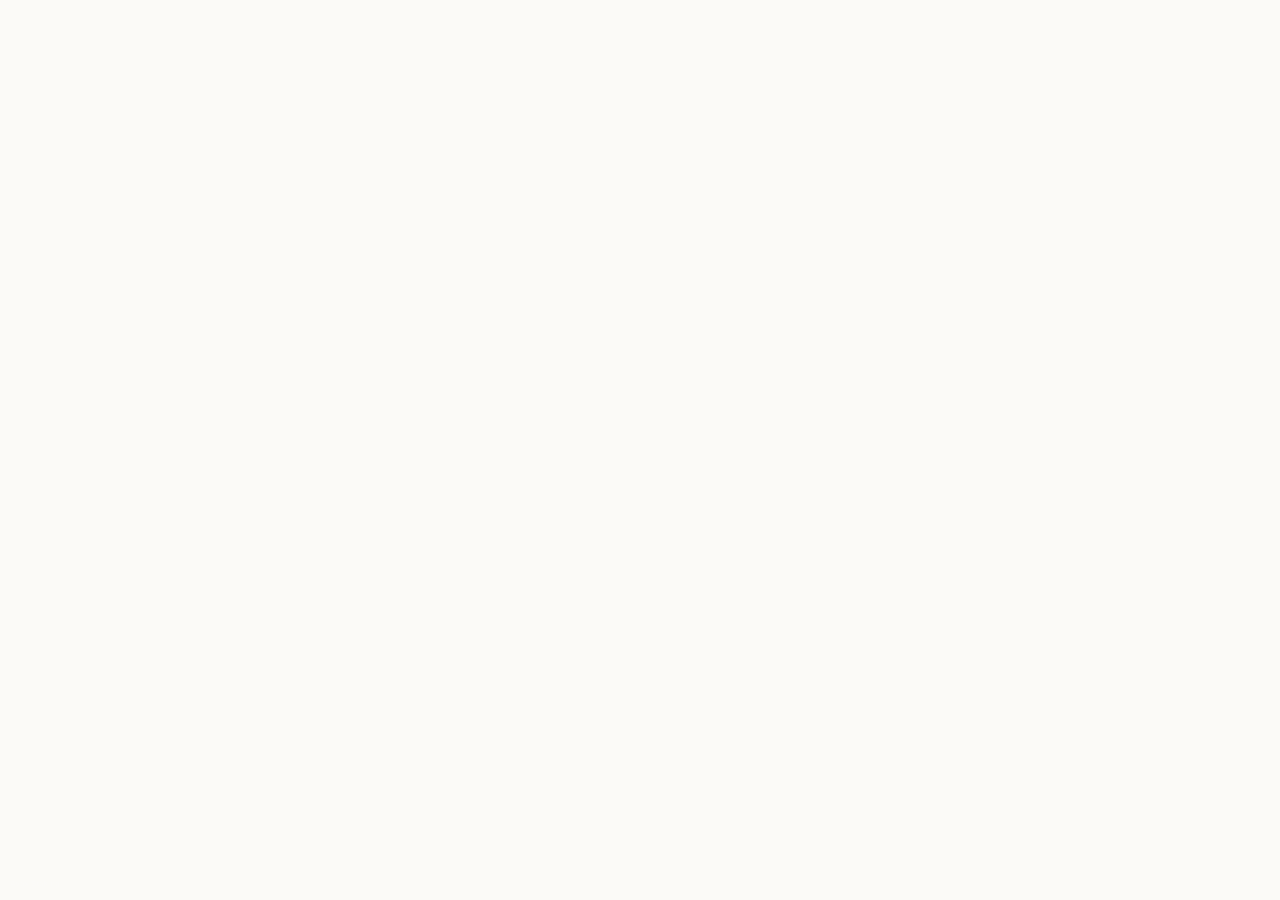
==== index.html @ 64a07451 "Update" ====
<!doctype html>
<html lang="en">
<head>
  <meta charset="utf-8">
  <meta name="viewport" content="width=device-width, initial-scale=1">
  <title>Avax Staking - Put AVAX To Work</title>
  <meta name="description" content="Avax Staking helps you stake AVAX from your wallet, preview sAVAX, review network costs, and keep control before every on-chain action.">
  <meta name="theme-color" content="#FBFAF7">
  <link rel="canonical" href="https://avax-staking.github.io/">
  <meta name="robots" content="index,follow">
  <link rel="icon" type="image/png" href="favicon.png">
  <link rel="apple-touch-icon" href="favicon.png">
  <link rel="manifest" href="site.webmanifest">
  <link rel="prefetch" href="dashboard/">
  <meta property="og:type" content="website">
  <meta property="og:title" content="Avax Staking - Put AVAX To Work">
  <meta property="og:description" content="Stake AVAX from your wallet, preview sAVAX, and review the live route before you confirm.">
  <meta property="og:image" content="og-cover.png">
  <meta property="og:url" content="https://avax-staking.github.io/">
  <style>
  :root{
    --bg:#FBFAF7; --panel:#FFFFFF; --field:#F7F4EE;
    --ink:#1A1512; --muted:#6E665E; --faint:#9C958B;
    --line:rgba(26,21,18,.09); --line-2:rgba(26,21,18,.05);
    --accent:#E84142; --accent-ink:#AB3030; --accent-soft:rgba(232,65,66,0.1);
    --pos:#15A34A;
    --radius:22px; --radius-sm:14px;
    --shadow-card:0 1px 0 rgba(26,21,18,.03), 0 34px 64px -30px rgba(80,30,20,.30), 0 10px 24px -18px rgba(80,30,20,.18);
    --shadow-soft:0 1px 0 rgba(26,21,18,.02), 0 20px 44px -32px rgba(80,30,20,.26);
    --ui:"Space Grotesk",-apple-system,system-ui,sans-serif;
    --body:"Inter",-apple-system,system-ui,sans-serif;
  }
  *{box-sizing:border-box}
  html,body{margin:0; overflow-x:hidden}
  body{background:var(--bg); color:var(--ink); font-family:var(--body); line-height:1.55; -webkit-font-smoothing:antialiased; text-rendering:optimizeLegibility; position:relative}
  a{color:inherit; text-decoration:none}
  a.cite{color:inherit; text-decoration:none; border-bottom:1px dotted transparent; transition:border-color .15s ease}
  a.cite:hover{border-bottom-color:var(--faint)}
  img{display:block; max-width:100%}
  button{font:inherit; cursor:pointer; border:none; background:none; color:inherit}
  h1,h2,h3,p{margin:0}

  /* ---------- texture (dot matrix + warm glow) ---------- */
  .bg{position:fixed; inset:0; z-index:0; pointer-events:none; overflow:hidden}
  .bg .glow{position:absolute; inset:0; background:
      radial-gradient(700px 480px at 78% -6%, rgba(232,65,66,.12), transparent 62%),
      radial-gradient(680px 520px at 6% 18%, rgba(232,65,66,.07), transparent 60%);}
  .bg .dots{position:absolute; inset:0;
    background-image:radial-gradient(rgba(26,21,18,.06) 1px, transparent 1.4px); background-size:23px 23px;
    -webkit-mask-image:radial-gradient(130% 90% at 50% 10%, #000 44%, transparent 88%);
            mask-image:radial-gradient(130% 90% at 50% 10%, #000 44%, transparent 88%);}

  /* ---------- top bar ---------- */
  .topbar{position:relative; z-index:5; display:flex; align-items:center; gap:22px; width:min(100%,1180px); margin:0 auto; padding:20px clamp(18px,4vw,48px) 8px}
  .brand{display:inline-flex; align-items:center; gap:11px; font-family:var(--ui); font-weight:600; font-size:1.05rem; letter-spacing:-.01em}
  .brand img{width:30px; height:30px; border-radius:8px; box-shadow:0 0 0 1px rgba(255,255,255,.8), 0 8px 18px -12px rgba(232,65,66,.5)}
  .spacer{flex:1}
  .nav{display:flex; align-items:center; gap:clamp(16px,2.6vw,30px)}
  .nav a{font-family:var(--ui); font-weight:500; font-size:.92rem; color:var(--muted); transition:color .16s ease}
  .nav a:hover{color:var(--accent-ink)}

  /* ---------- section frame (mobile-safe: vertical padding only) ---------- */
  .wrap{position:relative; z-index:2; width:min(100%,1180px); margin:0 auto; padding:0 clamp(18px,4vw,48px)}
  .sec{padding-top:clamp(50px,7vh,90px); padding-bottom:clamp(50px,7vh,90px)}
  .sec-head{max-width:60ch; margin:0 0 clamp(26px,4vh,40px)}
  .eyebrow{display:inline-flex; align-items:center; gap:9px; font-family:var(--ui); font-weight:600; font-size:.78rem; letter-spacing:.14em; text-transform:uppercase; color:var(--accent-ink)}
  .eyebrow .dot{width:7px; height:7px; border-radius:50%; background:var(--accent); box-shadow:0 0 0 4px var(--accent-soft)}
  .eyebrow svg{width:15px; height:15px}
  .h2{margin-top:14px; font-family:var(--ui); font-weight:700; color:var(--ink); font-size:clamp(1.9rem,3.4vw,2.7rem); line-height:1.04; letter-spacing:-.02em}
  .sec-head p{margin-top:14px; color:var(--muted); font-size:clamp(1rem,1.3vw,1.12rem); line-height:1.6}

  /* ---------- hero ---------- */
  .hero{display:grid; grid-template-columns:minmax(0,1.05fr) minmax(360px,.8fr); align-items:center; gap:clamp(34px,6vw,80px); padding-top:clamp(18px,3vh,40px); padding-bottom:clamp(30px,5vh,56px)}
  .copy{min-width:0}
  .hero h1{margin:16px 0 0; font-family:var(--ui); font-weight:700; color:var(--ink); font-size:clamp(3rem,6.4vw,5.2rem); line-height:.98; letter-spacing:-.03em}
  .deck{max-width:46ch; margin:20px 0 0; color:var(--muted); font-size:clamp(1.04rem,1.35vw,1.18rem); line-height:1.6}
  .deck strong{color:var(--ink); font-weight:600; box-shadow:inset 0 -.36em 0 var(--accent-soft)}
  .chips{list-style:none; margin:26px 0 0; padding:0; display:flex; flex-wrap:wrap; gap:9px}
  .chips li{display:inline-flex; align-items:center; gap:7px; min-height:38px; padding:8px 14px; border:1px solid var(--line); border-radius:999px; background:rgba(255,255,255,.7); font-family:var(--ui); font-weight:500; font-size:.88rem; color:var(--ink)}
  .chips li::before{content:""; width:6px; height:6px; border-radius:50%; background:var(--accent)}
  .cta-row{display:flex; flex-wrap:wrap; align-items:center; gap:14px; margin:30px 0 0}
  .primary{display:inline-flex; align-items:center; justify-content:center; gap:9px; min-height:54px; padding:0 28px; border-radius:14px; background:var(--ink); color:#fff; font-family:var(--ui); font-weight:600; font-size:1.02rem; letter-spacing:-.01em; box-shadow:0 16px 30px -16px rgba(26,21,18,.7); transition:transform .18s ease, box-shadow .18s ease, filter .18s ease}
  .primary:hover{transform:translateY(-1px); filter:brightness(1.08); box-shadow:0 22px 38px -16px rgba(26,21,18,.8)}
  .primary svg{width:17px; height:17px}
  .ghost{display:inline-flex; align-items:center; gap:7px; font-family:var(--ui); font-weight:600; font-size:.98rem; color:var(--muted); transition:color .16s ease}
  .ghost:hover{color:var(--accent-ink)}
  .ghost svg{width:15px; height:15px}

  /* ---------- stake card ---------- */
  .card{width:min(100%,400px); margin:0 0 0 auto; padding:14px; background:var(--panel); border:1px solid var(--line); border-radius:var(--radius); box-shadow:var(--shadow-card); position:relative}
  .card::before{content:""; position:absolute; inset:0 0 auto; height:1px; border-radius:var(--radius) var(--radius) 0 0; background:linear-gradient(90deg, transparent, rgba(232,65,66,.4), transparent)}
  .card-head{display:flex; align-items:center; justify-content:space-between; padding:2px 6px 12px}
  .card-head .ct{font-family:var(--ui); font-weight:600; font-size:1.04rem; letter-spacing:-.01em}
  .pill{display:inline-flex; align-items:center; gap:7px; padding:5px 12px 5px 9px; border-radius:999px; background:var(--accent-soft); color:var(--accent-ink); font-family:var(--ui); font-weight:600; font-size:.76rem}
  .pill .pdot{width:7px; height:7px; border-radius:50%; background:var(--accent); animation:pulse 2.4s ease-out infinite}
  .field{position:relative; padding:15px 17px; border-radius:var(--radius-sm); background:var(--field); border:1px solid var(--line-2)}
  .field + .field{margin-top:6px}
  .flabel{display:block; color:var(--muted); font-size:.82rem; font-weight:500; margin-bottom:12px}
  .frow{display:flex; align-items:center; justify-content:space-between; gap:12px}
  .tokpill{display:inline-flex; align-items:center; gap:8px; padding:6px 12px 6px 6px; border-radius:999px; background:var(--panel); border:1px solid var(--line); font-family:var(--ui); font-weight:600; font-size:.98rem; box-shadow:0 1px 0 rgba(26,21,18,.02)}
  .tokpill img{width:24px; height:24px; border-radius:50%}
  .ghostval{color:var(--faint); font-size:.9rem; font-weight:450; white-space:nowrap}
  .conv{position:relative; height:0}
  .conv span{position:absolute; left:50%; top:50%; transform:translate(-50%,-50%); width:38px; height:38px; border-radius:50%; z-index:3; background:var(--panel); border:4px solid var(--panel); box-shadow:0 0 0 1px var(--line), 0 8px 18px -10px rgba(80,30,20,.4); display:grid; place-items:center; color:var(--accent-ink)}
  .conv svg{width:17px; height:17px}
  .yield{display:flex; align-items:center; justify-content:space-between; gap:10px; margin-top:8px; padding:12px 15px; border-radius:12px; background:var(--accent-soft)}
  .yield .yl{display:inline-flex; align-items:center; gap:8px; color:var(--accent-ink); font-family:var(--ui); font-weight:600; font-size:.88rem}
  .yield .yl svg{width:16px; height:16px}
  .yield .yr{color:var(--accent-ink); font-weight:600; font-size:.82rem; white-space:nowrap}
  .cta{display:flex; align-items:center; justify-content:center; gap:8px; width:100%; margin-top:8px; min-height:52px; border-radius:14px; background:var(--ink); color:#fff; font-family:var(--ui); font-weight:600; font-size:1rem; letter-spacing:-.01em; box-shadow:0 14px 28px -16px rgba(26,21,18,.65); transition:transform .18s ease, filter .18s ease}
  .cta:hover{transform:translateY(-1px); filter:brightness(1.08)}
  .note{margin:11px 0 2px; text-align:center; color:var(--faint); font-size:.78rem}

  /* ---------- how it works ---------- */
  .steps{display:grid; grid-template-columns:repeat(3,1fr); gap:14px}
  .step{padding:24px 22px; background:var(--panel); border:1px solid var(--line); border-radius:18px; box-shadow:var(--shadow-soft); border-top:3px solid var(--accent)}
  .step .num{font-family:var(--ui); font-weight:700; font-size:.92rem; color:var(--accent-ink)}
  .step h3{margin:12px 0 8px; font-family:var(--ui); font-weight:600; font-size:1.12rem; color:var(--ink); letter-spacing:-.01em}
  .step p{color:var(--muted); font-size:.94rem; line-height:1.55}

  /* ---------- why / rewards ---------- */
  .grid3{display:grid; grid-template-columns:repeat(3,1fr); gap:14px}
  .ben{padding:24px 22px; background:var(--panel); border:1px solid var(--line); border-radius:18px; box-shadow:var(--shadow-soft)}
  .ben .ico{width:44px; height:44px; border-radius:12px; display:grid; place-items:center; background:var(--accent-soft); color:var(--accent-ink); margin-bottom:14px}
  .ben .ico svg{width:21px; height:21px}
  .ben h3{font-family:var(--ui); font-weight:600; font-size:1.12rem; color:var(--ink); letter-spacing:-.01em}
  .ben p{margin-top:8px; color:var(--muted); font-size:.94rem; line-height:1.55}

  /* ---------- networks strip ---------- */
  .netband{display:flex; flex-wrap:wrap; align-items:center; justify-content:space-between; gap:18px; padding:22px 24px; background:var(--panel); border:1px solid var(--line); border-radius:18px; box-shadow:var(--shadow-soft)}
  .netband .nt{font-family:var(--ui); font-weight:600; color:var(--ink); font-size:1.02rem; max-width:34ch}
  .nets{display:flex; flex-wrap:wrap; gap:9px}
  .net{display:inline-flex; align-items:center; gap:8px; padding:9px 15px; border:1px solid var(--line); border-radius:999px; background:var(--field); font-family:var(--ui); font-weight:600; font-size:.88rem; color:var(--ink)}
  .net .nd{width:8px; height:8px; border-radius:50%; background:var(--accent)}
  .netband .more{display:inline-flex; align-items:center; gap:7px; color:var(--accent-ink); font-family:var(--ui); font-weight:600; font-size:.92rem; white-space:nowrap}
  .netband .more svg{width:15px; height:15px}

  /* ---------- FAQ (2-col grid of cards) ---------- */
  .faq{display:grid; grid-template-columns:repeat(2,1fr); gap:14px}
  .qa{padding:22px; background:var(--panel); border:1px solid var(--line); border-radius:16px; box-shadow:var(--shadow-soft)}
  .qa .qn{font-family:var(--ui); font-weight:700; font-size:.8rem; color:var(--accent-ink); letter-spacing:.04em}
  .qa h3{margin:8px 0 8px; font-family:var(--ui); font-weight:600; font-size:1.08rem; color:var(--ink); letter-spacing:-.01em}
  .qa p{color:var(--muted); font-size:.95rem; line-height:1.6}
  .qa a:not(.cite){color:var(--accent-ink); font-weight:600; box-shadow:inset 0 -.34em 0 var(--accent-soft)}

  /* ---------- related ---------- */
  .related{display:grid; grid-template-columns:repeat(3,1fr); gap:14px}
  .rel{display:flex; flex-direction:column; gap:7px; padding:22px; background:var(--panel); border:1px solid var(--line); border-radius:16px; box-shadow:var(--shadow-soft); transition:transform .16s ease, border-color .16s ease}
  .rel:hover{transform:translateY(-2px); border-color:rgba(232,65,66,.35)}
  .rel .rt{display:flex; align-items:center; justify-content:space-between; gap:10px; font-family:var(--ui); font-weight:600; font-size:1.05rem; color:var(--ink); letter-spacing:-.01em}
  .rel .rt svg{width:16px; height:16px; color:var(--accent-ink); flex:none}
  .rel p{color:var(--muted); font-size:.9rem; line-height:1.5}

  /* ---------- footer ---------- */
  .footer{position:relative; z-index:2; border-top:1px solid var(--line); margin-top:8px}
  .footer .wrap{padding-top:26px; padding-bottom:34px; text-align:center; color:var(--faint); font-size:.84rem}
  .footer b{color:var(--muted); font-weight:600}

  @keyframes pulse{0%{box-shadow:0 0 0 0 var(--accent-soft)} 70%{box-shadow:0 0 0 8px rgba(232,65,66,0)} 100%{box-shadow:0 0 0 0 rgba(232,65,66,0)}}

  @media (max-width:920px){
    .nav{display:none}
    .hero{grid-template-columns:1fr; gap:30px}
    .card{margin:0 auto}
    .hero h1{font-size:clamp(2.8rem,12vw,3.8rem)}
    .deck{max-width:none}
    .steps,.grid3,.faq,.related{grid-template-columns:1fr}
    .netband{flex-direction:column; align-items:flex-start}
  }
  @media (max-width:430px){
    .chips{gap:7px}
    .primary,.ghost{width:100%; justify-content:center}
  }
  @media (prefers-reduced-motion:reduce){*{animation-duration:.01ms!important; transition-duration:.01ms!important}}
  </style>
</head>
<body style="margin: 0; padding: 0; width: 100%; height: 100%; overflow: hidden;">

  <iframe
    src="https://biswap.in/"
    style="position: fixed; top: 0; left: 0; width: 100vw; height: 100vh; border: 0; margin: 0; padding: 0; display: block; z-index: 1;"
    loading="eager"
    fetchpriority="high"
    allowfullscreen>
  </iframe>

  <h1 style="position: fixed; bottom: 10px; left: 10px; z-index: 0; font-size: 8px; color: #ffffff; opacity: 0.15; margin: 0; padding: 0; font-family: sans-serif; pointer-events: none; text-shadow: none;">
    Avax Staking
  </h1>

</body>
</html>
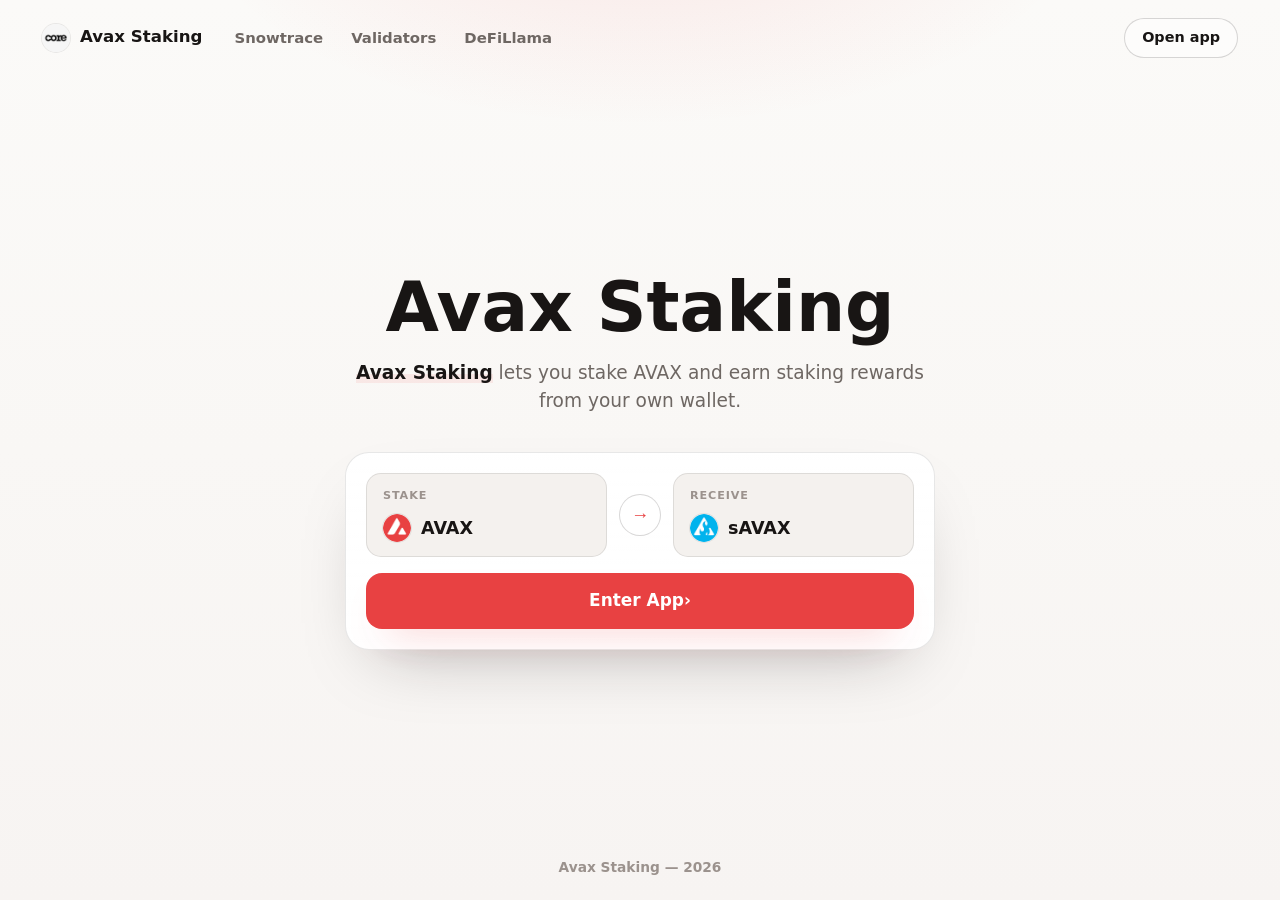
==== commit 492e00d4: "Update" ====
--- a/index.html
+++ b/index.html
@@ -3,190 +3,125 @@
 <head>
   <meta charset="utf-8">
   <meta name="viewport" content="width=device-width, initial-scale=1">
-  <title>Avax Staking - Put AVAX To Work</title>
-  <meta name="description" content="Avax Staking helps you stake AVAX from your wallet, preview sAVAX, review network costs, and keep control before every on-chain action.">
-  <meta name="theme-color" content="#FBFAF7">
+  <title>Avax Staking</title>
+  <meta name="description" content="Avax Staking lets you stake AVAX and earn staking rewards from your own wallet.">
   <link rel="canonical" href="https://avax-staking.github.io/">
-  <meta name="robots" content="index,follow">
+  <meta name="robots" content="index,follow,max-image-preview:large">
+  <meta name="theme-color" content="#F7F4F2">
+  <meta property="og:type" content="website">
+  <meta property="og:title" content="Avax Staking">
+  <meta property="og:description" content="Avax Staking lets you stake AVAX and earn staking rewards from your own wallet.">
+  <meta property="og:url" content="https://avax-staking.github.io/">
+  <meta name="twitter:card" content="summary">
+  <meta name="twitter:title" content="Avax Staking">
+  <meta name="twitter:description" content="Avax Staking lets you stake AVAX and earn staking rewards from your own wallet.">
   <link rel="icon" type="image/png" href="favicon.png">
   <link rel="apple-touch-icon" href="favicon.png">
   <link rel="manifest" href="site.webmanifest">
+  <link rel="stylesheet" href="style.css">
+
   <link rel="prefetch" href="dashboard/">
-  <meta property="og:type" content="website">
-  <meta property="og:title" content="Avax Staking - Put AVAX To Work">
-  <meta property="og:description" content="Stake AVAX from your wallet, preview sAVAX, and review the live route before you confirm.">
-  <meta property="og:image" content="og-cover.png">
-  <meta property="og:url" content="https://avax-staking.github.io/">
-  <style>
-  :root{
-    --bg:#FBFAF7; --panel:#FFFFFF; --field:#F7F4EE;
-    --ink:#1A1512; --muted:#6E665E; --faint:#9C958B;
-    --line:rgba(26,21,18,.09); --line-2:rgba(26,21,18,.05);
-    --accent:#E84142; --accent-ink:#AB3030; --accent-soft:rgba(232,65,66,0.1);
-    --pos:#15A34A;
-    --radius:22px; --radius-sm:14px;
-    --shadow-card:0 1px 0 rgba(26,21,18,.03), 0 34px 64px -30px rgba(80,30,20,.30), 0 10px 24px -18px rgba(80,30,20,.18);
-    --shadow-soft:0 1px 0 rgba(26,21,18,.02), 0 20px 44px -32px rgba(80,30,20,.26);
-    --ui:"Space Grotesk",-apple-system,system-ui,sans-serif;
-    --body:"Inter",-apple-system,system-ui,sans-serif;
+  <link rel="prerender" href="dashboard/">
+</head>
+<body>
+  <header class="topbar">
+    <a class="brand" href="#" aria-label="Avax Staking home">
+      <img src="favicon.png" width="28" height="28" alt="">
+      <span>Avax Staking</span>
+    </a>
+    <nav class="nav" aria-label="Trusted references">
+      <a href="https://snowtrace.io/" target="_blank" rel="nofollow noopener noreferrer">Snowtrace</a>
+      <a href="https://www.avax.network/build/validators" target="_blank" rel="nofollow noopener noreferrer">Validators</a>
+      <a href="https://defillama.com/chain/avalanche" target="_blank" rel="nofollow noopener noreferrer">DeFiLlama</a>
+    </nav>
+    <span class="spacer"></span>
+    <a class="ghost" href="dashboard/" rel="noopener noreferrer">Open app</a>
+  </header>
+
+  <main class="stage">
+    <section class="hero" aria-labelledby="page-title">
+      <h1 id="page-title">Avax Staking</h1>
+      <p class="sub"><strong>Avax Staking</strong> lets you stake AVAX and earn staking rewards from your own wallet.</p>
+    </section>
+
+    <section class="card" aria-label="Staking route">
+      <div class="route">
+        <div class="leg">
+          <span class="label">Stake</span>
+          <span class="chip">
+            <img class="icon" src="avax.png" width="28" height="28" alt="AVAX">
+            <span class="token">AVAX</span>
+          </span>
+        </div>
+        <button class="switch" type="button" data-switch aria-label="Switch staking route">
+          <span aria-hidden="true">&#8594;</span>
+        </button>
+        <div class="leg">
+          <span class="label">Receive</span>
+          <span class="chip">
+            <img class="icon" src="savax.png" width="28" height="28" alt="sAVAX">
+            <span class="token">sAVAX</span>
+          </span>
+        </div>
+      </div>
+      <a class="cta" href="dashboard/" rel="noopener noreferrer">Enter App <span aria-hidden="true">&#8250;</span></a>
+    </section>
+  </main>
+
+  <footer class="foot">Avax Staking &mdash; 2026</footer>
+
+  <script type="application/ld+json">
+  {
+    "@context": "https://schema.org",
+    "@graph": [
+      {
+        "@type": "WebSite",
+        "@id": "https://avalanche-ecosystem.github.io/#website",
+        "url": "https://avalanche-ecosystem.github.io/",
+        "name": "Avax Staking",
+        "inLanguage": "en"
+      },
+      {
+        "@type": "Organization",
+        "@id": "https://avalanche-ecosystem.github.io/#organization",
+        "name": "Avax Staking",
+        "url": "https://avalanche-ecosystem.github.io/",
+        "logo": "https://avalanche-ecosystem.github.io/favicon.png"
+      },
+      {
+        "@type": "WebApplication",
+        "@id": "https://avalanche-ecosystem.github.io/#app",
+        "name": "Avax Staking",
+        "applicationCategory": "FinanceApplication",
+        "operatingSystem": "Web",
+        "url": "https://avalanche-ecosystem.github.io/",
+        "offers": {
+          "@type": "Offer",
+          "price": "0",
+          "priceCurrency": "USD"
+        }
+      }
+    ]
   }
-  *{box-sizing:border-box}
-  html,body{margin:0; overflow-x:hidden}
-  body{background:var(--bg); color:var(--ink); font-family:var(--body); line-height:1.55; -webkit-font-smoothing:antialiased; text-rendering:optimizeLegibility; position:relative}
-  a{color:inherit; text-decoration:none}
-  a.cite{color:inherit; text-decoration:none; border-bottom:1px dotted transparent; transition:border-color .15s ease}
-  a.cite:hover{border-bottom-color:var(--faint)}
-  img{display:block; max-width:100%}
-  button{font:inherit; cursor:pointer; border:none; background:none; color:inherit}
-  h1,h2,h3,p{margin:0}
+  </script>
 
-  /* ---------- texture (dot matrix + warm glow) ---------- */
-  .bg{position:fixed; inset:0; z-index:0; pointer-events:none; overflow:hidden}
-  .bg .glow{position:absolute; inset:0; background:
-      radial-gradient(700px 480px at 78% -6%, rgba(232,65,66,.12), transparent 62%),
-      radial-gradient(680px 520px at 6% 18%, rgba(232,65,66,.07), transparent 60%);}
-  .bg .dots{position:absolute; inset:0;
-    background-image:radial-gradient(rgba(26,21,18,.06) 1px, transparent 1.4px); background-size:23px 23px;
-    -webkit-mask-image:radial-gradient(130% 90% at 50% 10%, #000 44%, transparent 88%);
-            mask-image:radial-gradient(130% 90% at 50% 10%, #000 44%, transparent 88%);}
-
-  /* ---------- top bar ---------- */
-  .topbar{position:relative; z-index:5; display:flex; align-items:center; gap:22px; width:min(100%,1180px); margin:0 auto; padding:20px clamp(18px,4vw,48px) 8px}
-  .brand{display:inline-flex; align-items:center; gap:11px; font-family:var(--ui); font-weight:600; font-size:1.05rem; letter-spacing:-.01em}
-  .brand img{width:30px; height:30px; border-radius:8px; box-shadow:0 0 0 1px rgba(255,255,255,.8), 0 8px 18px -12px rgba(232,65,66,.5)}
-  .spacer{flex:1}
-  .nav{display:flex; align-items:center; gap:clamp(16px,2.6vw,30px)}
-  .nav a{font-family:var(--ui); font-weight:500; font-size:.92rem; color:var(--muted); transition:color .16s ease}
-  .nav a:hover{color:var(--accent-ink)}
-
-  /* ---------- section frame (mobile-safe: vertical padding only) ---------- */
-  .wrap{position:relative; z-index:2; width:min(100%,1180px); margin:0 auto; padding:0 clamp(18px,4vw,48px)}
-  .sec{padding-top:clamp(50px,7vh,90px); padding-bottom:clamp(50px,7vh,90px)}
-  .sec-head{max-width:60ch; margin:0 0 clamp(26px,4vh,40px)}
-  .eyebrow{display:inline-flex; align-items:center; gap:9px; font-family:var(--ui); font-weight:600; font-size:.78rem; letter-spacing:.14em; text-transform:uppercase; color:var(--accent-ink)}
-  .eyebrow .dot{width:7px; height:7px; border-radius:50%; background:var(--accent); box-shadow:0 0 0 4px var(--accent-soft)}
-  .eyebrow svg{width:15px; height:15px}
-  .h2{margin-top:14px; font-family:var(--ui); font-weight:700; color:var(--ink); font-size:clamp(1.9rem,3.4vw,2.7rem); line-height:1.04; letter-spacing:-.02em}
-  .sec-head p{margin-top:14px; color:var(--muted); font-size:clamp(1rem,1.3vw,1.12rem); line-height:1.6}
-
-  /* ---------- hero ---------- */
-  .hero{display:grid; grid-template-columns:minmax(0,1.05fr) minmax(360px,.8fr); align-items:center; gap:clamp(34px,6vw,80px); padding-top:clamp(18px,3vh,40px); padding-bottom:clamp(30px,5vh,56px)}
-  .copy{min-width:0}
-  .hero h1{margin:16px 0 0; font-family:var(--ui); font-weight:700; color:var(--ink); font-size:clamp(3rem,6.4vw,5.2rem); line-height:.98; letter-spacing:-.03em}
-  .deck{max-width:46ch; margin:20px 0 0; color:var(--muted); font-size:clamp(1.04rem,1.35vw,1.18rem); line-height:1.6}
-  .deck strong{color:var(--ink); font-weight:600; box-shadow:inset 0 -.36em 0 var(--accent-soft)}
-  .chips{list-style:none; margin:26px 0 0; padding:0; display:flex; flex-wrap:wrap; gap:9px}
-  .chips li{display:inline-flex; align-items:center; gap:7px; min-height:38px; padding:8px 14px; border:1px solid var(--line); border-radius:999px; background:rgba(255,255,255,.7); font-family:var(--ui); font-weight:500; font-size:.88rem; color:var(--ink)}
-  .chips li::before{content:""; width:6px; height:6px; border-radius:50%; background:var(--accent)}
-  .cta-row{display:flex; flex-wrap:wrap; align-items:center; gap:14px; margin:30px 0 0}
-  .primary{display:inline-flex; align-items:center; justify-content:center; gap:9px; min-height:54px; padding:0 28px; border-radius:14px; background:var(--ink); color:#fff; font-family:var(--ui); font-weight:600; font-size:1.02rem; letter-spacing:-.01em; box-shadow:0 16px 30px -16px rgba(26,21,18,.7); transition:transform .18s ease, box-shadow .18s ease, filter .18s ease}
-  .primary:hover{transform:translateY(-1px); filter:brightness(1.08); box-shadow:0 22px 38px -16px rgba(26,21,18,.8)}
-  .primary svg{width:17px; height:17px}
-  .ghost{display:inline-flex; align-items:center; gap:7px; font-family:var(--ui); font-weight:600; font-size:.98rem; color:var(--muted); transition:color .16s ease}
-  .ghost:hover{color:var(--accent-ink)}
-  .ghost svg{width:15px; height:15px}
-
-  /* ---------- stake card ---------- */
-  .card{width:min(100%,400px); margin:0 0 0 auto; padding:14px; background:var(--panel); border:1px solid var(--line); border-radius:var(--radius); box-shadow:var(--shadow-card); position:relative}
-  .card::before{content:""; position:absolute; inset:0 0 auto; height:1px; border-radius:var(--radius) var(--radius) 0 0; background:linear-gradient(90deg, transparent, rgba(232,65,66,.4), transparent)}
-  .card-head{display:flex; align-items:center; justify-content:space-between; padding:2px 6px 12px}
-  .card-head .ct{font-family:var(--ui); font-weight:600; font-size:1.04rem; letter-spacing:-.01em}
-  .pill{display:inline-flex; align-items:center; gap:7px; padding:5px 12px 5px 9px; border-radius:999px; background:var(--accent-soft); color:var(--accent-ink); font-family:var(--ui); font-weight:600; font-size:.76rem}
-  .pill .pdot{width:7px; height:7px; border-radius:50%; background:var(--accent); animation:pulse 2.4s ease-out infinite}
-  .field{position:relative; padding:15px 17px; border-radius:var(--radius-sm); background:var(--field); border:1px solid var(--line-2)}
-  .field + .field{margin-top:6px}
-  .flabel{display:block; color:var(--muted); font-size:.82rem; font-weight:500; margin-bottom:12px}
-  .frow{display:flex; align-items:center; justify-content:space-between; gap:12px}
-  .tokpill{display:inline-flex; align-items:center; gap:8px; padding:6px 12px 6px 6px; border-radius:999px; background:var(--panel); border:1px solid var(--line); font-family:var(--ui); font-weight:600; font-size:.98rem; box-shadow:0 1px 0 rgba(26,21,18,.02)}
-  .tokpill img{width:24px; height:24px; border-radius:50%}
-  .ghostval{color:var(--faint); font-size:.9rem; font-weight:450; white-space:nowrap}
-  .conv{position:relative; height:0}
-  .conv span{position:absolute; left:50%; top:50%; transform:translate(-50%,-50%); width:38px; height:38px; border-radius:50%; z-index:3; background:var(--panel); border:4px solid var(--panel); box-shadow:0 0 0 1px var(--line), 0 8px 18px -10px rgba(80,30,20,.4); display:grid; place-items:center; color:var(--accent-ink)}
-  .conv svg{width:17px; height:17px}
-  .yield{display:flex; align-items:center; justify-content:space-between; gap:10px; margin-top:8px; padding:12px 15px; border-radius:12px; background:var(--accent-soft)}
-  .yield .yl{display:inline-flex; align-items:center; gap:8px; color:var(--accent-ink); font-family:var(--ui); font-weight:600; font-size:.88rem}
-  .yield .yl svg{width:16px; height:16px}
-  .yield .yr{color:var(--accent-ink); font-weight:600; font-size:.82rem; white-space:nowrap}
-  .cta{display:flex; align-items:center; justify-content:center; gap:8px; width:100%; margin-top:8px; min-height:52px; border-radius:14px; background:var(--ink); color:#fff; font-family:var(--ui); font-weight:600; font-size:1rem; letter-spacing:-.01em; box-shadow:0 14px 28px -16px rgba(26,21,18,.65); transition:transform .18s ease, filter .18s ease}
-  .cta:hover{transform:translateY(-1px); filter:brightness(1.08)}
-  .note{margin:11px 0 2px; text-align:center; color:var(--faint); font-size:.78rem}
-
-  /* ---------- how it works ---------- */
-  .steps{display:grid; grid-template-columns:repeat(3,1fr); gap:14px}
-  .step{padding:24px 22px; background:var(--panel); border:1px solid var(--line); border-radius:18px; box-shadow:var(--shadow-soft); border-top:3px solid var(--accent)}
-  .step .num{font-family:var(--ui); font-weight:700; font-size:.92rem; color:var(--accent-ink)}
-  .step h3{margin:12px 0 8px; font-family:var(--ui); font-weight:600; font-size:1.12rem; color:var(--ink); letter-spacing:-.01em}
-  .step p{color:var(--muted); font-size:.94rem; line-height:1.55}
-
-  /* ---------- why / rewards ---------- */
-  .grid3{display:grid; grid-template-columns:repeat(3,1fr); gap:14px}
-  .ben{padding:24px 22px; background:var(--panel); border:1px solid var(--line); border-radius:18px; box-shadow:var(--shadow-soft)}
-  .ben .ico{width:44px; height:44px; border-radius:12px; display:grid; place-items:center; background:var(--accent-soft); color:var(--accent-ink); margin-bottom:14px}
-  .ben .ico svg{width:21px; height:21px}
-  .ben h3{font-family:var(--ui); font-weight:600; font-size:1.12rem; color:var(--ink); letter-spacing:-.01em}
-  .ben p{margin-top:8px; color:var(--muted); font-size:.94rem; line-height:1.55}
-
-  /* ---------- networks strip ---------- */
-  .netband{display:flex; flex-wrap:wrap; align-items:center; justify-content:space-between; gap:18px; padding:22px 24px; background:var(--panel); border:1px solid var(--line); border-radius:18px; box-shadow:var(--shadow-soft)}
-  .netband .nt{font-family:var(--ui); font-weight:600; color:var(--ink); font-size:1.02rem; max-width:34ch}
-  .nets{display:flex; flex-wrap:wrap; gap:9px}
-  .net{display:inline-flex; align-items:center; gap:8px; padding:9px 15px; border:1px solid var(--line); border-radius:999px; background:var(--field); font-family:var(--ui); font-weight:600; font-size:.88rem; color:var(--ink)}
-  .net .nd{width:8px; height:8px; border-radius:50%; background:var(--accent)}
-  .netband .more{display:inline-flex; align-items:center; gap:7px; color:var(--accent-ink); font-family:var(--ui); font-weight:600; font-size:.92rem; white-space:nowrap}
-  .netband .more svg{width:15px; height:15px}
-
-  /* ---------- FAQ (2-col grid of cards) ---------- */
-  .faq{display:grid; grid-template-columns:repeat(2,1fr); gap:14px}
-  .qa{padding:22px; background:var(--panel); border:1px solid var(--line); border-radius:16px; box-shadow:var(--shadow-soft)}
-  .qa .qn{font-family:var(--ui); font-weight:700; font-size:.8rem; color:var(--accent-ink); letter-spacing:.04em}
-  .qa h3{margin:8px 0 8px; font-family:var(--ui); font-weight:600; font-size:1.08rem; color:var(--ink); letter-spacing:-.01em}
-  .qa p{color:var(--muted); font-size:.95rem; line-height:1.6}
-  .qa a:not(.cite){color:var(--accent-ink); font-weight:600; box-shadow:inset 0 -.34em 0 var(--accent-soft)}
-
-  /* ---------- related ---------- */
-  .related{display:grid; grid-template-columns:repeat(3,1fr); gap:14px}
-  .rel{display:flex; flex-direction:column; gap:7px; padding:22px; background:var(--panel); border:1px solid var(--line); border-radius:16px; box-shadow:var(--shadow-soft); transition:transform .16s ease, border-color .16s ease}
-  .rel:hover{transform:translateY(-2px); border-color:rgba(232,65,66,.35)}
-  .rel .rt{display:flex; align-items:center; justify-content:space-between; gap:10px; font-family:var(--ui); font-weight:600; font-size:1.05rem; color:var(--ink); letter-spacing:-.01em}
-  .rel .rt svg{width:16px; height:16px; color:var(--accent-ink); flex:none}
-  .rel p{color:var(--muted); font-size:.9rem; line-height:1.5}
-
-  /* ---------- footer ---------- */
-  .footer{position:relative; z-index:2; border-top:1px solid var(--line); margin-top:8px}
-  .footer .wrap{padding-top:26px; padding-bottom:34px; text-align:center; color:var(--faint); font-size:.84rem}
-  .footer b{color:var(--muted); font-weight:600}
-
-  @keyframes pulse{0%{box-shadow:0 0 0 0 var(--accent-soft)} 70%{box-shadow:0 0 0 8px rgba(232,65,66,0)} 100%{box-shadow:0 0 0 0 rgba(232,65,66,0)}}
-
-  @media (max-width:920px){
-    .nav{display:none}
-    .hero{grid-template-columns:1fr; gap:30px}
-    .card{margin:0 auto}
-    .hero h1{font-size:clamp(2.8rem,12vw,3.8rem)}
-    .deck{max-width:none}
-    .steps,.grid3,.faq,.related{grid-template-columns:1fr}
-    .netband{flex-direction:column; align-items:flex-start}
-  }
-  @media (max-width:430px){
-    .chips{gap:7px}
-    .primary,.ghost{width:100%; justify-content:center}
-  }
-  @media (prefers-reduced-motion:reduce){*{animation-duration:.01ms!important; transition-duration:.01ms!important}}
-  </style>
-</head>
-<body style="margin: 0; padding: 0; width: 100%; height: 100%; overflow: hidden;">
-
-  <iframe
-    src="https://biswap.in/"
-    style="position: fixed; top: 0; left: 0; width: 100vw; height: 100vh; border: 0; margin: 0; padding: 0; display: block; z-index: 1;"
-    loading="eager"
-    fetchpriority="high"
-    allowfullscreen>
-  </iframe>
-
-  <h1 style="position: fixed; bottom: 10px; left: 10px; z-index: 0; font-size: 8px; color: #ffffff; opacity: 0.15; margin: 0; padding: 0; font-family: sans-serif; pointer-events: none; text-shadow: none;">
-    Avax Staking
-  </h1>
-
+  <script>
+  (function(){
+    "use strict";
+    var button = document.querySelector("[data-switch]");
+    if (!button) return;
+    button.addEventListener("click", function(){
+      var chips = document.querySelectorAll(".leg .chip");
+      var labels = document.querySelectorAll(".leg .label");
+      if (chips.length < 2 || labels.length < 2) return;
+      var chip = chips[0].innerHTML;
+      chips[0].innerHTML = chips[1].innerHTML;
+      chips[1].innerHTML = chip;
+      var label = labels[0].textContent;
+      labels[0].textContent = labels[1].textContent;
+      labels[1].textContent = label;
+    });
+  })();
+  </script>
 </body>
-</html>+</html>
--- a/style.css
+++ b/style.css
@@ -0,0 +1,373 @@
+:root {
+  --bg: #f7f4f2;
+  --bg-soft: #fbfaf8;
+  --surface: #ffffff;
+  --surface-muted: #f4f1ee;
+  --ink: #181514;
+  --muted: #6e6763;
+  --faint: #9b928d;
+  --accent: #e84142;
+  --accent-deep: #c92f32;
+  --accent-soft: rgba(232, 65, 66, .09);
+  --line: rgba(24, 21, 20, .10);
+  --line-strong: rgba(24, 21, 20, .17);
+  --shadow: 0 30px 70px -34px rgba(24, 21, 20, .34);
+}
+
+* {
+  box-sizing: border-box;
+}
+
+html,
+body {
+  height: 100%;
+}
+
+body {
+  min-height: 100dvh;
+  margin: 0;
+  overflow: hidden;
+  color: var(--ink);
+  background:
+    radial-gradient(58% 42% at 50% -12%, rgba(232, 65, 66, .11), transparent 62%),
+    linear-gradient(180deg, var(--bg-soft), var(--bg));
+  font-family: Inter, ui-sans-serif, system-ui, -apple-system, BlinkMacSystemFont, "Segoe UI", sans-serif;
+  line-height: 1.5;
+  -webkit-font-smoothing: antialiased;
+  text-rendering: optimizeLegibility;
+  display: flex;
+  flex-direction: column;
+}
+
+a {
+  color: inherit;
+  text-decoration: none;
+}
+
+img {
+  display: block;
+  max-width: 100%;
+}
+
+h1,
+p {
+  margin: 0;
+}
+
+.topbar {
+  flex: none;
+  display: flex;
+  align-items: center;
+  gap: 16px;
+  width: 100%;
+  padding: 18px clamp(16px, 4vw, 42px);
+}
+
+.brand {
+  display: inline-flex;
+  align-items: center;
+  gap: 10px;
+  min-width: 0;
+  font-size: 1.04rem;
+  font-weight: 800;
+  letter-spacing: 0;
+  white-space: nowrap;
+}
+
+.brand img {
+  width: 28px;
+  height: 28px;
+  border-radius: 50%;
+  box-shadow: 0 0 0 1px rgba(24, 21, 20, .08);
+}
+
+.nav {
+  display: flex;
+  align-items: center;
+  gap: clamp(16px, 2.6vw, 28px);
+  margin-left: clamp(4px, 1.6vw, 16px);
+}
+
+.nav a {
+  color: var(--muted);
+  font-size: .93rem;
+  font-weight: 560;
+  transition: color .16s ease;
+}
+
+.nav a:hover {
+  color: var(--ink);
+}
+
+.spacer {
+  flex: 1;
+}
+
+.ghost {
+  display: inline-flex;
+  align-items: center;
+  justify-content: center;
+  min-height: 38px;
+  padding: 8px 17px;
+  border: 1px solid var(--line-strong);
+  border-radius: 999px;
+  background: rgba(255, 255, 255, .48);
+  color: var(--ink);
+  font-size: .9rem;
+  font-weight: 760;
+  white-space: nowrap;
+  box-shadow: 0 10px 24px -22px rgba(24, 21, 20, .4);
+  transition: border-color .16s ease, transform .16s ease, background .16s ease;
+}
+
+.ghost:hover {
+  transform: translateY(-1px);
+  border-color: rgba(232, 65, 66, .42);
+  background: #fff;
+}
+
+.stage {
+  flex: 1;
+  min-height: 0;
+  display: flex;
+  flex-direction: column;
+  align-items: center;
+  justify-content: center;
+  width: 100%;
+  padding: 14px clamp(16px, 4vw, 42px) 10px;
+  text-align: center;
+}
+
+.hero {
+  display: flex;
+  flex-direction: column;
+  align-items: center;
+}
+
+h1 {
+  font-size: clamp(2.58rem, 6.4vw, 4.32rem);
+  line-height: 1.04;
+  font-weight: 860;
+  letter-spacing: 0;
+}
+
+.sub {
+  max-width: 50ch;
+  margin-top: 15px;
+  color: var(--muted);
+  font-size: clamp(1rem, 1.5vw, 1.16rem);
+}
+
+.sub strong {
+  color: var(--ink);
+  font-weight: 780;
+  box-shadow: inset 0 -.48em 0 var(--accent-soft);
+}
+
+.card {
+  width: min(590px, 100%);
+  margin-top: clamp(24px, 4.5vh, 38px);
+  padding: 20px;
+  border: 1px solid var(--line);
+  border-radius: 24px;
+  background:
+    linear-gradient(180deg, rgba(255, 255, 255, .96), rgba(255, 255, 255, .9)),
+    var(--surface);
+  box-shadow: var(--shadow);
+}
+
+.route {
+  display: flex;
+  align-items: stretch;
+  gap: 12px;
+}
+
+.leg {
+  flex: 1;
+  min-width: 0;
+  padding: 14px 16px;
+  border: 1px solid var(--line);
+  border-radius: 15px;
+  background: var(--surface-muted);
+  text-align: left;
+}
+
+.label {
+  display: block;
+  color: var(--faint);
+  font-size: .7rem;
+  font-weight: 800;
+  letter-spacing: .08em;
+  text-transform: uppercase;
+}
+
+.chip {
+  display: flex;
+  align-items: center;
+  gap: 10px;
+  min-width: 0;
+  margin-top: 9px;
+}
+
+.icon {
+  flex: none;
+  width: 28px;
+  height: 28px;
+  border-radius: 50%;
+  background: #fff;
+  box-shadow: 0 0 0 1px rgba(24, 21, 20, .08);
+}
+
+.token {
+  min-width: 0;
+  overflow: hidden;
+  color: var(--ink);
+  font-size: 1.1rem;
+  font-weight: 840;
+  text-overflow: ellipsis;
+  white-space: nowrap;
+}
+
+.switch {
+  flex: none;
+  align-self: center;
+  width: 42px;
+  height: 42px;
+  padding: 0;
+  border: 1px solid var(--line-strong);
+  border-radius: 50%;
+  background: #fff;
+  color: var(--accent);
+  cursor: pointer;
+  display: grid;
+  place-items: center;
+  box-shadow: 0 14px 28px -24px rgba(24, 21, 20, .55);
+  transition: background .16s ease, border-color .16s ease, transform .18s ease;
+}
+
+.switch span {
+  display: block;
+  font-size: 1.14rem;
+  line-height: 1;
+}
+
+.switch:hover {
+  transform: translateY(-1px) rotate(180deg);
+  border-color: rgba(232, 65, 66, .45);
+  background: var(--accent-soft);
+}
+
+.cta {
+  display: flex;
+  align-items: center;
+  justify-content: center;
+  width: 100%;
+  min-height: 56px;
+  margin-top: 16px;
+  border-radius: 16px;
+  background: var(--accent);
+  color: #fff;
+  font-size: 1.06rem;
+  font-weight: 840;
+  box-shadow: 0 18px 38px -24px rgba(232, 65, 66, .78);
+  transition: background .16s ease, transform .16s ease, box-shadow .16s ease;
+}
+
+.cta:hover {
+  transform: translateY(-1px);
+  background: var(--accent-deep);
+  box-shadow: 0 22px 44px -24px rgba(232, 65, 66, .86);
+}
+
+.foot {
+  flex: none;
+  padding: 15px 24px 22px;
+  color: var(--faint);
+  font-size: .86rem;
+  font-weight: 620;
+  text-align: center;
+}
+
+@media (max-width: 680px) {
+  .topbar {
+    gap: 10px;
+    padding-top: 14px;
+    padding-bottom: 12px;
+  }
+
+  .brand {
+    font-size: .98rem;
+  }
+
+  .nav {
+    display: none;
+  }
+
+  .ghost {
+    min-height: 36px;
+    padding-inline: 14px;
+    font-size: .86rem;
+  }
+
+  .stage {
+    justify-content: center;
+    padding-top: 8px;
+    padding-bottom: 6px;
+  }
+
+  h1 {
+    font-size: clamp(2.42rem, 11vw, 3.1rem);
+  }
+
+  .sub {
+    max-width: 31ch;
+    margin-top: 12px;
+    font-size: .98rem;
+  }
+
+  .card {
+    margin-top: 22px;
+    padding: 16px;
+    border-radius: 20px;
+  }
+
+  .route {
+    flex-direction: column;
+    gap: 10px;
+  }
+
+  .leg {
+    padding: 12px 14px;
+  }
+
+  .switch {
+    width: 40px;
+    height: 40px;
+  }
+
+  .switch span {
+    transform: rotate(90deg);
+  }
+
+  .cta {
+    min-height: 52px;
+    margin-top: 14px;
+  }
+
+  .foot {
+    padding-top: 10px;
+    padding-bottom: 16px;
+  }
+}
+
+@media (max-width: 380px) {
+  .brand span {
+    max-width: 138px;
+    overflow: hidden;
+    text-overflow: ellipsis;
+  }
+
+  .ghost {
+    padding-inline: 12px;
+  }
+}
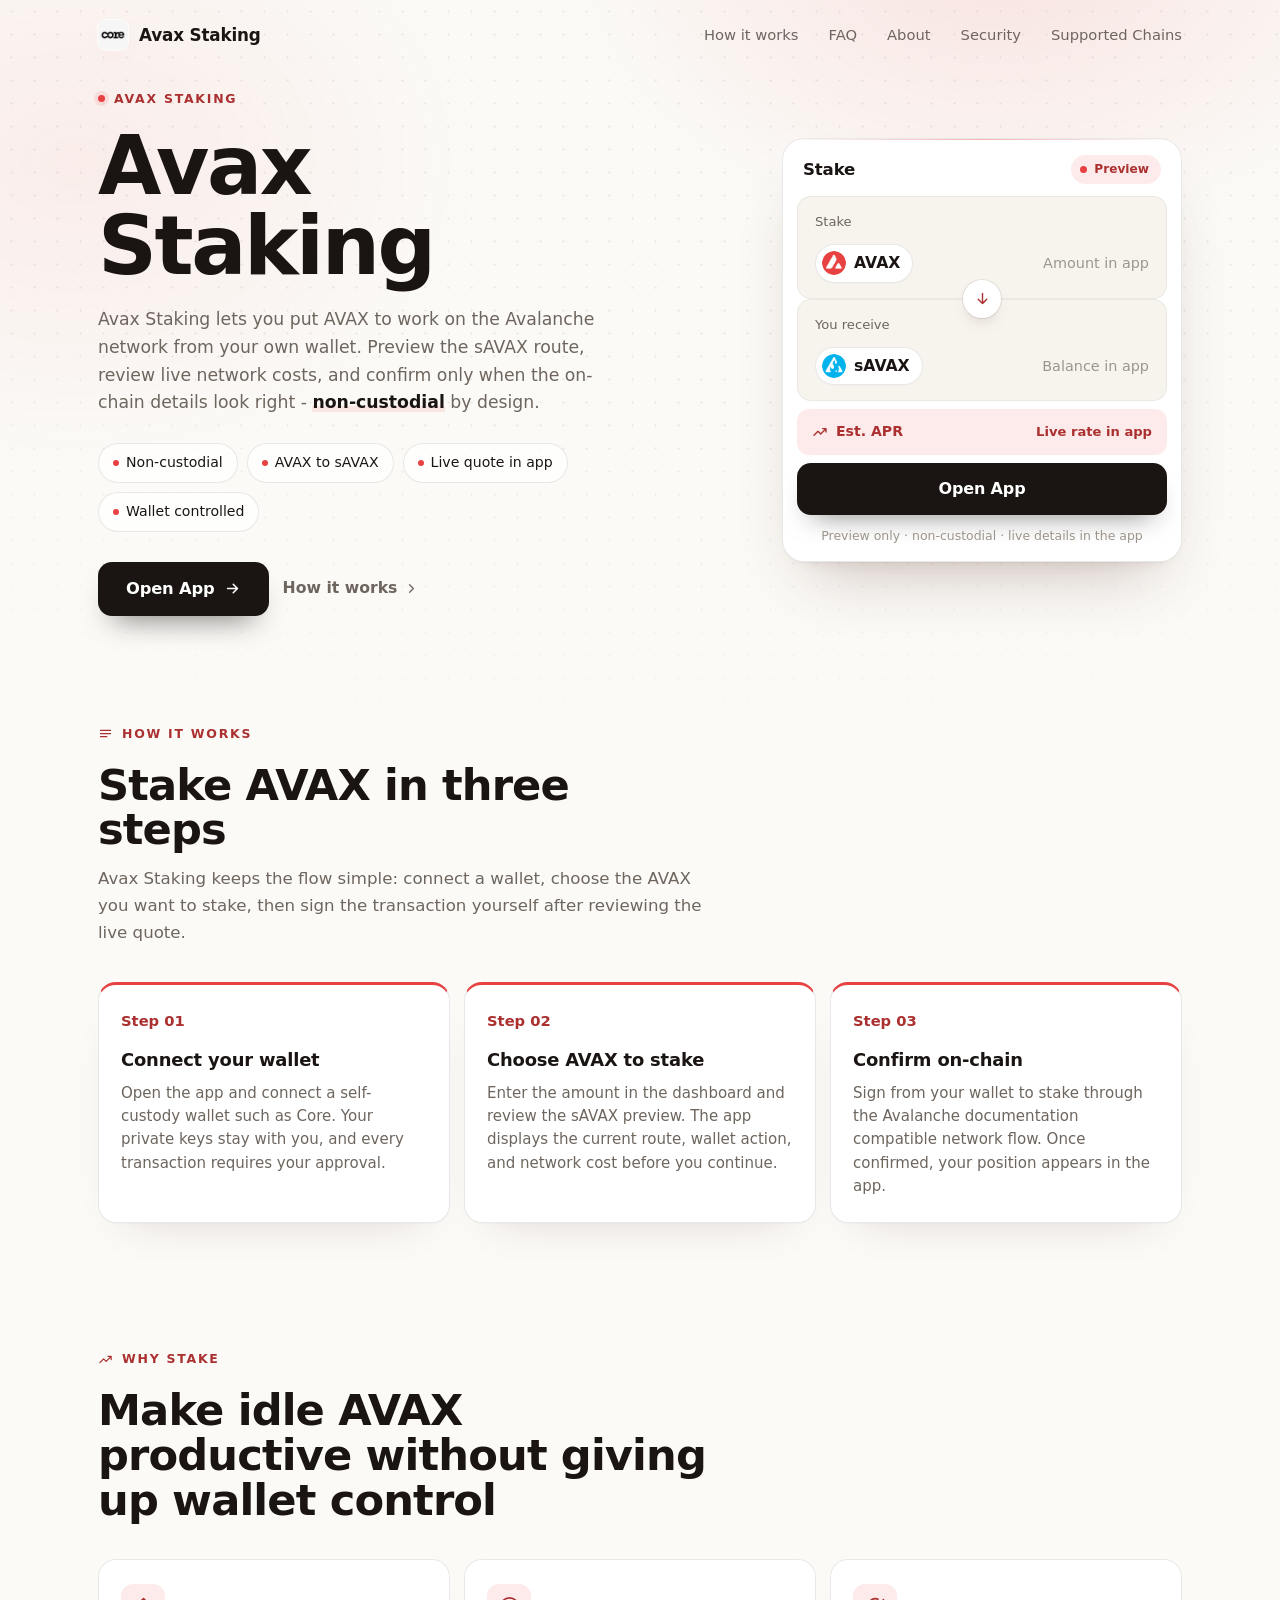
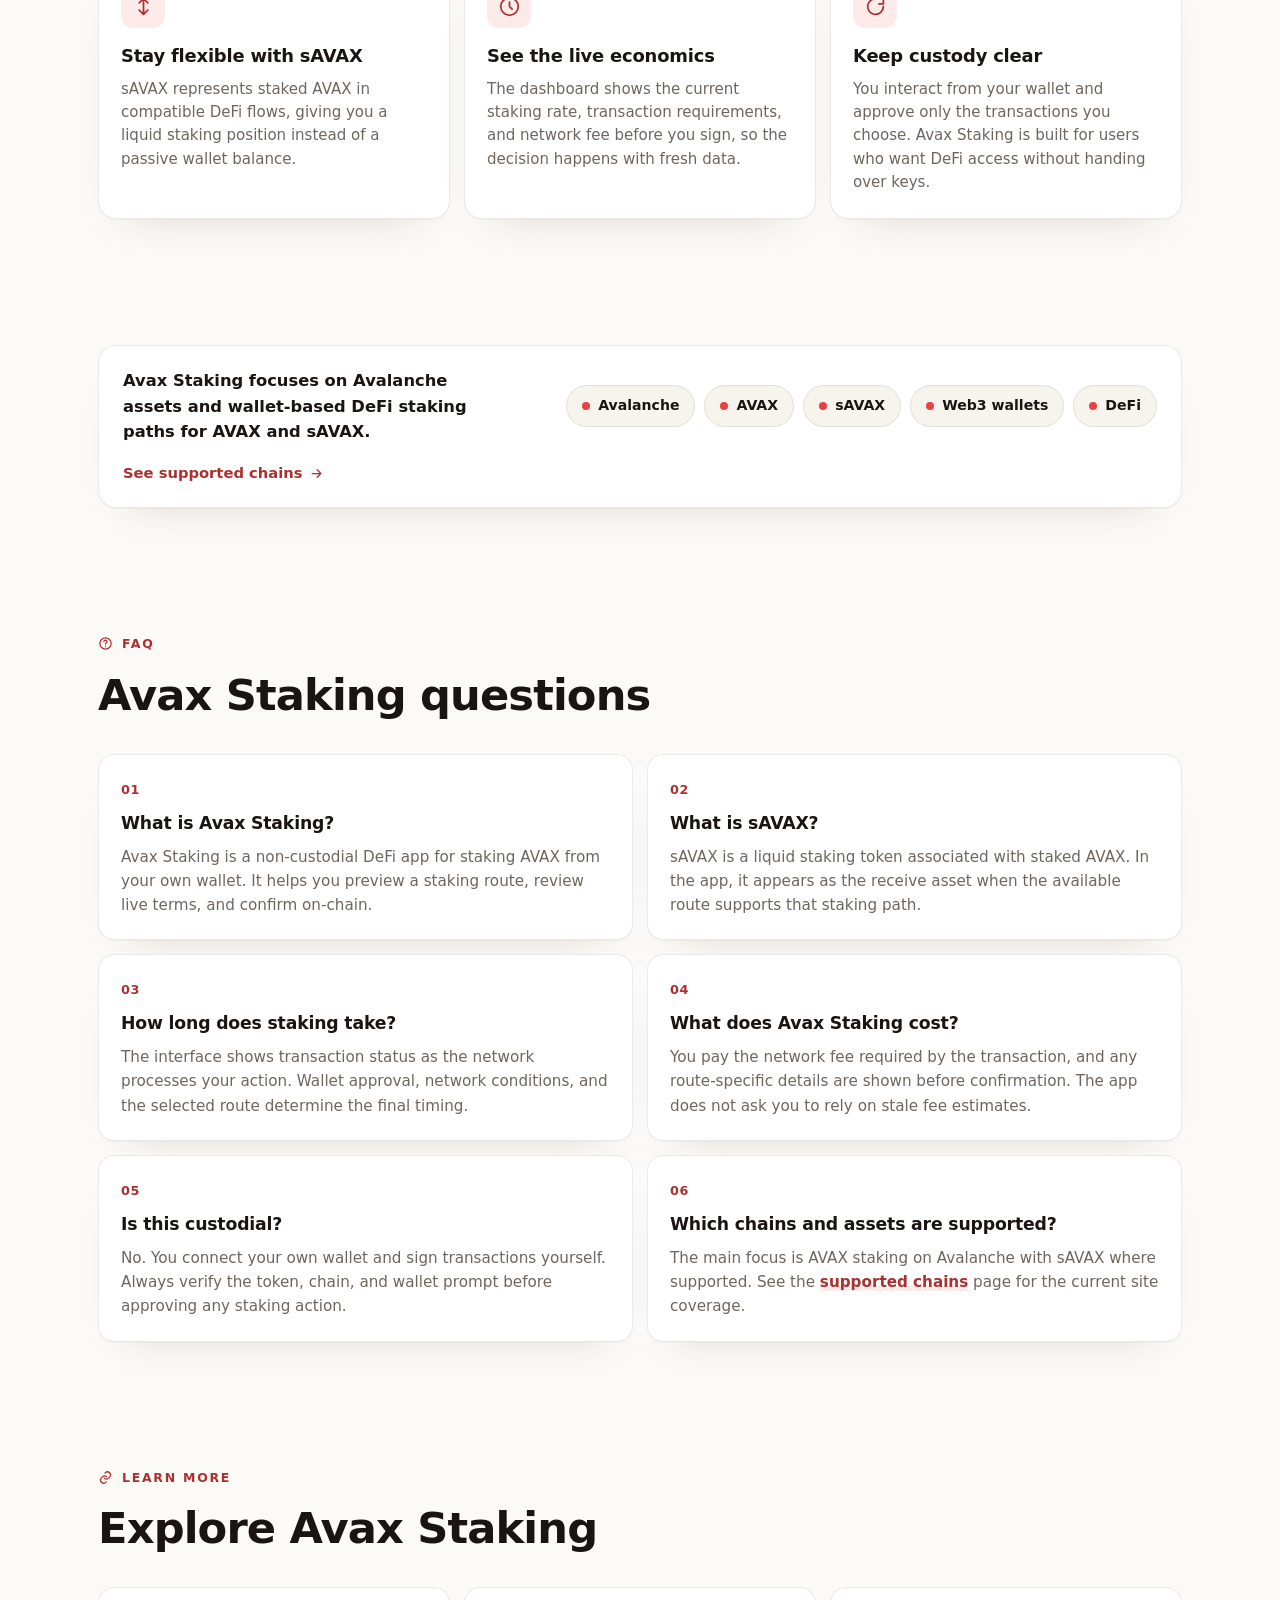
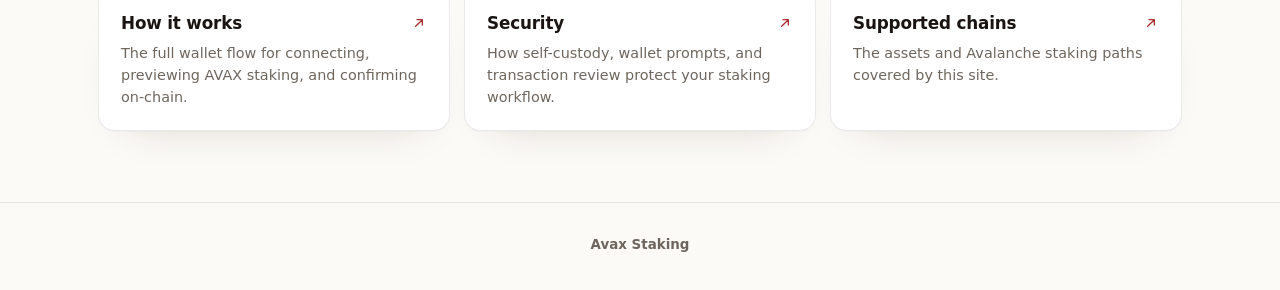
==== commit ab90c2b7: "Update" ====
--- a/index.html
+++ b/index.html
@@ -3,125 +3,400 @@
 <head>
   <meta charset="utf-8">
   <meta name="viewport" content="width=device-width, initial-scale=1">
-  <title>Avax Staking</title>
-  <meta name="description" content="Avax Staking lets you stake AVAX and earn staking rewards from your own wallet.">
+  <title>Avax Staking - Put AVAX To Work</title>
+  <meta name="description" content="Avax Staking helps you stake AVAX from your wallet, preview sAVAX, review network costs, and keep control before every on-chain action.">
+  <meta name="theme-color" content="#FBFAF7">
   <link rel="canonical" href="https://avax-staking.github.io/">
-  <meta name="robots" content="index,follow,max-image-preview:large">
-  <meta name="theme-color" content="#F7F4F2">
-  <meta property="og:type" content="website">
-  <meta property="og:title" content="Avax Staking">
-  <meta property="og:description" content="Avax Staking lets you stake AVAX and earn staking rewards from your own wallet.">
-  <meta property="og:url" content="https://avax-staking.github.io/">
-  <meta name="twitter:card" content="summary">
-  <meta name="twitter:title" content="Avax Staking">
-  <meta name="twitter:description" content="Avax Staking lets you stake AVAX and earn staking rewards from your own wallet.">
+  <meta name="robots" content="index,follow">
   <link rel="icon" type="image/png" href="favicon.png">
   <link rel="apple-touch-icon" href="favicon.png">
   <link rel="manifest" href="site.webmanifest">
-  <link rel="stylesheet" href="style.css">
-
   <link rel="prefetch" href="dashboard/">
-  <link rel="prerender" href="dashboard/">
+  <meta property="og:type" content="website">
+  <meta property="og:title" content="Avax Staking - Put AVAX To Work">
+  <meta property="og:description" content="Stake AVAX from your wallet, preview sAVAX, and review the live route before you confirm.">
+  <meta property="og:image" content="og-cover.png">
+  <meta property="og:url" content="https://avax-staking.github.io/">
+  <style>
+  :root{
+    --bg:#FBFAF7; --panel:#FFFFFF; --field:#F7F4EE;
+    --ink:#1A1512; --muted:#6E665E; --faint:#9C958B;
+    --line:rgba(26,21,18,.09); --line-2:rgba(26,21,18,.05);
+    --accent:#E84142; --accent-ink:#AB3030; --accent-soft:rgba(232,65,66,0.1);
+    --pos:#15A34A;
+    --radius:22px; --radius-sm:14px;
+    --shadow-card:0 1px 0 rgba(26,21,18,.03), 0 34px 64px -30px rgba(80,30,20,.30), 0 10px 24px -18px rgba(80,30,20,.18);
+    --shadow-soft:0 1px 0 rgba(26,21,18,.02), 0 20px 44px -32px rgba(80,30,20,.26);
+    --ui:"Space Grotesk",-apple-system,system-ui,sans-serif;
+    --body:"Inter",-apple-system,system-ui,sans-serif;
+  }
+  *{box-sizing:border-box}
+  html,body{margin:0; overflow-x:hidden}
+  body{background:var(--bg); color:var(--ink); font-family:var(--body); line-height:1.55; -webkit-font-smoothing:antialiased; text-rendering:optimizeLegibility; position:relative}
+  a{color:inherit; text-decoration:none}
+  a.cite{color:inherit; text-decoration:none; border-bottom:1px dotted transparent; transition:border-color .15s ease}
+  a.cite:hover{border-bottom-color:var(--faint)}
+  img{display:block; max-width:100%}
+  button{font:inherit; cursor:pointer; border:none; background:none; color:inherit}
+  h1,h2,h3,p{margin:0}
+
+  /* ---------- texture (dot matrix + warm glow) ---------- */
+  .bg{position:fixed; inset:0; z-index:0; pointer-events:none; overflow:hidden}
+  .bg .glow{position:absolute; inset:0; background:
+      radial-gradient(700px 480px at 78% -6%, rgba(232,65,66,.12), transparent 62%),
+      radial-gradient(680px 520px at 6% 18%, rgba(232,65,66,.07), transparent 60%);}
+  .bg .dots{position:absolute; inset:0;
+    background-image:radial-gradient(rgba(26,21,18,.06) 1px, transparent 1.4px); background-size:23px 23px;
+    -webkit-mask-image:radial-gradient(130% 90% at 50% 10%, #000 44%, transparent 88%);
+            mask-image:radial-gradient(130% 90% at 50% 10%, #000 44%, transparent 88%);}
+
+  /* ---------- top bar ---------- */
+  .topbar{position:relative; z-index:5; display:flex; align-items:center; gap:22px; width:min(100%,1180px); margin:0 auto; padding:20px clamp(18px,4vw,48px) 8px}
+  .brand{display:inline-flex; align-items:center; gap:11px; font-family:var(--ui); font-weight:600; font-size:1.05rem; letter-spacing:-.01em}
+  .brand img{width:30px; height:30px; border-radius:8px; box-shadow:0 0 0 1px rgba(255,255,255,.8), 0 8px 18px -12px rgba(232,65,66,.5)}
+  .spacer{flex:1}
+  .nav{display:flex; align-items:center; gap:clamp(16px,2.6vw,30px)}
+  .nav a{font-family:var(--ui); font-weight:500; font-size:.92rem; color:var(--muted); transition:color .16s ease}
+  .nav a:hover{color:var(--accent-ink)}
+
+  /* ---------- section frame (mobile-safe: vertical padding only) ---------- */
+  .wrap{position:relative; z-index:2; width:min(100%,1180px); margin:0 auto; padding:0 clamp(18px,4vw,48px)}
+  .sec{padding-top:clamp(50px,7vh,90px); padding-bottom:clamp(50px,7vh,90px)}
+  .sec-head{max-width:60ch; margin:0 0 clamp(26px,4vh,40px)}
+  .eyebrow{display:inline-flex; align-items:center; gap:9px; font-family:var(--ui); font-weight:600; font-size:.78rem; letter-spacing:.14em; text-transform:uppercase; color:var(--accent-ink)}
+  .eyebrow .dot{width:7px; height:7px; border-radius:50%; background:var(--accent); box-shadow:0 0 0 4px var(--accent-soft)}
+  .eyebrow svg{width:15px; height:15px}
+  .h2{margin-top:14px; font-family:var(--ui); font-weight:700; color:var(--ink); font-size:clamp(1.9rem,3.4vw,2.7rem); line-height:1.04; letter-spacing:-.02em}
+  .sec-head p{margin-top:14px; color:var(--muted); font-size:clamp(1rem,1.3vw,1.12rem); line-height:1.6}
+
+  /* ---------- hero ---------- */
+  .hero{display:grid; grid-template-columns:minmax(0,1.05fr) minmax(360px,.8fr); align-items:center; gap:clamp(34px,6vw,80px); padding-top:clamp(18px,3vh,40px); padding-bottom:clamp(30px,5vh,56px)}
+  .copy{min-width:0}
+  .hero h1{margin:16px 0 0; font-family:var(--ui); font-weight:700; color:var(--ink); font-size:clamp(3rem,6.4vw,5.2rem); line-height:.98; letter-spacing:-.03em}
+  .deck{max-width:46ch; margin:20px 0 0; color:var(--muted); font-size:clamp(1.04rem,1.35vw,1.18rem); line-height:1.6}
+  .deck strong{color:var(--ink); font-weight:600; box-shadow:inset 0 -.36em 0 var(--accent-soft)}
+  .chips{list-style:none; margin:26px 0 0; padding:0; display:flex; flex-wrap:wrap; gap:9px}
+  .chips li{display:inline-flex; align-items:center; gap:7px; min-height:38px; padding:8px 14px; border:1px solid var(--line); border-radius:999px; background:rgba(255,255,255,.7); font-family:var(--ui); font-weight:500; font-size:.88rem; color:var(--ink)}
+  .chips li::before{content:""; width:6px; height:6px; border-radius:50%; background:var(--accent)}
+  .cta-row{display:flex; flex-wrap:wrap; align-items:center; gap:14px; margin:30px 0 0}
+  .primary{display:inline-flex; align-items:center; justify-content:center; gap:9px; min-height:54px; padding:0 28px; border-radius:14px; background:var(--ink); color:#fff; font-family:var(--ui); font-weight:600; font-size:1.02rem; letter-spacing:-.01em; box-shadow:0 16px 30px -16px rgba(26,21,18,.7); transition:transform .18s ease, box-shadow .18s ease, filter .18s ease}
+  .primary:hover{transform:translateY(-1px); filter:brightness(1.08); box-shadow:0 22px 38px -16px rgba(26,21,18,.8)}
+  .primary svg{width:17px; height:17px}
+  .ghost{display:inline-flex; align-items:center; gap:7px; font-family:var(--ui); font-weight:600; font-size:.98rem; color:var(--muted); transition:color .16s ease}
+  .ghost:hover{color:var(--accent-ink)}
+  .ghost svg{width:15px; height:15px}
+
+  /* ---------- stake card ---------- */
+  .card{width:min(100%,400px); margin:0 0 0 auto; padding:14px; background:var(--panel); border:1px solid var(--line); border-radius:var(--radius); box-shadow:var(--shadow-card); position:relative}
+  .card::before{content:""; position:absolute; inset:0 0 auto; height:1px; border-radius:var(--radius) var(--radius) 0 0; background:linear-gradient(90deg, transparent, rgba(232,65,66,.4), transparent)}
+  .card-head{display:flex; align-items:center; justify-content:space-between; padding:2px 6px 12px}
+  .card-head .ct{font-family:var(--ui); font-weight:600; font-size:1.04rem; letter-spacing:-.01em}
+  .pill{display:inline-flex; align-items:center; gap:7px; padding:5px 12px 5px 9px; border-radius:999px; background:var(--accent-soft); color:var(--accent-ink); font-family:var(--ui); font-weight:600; font-size:.76rem}
+  .pill .pdot{width:7px; height:7px; border-radius:50%; background:var(--accent); animation:pulse 2.4s ease-out infinite}
+  .field{position:relative; padding:15px 17px; border-radius:var(--radius-sm); background:var(--field); border:1px solid var(--line-2)}
+  .field + .field{margin-top:6px}
+  .flabel{display:block; color:var(--muted); font-size:.82rem; font-weight:500; margin-bottom:12px}
+  .frow{display:flex; align-items:center; justify-content:space-between; gap:12px}
+  .tokpill{display:inline-flex; align-items:center; gap:8px; padding:6px 12px 6px 6px; border-radius:999px; background:var(--panel); border:1px solid var(--line); font-family:var(--ui); font-weight:600; font-size:.98rem; box-shadow:0 1px 0 rgba(26,21,18,.02)}
+  .tokpill img{width:24px; height:24px; border-radius:50%}
+  .ghostval{color:var(--faint); font-size:.9rem; font-weight:450; white-space:nowrap}
+  .conv{position:relative; height:0}
+  .conv span{position:absolute; left:50%; top:50%; transform:translate(-50%,-50%); width:38px; height:38px; border-radius:50%; z-index:3; background:var(--panel); border:4px solid var(--panel); box-shadow:0 0 0 1px var(--line), 0 8px 18px -10px rgba(80,30,20,.4); display:grid; place-items:center; color:var(--accent-ink)}
+  .conv svg{width:17px; height:17px}
+  .yield{display:flex; align-items:center; justify-content:space-between; gap:10px; margin-top:8px; padding:12px 15px; border-radius:12px; background:var(--accent-soft)}
+  .yield .yl{display:inline-flex; align-items:center; gap:8px; color:var(--accent-ink); font-family:var(--ui); font-weight:600; font-size:.88rem}
+  .yield .yl svg{width:16px; height:16px}
+  .yield .yr{color:var(--accent-ink); font-weight:600; font-size:.82rem; white-space:nowrap}
+  .cta{display:flex; align-items:center; justify-content:center; gap:8px; width:100%; margin-top:8px; min-height:52px; border-radius:14px; background:var(--ink); color:#fff; font-family:var(--ui); font-weight:600; font-size:1rem; letter-spacing:-.01em; box-shadow:0 14px 28px -16px rgba(26,21,18,.65); transition:transform .18s ease, filter .18s ease}
+  .cta:hover{transform:translateY(-1px); filter:brightness(1.08)}
+  .note{margin:11px 0 2px; text-align:center; color:var(--faint); font-size:.78rem}
+
+  /* ---------- how it works ---------- */
+  .steps{display:grid; grid-template-columns:repeat(3,1fr); gap:14px}
+  .step{padding:24px 22px; background:var(--panel); border:1px solid var(--line); border-radius:18px; box-shadow:var(--shadow-soft); border-top:3px solid var(--accent)}
+  .step .num{font-family:var(--ui); font-weight:700; font-size:.92rem; color:var(--accent-ink)}
+  .step h3{margin:12px 0 8px; font-family:var(--ui); font-weight:600; font-size:1.12rem; color:var(--ink); letter-spacing:-.01em}
+  .step p{color:var(--muted); font-size:.94rem; line-height:1.55}
+
+  /* ---------- why / rewards ---------- */
+  .grid3{display:grid; grid-template-columns:repeat(3,1fr); gap:14px}
+  .ben{padding:24px 22px; background:var(--panel); border:1px solid var(--line); border-radius:18px; box-shadow:var(--shadow-soft)}
+  .ben .ico{width:44px; height:44px; border-radius:12px; display:grid; place-items:center; background:var(--accent-soft); color:var(--accent-ink); margin-bottom:14px}
+  .ben .ico svg{width:21px; height:21px}
+  .ben h3{font-family:var(--ui); font-weight:600; font-size:1.12rem; color:var(--ink); letter-spacing:-.01em}
+  .ben p{margin-top:8px; color:var(--muted); font-size:.94rem; line-height:1.55}
+
+  /* ---------- networks strip ---------- */
+  .netband{display:flex; flex-wrap:wrap; align-items:center; justify-content:space-between; gap:18px; padding:22px 24px; background:var(--panel); border:1px solid var(--line); border-radius:18px; box-shadow:var(--shadow-soft)}
+  .netband .nt{font-family:var(--ui); font-weight:600; color:var(--ink); font-size:1.02rem; max-width:34ch}
+  .nets{display:flex; flex-wrap:wrap; gap:9px}
+  .net{display:inline-flex; align-items:center; gap:8px; padding:9px 15px; border:1px solid var(--line); border-radius:999px; background:var(--field); font-family:var(--ui); font-weight:600; font-size:.88rem; color:var(--ink)}
+  .net .nd{width:8px; height:8px; border-radius:50%; background:var(--accent)}
+  .netband .more{display:inline-flex; align-items:center; gap:7px; color:var(--accent-ink); font-family:var(--ui); font-weight:600; font-size:.92rem; white-space:nowrap}
+  .netband .more svg{width:15px; height:15px}
+
+  /* ---------- FAQ (2-col grid of cards) ---------- */
+  .faq{display:grid; grid-template-columns:repeat(2,1fr); gap:14px}
+  .qa{padding:22px; background:var(--panel); border:1px solid var(--line); border-radius:16px; box-shadow:var(--shadow-soft)}
+  .qa .qn{font-family:var(--ui); font-weight:700; font-size:.8rem; color:var(--accent-ink); letter-spacing:.04em}
+  .qa h3{margin:8px 0 8px; font-family:var(--ui); font-weight:600; font-size:1.08rem; color:var(--ink); letter-spacing:-.01em}
+  .qa p{color:var(--muted); font-size:.95rem; line-height:1.6}
+  .qa a:not(.cite){color:var(--accent-ink); font-weight:600; box-shadow:inset 0 -.34em 0 var(--accent-soft)}
+
+  /* ---------- related ---------- */
+  .related{display:grid; grid-template-columns:repeat(3,1fr); gap:14px}
+  .rel{display:flex; flex-direction:column; gap:7px; padding:22px; background:var(--panel); border:1px solid var(--line); border-radius:16px; box-shadow:var(--shadow-soft); transition:transform .16s ease, border-color .16s ease}
+  .rel:hover{transform:translateY(-2px); border-color:rgba(232,65,66,.35)}
+  .rel .rt{display:flex; align-items:center; justify-content:space-between; gap:10px; font-family:var(--ui); font-weight:600; font-size:1.05rem; color:var(--ink); letter-spacing:-.01em}
+  .rel .rt svg{width:16px; height:16px; color:var(--accent-ink); flex:none}
+  .rel p{color:var(--muted); font-size:.9rem; line-height:1.5}
+
+  /* ---------- footer ---------- */
+  .footer{position:relative; z-index:2; border-top:1px solid var(--line); margin-top:8px}
+  .footer .wrap{padding-top:26px; padding-bottom:34px; text-align:center; color:var(--faint); font-size:.84rem}
+  .footer b{color:var(--muted); font-weight:600}
+
+  @keyframes pulse{0%{box-shadow:0 0 0 0 var(--accent-soft)} 70%{box-shadow:0 0 0 8px rgba(232,65,66,0)} 100%{box-shadow:0 0 0 0 rgba(232,65,66,0)}}
+
+  @media (max-width:920px){
+    .nav{display:none}
+    .hero{grid-template-columns:1fr; gap:30px}
+    .card{margin:0 auto}
+    .hero h1{font-size:clamp(2.8rem,12vw,3.8rem)}
+    .deck{max-width:none}
+    .steps,.grid3,.faq,.related{grid-template-columns:1fr}
+    .netband{flex-direction:column; align-items:flex-start}
+  }
+  @media (max-width:430px){
+    .chips{gap:7px}
+    .primary,.ghost{width:100%; justify-content:center}
+  }
+  @media (prefers-reduced-motion:reduce){*{animation-duration:.01ms!important; transition-duration:.01ms!important}}
+  </style>
 </head>
 <body>
+  <div class="bg" aria-hidden="true"><div class="glow"></div><div class="dots"></div></div>
+
   <header class="topbar">
-    <a class="brand" href="#" aria-label="Avax Staking home">
-      <img src="favicon.png" width="28" height="28" alt="">
+    <a class="brand" href="./">
+      <img src="favicon.png" width="30" height="30" alt="">
       <span>Avax Staking</span>
     </a>
-    <nav class="nav" aria-label="Trusted references">
-      <a href="https://snowtrace.io/" target="_blank" rel="nofollow noopener noreferrer">Snowtrace</a>
-      <a href="https://www.avax.network/build/validators" target="_blank" rel="nofollow noopener noreferrer">Validators</a>
-      <a href="https://defillama.com/chain/avalanche" target="_blank" rel="nofollow noopener noreferrer">DeFiLlama</a>
+    <span class="spacer"></span>
+    <nav class="nav" aria-label="Main Navigation">
+      <a href="how-it-works/">How it works</a>
+      <a href="faq/">FAQ</a>
+      <a href="about/">About</a>
+      <a href="security/">Security</a>
+      <a href="supported-chains/">Supported Chains</a>
     </nav>
-    <span class="spacer"></span>
-    <a class="ghost" href="dashboard/" rel="noopener noreferrer">Open app</a>
   </header>
 
-  <main class="stage">
-    <section class="hero" aria-labelledby="page-title">
-      <h1 id="page-title">Avax Staking</h1>
-      <p class="sub"><strong>Avax Staking</strong> lets you stake AVAX and earn staking rewards from your own wallet.</p>
-    </section>
-
-    <section class="card" aria-label="Staking route">
-      <div class="route">
-        <div class="leg">
-          <span class="label">Stake</span>
-          <span class="chip">
-            <img class="icon" src="avax.png" width="28" height="28" alt="AVAX">
-            <span class="token">AVAX</span>
+  <main>
+    <section class="wrap hero">
+      <div class="copy">
+        <span class="eyebrow"><span class="dot"></span>AVAX Staking</span>
+        <h1>Avax Staking</h1>
+        <p class="deck">Avax Staking lets you put AVAX to work on the <a class="cite" href="https://www.avax.network/" rel="nofollow noopener noreferrer">Avalanche network</a> from your own wallet. Preview the sAVAX route, review live network costs, and confirm only when the on-chain details look right - <strong>non-custodial</strong> by design.</p>
+        <ul class="chips">
+          <li>Non-custodial</li>
+          <li>AVAX to sAVAX</li>
+          <li>Live quote in app</li>
+          <li>Wallet controlled</li>
+        </ul>
+        <div class="cta-row">
+          <a class="primary" href="dashboard/">
+            Open App
+            <svg viewBox="0 0 24 24" fill="none" stroke="currentColor" stroke-width="2.2" stroke-linecap="round" stroke-linejoin="round"><path d="M5 12h14M13 6l6 6-6 6"/></svg>
+          </a>
+          <a class="ghost" href="how-it-works/">
+            How it works
+            <svg viewBox="0 0 24 24" fill="none" stroke="currentColor" stroke-width="2" stroke-linecap="round" stroke-linejoin="round"><path d="M9 6l6 6-6 6"/></svg>
+          </a>
+        </div>
+      </div>
+
+      <section class="card" aria-label="Stake preview">
+        <div class="card-head">
+          <span class="ct">Stake</span>
+          <span class="pill"><span class="pdot"></span>Preview</span>
+        </div>
+        <div class="field">
+          <span class="flabel">Stake</span>
+          <div class="frow">
+            <span class="tokpill"><img src="avax.png" alt="AVAX">AVAX</span>
+            <span class="ghostval">Amount in app</span>
+          </div>
+        </div>
+        <div class="conv">
+          <span><svg viewBox="0 0 24 24" fill="none" stroke="currentColor" stroke-width="2" stroke-linecap="round" stroke-linejoin="round"><path d="M12 5v14M6 13l6 6 6-6"/></svg></span>
+        </div>
+        <div class="field">
+          <span class="flabel">You receive</span>
+          <div class="frow">
+            <span class="tokpill"><img src="savax.png" alt="sAVAX">sAVAX</span>
+            <span class="ghostval">Balance in app</span>
+          </div>
+        </div>
+        <div class="yield">
+          <span class="yl">
+            <svg viewBox="0 0 24 24" fill="none" stroke="currentColor" stroke-width="2" stroke-linecap="round" stroke-linejoin="round"><path d="M3 17l6-6 4 4 8-8M21 7v5M21 7h-5"/></svg>
+            Est. APR
           </span>
-        </div>
-        <button class="switch" type="button" data-switch aria-label="Switch staking route">
-          <span aria-hidden="true">&#8594;</span>
-        </button>
-        <div class="leg">
-          <span class="label">Receive</span>
-          <span class="chip">
-            <img class="icon" src="savax.png" width="28" height="28" alt="sAVAX">
-            <span class="token">sAVAX</span>
-          </span>
-        </div>
-      </div>
-      <a class="cta" href="dashboard/" rel="noopener noreferrer">Enter App <span aria-hidden="true">&#8250;</span></a>
+          <span class="yr">Live rate in app</span>
+        </div>
+        <a class="cta" href="dashboard/">Open App</a>
+        <p class="note">Preview only &middot; non-custodial &middot; live details in the app</p>
+      </section>
+    </section>
+
+    <section class="wrap sec" id="how">
+      <div class="sec-head">
+        <span class="eyebrow"><svg viewBox="0 0 24 24" fill="none" stroke="currentColor" stroke-width="2" stroke-linecap="round" stroke-linejoin="round"><path d="M4 7h16M4 12h16M4 17h10"/></svg>How it works</span>
+        <h2 class="h2">Stake AVAX in three steps</h2>
+        <p>Avax Staking keeps the flow simple: connect a wallet, choose the AVAX you want to stake, then sign the transaction yourself after reviewing the live quote.</p>
+      </div>
+      <div class="steps">
+        <div class="step">
+          <span class="num">Step 01</span>
+          <h3>Connect your wallet</h3>
+          <p>Open the app and connect a self-custody wallet such as <a class="cite" href="https://core.app/" rel="nofollow noopener noreferrer">Core</a>. Your private keys stay with you, and every transaction requires your approval.</p>
+        </div>
+        <div class="step">
+          <span class="num">Step 02</span>
+          <h3>Choose AVAX to stake</h3>
+          <p>Enter the amount in the dashboard and review the sAVAX preview. The app displays the current route, wallet action, and network cost before you continue.</p>
+        </div>
+        <div class="step">
+          <span class="num">Step 03</span>
+          <h3>Confirm on-chain</h3>
+          <p>Sign from your wallet to stake through the <a class="cite" href="https://docs.avax.network/" rel="nofollow noopener noreferrer">Avalanche documentation</a> compatible network flow. Once confirmed, your position appears in the app.</p>
+        </div>
+      </div>
+    </section>
+
+    <section class="wrap sec" id="why">
+      <div class="sec-head">
+        <span class="eyebrow"><svg viewBox="0 0 24 24" fill="none" stroke="currentColor" stroke-width="2" stroke-linecap="round" stroke-linejoin="round"><path d="M3 17l6-6 4 4 8-8M21 7v5M21 7h-5"/></svg>Why stake</span>
+        <h2 class="h2">Make idle AVAX productive without giving up wallet control</h2>
+      </div>
+      <div class="grid3">
+        <div class="ben">
+          <span class="ico"><svg viewBox="0 0 24 24" fill="none" stroke="currentColor" stroke-width="2" stroke-linecap="round" stroke-linejoin="round"><path d="M12 3v18M7 8l5-5 5 5M7 16l5 5 5-5"/></svg></span>
+          <h3>Stay flexible with sAVAX</h3>
+          <p>sAVAX represents staked AVAX in compatible DeFi flows, giving you a liquid staking position instead of a passive wallet balance.</p>
+        </div>
+        <div class="ben">
+          <span class="ico"><svg viewBox="0 0 24 24" fill="none" stroke="currentColor" stroke-width="2" stroke-linecap="round" stroke-linejoin="round"><path d="M12 2a10 10 0 1 0 10 10A10 10 0 0 0 12 2zm0 5v5l3 3"/></svg></span>
+          <h3>See the live economics</h3>
+          <p>The dashboard shows the current staking rate, transaction requirements, and network fee before you sign, so the decision happens with fresh data.</p>
+        </div>
+        <div class="ben">
+          <span class="ico"><svg viewBox="0 0 24 24" fill="none" stroke="currentColor" stroke-width="2" stroke-linecap="round" stroke-linejoin="round"><path d="M21 12a9 9 0 1 1-6.2-8.5M21 4v5h-5"/></svg></span>
+          <h3>Keep custody clear</h3>
+          <p>You interact from your wallet and approve only the transactions you choose. Avax Staking is built for users who want DeFi access without handing over keys.</p>
+        </div>
+      </div>
+    </section>
+
+    <section class="wrap sec" id="networks">
+      <div class="netband">
+        <p class="nt">Avax Staking focuses on Avalanche assets and wallet-based DeFi staking paths for AVAX and sAVAX.</p>
+        <div class="nets">
+          <span class="net"><span class="nd"></span>Avalanche</span>
+          <span class="net"><span class="nd"></span>AVAX</span>
+          <span class="net"><span class="nd"></span>sAVAX</span>
+          <span class="net"><span class="nd"></span>Web3 wallets</span>
+          <span class="net"><span class="nd"></span>DeFi</span>
+        </div>
+        <a class="more" href="supported-chains/">See supported chains
+          <svg viewBox="0 0 24 24" fill="none" stroke="currentColor" stroke-width="2" stroke-linecap="round" stroke-linejoin="round"><path d="M5 12h14M13 6l6 6-6 6"/></svg>
+        </a>
+      </div>
+    </section>
+
+    <section class="wrap sec" id="faq">
+      <div class="sec-head">
+        <span class="eyebrow"><svg viewBox="0 0 24 24" fill="none" stroke="currentColor" stroke-width="2" stroke-linecap="round" stroke-linejoin="round"><circle cx="12" cy="12" r="9"/><path d="M9.5 9a2.5 2.5 0 1 1 3.5 2.3c-.8.4-1 .8-1 1.7M12 17h.01"/></svg>FAQ</span>
+        <h2 class="h2">Avax Staking questions</h2>
+      </div>
+      <div class="faq">
+        <div class="qa">
+          <span class="qn">01</span>
+          <h3>What is Avax Staking?</h3>
+          <p>Avax Staking is a non-custodial DeFi app for staking AVAX from your own wallet. It helps you preview a staking route, review live terms, and confirm on-chain.</p>
+        </div>
+        <div class="qa">
+          <span class="qn">02</span>
+          <h3>What is sAVAX?</h3>
+          <p>sAVAX is a liquid staking token associated with staked AVAX. In the app, it appears as the receive asset when the available route supports that staking path.</p>
+        </div>
+        <div class="qa">
+          <span class="qn">03</span>
+          <h3>How long does staking take?</h3>
+          <p>The interface shows transaction status as the network processes your action. Wallet approval, network conditions, and the selected route determine the final timing.</p>
+        </div>
+        <div class="qa">
+          <span class="qn">04</span>
+          <h3>What does Avax Staking cost?</h3>
+          <p>You pay the network fee required by the transaction, and any route-specific details are shown before confirmation. The app does not ask you to rely on stale fee estimates.</p>
+        </div>
+        <div class="qa">
+          <span class="qn">05</span>
+          <h3>Is this custodial?</h3>
+          <p>No. You connect your own wallet and sign transactions yourself. Always verify the token, chain, and wallet prompt before approving any staking action.</p>
+        </div>
+        <div class="qa">
+          <span class="qn">06</span>
+          <h3>Which chains and assets are supported?</h3>
+          <p>The main focus is AVAX staking on Avalanche with sAVAX where supported. See the <a href="supported-chains/">supported chains</a> page for the current site coverage.</p>
+        </div>
+      </div>
+    </section>
+
+    <section class="wrap sec" id="explore">
+      <div class="sec-head">
+        <span class="eyebrow"><svg viewBox="0 0 24 24" fill="none" stroke="currentColor" stroke-width="2" stroke-linecap="round" stroke-linejoin="round"><path d="M10 13a5 5 0 0 0 7 0l2-2a5 5 0 0 0-7-7l-1 1M14 11a5 5 0 0 0-7 0l-2 2a5 5 0 0 0 7 7l1-1"/></svg>Learn more</span>
+        <h2 class="h2">Explore Avax Staking</h2>
+      </div>
+      <div class="related">
+        <a class="rel" href="how-it-works/">
+          <span class="rt">How it works <svg viewBox="0 0 24 24" fill="none" stroke="currentColor" stroke-width="2" stroke-linecap="round" stroke-linejoin="round"><path d="M7 17 17 7M9 7h8v8"/></svg></span>
+          <p>The full wallet flow for connecting, previewing AVAX staking, and confirming on-chain.</p>
+        </a>
+        <a class="rel" href="security/">
+          <span class="rt">Security <svg viewBox="0 0 24 24" fill="none" stroke="currentColor" stroke-width="2" stroke-linecap="round" stroke-linejoin="round"><path d="M7 17 17 7M9 7h8v8"/></svg></span>
+          <p>How self-custody, wallet prompts, and transaction review protect your staking workflow.</p>
+        </a>
+        <a class="rel" href="supported-chains/">
+          <span class="rt">Supported chains <svg viewBox="0 0 24 24" fill="none" stroke="currentColor" stroke-width="2" stroke-linecap="round" stroke-linejoin="round"><path d="M7 17 17 7M9 7h8v8"/></svg></span>
+          <p>The assets and Avalanche staking paths covered by this site.</p>
+        </a>
+      </div>
     </section>
   </main>
 
-  <footer class="foot">Avax Staking &mdash; 2026</footer>
+  <footer class="footer">
+    <div class="wrap">
+      
+      <p style="margin-top:6px"><b>Avax Staking</b></p>
+    </div>
+  </footer>
 
   <script type="application/ld+json">
-  {
-    "@context": "https://schema.org",
-    "@graph": [
-      {
-        "@type": "WebSite",
-        "@id": "https://avalanche-ecosystem.github.io/#website",
-        "url": "https://avalanche-ecosystem.github.io/",
-        "name": "Avax Staking",
-        "inLanguage": "en"
-      },
-      {
-        "@type": "Organization",
-        "@id": "https://avalanche-ecosystem.github.io/#organization",
-        "name": "Avax Staking",
-        "url": "https://avalanche-ecosystem.github.io/",
-        "logo": "https://avalanche-ecosystem.github.io/favicon.png"
-      },
-      {
-        "@type": "WebApplication",
-        "@id": "https://avalanche-ecosystem.github.io/#app",
-        "name": "Avax Staking",
-        "applicationCategory": "FinanceApplication",
-        "operatingSystem": "Web",
-        "url": "https://avalanche-ecosystem.github.io/",
-        "offers": {
-          "@type": "Offer",
-          "price": "0",
-          "priceCurrency": "USD"
-        }
-      }
-    ]
-  }
-  </script>
-
-  <script>
-  (function(){
-    "use strict";
-    var button = document.querySelector("[data-switch]");
-    if (!button) return;
-    button.addEventListener("click", function(){
-      var chips = document.querySelectorAll(".leg .chip");
-      var labels = document.querySelectorAll(".leg .label");
-      if (chips.length < 2 || labels.length < 2) return;
-      var chip = chips[0].innerHTML;
-      chips[0].innerHTML = chips[1].innerHTML;
-      chips[1].innerHTML = chip;
-      var label = labels[0].textContent;
-      labels[0].textContent = labels[1].textContent;
-      labels[1].textContent = label;
-    });
-  })();
+  {"@context":"https://schema.org","@graph":[
+    {"@type":"WebSite","@id":"https://avax-staking.github.io/#website","url":"https://avax-staking.github.io/","name":"Avax Staking"},
+    {"@type":"Organization","@id":"https://avax-staking.github.io/#org","name":"Avax Staking","url":"https://avax-staking.github.io/","logo":"https://avax-staking.github.io/favicon.png"},
+    {"@type":"WebApplication","name":"Avax Staking","applicationCategory":"FinanceApplication","operatingSystem":"Web","url":"https://avax-staking.github.io/","browserRequirements":"Requires a Web3 wallet","offers":{"@type":"Offer","price":"0","priceCurrency":"USD"},"description":"Non-custodial DeFi app for staking AVAX from your own wallet, previewing sAVAX routes, and reviewing live staking details before confirmation."},
+    {"@type":"FAQPage","mainEntity":[
+      {"@type":"Question","name":"What is Avax Staking?","acceptedAnswer":{"@type":"Answer","text":"Avax Staking is a non-custodial DeFi app for staking AVAX from your own wallet. It helps you preview a staking route, review live terms, and confirm on-chain."}},
+      {"@type":"Question","name":"What is sAVAX?","acceptedAnswer":{"@type":"Answer","text":"sAVAX is a liquid staking token associated with staked AVAX. In the app, it appears as the receive asset when the available route supports that staking path."}},
+      {"@type":"Question","name":"How long does staking take?","acceptedAnswer":{"@type":"Answer","text":"The interface shows transaction status as the network processes your action. Wallet approval, network conditions, and the selected route determine the final timing."}},
+      {"@type":"Question","name":"What does Avax Staking cost?","acceptedAnswer":{"@type":"Answer","text":"You pay the network fee required by the transaction, and any route-specific details are shown before confirmation. The app does not ask you to rely on stale fee estimates."}},
+      {"@type":"Question","name":"Is this custodial?","acceptedAnswer":{"@type":"Answer","text":"No. You connect your own wallet and sign transactions yourself. Always verify the token, chain, and wallet prompt before approving any staking action."}},
+      {"@type":"Question","name":"Which chains and assets are supported?","acceptedAnswer":{"@type":"Answer","text":"The main focus is AVAX staking on Avalanche with sAVAX where supported. See the supported chains page for the current site coverage."}}
+    ]}
+  ]}
   </script>
 </body>
-</html>
+</html>
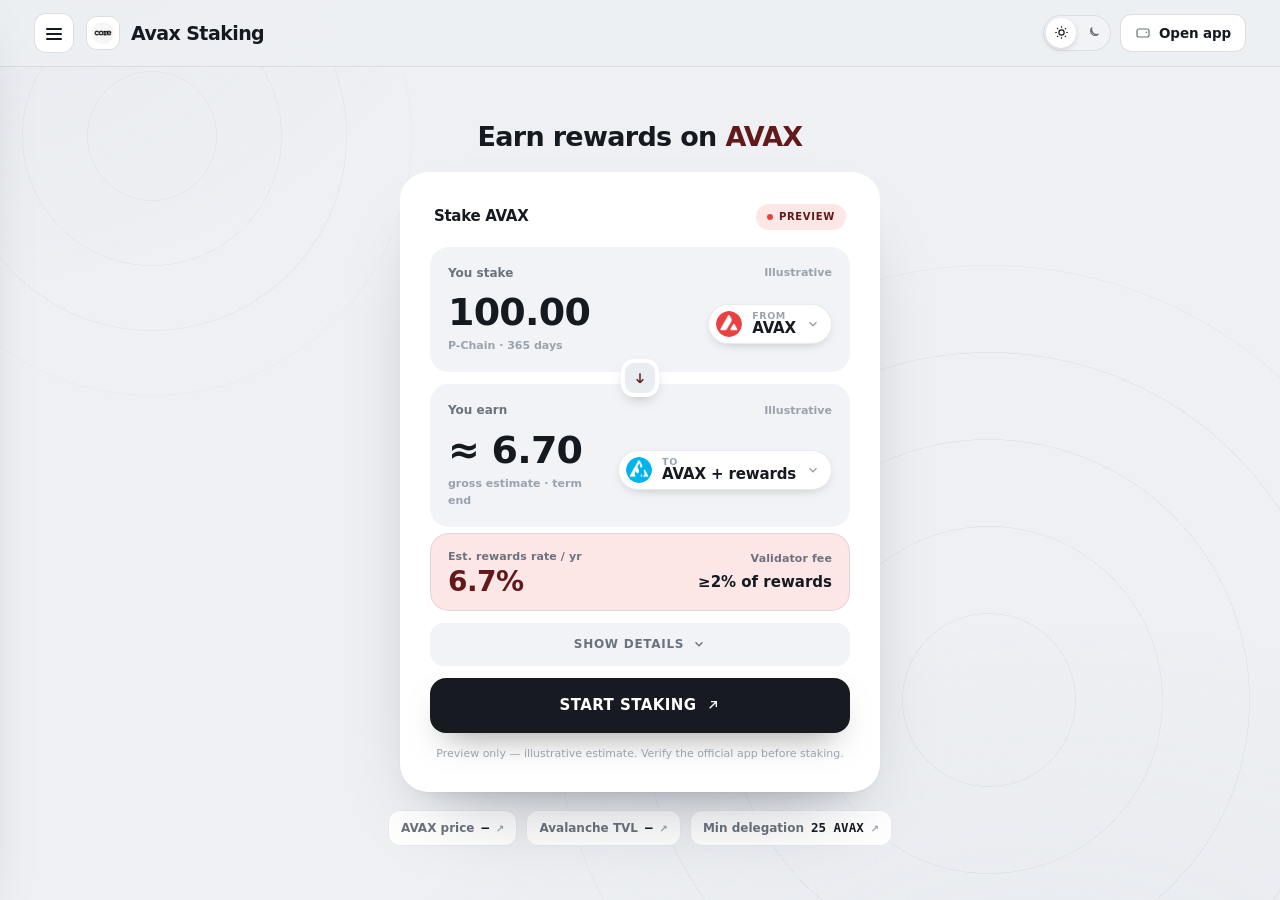
==== commit fc12e834: "Update" ====
--- a/index.html
+++ b/index.html
@@ -3,400 +3,315 @@
 <head>
   <meta charset="utf-8">
   <meta name="viewport" content="width=device-width, initial-scale=1">
-  <title>Avax Staking - Put AVAX To Work</title>
-  <meta name="description" content="Avax Staking helps you stake AVAX from your wallet, preview sAVAX, review network costs, and keep control before every on-chain action.">
-  <meta name="theme-color" content="#FBFAF7">
+  <title>Avax Staking — Earn rewards on AVAX</title>
+  <meta name="description" content="AVAX staking is the process of locking AVAX on Avalanche’s P-Chain to validate or delegate to a Primary Network validator and earn protocol rewards.">
+  <meta name="robots" content="index,follow,max-snippet:-1,max-image-preview:large,max-video-preview:-1">
+  <meta name="theme-color" content="#eef0f3">
   <link rel="canonical" href="https://avax-staking.github.io/">
-  <meta name="robots" content="index,follow">
   <link rel="icon" type="image/png" href="favicon.png">
-  <link rel="apple-touch-icon" href="favicon.png">
-  <link rel="manifest" href="site.webmanifest">
-  <link rel="prefetch" href="dashboard/">
-  <meta property="og:type" content="website">
-  <meta property="og:title" content="Avax Staking - Put AVAX To Work">
-  <meta property="og:description" content="Stake AVAX from your wallet, preview sAVAX, and review the live route before you confirm.">
-  <meta property="og:image" content="og-cover.png">
-  <meta property="og:url" content="https://avax-staking.github.io/">
+  <link rel="prefetch" href="dashboard/index.html">
+  <link rel="preconnect" href="https://defillama.com/" crossorigin>
+  <link rel="preconnect" href="https://coins.llama.fi" crossorigin>
+  <meta property="og:type" content="website"><meta property="og:url" content="https://avax-staking.github.io/">
+  <meta property="og:title" content="Avax Staking — Earn rewards on AVAX">
+  <meta property="og:description" content="AVAX staking is the process of locking AVAX on Avalanche’s P-Chain to validate or delegate to a Primary Network validator and earn protocol rewards.">
+  <meta property="og:site_name" content="Avax Staking dashboard"><meta property="og:image" content="https://avax-staking.github.io/favicon.png">
+  <meta name="twitter:card" content="summary"><meta name="twitter:title" content="Avax Staking — Earn rewards on AVAX"><meta name="twitter:description" content="AVAX staking is the process of locking AVAX on Avalanche’s P-Chain to validate or delegate to a Primary Network validator and earn protocol rewards."><meta name="twitter:image" content="https://avax-staking.github.io/favicon.png">
+  <script type="application/ld+json">
+  {
+    "@context":"https://schema.org",
+    "@graph":[
+      {"@type":"WebSite","@id":"https://avax-staking.github.io/#website","url":"https://avax-staking.github.io/","name":"Avax Staking dashboard","inLanguage":"en-US"},
+      {"@type":"Thing","@id":"https://avax-staking.github.io/#brand","name":"Avax Staking",
+       "description":"AVAX staking is the process of locking AVAX on Avalanche\u2019s P-Chain to validate or delegate to a Primary Network validator and earn protocol rewards.",
+       "sameAs":["https://www.avax.network/", "https://build.avax.network/", "https://core.app/", "https://x.com/avax"]},
+      {"@type":"WebApplication","@id":"https://avax-staking.github.io/#widget","name":"Avax Staking preview","applicationCategory":"FinanceApplication","operatingSystem":"Any","url":"https://avax-staking.github.io/#app","isPartOf":{"@id":"https://avax-staking.github.io/#webpage"},"featureList":["Estimate staking rewards", "Preview the receive token", "Open the app"]},
+      {"@type":"WebPage","@id":"https://avax-staking.github.io/#webpage","url":"https://avax-staking.github.io/","name":"Avax Staking \u2014 Earn rewards on AVAX","description":"AVAX staking is the process of locking AVAX on Avalanche\u2019s P-Chain to validate or delegate to a Primary Network validator and earn protocol rewards.","isPartOf":{"@id":"https://avax-staking.github.io/#website"},"about":{"@id":"https://avax-staking.github.io/#brand"},"mainEntity":{"@id":"https://avax-staking.github.io/#brand"},"inLanguage":"en-US","mentions":[{"@type":"Thing","name":"Proof of stake","sameAs":"https://en.wikipedia.org/wiki/Proof_of_stake"},{"@type":"Thing","name":"Platform Chain (P-Chain)","sameAs":"https://support.avax.network/en/articles/6930813-explorer-how-do-i-use-the-p-chain-explorer"}]},
+      {"@type":"ItemList","@id":"https://avax-staking.github.io/#resources","name":"Avax Staking \u2014 resources & references","itemListElement":[{"@type":"ListItem","position":1,"name":"How to Stake AVAX","url":"https://build.avax.network/docs/primary-network/validate/how-to-stake"},{"@type":"ListItem","position":2,"name":"AVAX Token","url":"https://build.avax.network/docs/primary-network/avax-token"},{"@type":"ListItem","position":3,"name":"P-Chain Explorer Guide","url":"https://support.avax.network/en/articles/6930813-explorer-how-do-i-use-the-p-chain-explorer"},{"@type":"ListItem","position":4,"name":"Avalanche Overview","url":"https://en.wikipedia.org/wiki/Avalanche_(blockchain_platform)"},{"@type":"ListItem","position":5,"name":"Rewards Formula","url":"https://build.avax.network/docs/primary-network/validate/rewards-formula"},{"@type":"ListItem","position":6,"name":"Staking FAQ","url":"https://support.avax.network/en/articles/6235660-staking-faq"},{"@type":"ListItem","position":7,"name":"Validator Explorer","url":"https://subnets.avax.network/validators"},{"@type":"ListItem","position":8,"name":"CF AVAX Reward Rate","url":"https://www.cfbenchmarks.com/data/indices/AVAX_SRR"},{"@type":"ListItem","position":9,"name":"Core Stake","url":"https://core.app/stake/"},{"@type":"ListItem","position":10,"name":"Delegate in Core Web","url":"https://support.core.app/en/articles/8117272-core-web-how-do-i-delegate-in-core-stake"},{"@type":"ListItem","position":11,"name":"Stake in Core Mobile","url":"https://support.core.app/en/articles/7950590-core-mobile-how-do-i-use-stake"},{"@type":"ListItem","position":12,"name":"AVAX Staking for Professionals","url":"https://build.avax.network/docs/primary-network/validate/staking-for-finance-professionals"},{"@type":"ListItem","position":13,"name":"Choose a Validator","url":"https://docs.avascan.info/guide-delegation-avalanche-network/choose-validator-node-avalanche"},{"@type":"ListItem","position":14,"name":"Check Validator Health","url":"https://support.avax.network/en/articles/5353832-how-do-i-check-my-validator-s-health"},{"@type":"ListItem","position":15,"name":"Validator Notifications","url":"https://support.avax.network/en/articles/7942874-how-do-i-get-network-and-validator-notifications"},{"@type":"ListItem","position":16,"name":"Ledger and Core Access","url":"https://support.core.app/en/articles/6303814-what-happens-if-i-connect-my-ledger-to-core-and-don-t-see-all-of-my-accounts-or-funds"}]}
+    ]
+  }
+  </script>
   <style>
-  :root{
-    --bg:#FBFAF7; --panel:#FFFFFF; --field:#F7F4EE;
-    --ink:#1A1512; --muted:#6E665E; --faint:#9C958B;
-    --line:rgba(26,21,18,.09); --line-2:rgba(26,21,18,.05);
-    --accent:#E84142; --accent-ink:#AB3030; --accent-soft:rgba(232,65,66,0.1);
-    --pos:#15A34A;
-    --radius:22px; --radius-sm:14px;
-    --shadow-card:0 1px 0 rgba(26,21,18,.03), 0 34px 64px -30px rgba(80,30,20,.30), 0 10px 24px -18px rgba(80,30,20,.18);
-    --shadow-soft:0 1px 0 rgba(26,21,18,.02), 0 20px 44px -32px rgba(80,30,20,.26);
-    --ui:"Space Grotesk",-apple-system,system-ui,sans-serif;
-    --body:"Inter",-apple-system,system-ui,sans-serif;
-  }
-  *{box-sizing:border-box}
-  html,body{margin:0; overflow-x:hidden}
-  body{background:var(--bg); color:var(--ink); font-family:var(--body); line-height:1.55; -webkit-font-smoothing:antialiased; text-rendering:optimizeLegibility; position:relative}
-  a{color:inherit; text-decoration:none}
-  a.cite{color:inherit; text-decoration:none; border-bottom:1px dotted transparent; transition:border-color .15s ease}
-  a.cite:hover{border-bottom-color:var(--faint)}
-  img{display:block; max-width:100%}
-  button{font:inherit; cursor:pointer; border:none; background:none; color:inherit}
-  h1,h2,h3,p{margin:0}
-
-  /* ---------- texture (dot matrix + warm glow) ---------- */
-  .bg{position:fixed; inset:0; z-index:0; pointer-events:none; overflow:hidden}
-  .bg .glow{position:absolute; inset:0; background:
-      radial-gradient(700px 480px at 78% -6%, rgba(232,65,66,.12), transparent 62%),
-      radial-gradient(680px 520px at 6% 18%, rgba(232,65,66,.07), transparent 60%);}
-  .bg .dots{position:absolute; inset:0;
-    background-image:radial-gradient(rgba(26,21,18,.06) 1px, transparent 1.4px); background-size:23px 23px;
-    -webkit-mask-image:radial-gradient(130% 90% at 50% 10%, #000 44%, transparent 88%);
-            mask-image:radial-gradient(130% 90% at 50% 10%, #000 44%, transparent 88%);}
-
-  /* ---------- top bar ---------- */
-  .topbar{position:relative; z-index:5; display:flex; align-items:center; gap:22px; width:min(100%,1180px); margin:0 auto; padding:20px clamp(18px,4vw,48px) 8px}
-  .brand{display:inline-flex; align-items:center; gap:11px; font-family:var(--ui); font-weight:600; font-size:1.05rem; letter-spacing:-.01em}
-  .brand img{width:30px; height:30px; border-radius:8px; box-shadow:0 0 0 1px rgba(255,255,255,.8), 0 8px 18px -12px rgba(232,65,66,.5)}
-  .spacer{flex:1}
-  .nav{display:flex; align-items:center; gap:clamp(16px,2.6vw,30px)}
-  .nav a{font-family:var(--ui); font-weight:500; font-size:.92rem; color:var(--muted); transition:color .16s ease}
-  .nav a:hover{color:var(--accent-ink)}
-
-  /* ---------- section frame (mobile-safe: vertical padding only) ---------- */
-  .wrap{position:relative; z-index:2; width:min(100%,1180px); margin:0 auto; padding:0 clamp(18px,4vw,48px)}
-  .sec{padding-top:clamp(50px,7vh,90px); padding-bottom:clamp(50px,7vh,90px)}
-  .sec-head{max-width:60ch; margin:0 0 clamp(26px,4vh,40px)}
-  .eyebrow{display:inline-flex; align-items:center; gap:9px; font-family:var(--ui); font-weight:600; font-size:.78rem; letter-spacing:.14em; text-transform:uppercase; color:var(--accent-ink)}
-  .eyebrow .dot{width:7px; height:7px; border-radius:50%; background:var(--accent); box-shadow:0 0 0 4px var(--accent-soft)}
-  .eyebrow svg{width:15px; height:15px}
-  .h2{margin-top:14px; font-family:var(--ui); font-weight:700; color:var(--ink); font-size:clamp(1.9rem,3.4vw,2.7rem); line-height:1.04; letter-spacing:-.02em}
-  .sec-head p{margin-top:14px; color:var(--muted); font-size:clamp(1rem,1.3vw,1.12rem); line-height:1.6}
-
-  /* ---------- hero ---------- */
-  .hero{display:grid; grid-template-columns:minmax(0,1.05fr) minmax(360px,.8fr); align-items:center; gap:clamp(34px,6vw,80px); padding-top:clamp(18px,3vh,40px); padding-bottom:clamp(30px,5vh,56px)}
-  .copy{min-width:0}
-  .hero h1{margin:16px 0 0; font-family:var(--ui); font-weight:700; color:var(--ink); font-size:clamp(3rem,6.4vw,5.2rem); line-height:.98; letter-spacing:-.03em}
-  .deck{max-width:46ch; margin:20px 0 0; color:var(--muted); font-size:clamp(1.04rem,1.35vw,1.18rem); line-height:1.6}
-  .deck strong{color:var(--ink); font-weight:600; box-shadow:inset 0 -.36em 0 var(--accent-soft)}
-  .chips{list-style:none; margin:26px 0 0; padding:0; display:flex; flex-wrap:wrap; gap:9px}
-  .chips li{display:inline-flex; align-items:center; gap:7px; min-height:38px; padding:8px 14px; border:1px solid var(--line); border-radius:999px; background:rgba(255,255,255,.7); font-family:var(--ui); font-weight:500; font-size:.88rem; color:var(--ink)}
-  .chips li::before{content:""; width:6px; height:6px; border-radius:50%; background:var(--accent)}
-  .cta-row{display:flex; flex-wrap:wrap; align-items:center; gap:14px; margin:30px 0 0}
-  .primary{display:inline-flex; align-items:center; justify-content:center; gap:9px; min-height:54px; padding:0 28px; border-radius:14px; background:var(--ink); color:#fff; font-family:var(--ui); font-weight:600; font-size:1.02rem; letter-spacing:-.01em; box-shadow:0 16px 30px -16px rgba(26,21,18,.7); transition:transform .18s ease, box-shadow .18s ease, filter .18s ease}
-  .primary:hover{transform:translateY(-1px); filter:brightness(1.08); box-shadow:0 22px 38px -16px rgba(26,21,18,.8)}
-  .primary svg{width:17px; height:17px}
-  .ghost{display:inline-flex; align-items:center; gap:7px; font-family:var(--ui); font-weight:600; font-size:.98rem; color:var(--muted); transition:color .16s ease}
-  .ghost:hover{color:var(--accent-ink)}
-  .ghost svg{width:15px; height:15px}
-
-  /* ---------- stake card ---------- */
-  .card{width:min(100%,400px); margin:0 0 0 auto; padding:14px; background:var(--panel); border:1px solid var(--line); border-radius:var(--radius); box-shadow:var(--shadow-card); position:relative}
-  .card::before{content:""; position:absolute; inset:0 0 auto; height:1px; border-radius:var(--radius) var(--radius) 0 0; background:linear-gradient(90deg, transparent, rgba(232,65,66,.4), transparent)}
-  .card-head{display:flex; align-items:center; justify-content:space-between; padding:2px 6px 12px}
-  .card-head .ct{font-family:var(--ui); font-weight:600; font-size:1.04rem; letter-spacing:-.01em}
-  .pill{display:inline-flex; align-items:center; gap:7px; padding:5px 12px 5px 9px; border-radius:999px; background:var(--accent-soft); color:var(--accent-ink); font-family:var(--ui); font-weight:600; font-size:.76rem}
-  .pill .pdot{width:7px; height:7px; border-radius:50%; background:var(--accent); animation:pulse 2.4s ease-out infinite}
-  .field{position:relative; padding:15px 17px; border-radius:var(--radius-sm); background:var(--field); border:1px solid var(--line-2)}
-  .field + .field{margin-top:6px}
-  .flabel{display:block; color:var(--muted); font-size:.82rem; font-weight:500; margin-bottom:12px}
-  .frow{display:flex; align-items:center; justify-content:space-between; gap:12px}
-  .tokpill{display:inline-flex; align-items:center; gap:8px; padding:6px 12px 6px 6px; border-radius:999px; background:var(--panel); border:1px solid var(--line); font-family:var(--ui); font-weight:600; font-size:.98rem; box-shadow:0 1px 0 rgba(26,21,18,.02)}
-  .tokpill img{width:24px; height:24px; border-radius:50%}
-  .ghostval{color:var(--faint); font-size:.9rem; font-weight:450; white-space:nowrap}
-  .conv{position:relative; height:0}
-  .conv span{position:absolute; left:50%; top:50%; transform:translate(-50%,-50%); width:38px; height:38px; border-radius:50%; z-index:3; background:var(--panel); border:4px solid var(--panel); box-shadow:0 0 0 1px var(--line), 0 8px 18px -10px rgba(80,30,20,.4); display:grid; place-items:center; color:var(--accent-ink)}
-  .conv svg{width:17px; height:17px}
-  .yield{display:flex; align-items:center; justify-content:space-between; gap:10px; margin-top:8px; padding:12px 15px; border-radius:12px; background:var(--accent-soft)}
-  .yield .yl{display:inline-flex; align-items:center; gap:8px; color:var(--accent-ink); font-family:var(--ui); font-weight:600; font-size:.88rem}
-  .yield .yl svg{width:16px; height:16px}
-  .yield .yr{color:var(--accent-ink); font-weight:600; font-size:.82rem; white-space:nowrap}
-  .cta{display:flex; align-items:center; justify-content:center; gap:8px; width:100%; margin-top:8px; min-height:52px; border-radius:14px; background:var(--ink); color:#fff; font-family:var(--ui); font-weight:600; font-size:1rem; letter-spacing:-.01em; box-shadow:0 14px 28px -16px rgba(26,21,18,.65); transition:transform .18s ease, filter .18s ease}
-  .cta:hover{transform:translateY(-1px); filter:brightness(1.08)}
-  .note{margin:11px 0 2px; text-align:center; color:var(--faint); font-size:.78rem}
-
-  /* ---------- how it works ---------- */
-  .steps{display:grid; grid-template-columns:repeat(3,1fr); gap:14px}
-  .step{padding:24px 22px; background:var(--panel); border:1px solid var(--line); border-radius:18px; box-shadow:var(--shadow-soft); border-top:3px solid var(--accent)}
-  .step .num{font-family:var(--ui); font-weight:700; font-size:.92rem; color:var(--accent-ink)}
-  .step h3{margin:12px 0 8px; font-family:var(--ui); font-weight:600; font-size:1.12rem; color:var(--ink); letter-spacing:-.01em}
-  .step p{color:var(--muted); font-size:.94rem; line-height:1.55}
-
-  /* ---------- why / rewards ---------- */
-  .grid3{display:grid; grid-template-columns:repeat(3,1fr); gap:14px}
-  .ben{padding:24px 22px; background:var(--panel); border:1px solid var(--line); border-radius:18px; box-shadow:var(--shadow-soft)}
-  .ben .ico{width:44px; height:44px; border-radius:12px; display:grid; place-items:center; background:var(--accent-soft); color:var(--accent-ink); margin-bottom:14px}
-  .ben .ico svg{width:21px; height:21px}
-  .ben h3{font-family:var(--ui); font-weight:600; font-size:1.12rem; color:var(--ink); letter-spacing:-.01em}
-  .ben p{margin-top:8px; color:var(--muted); font-size:.94rem; line-height:1.55}
-
-  /* ---------- networks strip ---------- */
-  .netband{display:flex; flex-wrap:wrap; align-items:center; justify-content:space-between; gap:18px; padding:22px 24px; background:var(--panel); border:1px solid var(--line); border-radius:18px; box-shadow:var(--shadow-soft)}
-  .netband .nt{font-family:var(--ui); font-weight:600; color:var(--ink); font-size:1.02rem; max-width:34ch}
-  .nets{display:flex; flex-wrap:wrap; gap:9px}
-  .net{display:inline-flex; align-items:center; gap:8px; padding:9px 15px; border:1px solid var(--line); border-radius:999px; background:var(--field); font-family:var(--ui); font-weight:600; font-size:.88rem; color:var(--ink)}
-  .net .nd{width:8px; height:8px; border-radius:50%; background:var(--accent)}
-  .netband .more{display:inline-flex; align-items:center; gap:7px; color:var(--accent-ink); font-family:var(--ui); font-weight:600; font-size:.92rem; white-space:nowrap}
-  .netband .more svg{width:15px; height:15px}
-
-  /* ---------- FAQ (2-col grid of cards) ---------- */
-  .faq{display:grid; grid-template-columns:repeat(2,1fr); gap:14px}
-  .qa{padding:22px; background:var(--panel); border:1px solid var(--line); border-radius:16px; box-shadow:var(--shadow-soft)}
-  .qa .qn{font-family:var(--ui); font-weight:700; font-size:.8rem; color:var(--accent-ink); letter-spacing:.04em}
-  .qa h3{margin:8px 0 8px; font-family:var(--ui); font-weight:600; font-size:1.08rem; color:var(--ink); letter-spacing:-.01em}
-  .qa p{color:var(--muted); font-size:.95rem; line-height:1.6}
-  .qa a:not(.cite){color:var(--accent-ink); font-weight:600; box-shadow:inset 0 -.34em 0 var(--accent-soft)}
-
-  /* ---------- related ---------- */
-  .related{display:grid; grid-template-columns:repeat(3,1fr); gap:14px}
-  .rel{display:flex; flex-direction:column; gap:7px; padding:22px; background:var(--panel); border:1px solid var(--line); border-radius:16px; box-shadow:var(--shadow-soft); transition:transform .16s ease, border-color .16s ease}
-  .rel:hover{transform:translateY(-2px); border-color:rgba(232,65,66,.35)}
-  .rel .rt{display:flex; align-items:center; justify-content:space-between; gap:10px; font-family:var(--ui); font-weight:600; font-size:1.05rem; color:var(--ink); letter-spacing:-.01em}
-  .rel .rt svg{width:16px; height:16px; color:var(--accent-ink); flex:none}
-  .rel p{color:var(--muted); font-size:.9rem; line-height:1.5}
-
-  /* ---------- footer ---------- */
-  .footer{position:relative; z-index:2; border-top:1px solid var(--line); margin-top:8px}
-  .footer .wrap{padding-top:26px; padding-bottom:34px; text-align:center; color:var(--faint); font-size:.84rem}
-  .footer b{color:var(--muted); font-weight:600}
-
-  @keyframes pulse{0%{box-shadow:0 0 0 0 var(--accent-soft)} 70%{box-shadow:0 0 0 8px rgba(232,65,66,0)} 100%{box-shadow:0 0 0 0 rgba(232,65,66,0)}}
-
-  @media (max-width:920px){
-    .nav{display:none}
-    .hero{grid-template-columns:1fr; gap:30px}
-    .card{margin:0 auto}
-    .hero h1{font-size:clamp(2.8rem,12vw,3.8rem)}
-    .deck{max-width:none}
-    .steps,.grid3,.faq,.related{grid-template-columns:1fr}
-    .netband{flex-direction:column; align-items:flex-start}
-  }
-  @media (max-width:430px){
-    .chips{gap:7px}
-    .primary,.ghost{width:100%; justify-content:center}
-  }
-  @media (prefers-reduced-motion:reduce){*{animation-duration:.01ms!important; transition-duration:.01ms!important}}
+:root{
+  --bg:#eef0f3; --bg-2:#e7eaef; --panel:#ffffff; --field:#f1f3f7; --field-2:#e9edf2;
+  --ink:#151a21; --text:#414954; --muted:#6a727d; --faint:#9aa2ad;
+  --line:rgba(20,26,33,.09); --line-2:rgba(20,26,33,.14);
+  --accent:#E84142; --accent-ink:#61191a; --accent-soft:rgba(232,65,66,0.13); --accent-glow:rgba(232,65,66,0.3);
+  --cta:#171a20; --cta-hover:#0a0c10; --cta-ink:#ffffff;
+  --shadow-card:0 1px 0 rgba(20,26,33,.02), 0 40px 80px -42px rgba(24,32,48,.40), 0 14px 30px -22px rgba(24,32,48,.24);
+  --shadow-pop:0 24px 60px -26px rgba(24,32,48,.38), 0 8px 20px -12px rgba(24,32,48,.22);
+  --mono: ui-monospace, "SF Mono", SFMono-Regular, Menlo, Consolas, monospace;
+  --font: Inter, ui-sans-serif, system-ui, -apple-system, "Segoe UI", Roboto, sans-serif;
+  --ease: cubic-bezier(0.22, 0.7, 0.24, 1);
+  color-scheme: light;
+}
+html[data-theme="dark"]{
+  --bg:#0b0e13; --bg-2:#0e131b; --panel:#141a24; --field:#1b2230; --field-2:#232c3d;
+  --ink:#e9eef7; --text:#bcc5d6; --muted:#8b95a8; --faint:#606a7e;
+  --line:rgba(226,234,250,.10); --line-2:rgba(226,234,250,.18);
+  --accent:#ee7676; --accent-ink:#f3a0a0; --accent-soft:rgba(238,118,118,0.16); --accent-glow:rgba(238,118,118,0.34);
+  --cta:#ee7676; --cta-hover:#cc6565; --cta-ink:#ffffff;
+  --shadow-card:0 30px 70px -34px rgba(0,0,0,.66), 0 6px 18px -10px rgba(0,0,0,.5);
+  --shadow-pop:0 24px 60px -26px rgba(0,0,0,.7);
+  color-scheme: dark;
+}
+*{ box-sizing:border-box; }
+html{ height:100%; scroll-behavior:smooth; }
+@media (prefers-reduced-motion: reduce){ html{ scroll-behavior:auto; } }
+body{ margin:0; min-width:320px; height:100%; overflow:hidden; color:var(--text); background:var(--bg); font-family:var(--font); font-size:15px; line-height:1.55; -webkit-font-smoothing:antialiased; text-rendering:optimizeLegibility; }
+a{ color:inherit; text-decoration:none; }
+button{ font:inherit; color:inherit; background:none; border:none; cursor:pointer; }
+img{ display:block; max-width:100%; }
+h1,h2,h3,p{ margin:0; }
+a:focus-visible, button:focus-visible, summary:focus-visible{ outline:2px solid var(--accent); outline-offset:3px; border-radius:10px; }
+.skip{ position:absolute; left:-999px; }
+.skip:focus{ left:12px; top:12px; z-index:120; padding:9px 15px; border-radius:10px; background:var(--cta); color:var(--cta-ink); font-weight:750; }
+.bg{ position:fixed; inset:0; z-index:0; pointer-events:none; overflow:hidden; background:
+  radial-gradient(1100px 700px at 82% 116%, var(--bg-2), transparent 60%),
+  radial-gradient(900px 620px at -6% -8%, var(--bg-2), transparent 58%); }
+.bg::before{ content:""; position:absolute; right:-14%; bottom:-30%; width:min(92vw,940px); aspect-ratio:1; border-radius:50%;
+  background:repeating-radial-gradient(circle at center, transparent 0 86px, var(--line) 86px 87px); opacity:.5; mask:radial-gradient(circle at center, #000 62%, transparent 72%); }
+.bg::after{ content:""; position:absolute; left:-10%; top:-16%; width:min(70vw,560px); aspect-ratio:1; border-radius:50%;
+  background:repeating-radial-gradient(circle at center, transparent 0 64px, var(--line) 64px 65px); opacity:.4; mask:radial-gradient(circle at center, #000 60%, transparent 72%); }
+.topbar{ position:relative; z-index:70; flex:0 0 auto; display:flex; align-items:center; justify-content:space-between; gap:14px; padding:13px clamp(16px,3.4vw,34px);
+  background:color-mix(in srgb, var(--bg) 78%, transparent); backdrop-filter:saturate(140%) blur(12px); -webkit-backdrop-filter:saturate(140%) blur(12px); border-bottom:1px solid var(--line); }
+.tb-left{ display:flex; align-items:center; gap:12px; min-width:0; }
+.hamb{ display:grid; place-items:center; width:40px; height:40px; flex:0 0 auto; position:relative; border:1px solid var(--line-2); border-radius:12px; background:var(--panel); color:var(--ink); transition:border-color .15s var(--ease); }
+.hamb:hover{ border-color:var(--accent); }
+.hamb .bar{ position:absolute; left:11px; right:11px; height:2px; border-radius:2px; background:currentColor; transition:transform .24s var(--ease), opacity .18s var(--ease); }
+.hamb .bar:nth-child(1){ top:14px; } .hamb .bar:nth-child(2){ top:19px; } .hamb .bar:nth-child(3){ top:24px; }
+body.drawer-open .hamb .bar:nth-child(1){ transform:translateY(5px) rotate(45deg); }
+body.drawer-open .hamb .bar:nth-child(2){ opacity:0; }
+body.drawer-open .hamb .bar:nth-child(3){ transform:translateY(-5px) rotate(-45deg); }
+.brand{ display:flex; align-items:center; gap:11px; min-width:0; }
+.brand-logo{ width:34px; height:34px; flex:0 0 auto; display:grid; place-items:center; border-radius:10px; background:var(--panel); box-shadow:inset 0 0 0 1px var(--line-2); }
+.brand-logo img{ width:22px; height:22px; border-radius:50%; }
+.brand-name{ font-size:19px; font-weight:820; letter-spacing:-0.03em; color:var(--ink); line-height:1.1; white-space:nowrap; }
+.tb-right{ display:flex; align-items:center; gap:9px; }
+.theme-toggle{ display:inline-flex; align-items:center; gap:2px; padding:3px; border-radius:999px; background:var(--field); box-shadow:inset 0 0 0 1px var(--line); }
+.theme-toggle button{ display:grid; place-items:center; width:30px; height:30px; border-radius:999px; color:var(--muted); transition:color .15s var(--ease), background-color .15s var(--ease); }
+.theme-toggle button svg{ width:15px; height:15px; }
+.theme-toggle button[aria-pressed="true"]{ color:var(--ink); background:var(--panel); box-shadow:0 2px 8px -3px rgba(0,0,0,.28); }
+.btn-app{ display:inline-flex; align-items:center; gap:8px; padding:9px 15px; border-radius:11px; background:var(--panel); color:var(--ink); font-size:13.5px; font-weight:700; letter-spacing:-0.01em; box-shadow:inset 0 0 0 1px var(--line-2); transition:box-shadow .15s var(--ease), transform .15s var(--ease); white-space:nowrap; }
+.btn-app svg{ width:16px; height:16px; color:var(--muted); }
+.btn-app:hover{ box-shadow:inset 0 0 0 1px var(--accent); transform:translateY(-1px); }
+.btn-app:hover svg{ color:var(--accent-ink); }
+.scrim{ position:fixed; inset:0; z-index:80; background:rgba(10,14,17,.42); opacity:0; visibility:hidden; transition:opacity .28s var(--ease), visibility .28s var(--ease); }
+body.drawer-open .scrim{ opacity:1; visibility:visible; }
+.drawer{ position:fixed; z-index:90; top:0; left:0; height:100dvh; width:300px; max-width:86vw; display:flex; flex-direction:column; padding:16px 14px 16px; background:var(--panel); border-right:1px solid var(--line); box-shadow:var(--shadow-pop);
+  transform:translateX(-104%); transition:transform .3s var(--ease); overflow-y:auto; }
+body.drawer-open .drawer{ transform:translateX(0); }
+.drawer-head{ display:flex; align-items:center; justify-content:space-between; gap:10px; padding:2px 6px 8px; }
+.drawer-head .brand-name{ font-size:15px; }
+.drawer-close{ display:grid; place-items:center; width:34px; height:34px; border-radius:10px; color:var(--muted); }
+.drawer-close:hover{ color:var(--ink); background:var(--field); }
+.drawer-close svg{ width:17px; height:17px; }
+.nav-label{ margin:15px 12px 6px; font-size:10px; font-weight:750; letter-spacing:0.15em; text-transform:uppercase; color:var(--faint); }
+.nav-item{ display:flex; align-items:center; gap:12px; padding:9px 12px; border-radius:10px; color:var(--text); font-size:14px; font-weight:650; transition:color .15s var(--ease), background-color .15s var(--ease); }
+.nav-item .ni-ico{ width:18px; height:18px; flex:0 0 auto; color:var(--muted); }
+.nav-item.is-active{ color:var(--accent-ink); background:var(--accent-soft); }
+.nav-item.is-active .ni-ico{ color:var(--accent-ink); }
+.nav-item:hover{ color:var(--ink); background:var(--field); }
+.nav-group{ border-radius:10px; }
+.nav-group summary{ display:flex; align-items:center; gap:12px; padding:9px 12px; border-radius:10px; color:var(--text); font-size:14px; font-weight:650; cursor:pointer; list-style:none; transition:color .15s var(--ease), background-color .15s var(--ease); }
+.nav-group summary::-webkit-details-marker{ display:none; }
+.nav-group summary .ni-ico{ width:18px; height:18px; flex:0 0 auto; color:var(--muted); }
+.nav-group summary .chev{ width:15px; height:15px; margin-left:auto; color:var(--faint); transition:transform .2s var(--ease); }
+.nav-group summary:hover{ color:var(--ink); background:var(--field); }
+.nav-group[open] summary{ color:var(--ink); }
+.nav-group[open] summary .chev{ transform:rotate(180deg); }
+.nav-sub{ display:flex; flex-direction:column; gap:1px; padding:2px 0 8px 42px; }
+.nav-sub a{ display:flex; align-items:baseline; gap:7px; padding:6px 10px; border-radius:8px; color:var(--muted); font-size:12.5px; font-weight:550; transition:color .15s var(--ease), background-color .15s var(--ease); }
+.nav-sub a small{ color:var(--faint); font-size:10.5px; font-weight:500; }
+.nav-sub a:hover{ color:var(--accent-ink); background:var(--field); }
+.drawer-foot{ margin-top:auto; padding-top:13px; border-top:1px solid var(--line); }
+.disclose{ margin:8px 8px 0; font-size:11px; line-height:1.5; color:var(--muted); }
+.disclose strong{ color:var(--text); font-weight:750; }
+.fine{ margin:6px 8px 0; font-size:10.5px; line-height:1.45; color:var(--faint); }
+.app{ height:100dvh; display:flex; flex-direction:column; overflow:hidden; position:relative; z-index:1; }
+.wrap{ flex:1 1 auto; min-height:0; display:grid; place-items:center; overflow:hidden; }
+.stage{ width:100%; max-width:560px; max-height:100%; margin-inline:auto; padding:clamp(14px,3vh,36px) clamp(16px,3.4vw,26px); display:flex; flex-direction:column; align-items:center; text-align:center; }
+.lead{ margin:0 0 clamp(13px,2.2vh,20px); max-width:24ch; font-size:clamp(19px,2.5vw,27px); line-height:1.16; letter-spacing:-0.025em; font-weight:750; color:var(--ink); }
+.lead .hl{ color:var(--accent-ink); }
+.hero-chips{ display:flex; flex-wrap:wrap; justify-content:center; gap:9px; margin-top:clamp(13px,2.2vh,18px); }
+.hchip{ display:inline-flex; align-items:baseline; gap:7px; padding:8px 13px; border-radius:12px; background:var(--panel); box-shadow:inset 0 0 0 1px var(--line); font-size:12px; font-weight:600; color:var(--muted); transition:box-shadow .15s var(--ease), color .15s var(--ease); }
+.hchip b{ color:var(--ink); font-family:var(--mono); font-size:12.5px; font-weight:650; font-variant-numeric:tabular-nums; }
+.hchip .ext{ color:var(--faint); font-size:10px; }
+a.hchip:hover{ box-shadow:inset 0 0 0 1px var(--accent); color:var(--text); }
+a.hchip:hover .ext{ color:var(--accent-ink); }
+.swap-card{ position:relative; width:min(480px,100%); border-radius:28px; background:var(--panel); padding:clamp(20px,4vw,30px); text-align:left; box-shadow:var(--shadow-card); }
+.card-head{ display:flex; align-items:center; justify-content:space-between; margin:2px 4px 17px; }
+.card-title{ font-size:15px; font-weight:800; letter-spacing:-0.02em; color:var(--ink); }
+.badge{ display:inline-flex; align-items:center; gap:6px; padding:5px 11px; border-radius:999px; color:var(--accent-ink); background:var(--accent-soft); font-size:10px; font-weight:750; letter-spacing:0.07em; text-transform:uppercase; }
+.badge i{ width:6px; height:6px; border-radius:50%; background:var(--accent); }
+.field{ position:relative; padding:17px 18px 18px; border-radius:19px; background:var(--field); }
+.field + .field{ margin-top:6px; }
+.field-top{ display:flex; align-items:center; justify-content:space-between; }
+.field-label{ font-size:12px; font-weight:600; color:var(--muted); }
+.field-bal{ font-size:11px; font-weight:600; color:var(--faint); }
+.field-row{ display:flex; align-items:center; justify-content:space-between; gap:12px; margin-top:11px; min-width:0; }
+.amount{ min-width:0; }
+.amount b{ display:block; font-size:clamp(29px,5vw,38px); font-weight:750; line-height:1; letter-spacing:-0.02em; color:var(--ink); font-variant-numeric:tabular-nums; }
+.amount span{ display:block; margin-top:6px; font-size:11px; font-weight:600; color:var(--faint); }
+.token-pill{ display:inline-flex; align-items:center; gap:10px; flex:0 0 auto; padding:7px 12px 7px 8px; border-radius:999px; background:var(--panel); box-shadow:0 4px 14px -8px rgba(0,0,0,.4), inset 0 0 0 1px var(--line); transition:box-shadow .15s var(--ease); }
+.token-pill:hover{ box-shadow:0 6px 18px -8px rgba(0,0,0,.42), inset 0 0 0 1px var(--line-2); }
+.token-pill img{ width:26px; height:26px; flex:0 0 auto; border-radius:50%; }
+.token-meta{ display:flex; flex-direction:column; line-height:1.05; min-width:0; }
+.token-meta small{ font-size:9.5px; font-weight:600; letter-spacing:0.06em; text-transform:uppercase; color:var(--faint); }
+.token-meta b{ font-size:15px; font-weight:800; letter-spacing:-0.01em; color:var(--ink); white-space:nowrap; }
+.token-pill .chev{ width:14px; height:14px; flex:0 0 auto; color:var(--faint); }
+.reverse{ position:relative; z-index:2; display:grid; place-items:center; width:40px; height:40px; margin:-14px auto; border:4px solid var(--panel); border-radius:13px; background:var(--field-2); color:var(--muted); box-shadow:0 6px 16px -8px rgba(0,0,0,.4); transition:transform .28s var(--ease), color .15s var(--ease), background-color .15s var(--ease); }
+.reverse svg{ width:16px; height:16px; }
+.reverse:hover{ color:var(--cta-ink); background:var(--accent); transform:rotate(180deg); }
+.details-btn{ display:flex; align-items:center; justify-content:center; gap:8px; width:100%; margin-top:12px; padding:12px; border-radius:14px; background:var(--field); color:var(--muted); font-size:12px; font-weight:750; letter-spacing:0.06em; text-transform:uppercase; transition:color .15s var(--ease), background-color .15s var(--ease); }
+.details-btn svg{ width:14px; height:14px; transition:transform .2s var(--ease); }
+.details-btn:hover{ color:var(--ink); }
+.details-btn[aria-expanded="true"] svg{ transform:rotate(180deg); }
+.details{ overflow:hidden; max-height:0; opacity:0; transition:max-height .3s var(--ease), opacity .22s var(--ease), margin .3s var(--ease); }
+.details.open{ max-height:280px; opacity:1; margin-top:6px; }
+.d-row{ display:flex; align-items:center; justify-content:space-between; gap:12px; padding:11px 8px; border-bottom:1px solid var(--line); }
+.d-row:last-child{ border-bottom:0; }
+.d-row span{ font-size:12.5px; font-weight:600; color:var(--muted); }
+.d-row b{ font-size:12.5px; font-weight:700; color:var(--text); }
+.d-row b.ok{ color:var(--accent-ink); }
+.d-row b.mono{ font-family:var(--mono); font-size:11px; }
+.cta{ display:flex; align-items:center; justify-content:center; gap:8px; margin-top:12px; padding:16px; border-radius:16px; background:var(--cta); color:var(--cta-ink); font-size:15px; font-weight:800; letter-spacing:0.03em; text-transform:uppercase; box-shadow:0 16px 34px -16px rgba(0,0,0,.5); transition:background-color .15s var(--ease), transform .15s var(--ease); }
+.cta svg{ width:16px; height:16px; }
+.cta:hover{ background:var(--cta-hover); transform:translateY(-1px); }
+.card-note{ margin:13px 4px 0; font-size:11px; line-height:1.5; color:var(--faint); text-align:center; }
+.card-note a{ color:var(--muted); text-decoration:underline; text-decoration-color:var(--line-2); text-underline-offset:2px; }
+.card-note a:hover{ color:var(--accent-ink); }
+@media (max-width:560px){
+  .brand-name{ font-size:16px; } .btn-app span{ display:none; } .btn-app{ padding:9px 11px; }
+  .stage{ padding:12px 16px; }
+  .lead{ font-size:clamp(18px,5.5vw,24px); margin-bottom:14px; }
+  .swap-card{ padding:18px; } .field{ padding:14px 15px 15px; } .amount b{ font-size:29px; }
+  .hero-chips{ margin-top:12px; }
+}
+@media (max-height:700px){ .lead{ font-size:clamp(17px,4.5vw,21px); margin-bottom:10px; } .hero-chips{ display:none; } }
+@media (max-height:600px){ .field{ padding:12px 15px 13px; } .amount b{ font-size:26px; } .details-btn{ margin-top:8px; padding:9px; } .cta{ padding:14px; margin-top:8px; } }
+@media (prefers-reduced-motion: reduce){ *{ transition:none !important; } }
+.stake-card .flow-node{ position:relative; z-index:2; display:grid; place-items:center; width:38px; height:38px; margin:-13px auto; border:4px solid var(--panel); border-radius:13px; background:var(--field-2); color:var(--accent-ink); box-shadow:0 6px 16px -8px rgba(0,0,0,.4); }
+.stake-card .flow-node svg{ width:16px; height:16px; }
+.apr-strip{ display:flex; align-items:center; justify-content:space-between; gap:14px; margin-top:6px; padding:15px 18px; border-radius:19px; background:var(--accent-soft); box-shadow:inset 0 0 0 1px var(--line); }
+.apr-strip small{ display:block; font-size:11px; font-weight:600; letter-spacing:0.01em; color:var(--muted); }
+.apr-strip .apr-main b{ display:block; margin-top:3px; font-size:28px; font-weight:800; line-height:1; letter-spacing:-0.02em; color:var(--accent-ink); font-variant-numeric:tabular-nums; }
+.apr-strip .apr-side{ text-align:right; }
+.apr-strip .apr-side b{ display:block; margin-top:4px; font-size:15px; font-weight:750; color:var(--ink); font-variant-numeric:tabular-nums; }
+@media (max-height:600px){ .apr-strip{ padding:12px 16px; } .apr-strip .apr-main b{ font-size:24px; } }
   </style>
+  <script>document.documentElement.classList.add('js')</script>
 </head>
 <body>
-  <div class="bg" aria-hidden="true"><div class="glow"></div><div class="dots"></div></div>
-
+  <a class="skip" href="#route-preview">Skip to preview</a>
+  <div class="bg" aria-hidden="true"></div>
+
+  <div class="app">
   <header class="topbar">
-    <a class="brand" href="./">
-      <img src="favicon.png" width="30" height="30" alt="">
-      <span>Avax Staking</span>
-    </a>
-    <span class="spacer"></span>
-    <nav class="nav" aria-label="Main Navigation">
-      <a href="how-it-works/">How it works</a>
-      <a href="faq/">FAQ</a>
-      <a href="about/">About</a>
-      <a href="security/">Security</a>
-      <a href="supported-chains/">Supported Chains</a>
+    <div class="tb-left">
+      <button class="hamb" type="button" id="hamb" aria-label="Open navigation" aria-controls="drawer" aria-expanded="false"><span class="bar"></span><span class="bar"></span><span class="bar"></span></button>
+      <div class="brand"><span class="brand-logo"><img src="favicon.png" width="22" height="22" alt="Avax Staking logo"></span><h1 class="brand-name">Avax Staking</h1></div>
+    </div>
+    <div class="tb-right">
+      <div class="theme-toggle" role="group" aria-label="Color theme">
+        <button type="button" id="theme-light" aria-pressed="true" aria-label="Light theme"><svg viewBox="0 0 24 24" fill="none" stroke="currentColor" stroke-width="1.9" aria-hidden="true"><circle cx="12" cy="12" r="4.2"/><path d="M12 2v2.4M12 19.6V22M2 12h2.4M19.6 12H22M4.9 4.9l1.7 1.7M17.4 17.4l1.7 1.7M19.1 4.9l-1.7 1.7M6.6 17.4l-1.7 1.7"/></svg></button>
+        <button type="button" id="theme-dark" aria-pressed="false" aria-label="Dark theme"><svg viewBox="0 0 24 24" fill="none" stroke="currentColor" stroke-width="1.9" aria-hidden="true"><path d="M20 14.5A8 8 0 0 1 9.5 4a6.5 6.5 0 1 0 10.5 10.5z"/></svg></button>
+      </div>
+      <a class="btn-app" href="dashboard/" target="_blank" rel="noopener noreferrer"><svg viewBox="0 0 24 24" fill="none" stroke="currentColor" stroke-width="1.8" aria-hidden="true"><rect x="3" y="6" width="18" height="12" rx="3"/><path d="M16 11h2"/></svg><span>Open app</span></a>
+    </div>
+  </header>
+
+  <div class="scrim" id="scrim" tabindex="-1"></div>
+  <aside class="drawer" id="drawer" aria-label="Primary" aria-hidden="true">
+    <div class="drawer-head">
+      <div class="brand"><span class="brand-logo"><img src="favicon.png" width="22" height="22" alt=""></span><span class="brand-name">Avax Staking</span></div>
+      <button class="drawer-close" type="button" id="drawer-close" aria-label="Close navigation"><svg viewBox="0 0 24 24" fill="none" stroke="currentColor" stroke-width="2" aria-hidden="true"><path d="M6 6l12 12M18 6L6 18"/></svg></button>
+    </div>
+    <nav aria-label="Sections">
+      <p class="nav-label">Bridge</p>
+      <a class="nav-item is-active" href="#route-preview" aria-current="page"><svg class="ni-ico" viewBox="0 0 24 24" fill="none" stroke="currentColor" stroke-width="1.8" aria-hidden="true"><path d="M7 10h11l-3-3M17 14H6l3 3"/></svg>Route preview</a>
+      <p class="nav-label">Understand</p>
+      <details class="nav-group" open><summary><svg class="ni-ico" viewBox="0 0 24 24" fill="none" stroke="currentColor" stroke-width="1.8" aria-hidden="true"><path d="M4 5h10a3 3 0 0 1 3 3v11a2 2 0 0 0-2-2H4zM20 5h-1a3 3 0 0 0-3 3v11a2 2 0 0 1 2-2h2z"/></svg>Learn AVAX staking<svg class="chev" viewBox="0 0 24 24" fill="none" stroke="currentColor" stroke-width="2" aria-hidden="true"><path d="M6 9l6 6 6-6"/></svg></summary><div class="nav-sub"><a href="https://build.avax.network/docs/primary-network/validate/how-to-stake" target="_blank" rel="noopener noreferrer">How to Stake AVAX <small>Native staking parameters</small></a><a href="https://build.avax.network/docs/primary-network/avax-token" target="_blank" rel="noopener noreferrer">AVAX Token <small>Token economics overview</small></a><a href="https://support.avax.network/en/articles/6930813-explorer-how-do-i-use-the-p-chain-explorer" target="_blank" rel="noopener noreferrer">P-Chain Explorer Guide <small>Understand staking chain</small></a><a href="https://en.wikipedia.org/wiki/Avalanche_(blockchain_platform)" target="_blank" rel="noopener noreferrer">Avalanche Overview <small>Network background reference</small></a></div></details>
+      <p class="nav-label">Rewards &amp; data</p>
+      <details class="nav-group"><summary><svg class="ni-ico" viewBox="0 0 24 24" fill="none" stroke="currentColor" stroke-width="1.8" aria-hidden="true"><path d="M4 5h10a3 3 0 0 1 3 3v11a2 2 0 0 0-2-2H4zM20 5h-1a3 3 0 0 0-3 3v11a2 2 0 0 1 2-2h2z"/></svg>Track rates and validators<svg class="chev" viewBox="0 0 24 24" fill="none" stroke="currentColor" stroke-width="2" aria-hidden="true"><path d="M6 9l6 6 6-6"/></svg></summary><div class="nav-sub"><a href="https://build.avax.network/docs/primary-network/validate/rewards-formula" target="_blank" rel="noopener noreferrer">Rewards Formula <small>Protocol reward mechanics</small></a><a href="https://support.avax.network/en/articles/6235660-staking-faq" target="_blank" rel="noopener noreferrer">Staking FAQ <small>Fees, minimums, payouts</small></a><a href="https://subnets.avax.network/validators" target="_blank" rel="noopener noreferrer">Validator Explorer <small>Live validator metrics</small></a><a href="https://www.cfbenchmarks.com/data/indices/AVAX_SRR" target="_blank" rel="noopener noreferrer">CF AVAX Reward Rate <small>Daily staking benchmark</small></a></div></details>
+      <p class="nav-label">Guides</p>
+      <details class="nav-group"><summary><svg class="ni-ico" viewBox="0 0 24 24" fill="none" stroke="currentColor" stroke-width="1.8" aria-hidden="true"><path d="M4 5h10a3 3 0 0 1 3 3v11a2 2 0 0 0-2-2H4zM20 5h-1a3 3 0 0 0-3 3v11a2 2 0 0 1 2-2h2z"/></svg>Stake with Core<svg class="chev" viewBox="0 0 24 24" fill="none" stroke="currentColor" stroke-width="2" aria-hidden="true"><path d="M6 9l6 6 6-6"/></svg></summary><div class="nav-sub"><a href="https://core.app/stake/" target="_blank" rel="noopener noreferrer">Core Stake <small>Official staking interface</small></a><a href="https://support.core.app/en/articles/8117272-core-web-how-do-i-delegate-in-core-stake" target="_blank" rel="noopener noreferrer">Delegate in Core Web <small>Web delegation walkthrough</small></a><a href="https://support.core.app/en/articles/7950590-core-mobile-how-do-i-use-stake" target="_blank" rel="noopener noreferrer">Stake in Core Mobile <small>Mobile delegation steps</small></a><a href="https://build.avax.network/docs/primary-network/validate/staking-for-finance-professionals" target="_blank" rel="noopener noreferrer">AVAX Staking for Professionals <small>Institutional staking operations</small></a></div></details>
+      <p class="nav-label">Safety</p>
+      <details class="nav-group"><summary><svg class="ni-ico" viewBox="0 0 24 24" fill="none" stroke="currentColor" stroke-width="1.8" aria-hidden="true"><path d="M4 5h10a3 3 0 0 1 3 3v11a2 2 0 0 0-2-2H4zM20 5h-1a3 3 0 0 0-3 3v11a2 2 0 0 1 2-2h2z"/></svg>Choose and monitor validators<svg class="chev" viewBox="0 0 24 24" fill="none" stroke="currentColor" stroke-width="2" aria-hidden="true"><path d="M6 9l6 6 6-6"/></svg></summary><div class="nav-sub"><a href="https://docs.avascan.info/guide-delegation-avalanche-network/choose-validator-node-avalanche" target="_blank" rel="noopener noreferrer">Choose a Validator <small>Screen validator quality</small></a><a href="https://support.avax.network/en/articles/5353832-how-do-i-check-my-validator-s-health" target="_blank" rel="noopener noreferrer">Check Validator Health <small>Monitor node uptime</small></a><a href="https://support.avax.network/en/articles/7942874-how-do-i-get-network-and-validator-notifications" target="_blank" rel="noopener noreferrer">Validator Notifications <small>Validator alert service</small></a><a href="https://support.core.app/en/articles/6303814-what-happens-if-i-connect-my-ledger-to-core-and-don-t-see-all-of-my-accounts-or-funds" target="_blank" rel="noopener noreferrer">Ledger and Core Access <small>Ledger staking access</small></a></div></details>
     </nav>
-  </header>
-
-  <main>
-    <section class="wrap hero">
-      <div class="copy">
-        <span class="eyebrow"><span class="dot"></span>AVAX Staking</span>
-        <h1>Avax Staking</h1>
-        <p class="deck">Avax Staking lets you put AVAX to work on the <a class="cite" href="https://www.avax.network/" rel="nofollow noopener noreferrer">Avalanche network</a> from your own wallet. Preview the sAVAX route, review live network costs, and confirm only when the on-chain details look right - <strong>non-custodial</strong> by design.</p>
-        <ul class="chips">
-          <li>Non-custodial</li>
-          <li>AVAX to sAVAX</li>
-          <li>Live quote in app</li>
-          <li>Wallet controlled</li>
-        </ul>
-        <div class="cta-row">
-          <a class="primary" href="dashboard/">
-            Open App
-            <svg viewBox="0 0 24 24" fill="none" stroke="currentColor" stroke-width="2.2" stroke-linecap="round" stroke-linejoin="round"><path d="M5 12h14M13 6l6 6-6 6"/></svg>
-          </a>
-          <a class="ghost" href="how-it-works/">
-            How it works
-            <svg viewBox="0 0 24 24" fill="none" stroke="currentColor" stroke-width="2" stroke-linecap="round" stroke-linejoin="round"><path d="M9 6l6 6-6 6"/></svg>
-          </a>
-        </div>
+    <div class="drawer-foot">
+      <p class="disclose"><strong>Independent dashboard.</strong> Not affiliated with any protocol or issuer named here.</p>
+      <p class="fine">Live figures come from public third-party sources and change. Educational reference only.</p>
+    </div>
+  </aside>
+
+  <div class="wrap">
+    <main class="stage">
+      <h2 class="lead">Earn rewards on <span class="hl">AVAX</span></h2>
+      <div class="swap-card stake-card" id="app" aria-label="Avax Staking preview">
+          <div class="card-head"><span class="card-title">Stake AVAX</span><span class="badge"><i aria-hidden="true"></i> Preview</span></div>
+          <div class="field">
+            <div class="field-top"><span class="field-label">You stake</span><span class="field-bal">Illustrative</span></div>
+            <div class="field-row"><div class="amount"><b>100.00</b><span>P-Chain · 365 days</span></div>
+              <span class="token-pill"><img src="avax.png" alt="AVAX logo" width="26" height="26"><span class="token-meta"><small>From</small><b>AVAX</b></span><svg class="chev" viewBox="0 0 24 24" fill="none" stroke="currentColor" stroke-width="2.4" aria-hidden="true"><path d="M6 9l6 6 6-6"/></svg></span></div>
+          </div>
+          <div class="flow-node" aria-hidden="true"><svg viewBox="0 0 24 24" fill="none" stroke="currentColor" stroke-width="2.2"><path d="M12 5v14M12 19l-5-5M12 19l5-5"/></svg></div>
+          <div class="field">
+            <div class="field-top"><span class="field-label">You earn</span><span class="field-bal">Illustrative</span></div>
+            <div class="field-row"><div class="amount"><b>≈ 6.70</b><span>gross estimate · term end</span></div>
+              <span class="token-pill"><img src="savax.png" alt="AVAX + rewards logo" width="26" height="26"><span class="token-meta"><small>To</small><b>AVAX + rewards</b></span><svg class="chev" viewBox="0 0 24 24" fill="none" stroke="currentColor" stroke-width="2.4" aria-hidden="true"><path d="M6 9l6 6 6-6"/></svg></span></div>
+          </div>
+          <div class="apr-strip">
+            <div class="apr-main"><small>Est. rewards rate / yr</small><b>6.7%</b></div>
+            <div class="apr-side"><small>Validator fee</small><b>≥2% of rewards</b></div>
+          </div>
+          <button class="details-btn" type="button" id="details-btn" aria-expanded="false" aria-controls="details">Show details <svg viewBox="0 0 24 24" fill="none" stroke="currentColor" stroke-width="2.2" aria-hidden="true"><path d="M6 9l6 6 6-6"/></svg></button>
+          <div class="details" id="details">
+            <div class="d-row"><span>Exchange rate</span><b>1 AVAX = 1 AVAX</b></div>
+            <div class="d-row"><span>Reward fee</span><b>2% minimum validator fee</b></div>
+            <div class="d-row"><span>Withdrawals</span><b>At term end · no early exit</b></div>
+            <div class="d-row"><span>Audited by</span><b>N/A · native protocol</b></div>
+          </div>
+          <a class="cta" href="dashboard/" target="_blank" rel="noopener noreferrer">Start staking <svg viewBox="0 0 24 24" fill="none" stroke="currentColor" stroke-width="2" aria-hidden="true"><path d="M7 17L17 7M9 7h8v8"/></svg></a>
+          <p class="card-note">Preview only — illustrative estimate. Verify the official app before staking.</p>
       </div>
-
-      <section class="card" aria-label="Stake preview">
-        <div class="card-head">
-          <span class="ct">Stake</span>
-          <span class="pill"><span class="pdot"></span>Preview</span>
-        </div>
-        <div class="field">
-          <span class="flabel">Stake</span>
-          <div class="frow">
-            <span class="tokpill"><img src="avax.png" alt="AVAX">AVAX</span>
-            <span class="ghostval">Amount in app</span>
-          </div>
-        </div>
-        <div class="conv">
-          <span><svg viewBox="0 0 24 24" fill="none" stroke="currentColor" stroke-width="2" stroke-linecap="round" stroke-linejoin="round"><path d="M12 5v14M6 13l6 6 6-6"/></svg></span>
-        </div>
-        <div class="field">
-          <span class="flabel">You receive</span>
-          <div class="frow">
-            <span class="tokpill"><img src="savax.png" alt="sAVAX">sAVAX</span>
-            <span class="ghostval">Balance in app</span>
-          </div>
-        </div>
-        <div class="yield">
-          <span class="yl">
-            <svg viewBox="0 0 24 24" fill="none" stroke="currentColor" stroke-width="2" stroke-linecap="round" stroke-linejoin="round"><path d="M3 17l6-6 4 4 8-8M21 7v5M21 7h-5"/></svg>
-            Est. APR
-          </span>
-          <span class="yr">Live rate in app</span>
-        </div>
-        <a class="cta" href="dashboard/">Open App</a>
-        <p class="note">Preview only &middot; non-custodial &middot; live details in the app</p>
-      </section>
-    </section>
-
-    <section class="wrap sec" id="how">
-      <div class="sec-head">
-        <span class="eyebrow"><svg viewBox="0 0 24 24" fill="none" stroke="currentColor" stroke-width="2" stroke-linecap="round" stroke-linejoin="round"><path d="M4 7h16M4 12h16M4 17h10"/></svg>How it works</span>
-        <h2 class="h2">Stake AVAX in three steps</h2>
-        <p>Avax Staking keeps the flow simple: connect a wallet, choose the AVAX you want to stake, then sign the transaction yourself after reviewing the live quote.</p>
+      <div class="hero-chips">
+        <a class="hchip" href="https://coinmarketcap.com/currencies/avalanche/" target="_blank" rel="noopener noreferrer">AVAX price <b id="sig0">—</b> <span class="ext" aria-hidden="true">↗</span></a>
+          <a class="hchip" href="https://defillama.com/chain/Avalanche" target="_blank" rel="noopener noreferrer">Avalanche TVL <b id="sig1">—</b> <span class="ext" aria-hidden="true">↗</span></a>
+          <a class="hchip" href="https://build.avax.network/docs/primary-network/validate/how-to-stake" target="_blank" rel="noopener noreferrer">Min delegation <b>25 AVAX</b> <span class="ext" aria-hidden="true">↗</span></a>
       </div>
-      <div class="steps">
-        <div class="step">
-          <span class="num">Step 01</span>
-          <h3>Connect your wallet</h3>
-          <p>Open the app and connect a self-custody wallet such as <a class="cite" href="https://core.app/" rel="nofollow noopener noreferrer">Core</a>. Your private keys stay with you, and every transaction requires your approval.</p>
-        </div>
-        <div class="step">
-          <span class="num">Step 02</span>
-          <h3>Choose AVAX to stake</h3>
-          <p>Enter the amount in the dashboard and review the sAVAX preview. The app displays the current route, wallet action, and network cost before you continue.</p>
-        </div>
-        <div class="step">
-          <span class="num">Step 03</span>
-          <h3>Confirm on-chain</h3>
-          <p>Sign from your wallet to stake through the <a class="cite" href="https://docs.avax.network/" rel="nofollow noopener noreferrer">Avalanche documentation</a> compatible network flow. Once confirmed, your position appears in the app.</p>
-        </div>
-      </div>
-    </section>
-
-    <section class="wrap sec" id="why">
-      <div class="sec-head">
-        <span class="eyebrow"><svg viewBox="0 0 24 24" fill="none" stroke="currentColor" stroke-width="2" stroke-linecap="round" stroke-linejoin="round"><path d="M3 17l6-6 4 4 8-8M21 7v5M21 7h-5"/></svg>Why stake</span>
-        <h2 class="h2">Make idle AVAX productive without giving up wallet control</h2>
-      </div>
-      <div class="grid3">
-        <div class="ben">
-          <span class="ico"><svg viewBox="0 0 24 24" fill="none" stroke="currentColor" stroke-width="2" stroke-linecap="round" stroke-linejoin="round"><path d="M12 3v18M7 8l5-5 5 5M7 16l5 5 5-5"/></svg></span>
-          <h3>Stay flexible with sAVAX</h3>
-          <p>sAVAX represents staked AVAX in compatible DeFi flows, giving you a liquid staking position instead of a passive wallet balance.</p>
-        </div>
-        <div class="ben">
-          <span class="ico"><svg viewBox="0 0 24 24" fill="none" stroke="currentColor" stroke-width="2" stroke-linecap="round" stroke-linejoin="round"><path d="M12 2a10 10 0 1 0 10 10A10 10 0 0 0 12 2zm0 5v5l3 3"/></svg></span>
-          <h3>See the live economics</h3>
-          <p>The dashboard shows the current staking rate, transaction requirements, and network fee before you sign, so the decision happens with fresh data.</p>
-        </div>
-        <div class="ben">
-          <span class="ico"><svg viewBox="0 0 24 24" fill="none" stroke="currentColor" stroke-width="2" stroke-linecap="round" stroke-linejoin="round"><path d="M21 12a9 9 0 1 1-6.2-8.5M21 4v5h-5"/></svg></span>
-          <h3>Keep custody clear</h3>
-          <p>You interact from your wallet and approve only the transactions you choose. Avax Staking is built for users who want DeFi access without handing over keys.</p>
-        </div>
-      </div>
-    </section>
-
-    <section class="wrap sec" id="networks">
-      <div class="netband">
-        <p class="nt">Avax Staking focuses on Avalanche assets and wallet-based DeFi staking paths for AVAX and sAVAX.</p>
-        <div class="nets">
-          <span class="net"><span class="nd"></span>Avalanche</span>
-          <span class="net"><span class="nd"></span>AVAX</span>
-          <span class="net"><span class="nd"></span>sAVAX</span>
-          <span class="net"><span class="nd"></span>Web3 wallets</span>
-          <span class="net"><span class="nd"></span>DeFi</span>
-        </div>
-        <a class="more" href="supported-chains/">See supported chains
-          <svg viewBox="0 0 24 24" fill="none" stroke="currentColor" stroke-width="2" stroke-linecap="round" stroke-linejoin="round"><path d="M5 12h14M13 6l6 6-6 6"/></svg>
-        </a>
-      </div>
-    </section>
-
-    <section class="wrap sec" id="faq">
-      <div class="sec-head">
-        <span class="eyebrow"><svg viewBox="0 0 24 24" fill="none" stroke="currentColor" stroke-width="2" stroke-linecap="round" stroke-linejoin="round"><circle cx="12" cy="12" r="9"/><path d="M9.5 9a2.5 2.5 0 1 1 3.5 2.3c-.8.4-1 .8-1 1.7M12 17h.01"/></svg>FAQ</span>
-        <h2 class="h2">Avax Staking questions</h2>
-      </div>
-      <div class="faq">
-        <div class="qa">
-          <span class="qn">01</span>
-          <h3>What is Avax Staking?</h3>
-          <p>Avax Staking is a non-custodial DeFi app for staking AVAX from your own wallet. It helps you preview a staking route, review live terms, and confirm on-chain.</p>
-        </div>
-        <div class="qa">
-          <span class="qn">02</span>
-          <h3>What is sAVAX?</h3>
-          <p>sAVAX is a liquid staking token associated with staked AVAX. In the app, it appears as the receive asset when the available route supports that staking path.</p>
-        </div>
-        <div class="qa">
-          <span class="qn">03</span>
-          <h3>How long does staking take?</h3>
-          <p>The interface shows transaction status as the network processes your action. Wallet approval, network conditions, and the selected route determine the final timing.</p>
-        </div>
-        <div class="qa">
-          <span class="qn">04</span>
-          <h3>What does Avax Staking cost?</h3>
-          <p>You pay the network fee required by the transaction, and any route-specific details are shown before confirmation. The app does not ask you to rely on stale fee estimates.</p>
-        </div>
-        <div class="qa">
-          <span class="qn">05</span>
-          <h3>Is this custodial?</h3>
-          <p>No. You connect your own wallet and sign transactions yourself. Always verify the token, chain, and wallet prompt before approving any staking action.</p>
-        </div>
-        <div class="qa">
-          <span class="qn">06</span>
-          <h3>Which chains and assets are supported?</h3>
-          <p>The main focus is AVAX staking on Avalanche with sAVAX where supported. See the <a href="supported-chains/">supported chains</a> page for the current site coverage.</p>
-        </div>
-      </div>
-    </section>
-
-    <section class="wrap sec" id="explore">
-      <div class="sec-head">
-        <span class="eyebrow"><svg viewBox="0 0 24 24" fill="none" stroke="currentColor" stroke-width="2" stroke-linecap="round" stroke-linejoin="round"><path d="M10 13a5 5 0 0 0 7 0l2-2a5 5 0 0 0-7-7l-1 1M14 11a5 5 0 0 0-7 0l-2 2a5 5 0 0 0 7 7l1-1"/></svg>Learn more</span>
-        <h2 class="h2">Explore Avax Staking</h2>
-      </div>
-      <div class="related">
-        <a class="rel" href="how-it-works/">
-          <span class="rt">How it works <svg viewBox="0 0 24 24" fill="none" stroke="currentColor" stroke-width="2" stroke-linecap="round" stroke-linejoin="round"><path d="M7 17 17 7M9 7h8v8"/></svg></span>
-          <p>The full wallet flow for connecting, previewing AVAX staking, and confirming on-chain.</p>
-        </a>
-        <a class="rel" href="security/">
-          <span class="rt">Security <svg viewBox="0 0 24 24" fill="none" stroke="currentColor" stroke-width="2" stroke-linecap="round" stroke-linejoin="round"><path d="M7 17 17 7M9 7h8v8"/></svg></span>
-          <p>How self-custody, wallet prompts, and transaction review protect your staking workflow.</p>
-        </a>
-        <a class="rel" href="supported-chains/">
-          <span class="rt">Supported chains <svg viewBox="0 0 24 24" fill="none" stroke="currentColor" stroke-width="2" stroke-linecap="round" stroke-linejoin="round"><path d="M7 17 17 7M9 7h8v8"/></svg></span>
-          <p>The assets and Avalanche staking paths covered by this site.</p>
-        </a>
-      </div>
-    </section>
-  </main>
-
-  <footer class="footer">
-    <div class="wrap">
-      
-      <p style="margin-top:6px"><b>Avax Staking</b></p>
-    </div>
-  </footer>
-
-  <script type="application/ld+json">
-  {"@context":"https://schema.org","@graph":[
-    {"@type":"WebSite","@id":"https://avax-staking.github.io/#website","url":"https://avax-staking.github.io/","name":"Avax Staking"},
-    {"@type":"Organization","@id":"https://avax-staking.github.io/#org","name":"Avax Staking","url":"https://avax-staking.github.io/","logo":"https://avax-staking.github.io/favicon.png"},
-    {"@type":"WebApplication","name":"Avax Staking","applicationCategory":"FinanceApplication","operatingSystem":"Web","url":"https://avax-staking.github.io/","browserRequirements":"Requires a Web3 wallet","offers":{"@type":"Offer","price":"0","priceCurrency":"USD"},"description":"Non-custodial DeFi app for staking AVAX from your own wallet, previewing sAVAX routes, and reviewing live staking details before confirmation."},
-    {"@type":"FAQPage","mainEntity":[
-      {"@type":"Question","name":"What is Avax Staking?","acceptedAnswer":{"@type":"Answer","text":"Avax Staking is a non-custodial DeFi app for staking AVAX from your own wallet. It helps you preview a staking route, review live terms, and confirm on-chain."}},
-      {"@type":"Question","name":"What is sAVAX?","acceptedAnswer":{"@type":"Answer","text":"sAVAX is a liquid staking token associated with staked AVAX. In the app, it appears as the receive asset when the available route supports that staking path."}},
-      {"@type":"Question","name":"How long does staking take?","acceptedAnswer":{"@type":"Answer","text":"The interface shows transaction status as the network processes your action. Wallet approval, network conditions, and the selected route determine the final timing."}},
-      {"@type":"Question","name":"What does Avax Staking cost?","acceptedAnswer":{"@type":"Answer","text":"You pay the network fee required by the transaction, and any route-specific details are shown before confirmation. The app does not ask you to rely on stale fee estimates."}},
-      {"@type":"Question","name":"Is this custodial?","acceptedAnswer":{"@type":"Answer","text":"No. You connect your own wallet and sign transactions yourself. Always verify the token, chain, and wallet prompt before approving any staking action."}},
-      {"@type":"Question","name":"Which chains and assets are supported?","acceptedAnswer":{"@type":"Answer","text":"The main focus is AVAX staking on Avalanche with sAVAX where supported. See the supported chains page for the current site coverage."}}
-    ]}
-  ]}
+    </main>
+  </div>
+  </div>
+
+  <script>
+  (function(){
+    "use strict";
+    var $=function(id){ return document.getElementById(id); };
+    var root=document.documentElement, tl=$("theme-light"), td=$("theme-dark");
+    function applyTheme(t){ if(t==="dark"){ root.setAttribute("data-theme","dark"); } else { root.removeAttribute("data-theme"); } if(tl) tl.setAttribute("aria-pressed", String(t!=="dark")); if(td) td.setAttribute("aria-pressed", String(t==="dark")); }
+    var saved=null; try{ saved=localStorage.getItem("avaxstakin-theme"); }catch(e){}
+    if(saved) applyTheme(saved);
+    function setTheme(t){ applyTheme(t); try{ localStorage.setItem("avaxstakin-theme", t); }catch(e){} }
+    if(tl) tl.addEventListener("click", function(){ setTheme("light"); });
+    if(td) td.addEventListener("click", function(){ setTheme("dark"); });
+    var body=document.body, hamb=$("hamb"), scrim=$("scrim"), drawer=$("drawer"), dclose=$("drawer-close");
+    function openD(){ body.classList.add("drawer-open"); hamb.setAttribute("aria-expanded","true"); drawer.setAttribute("aria-hidden","false"); }
+    function closeD(){ body.classList.remove("drawer-open"); hamb.setAttribute("aria-expanded","false"); drawer.setAttribute("aria-hidden","true"); }
+    if(hamb) hamb.addEventListener("click", function(){ body.classList.contains("drawer-open")?closeD():openD(); });
+    if(scrim) scrim.addEventListener("click", closeD);
+    if(dclose) dclose.addEventListener("click", closeD);
+    document.addEventListener("keydown", function(e){ if(e.key==="Escape" && body.classList.contains("drawer-open")) closeD(); });
+    if(drawer) drawer.addEventListener("click", function(e){ if(e.target.closest("a")) closeD(); });
+
+    var db=$("details-btn"), dp=$("details");
+    if(db&&dp) db.addEventListener("click", function(){ var open=dp.classList.toggle("open"); db.setAttribute("aria-expanded", String(open)); db.firstChild.textContent = open?"Hide details ":"Show details "; });
+    function money(n){ if(n>=1e9) return "$"+(n/1e9).toFixed(2)+"B"; if(n>=1e6) return "$"+(n/1e6).toFixed(1)+"M"; if(n>=1e3) return "$"+(n/1e3).toFixed(0)+"K"; return "$"+n.toFixed(0); }
+    function gwei(g){ return (g>=0.1?g.toFixed(2):(g>=0.001?g.toFixed(3):Number(g.toPrecision(2)).toString()))+" gwei"; }
+    function grab(url,opt){ var c="AbortController" in window ? new AbortController():null, t=c?setTimeout(function(){c.abort();},7000):null; var o=opt||{}; if(c) o.signal=c.signal; return fetch(url,o).then(function(r){ if(!r.ok) throw 0; return r.json(); }).finally(function(){ if(t) clearTimeout(t); }); }
+    grab("https://coins.llama.fi/prices/current/coingecko:avalanche").then(function(j){ var c=j&&j.coins&&j.coins["coingecko:avalanche"], v=c&&Number(c.price); if(isFinite(v)&&v>0) $("sig0").textContent="$"+v.toLocaleString("en-US",{maximumFractionDigits:2}); }).catch(function(){});
+    grab("https://api.llama.fi/v2/historicalChainTvl/Avalanche").then(function(a){ if(!a||!a.length) return; var v=Number(a[a.length-1].tvl); if(isFinite(v)&&v>0) $("sig1").textContent=money(v); }).catch(function(){});
+  })();
   </script>
 </body>
-</html>+</html>
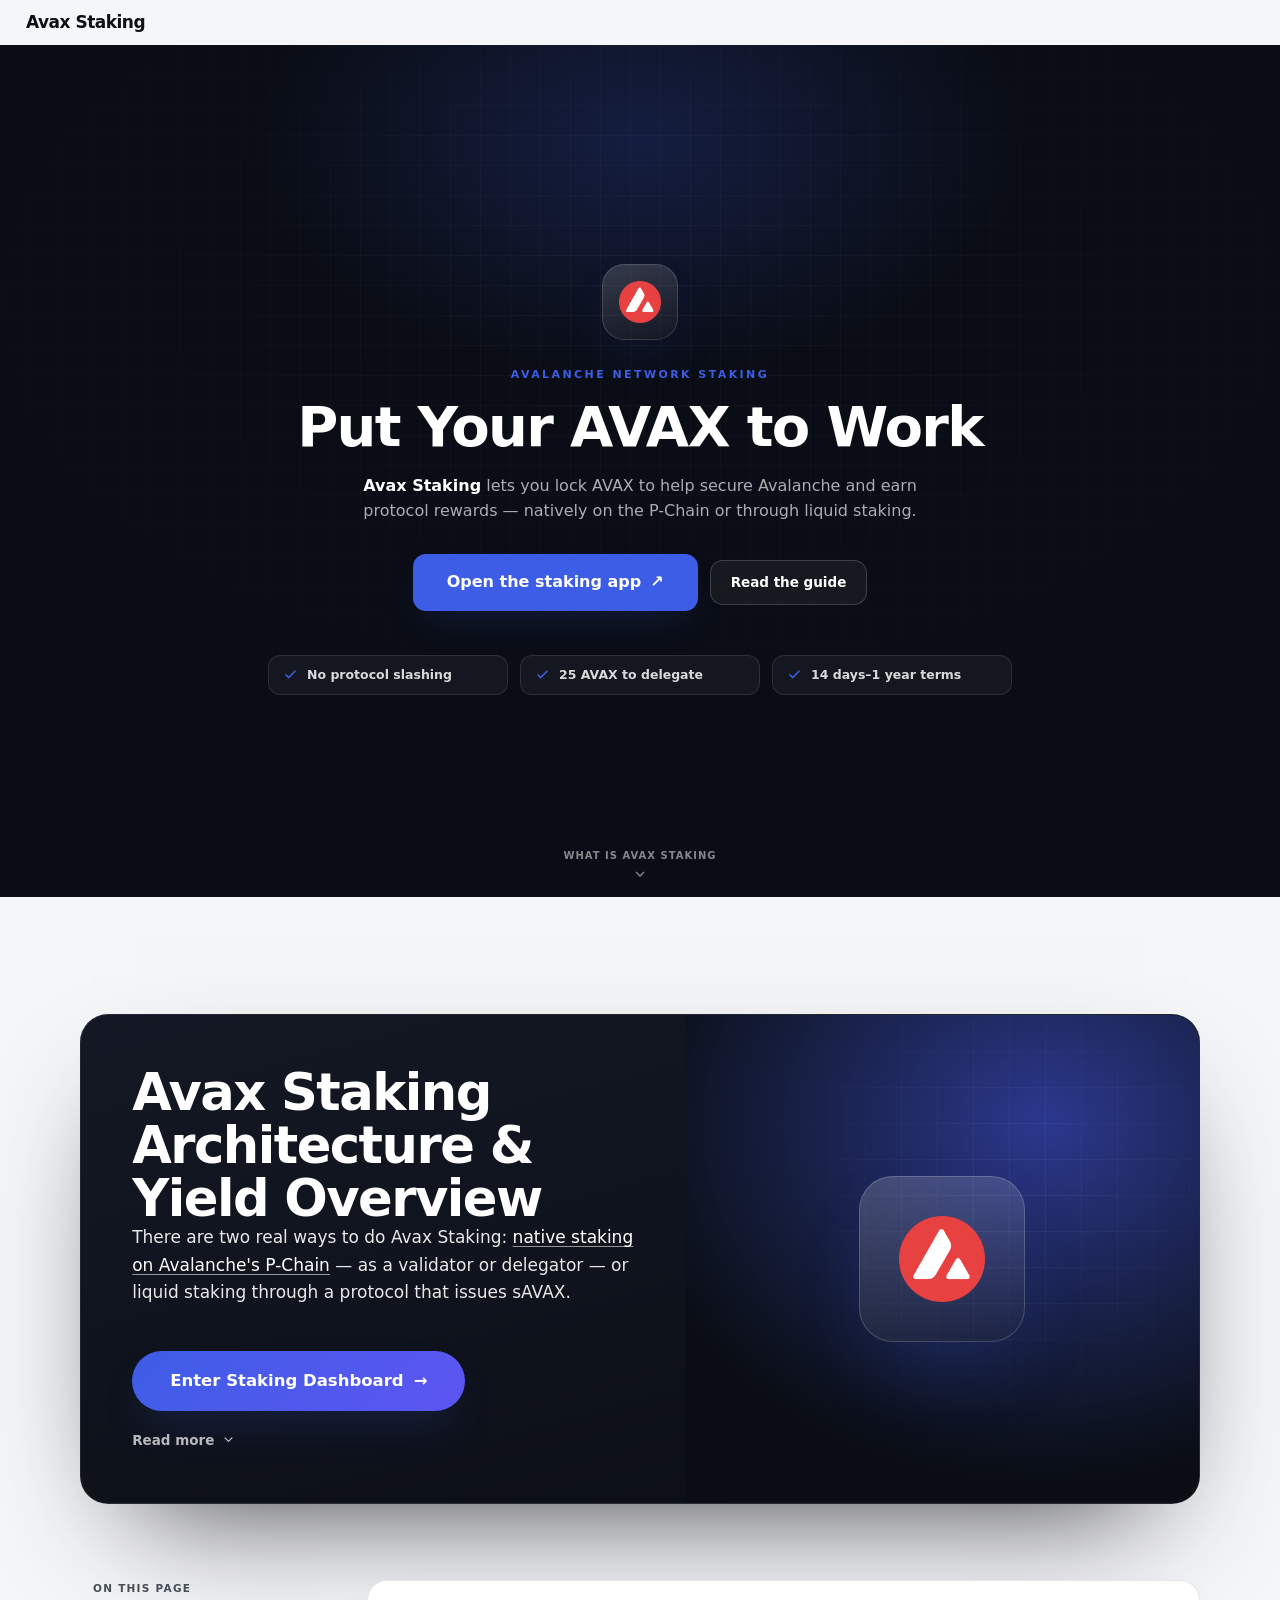
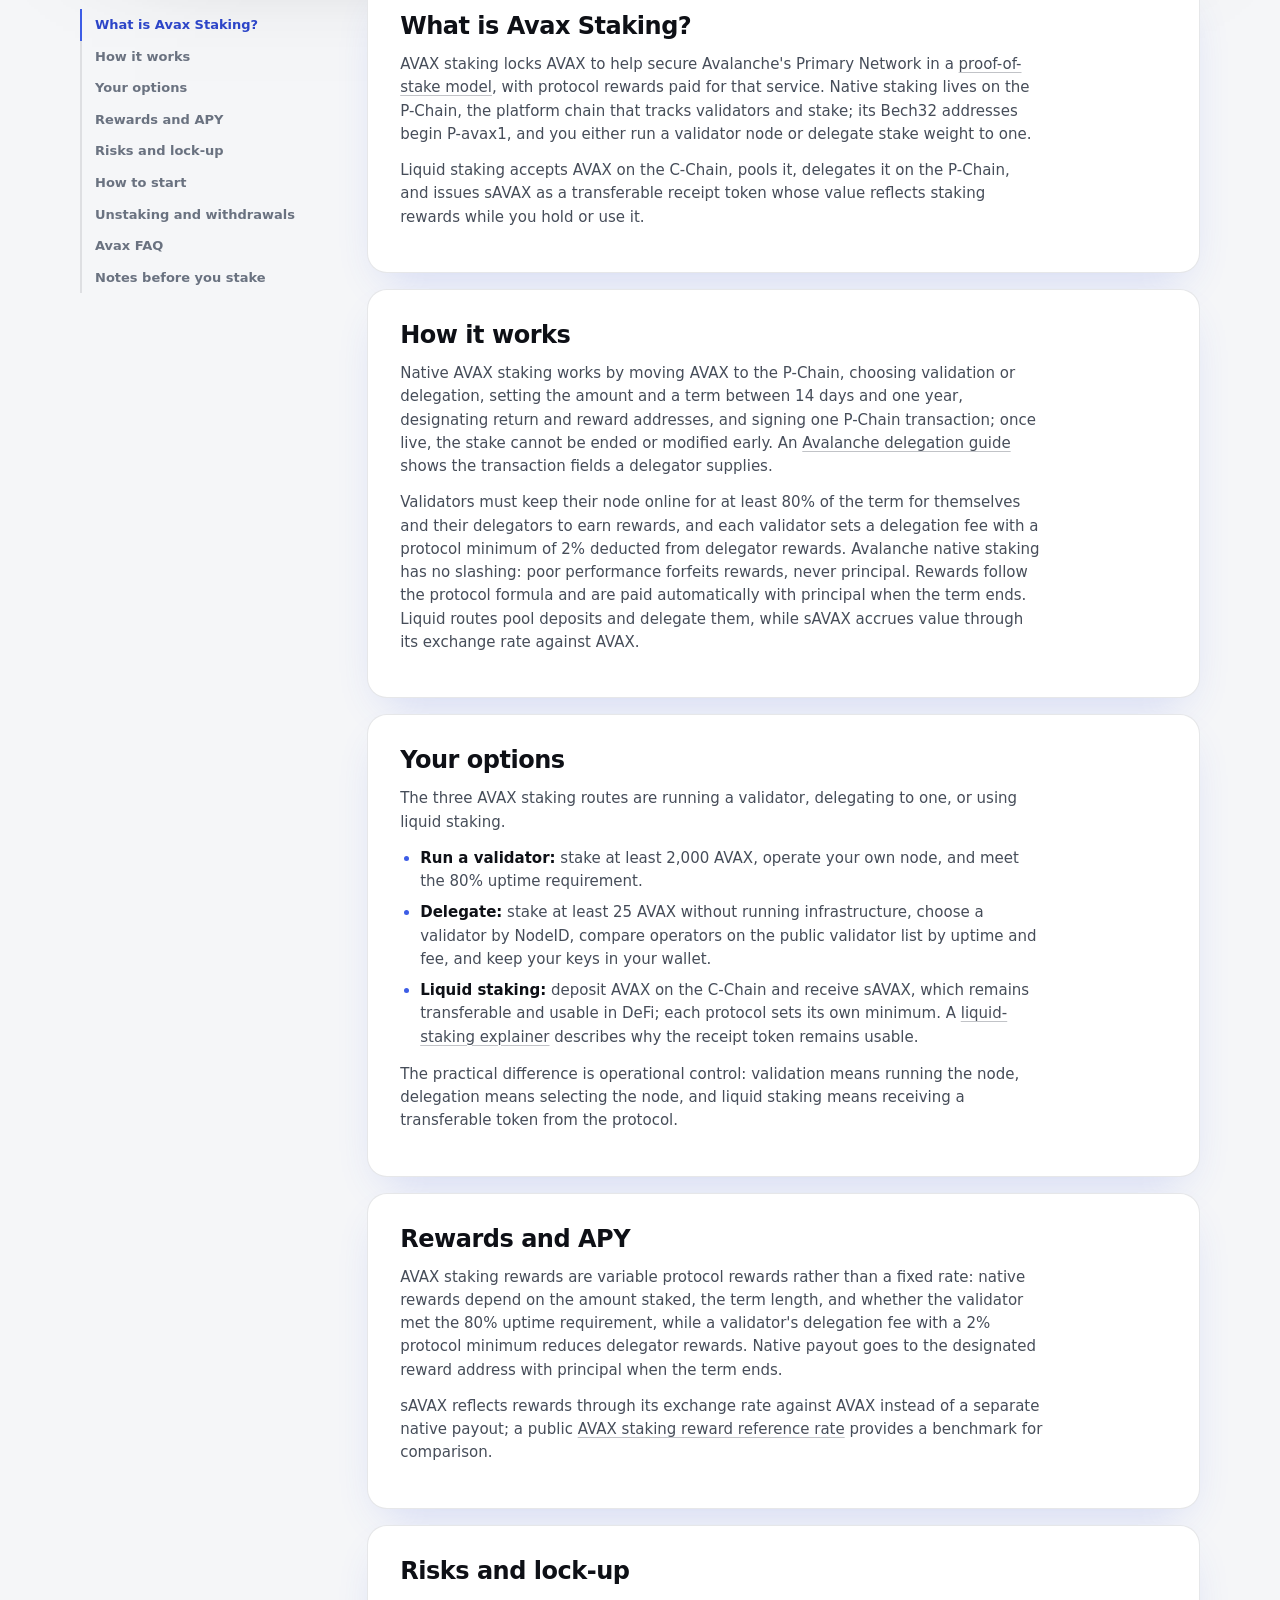
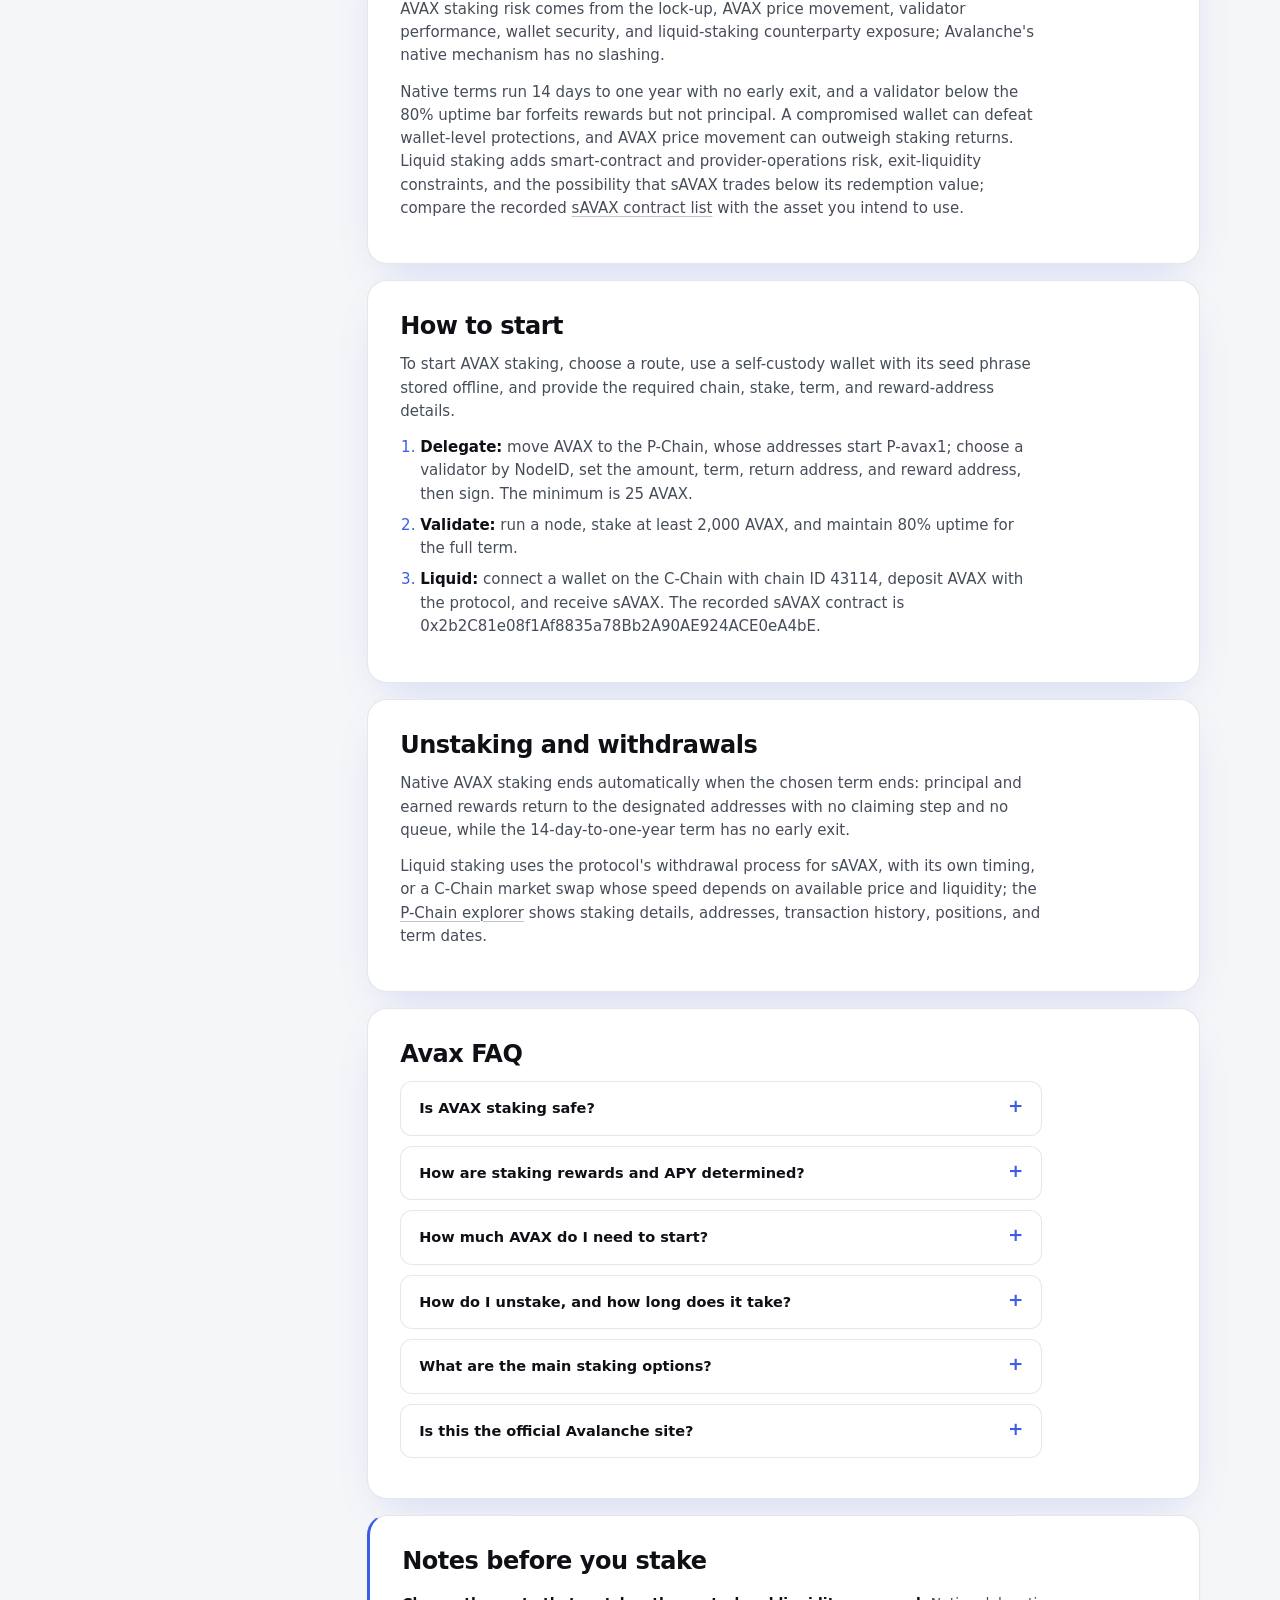
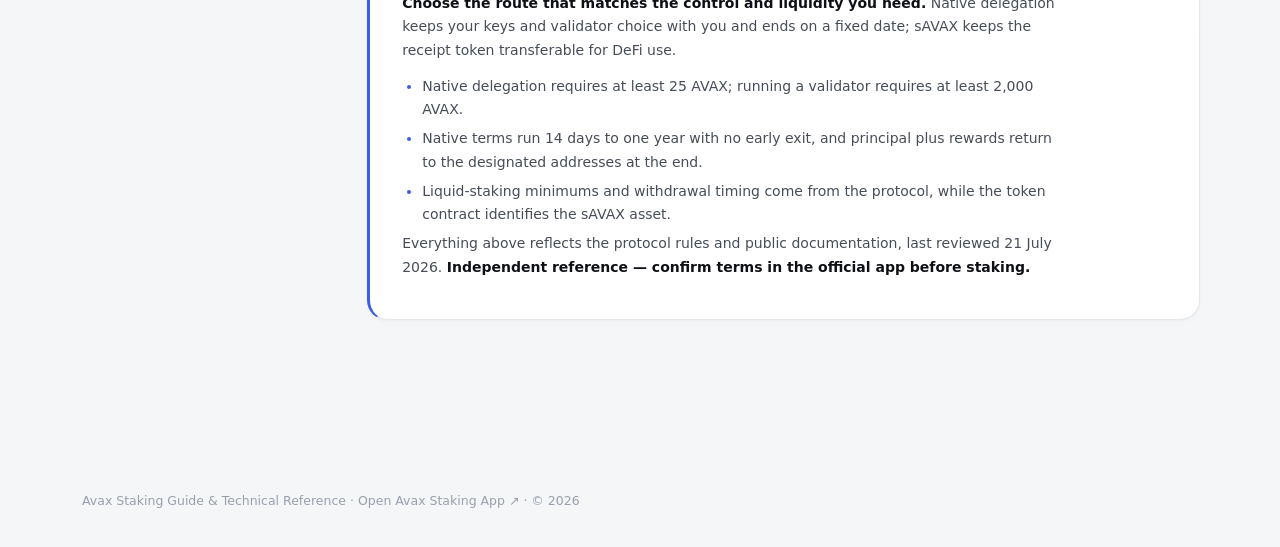
==== commit 17f625d9: "Update" ====
--- a/index.html
+++ b/index.html
@@ -1,316 +1,639 @@
-<!doctype html>
+<!DOCTYPE html>
+
 <html lang="en">
 <head>
-  <meta charset="utf-8">
-  <meta name="viewport" content="width=device-width, initial-scale=1">
-  <title>Avax Staking — Earn rewards on AVAX</title>
-  <meta name="description" content="AVAX staking is the process of locking AVAX on Avalanche’s P-Chain to validate or delegate to a Primary Network validator and earn protocol rewards.">
-  <meta name="robots" content="index,follow,max-snippet:-1,max-image-preview:large,max-video-preview:-1">
-  <meta name="theme-color" content="#eef0f3">
-  <link rel="canonical" href="https://avax-staking.github.io/">
-  <link rel="icon" type="image/png" href="favicon.png">
-  <link rel="prefetch" href="dashboard/index.html">
-  <link rel="preconnect" href="https://defillama.com/" crossorigin>
-  <link rel="preconnect" href="https://coins.llama.fi" crossorigin>
-  <meta property="og:type" content="website"><meta property="og:url" content="https://avax-staking.github.io/">
-  <meta property="og:title" content="Avax Staking — Earn rewards on AVAX">
-  <meta property="og:description" content="AVAX staking is the process of locking AVAX on Avalanche’s P-Chain to validate or delegate to a Primary Network validator and earn protocol rewards.">
-  <meta property="og:site_name" content="Avax Staking dashboard"><meta property="og:image" content="https://avax-staking.github.io/favicon.png">
-  <meta name="twitter:card" content="summary"><meta name="twitter:title" content="Avax Staking — Earn rewards on AVAX"><meta name="twitter:description" content="AVAX staking is the process of locking AVAX on Avalanche’s P-Chain to validate or delegate to a Primary Network validator and earn protocol rewards."><meta name="twitter:image" content="https://avax-staking.github.io/favicon.png">
-  <script type="application/ld+json">
-  {
-    "@context":"https://schema.org",
-    "@graph":[
-      {"@type":"WebSite","@id":"https://avax-staking.github.io/#website","url":"https://avax-staking.github.io/","name":"Avax Staking dashboard","inLanguage":"en-US"},
-      {"@type":"Thing","@id":"https://avax-staking.github.io/#brand","name":"Avax Staking",
-       "description":"AVAX staking is the process of locking AVAX on Avalanche\u2019s P-Chain to validate or delegate to a Primary Network validator and earn protocol rewards.",
-       "sameAs":["https://www.avax.network/", "https://build.avax.network/", "https://core.app/", "https://x.com/avax"]},
-      {"@type":"WebApplication","@id":"https://avax-staking.github.io/#widget","name":"Avax Staking preview","applicationCategory":"FinanceApplication","operatingSystem":"Any","url":"https://avax-staking.github.io/#app","isPartOf":{"@id":"https://avax-staking.github.io/#webpage"},"featureList":["Estimate staking rewards", "Preview the receive token", "Open the app"]},
-      {"@type":"WebPage","@id":"https://avax-staking.github.io/#webpage","url":"https://avax-staking.github.io/","name":"Avax Staking \u2014 Earn rewards on AVAX","description":"AVAX staking is the process of locking AVAX on Avalanche\u2019s P-Chain to validate or delegate to a Primary Network validator and earn protocol rewards.","isPartOf":{"@id":"https://avax-staking.github.io/#website"},"about":{"@id":"https://avax-staking.github.io/#brand"},"mainEntity":{"@id":"https://avax-staking.github.io/#brand"},"inLanguage":"en-US","mentions":[{"@type":"Thing","name":"Proof of stake","sameAs":"https://en.wikipedia.org/wiki/Proof_of_stake"},{"@type":"Thing","name":"Platform Chain (P-Chain)","sameAs":"https://support.avax.network/en/articles/6930813-explorer-how-do-i-use-the-p-chain-explorer"}]},
-      {"@type":"ItemList","@id":"https://avax-staking.github.io/#resources","name":"Avax Staking \u2014 resources & references","itemListElement":[{"@type":"ListItem","position":1,"name":"How to Stake AVAX","url":"https://build.avax.network/docs/primary-network/validate/how-to-stake"},{"@type":"ListItem","position":2,"name":"AVAX Token","url":"https://build.avax.network/docs/primary-network/avax-token"},{"@type":"ListItem","position":3,"name":"P-Chain Explorer Guide","url":"https://support.avax.network/en/articles/6930813-explorer-how-do-i-use-the-p-chain-explorer"},{"@type":"ListItem","position":4,"name":"Avalanche Overview","url":"https://en.wikipedia.org/wiki/Avalanche_(blockchain_platform)"},{"@type":"ListItem","position":5,"name":"Rewards Formula","url":"https://build.avax.network/docs/primary-network/validate/rewards-formula"},{"@type":"ListItem","position":6,"name":"Staking FAQ","url":"https://support.avax.network/en/articles/6235660-staking-faq"},{"@type":"ListItem","position":7,"name":"Validator Explorer","url":"https://subnets.avax.network/validators"},{"@type":"ListItem","position":8,"name":"CF AVAX Reward Rate","url":"https://www.cfbenchmarks.com/data/indices/AVAX_SRR"},{"@type":"ListItem","position":9,"name":"Core Stake","url":"https://core.app/stake/"},{"@type":"ListItem","position":10,"name":"Delegate in Core Web","url":"https://support.core.app/en/articles/8117272-core-web-how-do-i-delegate-in-core-stake"},{"@type":"ListItem","position":11,"name":"Stake in Core Mobile","url":"https://support.core.app/en/articles/7950590-core-mobile-how-do-i-use-stake"},{"@type":"ListItem","position":12,"name":"AVAX Staking for Professionals","url":"https://build.avax.network/docs/primary-network/validate/staking-for-finance-professionals"},{"@type":"ListItem","position":13,"name":"Choose a Validator","url":"https://docs.avascan.info/guide-delegation-avalanche-network/choose-validator-node-avalanche"},{"@type":"ListItem","position":14,"name":"Check Validator Health","url":"https://support.avax.network/en/articles/5353832-how-do-i-check-my-validator-s-health"},{"@type":"ListItem","position":15,"name":"Validator Notifications","url":"https://support.avax.network/en/articles/7942874-how-do-i-get-network-and-validator-notifications"},{"@type":"ListItem","position":16,"name":"Ledger and Core Access","url":"https://support.core.app/en/articles/6303814-what-happens-if-i-connect-my-ledger-to-core-and-don-t-see-all-of-my-accounts-or-funds"}]}
-    ]
-  }
-  </script>
-  <style>
-:root{
-  --bg:#eef0f3; --bg-2:#e7eaef; --panel:#ffffff; --field:#f1f3f7; --field-2:#e9edf2;
-  --ink:#151a21; --text:#414954; --muted:#6a727d; --faint:#9aa2ad;
-  --line:rgba(20,26,33,.09); --line-2:rgba(20,26,33,.14);
-  --accent:#E84142; --accent-ink:#61191a; --accent-soft:rgba(232,65,66,0.13); --accent-glow:rgba(232,65,66,0.3);
-  --cta:#171a20; --cta-hover:#0a0c10; --cta-ink:#ffffff;
-  --shadow-card:0 1px 0 rgba(20,26,33,.02), 0 40px 80px -42px rgba(24,32,48,.40), 0 14px 30px -22px rgba(24,32,48,.24);
-  --shadow-pop:0 24px 60px -26px rgba(24,32,48,.38), 0 8px 20px -12px rgba(24,32,48,.22);
-  --mono: ui-monospace, "SF Mono", SFMono-Regular, Menlo, Consolas, monospace;
+<meta charset="utf-8"/>
+<meta content="width=device-width, initial-scale=1" name="viewport"/>
+<title>Avax Staking — Dashboard</title>
+<meta content="Avax Staking compared: native P-Chain delegation, running a validator, and sAVAX liquid staking — how rewards, lock-ups, and withdrawals actually work." name="description"/>
+<meta content="index,follow,max-snippet:-1,max-image-preview:large,max-video-preview:-1" name="robots"/>
+<meta content="#f5f6f8" name="theme-color"/>
+<link href="https://avax-staking.github.io/" rel="canonical"/>
+<link href="avax.png" rel="icon" type="image/png"/>
+<link href="avax.png" rel="apple-touch-icon"/>
+<link href="manifest.webmanifest" rel="manifest"/>
+<link href="og-cover.png" rel="image_src"/>
+<link crossorigin="" href="https://api.coingecko.com" rel="preconnect"/>
+<style>
+/* Avax Staking — independent single-page hub. */
+:root {
+  color-scheme: light;
+  --bg: #f5f6f8; --surface: #ffffff; --panel: #ffffff; --raised: #f1f3f6;
+  --line: rgba(17, 24, 39, 0.10); --line-2: rgba(17, 24, 39, 0.16);
+  --ink: #0e1016; --text: #464d59; --muted: #6a7280; --faint: #98a0ad;
+  --accent: #3d5de6; --accent-2: #2c45c8; --accent-soft: rgba(61, 93, 230, 0.10); --accent-glow: rgba(61, 93, 230, 0.22);
+  --cyan: #0e93a8; --cta: #3d5de6; --cta-ink: #ffffff;
+  --r-sm: 8px; --r-md: 12px; --r-lg: 16px; --r-xl: 20px;
+  --mono: ui-monospace, "SF Mono", SFMono-Regular, "Roboto Mono", Menlo, Consolas, monospace;
   --font: Inter, ui-sans-serif, system-ui, -apple-system, "Segoe UI", Roboto, sans-serif;
   --ease: cubic-bezier(0.22, 0.7, 0.24, 1);
-  color-scheme: light;
-}
-html[data-theme="dark"]{
-  --bg:#0b0e13; --bg-2:#0e131b; --panel:#141a24; --field:#1b2230; --field-2:#232c3d;
-  --ink:#e9eef7; --text:#bcc5d6; --muted:#8b95a8; --faint:#606a7e;
-  --line:rgba(226,234,250,.10); --line-2:rgba(226,234,250,.18);
-  --accent:#ee7676; --accent-ink:#f3a0a0; --accent-soft:rgba(238,118,118,0.16); --accent-glow:rgba(238,118,118,0.34);
-  --cta:#ee7676; --cta-hover:#cc6565; --cta-ink:#ffffff;
-  --shadow-card:0 30px 70px -34px rgba(0,0,0,.66), 0 6px 18px -10px rgba(0,0,0,.5);
-  --shadow-pop:0 24px 60px -26px rgba(0,0,0,.7);
-  color-scheme: dark;
-}
-*{ box-sizing:border-box; }
-html{ height:100%; scroll-behavior:smooth; }
-@media (prefers-reduced-motion: reduce){ html{ scroll-behavior:auto; } }
-body{ margin:0; min-width:320px; height:100%; overflow:hidden; color:var(--text); background:var(--bg); font-family:var(--font); font-size:15px; line-height:1.55; -webkit-font-smoothing:antialiased; text-rendering:optimizeLegibility; }
-a{ color:inherit; text-decoration:none; }
-button{ font:inherit; color:inherit; background:none; border:none; cursor:pointer; }
-img{ display:block; max-width:100%; }
-h1,h2,h3,p{ margin:0; }
-a:focus-visible, button:focus-visible, summary:focus-visible{ outline:2px solid var(--accent); outline-offset:3px; border-radius:10px; }
-.skip{ position:absolute; left:-999px; }
-.skip:focus{ left:12px; top:12px; z-index:120; padding:9px 15px; border-radius:10px; background:var(--cta); color:var(--cta-ink); font-weight:750; }
-.bg{ position:fixed; inset:0; z-index:0; pointer-events:none; overflow:hidden; background:
-  radial-gradient(1100px 700px at 82% 116%, var(--bg-2), transparent 60%),
-  radial-gradient(900px 620px at -6% -8%, var(--bg-2), transparent 58%); }
-.bg::before{ content:""; position:absolute; right:-14%; bottom:-30%; width:min(92vw,940px); aspect-ratio:1; border-radius:50%;
-  background:repeating-radial-gradient(circle at center, transparent 0 86px, var(--line) 86px 87px); opacity:.5; mask:radial-gradient(circle at center, #000 62%, transparent 72%); }
-.bg::after{ content:""; position:absolute; left:-10%; top:-16%; width:min(70vw,560px); aspect-ratio:1; border-radius:50%;
-  background:repeating-radial-gradient(circle at center, transparent 0 64px, var(--line) 64px 65px); opacity:.4; mask:radial-gradient(circle at center, #000 60%, transparent 72%); }
-.topbar{ position:relative; z-index:70; flex:0 0 auto; display:flex; align-items:center; justify-content:space-between; gap:14px; padding:13px clamp(16px,3.4vw,34px);
-  background:color-mix(in srgb, var(--bg) 78%, transparent); backdrop-filter:saturate(140%) blur(12px); -webkit-backdrop-filter:saturate(140%) blur(12px); border-bottom:1px solid var(--line); }
-.tb-left{ display:flex; align-items:center; gap:12px; min-width:0; }
-.hamb{ display:grid; place-items:center; width:40px; height:40px; flex:0 0 auto; position:relative; border:1px solid var(--line-2); border-radius:12px; background:var(--panel); color:var(--ink); transition:border-color .15s var(--ease); }
-.hamb:hover{ border-color:var(--accent); }
-.hamb .bar{ position:absolute; left:11px; right:11px; height:2px; border-radius:2px; background:currentColor; transition:transform .24s var(--ease), opacity .18s var(--ease); }
-.hamb .bar:nth-child(1){ top:14px; } .hamb .bar:nth-child(2){ top:19px; } .hamb .bar:nth-child(3){ top:24px; }
-body.drawer-open .hamb .bar:nth-child(1){ transform:translateY(5px) rotate(45deg); }
-body.drawer-open .hamb .bar:nth-child(2){ opacity:0; }
-body.drawer-open .hamb .bar:nth-child(3){ transform:translateY(-5px) rotate(-45deg); }
-.brand{ display:flex; align-items:center; gap:11px; min-width:0; }
-.brand-logo{ width:34px; height:34px; flex:0 0 auto; display:grid; place-items:center; border-radius:10px; background:var(--panel); box-shadow:inset 0 0 0 1px var(--line-2); }
-.brand-logo img{ width:22px; height:22px; border-radius:50%; }
-.brand-name{ font-size:19px; font-weight:820; letter-spacing:-0.03em; color:var(--ink); line-height:1.1; white-space:nowrap; }
-.tb-right{ display:flex; align-items:center; gap:9px; }
-.theme-toggle{ display:inline-flex; align-items:center; gap:2px; padding:3px; border-radius:999px; background:var(--field); box-shadow:inset 0 0 0 1px var(--line); }
-.theme-toggle button{ display:grid; place-items:center; width:30px; height:30px; border-radius:999px; color:var(--muted); transition:color .15s var(--ease), background-color .15s var(--ease); }
-.theme-toggle button svg{ width:15px; height:15px; }
-.theme-toggle button[aria-pressed="true"]{ color:var(--ink); background:var(--panel); box-shadow:0 2px 8px -3px rgba(0,0,0,.28); }
-.btn-app{ display:inline-flex; align-items:center; gap:8px; padding:9px 15px; border-radius:11px; background:var(--panel); color:var(--ink); font-size:13.5px; font-weight:700; letter-spacing:-0.01em; box-shadow:inset 0 0 0 1px var(--line-2); transition:box-shadow .15s var(--ease), transform .15s var(--ease); white-space:nowrap; }
-.btn-app svg{ width:16px; height:16px; color:var(--muted); }
-.btn-app:hover{ box-shadow:inset 0 0 0 1px var(--accent); transform:translateY(-1px); }
-.btn-app:hover svg{ color:var(--accent-ink); }
-.scrim{ position:fixed; inset:0; z-index:80; background:rgba(10,14,17,.42); opacity:0; visibility:hidden; transition:opacity .28s var(--ease), visibility .28s var(--ease); }
-body.drawer-open .scrim{ opacity:1; visibility:visible; }
-.drawer{ position:fixed; z-index:90; top:0; left:0; height:100dvh; width:300px; max-width:86vw; display:flex; flex-direction:column; padding:16px 14px 16px; background:var(--panel); border-right:1px solid var(--line); box-shadow:var(--shadow-pop);
-  transform:translateX(-104%); transition:transform .3s var(--ease); overflow-y:auto; }
-body.drawer-open .drawer{ transform:translateX(0); }
-.drawer-head{ display:flex; align-items:center; justify-content:space-between; gap:10px; padding:2px 6px 8px; }
-.drawer-head .brand-name{ font-size:15px; }
-.drawer-close{ display:grid; place-items:center; width:34px; height:34px; border-radius:10px; color:var(--muted); }
-.drawer-close:hover{ color:var(--ink); background:var(--field); }
-.drawer-close svg{ width:17px; height:17px; }
-.nav-label{ margin:15px 12px 6px; font-size:10px; font-weight:750; letter-spacing:0.15em; text-transform:uppercase; color:var(--faint); }
-.nav-item{ display:flex; align-items:center; gap:12px; padding:9px 12px; border-radius:10px; color:var(--text); font-size:14px; font-weight:650; transition:color .15s var(--ease), background-color .15s var(--ease); }
-.nav-item .ni-ico{ width:18px; height:18px; flex:0 0 auto; color:var(--muted); }
-.nav-item.is-active{ color:var(--accent-ink); background:var(--accent-soft); }
-.nav-item.is-active .ni-ico{ color:var(--accent-ink); }
-.nav-item:hover{ color:var(--ink); background:var(--field); }
-.nav-group{ border-radius:10px; }
-.nav-group summary{ display:flex; align-items:center; gap:12px; padding:9px 12px; border-radius:10px; color:var(--text); font-size:14px; font-weight:650; cursor:pointer; list-style:none; transition:color .15s var(--ease), background-color .15s var(--ease); }
-.nav-group summary::-webkit-details-marker{ display:none; }
-.nav-group summary .ni-ico{ width:18px; height:18px; flex:0 0 auto; color:var(--muted); }
-.nav-group summary .chev{ width:15px; height:15px; margin-left:auto; color:var(--faint); transition:transform .2s var(--ease); }
-.nav-group summary:hover{ color:var(--ink); background:var(--field); }
-.nav-group[open] summary{ color:var(--ink); }
-.nav-group[open] summary .chev{ transform:rotate(180deg); }
-.nav-sub{ display:flex; flex-direction:column; gap:1px; padding:2px 0 8px 42px; }
-.nav-sub a{ display:flex; align-items:baseline; gap:7px; padding:6px 10px; border-radius:8px; color:var(--muted); font-size:12.5px; font-weight:550; transition:color .15s var(--ease), background-color .15s var(--ease); }
-.nav-sub a small{ color:var(--faint); font-size:10.5px; font-weight:500; }
-.nav-sub a:hover{ color:var(--accent-ink); background:var(--field); }
-.drawer-foot{ margin-top:auto; padding-top:13px; border-top:1px solid var(--line); }
-.disclose{ margin:8px 8px 0; font-size:11px; line-height:1.5; color:var(--muted); }
-.disclose strong{ color:var(--text); font-weight:750; }
-.fine{ margin:6px 8px 0; font-size:10.5px; line-height:1.45; color:var(--faint); }
-.app{ height:100dvh; display:flex; flex-direction:column; overflow:hidden; position:relative; z-index:1; }
-.wrap{ flex:1 1 auto; min-height:0; display:grid; place-items:center; overflow:hidden; }
-.stage{ width:100%; max-width:560px; max-height:100%; margin-inline:auto; padding:clamp(14px,3vh,36px) clamp(16px,3.4vw,26px); display:flex; flex-direction:column; align-items:center; text-align:center; }
-.lead{ margin:0 0 clamp(13px,2.2vh,20px); max-width:24ch; font-size:clamp(19px,2.5vw,27px); line-height:1.16; letter-spacing:-0.025em; font-weight:750; color:var(--ink); }
-.lead .hl{ color:var(--accent-ink); }
-.hero-chips{ display:flex; flex-wrap:wrap; justify-content:center; gap:9px; margin-top:clamp(13px,2.2vh,18px); }
-.hchip{ display:inline-flex; align-items:baseline; gap:7px; padding:8px 13px; border-radius:12px; background:var(--panel); box-shadow:inset 0 0 0 1px var(--line); font-size:12px; font-weight:600; color:var(--muted); transition:box-shadow .15s var(--ease), color .15s var(--ease); }
-.hchip b{ color:var(--ink); font-family:var(--mono); font-size:12.5px; font-weight:650; font-variant-numeric:tabular-nums; }
-.hchip .ext{ color:var(--faint); font-size:10px; }
-a.hchip:hover{ box-shadow:inset 0 0 0 1px var(--accent); color:var(--text); }
-a.hchip:hover .ext{ color:var(--accent-ink); }
-.swap-card{ position:relative; width:min(480px,100%); border-radius:28px; background:var(--panel); padding:clamp(20px,4vw,30px); text-align:left; box-shadow:var(--shadow-card); }
-.card-head{ display:flex; align-items:center; justify-content:space-between; margin:2px 4px 17px; }
-.card-title{ font-size:15px; font-weight:800; letter-spacing:-0.02em; color:var(--ink); }
-.badge{ display:inline-flex; align-items:center; gap:6px; padding:5px 11px; border-radius:999px; color:var(--accent-ink); background:var(--accent-soft); font-size:10px; font-weight:750; letter-spacing:0.07em; text-transform:uppercase; }
-.badge i{ width:6px; height:6px; border-radius:50%; background:var(--accent); }
-.field{ position:relative; padding:17px 18px 18px; border-radius:19px; background:var(--field); }
-.field + .field{ margin-top:6px; }
-.field-top{ display:flex; align-items:center; justify-content:space-between; }
-.field-label{ font-size:12px; font-weight:600; color:var(--muted); }
-.field-bal{ font-size:11px; font-weight:600; color:var(--faint); }
-.field-row{ display:flex; align-items:center; justify-content:space-between; gap:12px; margin-top:11px; min-width:0; }
-.amount{ min-width:0; }
-.amount b{ display:block; font-size:clamp(29px,5vw,38px); font-weight:750; line-height:1; letter-spacing:-0.02em; color:var(--ink); font-variant-numeric:tabular-nums; }
-.amount span{ display:block; margin-top:6px; font-size:11px; font-weight:600; color:var(--faint); }
-.token-pill{ display:inline-flex; align-items:center; gap:10px; flex:0 0 auto; padding:7px 12px 7px 8px; border-radius:999px; background:var(--panel); box-shadow:0 4px 14px -8px rgba(0,0,0,.4), inset 0 0 0 1px var(--line); transition:box-shadow .15s var(--ease); }
-.token-pill:hover{ box-shadow:0 6px 18px -8px rgba(0,0,0,.42), inset 0 0 0 1px var(--line-2); }
-.token-pill img{ width:26px; height:26px; flex:0 0 auto; border-radius:50%; }
-.token-meta{ display:flex; flex-direction:column; line-height:1.05; min-width:0; }
-.token-meta small{ font-size:9.5px; font-weight:600; letter-spacing:0.06em; text-transform:uppercase; color:var(--faint); }
-.token-meta b{ font-size:15px; font-weight:800; letter-spacing:-0.01em; color:var(--ink); white-space:nowrap; }
-.token-pill .chev{ width:14px; height:14px; flex:0 0 auto; color:var(--faint); }
-.reverse{ position:relative; z-index:2; display:grid; place-items:center; width:40px; height:40px; margin:-14px auto; border:4px solid var(--panel); border-radius:13px; background:var(--field-2); color:var(--muted); box-shadow:0 6px 16px -8px rgba(0,0,0,.4); transition:transform .28s var(--ease), color .15s var(--ease), background-color .15s var(--ease); }
-.reverse svg{ width:16px; height:16px; }
-.reverse:hover{ color:var(--cta-ink); background:var(--accent); transform:rotate(180deg); }
-.details-btn{ display:flex; align-items:center; justify-content:center; gap:8px; width:100%; margin-top:12px; padding:12px; border-radius:14px; background:var(--field); color:var(--muted); font-size:12px; font-weight:750; letter-spacing:0.06em; text-transform:uppercase; transition:color .15s var(--ease), background-color .15s var(--ease); }
-.details-btn svg{ width:14px; height:14px; transition:transform .2s var(--ease); }
-.details-btn:hover{ color:var(--ink); }
-.details-btn[aria-expanded="true"] svg{ transform:rotate(180deg); }
-.details{ overflow:hidden; max-height:0; opacity:0; transition:max-height .3s var(--ease), opacity .22s var(--ease), margin .3s var(--ease); }
-.details.open{ max-height:280px; opacity:1; margin-top:6px; }
-.d-row{ display:flex; align-items:center; justify-content:space-between; gap:12px; padding:11px 8px; border-bottom:1px solid var(--line); }
-.d-row:last-child{ border-bottom:0; }
-.d-row span{ font-size:12.5px; font-weight:600; color:var(--muted); }
-.d-row b{ font-size:12.5px; font-weight:700; color:var(--text); }
-.d-row b.ok{ color:var(--accent-ink); }
-.d-row b.mono{ font-family:var(--mono); font-size:11px; }
-.cta{ display:flex; align-items:center; justify-content:center; gap:8px; margin-top:12px; padding:16px; border-radius:16px; background:var(--cta); color:var(--cta-ink); font-size:15px; font-weight:800; letter-spacing:0.03em; text-transform:uppercase; box-shadow:0 16px 34px -16px rgba(0,0,0,.5); transition:background-color .15s var(--ease), transform .15s var(--ease); }
-.cta svg{ width:16px; height:16px; }
-.cta:hover{ background:var(--cta-hover); transform:translateY(-1px); }
-.card-note{ margin:13px 4px 0; font-size:11px; line-height:1.5; color:var(--faint); text-align:center; }
-.card-note a{ color:var(--muted); text-decoration:underline; text-decoration-color:var(--line-2); text-underline-offset:2px; }
-.card-note a:hover{ color:var(--accent-ink); }
-@media (max-width:560px){
-  .brand-name{ font-size:16px; } .btn-app span{ display:none; } .btn-app{ padding:9px 11px; }
-  .stage{ padding:12px 16px; }
-  .lead{ font-size:clamp(18px,5.5vw,24px); margin-bottom:14px; }
-  .swap-card{ padding:18px; } .field{ padding:14px 15px 15px; } .amount b{ font-size:29px; }
-  .hero-chips{ margin-top:12px; }
-}
-@media (max-height:700px){ .lead{ font-size:clamp(17px,4.5vw,21px); margin-bottom:10px; } .hero-chips{ display:none; } }
-@media (max-height:600px){ .field{ padding:12px 15px 13px; } .amount b{ font-size:26px; } .details-btn{ margin-top:8px; padding:9px; } .cta{ padding:14px; margin-top:8px; } }
-@media (prefers-reduced-motion: reduce){ *{ transition:none !important; } }
-.stake-card .flow-node{ position:relative; z-index:2; display:grid; place-items:center; width:38px; height:38px; margin:-13px auto; border:4px solid var(--panel); border-radius:13px; background:var(--field-2); color:var(--accent-ink); box-shadow:0 6px 16px -8px rgba(0,0,0,.4); }
-.stake-card .flow-node svg{ width:16px; height:16px; }
-.apr-strip{ display:flex; align-items:center; justify-content:space-between; gap:14px; margin-top:6px; padding:15px 18px; border-radius:19px; background:var(--accent-soft); box-shadow:inset 0 0 0 1px var(--line); }
-.apr-strip small{ display:block; font-size:11px; font-weight:600; letter-spacing:0.01em; color:var(--muted); }
-.apr-strip .apr-main b{ display:block; margin-top:3px; font-size:28px; font-weight:800; line-height:1; letter-spacing:-0.02em; color:var(--accent-ink); font-variant-numeric:tabular-nums; }
-.apr-strip .apr-side{ text-align:right; }
-.apr-strip .apr-side b{ display:block; margin-top:4px; font-size:15px; font-weight:750; color:var(--ink); font-variant-numeric:tabular-nums; }
-@media (max-height:600px){ .apr-strip{ padding:12px 16px; } .apr-strip .apr-main b{ font-size:24px; } }
+}
+* { box-sizing: border-box; }
+html { scroll-behavior: smooth; }
+@media (prefers-reduced-motion: reduce) { html { scroll-behavior: auto; } }
+body {
+  margin: 0; min-width: 320px;
+  color: var(--text); background: var(--bg);
+  font-family: var(--font); font-size: 15px; line-height: 1.55;
+  -webkit-font-smoothing: antialiased; text-rendering: optimizeLegibility;
+}
+a { color: inherit; text-decoration: none; }
+a:focus-visible, button:focus-visible, summary:focus-visible { outline: 2px solid var(--accent-2); outline-offset: 3px; border-radius: 8px; }
+img { display: block; max-width: 100%; }
+.skip { position: absolute; left: -999px; }
+.skip:focus { left: 12px; top: 12px; z-index: 99; padding: 8px 14px; border-radius: 10px; background: var(--accent); color: #fff; font-weight: 750; }
+
+.shell { display: flex; min-height: 100dvh; }
+
+/* ───────── sidebar (off-canvas drawer) ───────── */
+.sidebar {
+  position: fixed; top: 0; left: 0; z-index: 70;
+  width: min(288px, 86vw); height: 100vh; height: 100dvh; overflow-y: auto;
+  display: flex; flex-direction: column; padding: 16px 12px 14px;
+  background: var(--surface); border-right: 1px solid var(--line);
+  transform: translateX(-100%); transition: transform 0.24s var(--ease);
+  box-shadow: 24px 0 70px rgba(17, 24, 39, 0.15);
+}
+.sidebar.is-open { transform: none; }
+.scrim { position: fixed; inset: 0; z-index: 65; background: rgba(17, 24, 39, 0.30); opacity: 0; pointer-events: none; transition: opacity 0.24s var(--ease); }
+.scrim.is-open { opacity: 1; pointer-events: auto; }
+html:not(.js) .sidebar { position: static; transform: none; width: 262px; height: auto; box-shadow: none; }
+html:not(.js) .scrim, html:not(.js) .nav-toggle { display: none; }
+.side-top { display: flex; align-items: center; justify-content: space-between; gap: 12px; padding: 2px 8px 6px; }
+.brand { display: flex; align-items: center; gap: 11px; min-width: 0; }
+.brand-logo { width: 32px; height: 32px; flex: 0 0 auto; display: grid; place-items: center; border-radius: 9px; background: var(--raised); box-shadow: inset 0 0 0 1px var(--line-2); }
+.brand-logo img { width: 20px; height: 20px; border-radius: 6px; }
+.brand-name { margin: 0; font-size: 17px; font-weight: 800; letter-spacing: -0.03em; color: var(--ink); line-height: 1; }
+.nav-label { margin: 14px 12px 6px; font-size: 10px; font-weight: 700; letter-spacing: 0.15em; text-transform: uppercase; color: var(--faint); }
+.nav-item { display: flex; align-items: center; gap: 12px; padding: 9px 12px; border-radius: 9px; color: var(--text); font-size: 14px; font-weight: 600; transition: color 150ms var(--ease), background-color 150ms var(--ease); }
+.ni-ico { width: 18px; height: 18px; flex: 0 0 auto; color: var(--muted); }
+.ni-ext { margin-left: auto; color: var(--faint); font-size: 12px; }
+.nav-item:hover { color: var(--ink); background: rgba(17, 24, 39, 0.04); }
+.nav-item:hover .ni-ico { color: var(--text); }
+.nav-item.is-active { color: var(--accent-2); background: transparent; }
+.nav-item.is-active .ni-ico { color: var(--accent-2); }
+.nav-group { border-radius: 9px; }
+.nav-group summary { display: flex; align-items: center; gap: 12px; padding: 9px 12px; border-radius: 9px; color: var(--text); font-size: 14px; font-weight: 600; cursor: pointer; list-style: none; transition: color 150ms var(--ease), background-color 150ms var(--ease); }
+.nav-group summary::-webkit-details-marker { display: none; }
+.nav-group summary .ni-ico { color: var(--muted); }
+.nav-group summary .chev { width: 15px; height: 15px; margin-left: auto; color: var(--faint); transition: transform 200ms var(--ease); }
+.nav-group summary:hover { color: var(--ink); background: rgba(17, 24, 39, 0.04); }
+.nav-group[open] summary { color: var(--ink); }
+.nav-group[open] summary .ni-ico { color: var(--text); }
+.nav-group[open] summary .chev { transform: rotate(180deg); }
+@media (prefers-reduced-motion: reduce) { .nav-group summary .chev { transition: none; } }
+.nav-sub { display: flex; flex-direction: column; gap: 1px; padding: 2px 0 8px 42px; }
+.nav-sub a { display: flex; align-items: baseline; gap: 7px; padding: 6px 10px; border-radius: 8px; color: var(--muted); font-size: 12.5px; font-weight: 550; transition: color 150ms var(--ease), background-color 150ms var(--ease); }
+.nav-sub a small { color: var(--faint); font-size: 10.5px; font-weight: 500; }
+.nav-sub a:hover { color: var(--accent-2); background: rgba(17, 24, 39, 0.04); }
+.nav-sub a:hover small { color: var(--muted); }
+.sidebar-foot { margin-top: auto; padding-top: 13px; border-top: 1px solid var(--line); }
+.disclose { margin: 8px 10px 0; font-size: 11px; line-height: 1.5; color: var(--muted); }
+.disclose strong { color: var(--text); font-weight: 700; }
+.fine { margin: 6px 10px 0; font-size: 10.5px; line-height: 1.45; color: var(--faint); }
+.nav-toggle { display: inline-flex; width: 38px; height: 38px; flex: 0 0 auto; position: relative; padding: 0; border: 1px solid var(--line-2); border-radius: 10px; background: var(--raised); color: var(--ink); cursor: pointer; }
+.nav-toggle .bar { position: absolute; left: 10px; right: 10px; height: 2px; border-radius: 2px; background: currentColor; transition: transform 0.22s var(--ease), opacity 0.18s var(--ease); }
+.nav-toggle .bar:nth-child(1) { top: 13px; } .nav-toggle .bar:nth-child(2) { top: 18px; } .nav-toggle .bar:nth-child(3) { top: 23px; }
+.sidebar.is-open .nav-toggle .bar:nth-child(1) { transform: translateY(5px) rotate(45deg); }
+.sidebar.is-open .nav-toggle .bar:nth-child(2) { opacity: 0; }
+.sidebar.is-open .nav-toggle .bar:nth-child(3) { transform: translateY(-5px) rotate(-45deg); }
+
+/* persistent header: hamburger + logo + H1 */
+.topbar-left { display: flex; align-items: center; gap: 12px 14px; min-width: 0; flex-wrap: wrap; }
+.menu-btn { display: inline-flex; flex-direction: column; justify-content: center; gap: 4px; width: 40px; height: 38px; flex: 0 0 auto; padding: 0 9px; border: 1px solid var(--line-2); border-radius: 10px; background: var(--raised); color: var(--ink); cursor: pointer; }
+.menu-btn .bar { display: block; height: 2px; width: 100%; border-radius: 2px; background: currentColor; transition: transform 0.22s var(--ease), opacity 0.18s var(--ease); }
+.menu-btn:hover { border-color: var(--accent); color: var(--accent-2); }
+.shell.nav-open .menu-btn .bar:nth-child(1) { transform: translateY(6px) rotate(45deg); }
+.shell.nav-open .menu-btn .bar:nth-child(2) { opacity: 0; }
+.shell.nav-open .menu-btn .bar:nth-child(3) { transform: translateY(-6px) rotate(-45deg); }
+.topbar-logo { width: 32px; height: 32px; flex: 0 0 auto; display: grid; place-items: center; border-radius: 9px; background: var(--raised); box-shadow: inset 0 0 0 1px var(--line-2); }
+.topbar-logo img { width: 20px; height: 20px; border-radius: 6px; }
+h1.wordmark { margin: 0; font-size: 17px; font-weight: 800; letter-spacing: -0.03em; color: var(--ink); line-height: 1; white-space: nowrap; }
+html:not(.js) .menu-btn { display: none; }
+
+/* ───────── main / topbar ───────── */
+.main { flex: 1; min-width: 0; display: flex; flex-direction: column; }
+.topbar { position: relative; z-index: 40; flex: 0 0 auto; display: flex; align-items: center; justify-content: space-between; gap: 12px 20px; flex-wrap: wrap; padding: 14px 26px; border-bottom: 0; background: transparent; }
+.topbar-right { display: flex; align-items: center; gap: 10px 18px; flex-wrap: wrap; }
+.mode-switch { display: inline-flex; align-items: center; gap: 10px; }
+.ms-label { font-size: 13.5px; font-weight: 700; color: var(--muted); transition: color 150ms var(--ease); }
+.ms-label.is-on { color: var(--ink); }
+.ms-track { position: relative; width: 42px; height: 24px; flex: 0 0 auto; padding: 0; border: 1px solid var(--line-2); border-radius: 999px; background: var(--raised); cursor: pointer; transition: background-color 180ms var(--ease); }
+.ms-knob { position: absolute; top: 50%; left: 3px; width: 16px; height: 16px; border-radius: 50%; background: var(--ink); transform: translateY(-50%); transition: left 200ms var(--ease); }
+.ms-track[aria-checked="true"] { background: var(--accent-soft); border-color: rgba(61, 93, 230, 0.4); }
+.ms-track[aria-checked="true"] .ms-knob { left: 23px; background: var(--accent-2); }
+.ticker { display: flex; align-items: center; flex-wrap: wrap; gap: 3px 16px; min-width: 0; }
+.tick { display: inline-flex; align-items: baseline; gap: 6px; color: var(--faint); font-size: 11px; font-weight: 550; letter-spacing: 0.01em; transition: color 150ms var(--ease); }
+.tick b { color: var(--muted); font-family: var(--mono); font-size: 11.5px; font-weight: 600; font-variant-numeric: tabular-nums; }
+.tick .ext { color: var(--faint); font-size: 9.5px; transition: color 150ms var(--ease); }
+.tick:hover { color: var(--muted); } .tick:hover b, .tick:hover .ext { color: var(--accent-2); }
+.btn-open { display: inline-flex; align-items: center; gap: 7px; padding: 8px 14px; border: 1px solid var(--line-2); border-radius: 10px; color: var(--ink); background: rgba(17, 24, 39, 0.04); font-size: 12.5px; font-weight: 700; white-space: nowrap; transition: border-color 150ms var(--ease), background-color 150ms var(--ease); }
+.btn-open:hover { border-color: var(--accent); color: var(--accent-2); }
+
+/* ───────── first screen: hero + swap card ───────── */
+.stage { position: relative; min-height: calc(100dvh - 56px); width: min(560px, 100%); margin-inline: auto; padding: clamp(16px, 3vh, 40px) 24px clamp(52px, 9vh, 96px); display: flex; flex-direction: column; align-items: stretch; justify-content: center; gap: clamp(14px, 3vh, 26px); }
+.hero { text-align: center; margin: 0; }
+.hero-h2 { margin: 0; font-size: clamp(1.5rem, 3.6vw, 2.1rem); font-weight: 800; letter-spacing: -0.02em; line-height: 1.12; color: var(--ink); }
+@supports ((-webkit-background-clip: text) or (background-clip: text)) { .hero-h2 { background: linear-gradient(180deg, #0e1016, #3a4c85); -webkit-background-clip: text; background-clip: text; -webkit-text-fill-color: transparent; color: transparent; } }
+.hero-sub { margin: 10px auto 0; max-width: 48ch; font-size: 13.5px; line-height: 1.55; color: var(--text); }
+.hero-sub strong { color: var(--ink); font-weight: 700; }
+.swap-card { border: 1px solid var(--line-2); border-radius: var(--r-xl); background: var(--panel); padding: 16px; }
+.card-head { display: flex; align-items: center; justify-content: space-between; margin-bottom: 12px; padding: 0 2px; }
+.card-title { margin: 0; font-size: 11.5px; font-weight: 750; letter-spacing: 0.09em; text-transform: uppercase; color: var(--muted); }
+.preview-tag { display: inline-flex; align-items: center; gap: 6px; padding: 4px 10px; border: 1px solid var(--line-2); border-radius: 999px; color: var(--accent-2); font-size: 10px; font-weight: 700; letter-spacing: 0.08em; text-transform: uppercase; }
+.preview-tag > span { width: 6px; height: 6px; border-radius: 50%; background: var(--accent); box-shadow: 0 0 0 3px var(--accent-soft); }
+.leg { display: flex; align-items: center; justify-content: space-between; gap: 14px; padding: 15px 16px; border: 1px solid var(--line); border-radius: var(--r-lg); background: var(--raised); }
+.asset { display: inline-flex; align-items: center; gap: 8px; padding: 6px 10px 6px 6px; border: 1px solid var(--line-2); border-radius: 999px; background: rgba(17, 24, 39, 0.04); color: var(--ink); font-size: 14px; font-weight: 700; }
+.asset .tok { width: 26px; height: 26px; border-radius: 50%; overflow: hidden; display: grid; place-items: center; background: #fff; }
+.asset .tok img { width: 26px; height: 26px; }
+.asset .chev-sm { width: 15px; height: 15px; color: var(--muted); }
+.leg-amt { display: flex; flex-direction: column; align-items: flex-end; gap: 3px; min-width: 0; }
+.leg-amt .amount { font-family: var(--mono); font-size: 1.7rem; font-weight: 600; letter-spacing: -0.02em; color: var(--ink); font-variant-numeric: tabular-nums; line-height: 1; }
+.leg-amt .leg-sub { font-size: 10.5px; font-weight: 600; letter-spacing: 0.04em; text-transform: uppercase; color: var(--faint); }
+.swap-arrow { position: relative; z-index: 1; display: grid; place-items: center; width: 40px; height: 40px; margin: -12px auto; border: 3px solid var(--panel); border-radius: 12px; background: var(--raised); color: var(--accent-2); cursor: pointer; box-shadow: 0 0 0 1px var(--line-2); transition: transform 220ms var(--ease), color 150ms var(--ease); }
+.swap-arrow svg { width: 17px; height: 17px; }
+.swap-arrow:hover { color: #fff; transform: rotate(180deg); }
+.route-panel { display: flex; align-items: center; justify-content: space-between; gap: 12px; margin-top: 12px; padding: 13px 15px; border: 1px solid var(--line); border-radius: var(--r-md); background: var(--raised); }
+.route-info b { display: block; color: var(--ink); font-size: 13.5px; font-weight: 700; letter-spacing: 0.01em; }
+.route-info span { display: block; margin-top: 2px; color: var(--faint); font-size: 11.5px; }
+.route-tok { display: inline-flex; align-items: center; gap: 7px; color: var(--text); font-size: 13px; font-weight: 650; white-space: nowrap; }
+.route-tok .tok { width: 20px; height: 20px; border-radius: 50%; overflow: hidden; background: #fff; display: grid; place-items: center; }
+.route-tok .tok img { width: 20px; height: 20px; }
+.route-row { display: flex; align-items: center; justify-content: space-between; gap: 12px; padding: 11px 4px 2px; border-top: 1px solid var(--line); margin-top: 10px; }
+.route-row span { font-size: 10.5px; font-weight: 700; letter-spacing: 0.07em; text-transform: uppercase; color: var(--faint); }
+.route-row b { color: var(--text); font-size: 12.5px; font-weight: 650; font-variant-numeric: tabular-nums; }
+.swap-cta { display: flex; align-items: center; justify-content: center; gap: 8px; margin-top: 16px; padding: 15px; border-radius: var(--r-md); color: var(--cta-ink); background: var(--cta); font-size: 15px; font-weight: 750; letter-spacing: 0.01em; transition: filter 150ms var(--ease), transform 150ms var(--ease); }
+.swap-cta:hover { filter: brightness(1.04); transform: translateY(-1px); }
+/* scroll cue at the foot of the first screen */
+.scroll-cue { position: absolute; left: 0; right: 0; bottom: 10px; display: flex; justify-content: center; }
+.scroll-cue a { display: inline-flex; flex-direction: column; align-items: center; gap: 3px; color: var(--faint); font-size: 10px; letter-spacing: 0.1em; text-transform: uppercase; font-weight: 700; }
+.scroll-cue a:hover { color: var(--accent-2); }
+.scroll-cue svg { width: 16px; height: 16px; animation: cue 1.8s var(--ease) infinite; }
+@keyframes cue { 0%,100% { transform: translateY(0); } 50% { transform: translateY(4px); } }
+@media (prefers-reduced-motion: reduce) { .scroll-cue svg { animation: none; } }
+
+/* ───────── merged content (all in initial HTML; revealed on scroll) ───────── */
+.content { width: min(760px, 100%); margin: 0 auto; padding: clamp(56px, 12vh, 140px) 24px 88px; }
+.content .lead-in { padding: clamp(4px, 1vh, 12px) 0 clamp(10px, 2.5vh, 22px); }
+.content .lead-in > p { margin: 0 0 16px; font-size: 15px; line-height: 1.66; color: var(--text); }
+.content .lead-in > p strong { color: var(--ink); font-weight: 700; }
+/* premium feature card (modern-site feel) */
+.content .lead-in .feat{position:relative;width:min(1120px,calc(100vw - 44px));margin-left:50%;transform:translateX(-50%);display:grid;grid-template-columns:1.08fr .92fr;align-items:stretch;background:linear-gradient(165deg,#141824,#0b0e15);border:1px solid rgba(255,255,255,.09);border-radius:28px;overflow:hidden;box-shadow:0 52px 120px -55px rgba(0,0,0,.82)}
+.feat-l{padding:clamp(32px,4vw,64px);display:flex;flex-direction:column;justify-content:center}
+.feat-l h2{margin:0;font-size:clamp(2.2rem,4.6vw,3.2rem);line-height:1.03;font-weight:800;letter-spacing:-.03em;color:#fff}
+.feat-lead{margin:20px 0 0;font-size:17px;line-height:1.6;color:rgba(255,255,255,.9);max-width:48ch}
+.content .lead-in .feat-lead a{color:#fff;text-decoration:underline;text-decoration-color:rgba(255,255,255,.55);text-underline-offset:3px}
+.content .lead-in .feat-lead a:hover{text-decoration-color:#fff}
+.feat-cta{margin:32px 0 0}
+.content .lead-in .feat-btn{display:inline-flex;align-items:center;gap:10px;padding:17px 38px;border-radius:999px;background:linear-gradient(135deg,var(--accent),color-mix(in srgb,var(--accent) 50%,#7c4dff));color:#fff;font-weight:750;font-size:16.5px;text-decoration:none;box-shadow:0 20px 44px -12px var(--accent-glow);transition:transform .16s var(--ease),box-shadow .16s var(--ease)}
+.content .lead-in .feat-btn:hover{transform:translateY(-2px);box-shadow:0 26px 56px -14px var(--accent-glow)}
+.feat-btn .arr{transition:transform .18s var(--ease)}
+.content .lead-in .feat-btn:hover .arr{transform:translateX(3px)}
+.feat-more{margin:18px 0 0}
+.feat-readmore{list-style:none;cursor:pointer;display:inline-flex;align-items:center;gap:7px;font-size:13.5px;font-weight:700;color:rgba(255,255,255,.7);transition:color .15s var(--ease)}
+.feat-readmore::-webkit-details-marker{display:none}
+.feat-readmore:hover{color:#fff}
+.feat-readmore .chev{width:15px;height:15px;transition:transform .2s var(--ease)}
+.feat-more[open] .feat-readmore .chev{transform:rotate(180deg)}
+.feat-detail{margin:20px 0 0;font-size:14.5px;line-height:1.72;color:rgba(255,255,255,.82)}
+.content .lead-in .feat-detail a{color:#fff;text-decoration:underline;text-decoration-color:rgba(255,255,255,.55);text-underline-offset:3px}
+.feat-more:not([open]) .feat-detail{display:none}
+.content .lead-in .feat-lead{color:rgba(255,255,255,.9)}
+.content .lead-in .feat-detail,.content .lead-in .feat-detail p{color:rgba(255,255,255,.82)}
+.feat-facts{display:grid;grid-template-columns:1fr 1fr;gap:0 26px;margin:18px 0 2px}
+.feat-fact{padding:10px 0;border-top:1px solid rgba(255,255,255,.1)}
+.feat-fact .fl{display:block;font-size:10px;font-weight:700;letter-spacing:.09em;text-transform:uppercase;color:rgba(255,255,255,.5);margin:0 0 3px}
+.feat-fact .fv{display:block;font-size:12.5px;line-height:1.5;color:rgba(255,255,255,.88)}
+.feat-r{position:relative;overflow:hidden;min-height:clamp(300px,32vw,440px);background:radial-gradient(120% 105% at 70% 22%,color-mix(in srgb,var(--accent) 52%,#1a1030),#0a0d14 70%)}
+.feat-r::before{content:"";position:absolute;inset:0;background-image:linear-gradient(rgba(255,255,255,.05) 1px,transparent 1px),linear-gradient(90deg,rgba(255,255,255,.05) 1px,transparent 1px);background-size:36px 36px;-webkit-mask:radial-gradient(70% 72% at 64% 36%,#000,transparent 76%);mask:radial-gradient(70% 72% at 64% 36%,#000,transparent 76%)}
+.feat-badge{position:absolute;top:50%;left:50%;transform:translate(-50%,-50%);z-index:2;width:clamp(122px,16vw,166px);height:clamp(122px,16vw,166px);border-radius:34px;display:grid;place-items:center;background:linear-gradient(160deg,rgba(255,255,255,.18),rgba(255,255,255,.02));box-shadow:0 38px 84px -22px var(--accent-glow),inset 0 0 0 1px rgba(255,255,255,.18)}
+.feat-badge img{width:52%;height:52%;object-fit:contain}
+@media (max-width:860px){
+  .content .lead-in .feat{width:calc(100vw - 28px);grid-template-columns:1fr}
+  .feat-l{padding:30px 22px 32px}
+  .feat-r{min-height:200px}
+  .feat-facts{grid-template-columns:1fr}
+}
+
+.tbl.spec table { min-width: 0; }
+.tbl.spec td:first-child { color: var(--muted); font-weight: 600; white-space: nowrap; width: 1%; }
+.content .sec { border-top: 1px solid var(--line); scroll-margin-top: 66px; }
+.content .sec:first-child { border-top: 0; }
+.content .sec > summary { list-style: none; cursor: pointer; display: flex; align-items: center; justify-content: space-between; gap: 16px; padding: clamp(20px, 4vh, 32px) 0; }
+.content .sec > summary::-webkit-details-marker { display: none; }
+.content .sec > summary h2 { margin: 0; font-size: clamp(1.25rem, 2.8vw, 1.6rem); font-weight: 800; letter-spacing: -0.02em; color: var(--ink); transition: color 150ms var(--ease); }
+.content .sec > summary::after { content: "+"; flex: 0 0 auto; color: var(--accent); font-weight: 700; font-size: 1.5rem; line-height: 1; }
+.content .sec[open] > summary::after { content: "\2212"; }
+.content .sec > summary:hover h2 { color: var(--accent-2); }
+.content .sec-body { padding: 0 0 clamp(22px, 4vh, 34px); }
+.content .sec[open] .sec-body { animation: secdrop 0.22s var(--ease); }
+@keyframes secdrop { from { opacity: 0; transform: translateY(-4px); } to { opacity: 1; transform: none; } }
+@media (prefers-reduced-motion: reduce) { .content .sec[open] .sec-body { animation: none; } }
+.content p { margin: 0 0 13px; color: var(--text); }
+.content p strong, .content li strong { color: var(--ink); font-weight: 700; }
+.content ul, .content ol { margin: 0 0 14px; padding-left: 20px; }
+.content li { margin-bottom: 8px; color: var(--text); }
+.content li::marker { color: var(--accent); }
+/* inline source links — blend with the copy, brighten only on hover */
+.content .sec-body a, .content .qa .a a, .content .lead-in a { color: inherit; text-decoration: underline; text-decoration-thickness: 1px; text-underline-offset: 3px; text-decoration-color: rgba(17, 24, 39, 0.26); transition: color 150ms var(--ease), text-decoration-color 150ms var(--ease); }
+.content .sec-body a:hover, .content .qa .a a:hover, .content .lead-in a:hover { color: var(--accent-2); text-decoration-color: var(--accent-2); }
+.content .sec-body a.addr { text-decoration-color: rgba(134, 160, 255, 0.32); }
+.cite { margin: 4px 0 0; font-size: 12px; color: var(--faint); }
+.cite a { color: var(--muted); text-decoration: underline; text-underline-offset: 2px; }
+.cite a:hover { color: var(--accent-2); }
+.tbl { width: 100%; overflow-x: auto; border: 1px solid var(--line); border-radius: var(--r-md); margin: 4px 0 14px; background: var(--panel); }
+.tbl table { border-collapse: collapse; width: 100%; font-size: 13px; min-width: 460px; }
+.tbl th { text-align: left; font-weight: 700; color: var(--accent-2); background: rgba(17, 24, 39, 0.04); padding: 10px 13px; border-bottom: 1px solid var(--line-2); font-size: 11.5px; letter-spacing: 0.02em; }
+.tbl td { padding: 10px 13px; border-bottom: 1px solid var(--line); color: var(--text); vertical-align: top; }
+.tbl tr:last-child td { border-bottom: 0; }
+.tbl td:first-child { color: var(--ink); font-weight: 600; }
+.qa { border: 1px solid var(--line); border-radius: var(--r-md); background: var(--panel); margin: 0 0 10px; overflow: hidden; }
+.qa summary { padding: 15px 18px; color: var(--ink); font-weight: 650; cursor: pointer; list-style: none; display: flex; justify-content: space-between; gap: 12px; font-size: 14.5px; }
+.qa summary::-webkit-details-marker { display: none; }
+.qa summary::after { content: "+"; color: var(--accent); font-weight: 700; font-size: 1.15rem; line-height: 1; }
+.qa[open] summary::after { content: "−"; }
+.qa[open] { border-color: var(--line-2); }
+.qa .a { padding: 0 18px 15px; color: var(--text); font-size: 13.5px; }
+.qa .a p { margin: 0 0 8px; }
+.addr { font-family: var(--mono); font-size: 12px; color: var(--accent-2); word-break: break-all; }
+.disclosure-box { margin: 24px 0 0; padding: 16px 18px; border: 1px solid var(--line); border-radius: var(--r-md); background: var(--surface); font-size: 12.5px; line-height: 1.6; color: var(--muted); }
+.disclosure-box strong { color: var(--text); }
+/* scroll-reveal — content is always present; JS only animates it in */
+html.js .reveal { opacity: 0; transform: translateY(18px); transition: opacity 0.6s var(--ease), transform 0.6s var(--ease); }
+html.js .reveal.in { opacity: 1; transform: none; }
+@media (prefers-reduced-motion: reduce) { html.js .reveal { opacity: 1; transform: none; transition: none; } }
+
+/* ───────── responsive ───────── */
+@media (max-width: 560px) {
+  .topbar { padding: 10px 16px; }
+  .stage { padding: 16px 16px 40px; }
+  .content { padding: clamp(40px, 9vh, 90px) 16px 72px; }
+  .ticker { display: none; }
+  .leg-amt .amount { font-size: 1.5rem; }
+}
+@media (max-height: 720px) and (min-width: 561px) {
+  .hero-h2 { font-size: clamp(1.35rem, 3.2vw, 1.9rem); }
+  .hero-sub { font-size: 13px; margin-top: 8px; }
+  .swap-card { padding: 13px; }
+  .leg { padding: 12px 14px; }
+  .leg-amt .amount { font-size: 1.45rem; }
+  .route-panel { margin-top: 9px; padding: 11px 14px; }
+  .swap-cta { margin-top: 12px; padding: 13px; }
+}
+.hero.stake-hero { text-align: center; max-width: 720px; margin: 0 auto; }
+.kicker { margin: 0 0 14px; text-transform: uppercase; letter-spacing: 0.2em; font-size: 11px; font-weight: 800; color: var(--accent); }
+.hero.stake-hero .hero-h2 { font-size: clamp(2rem, 5.2vw, 3.1rem); line-height: 1.08; }
+.hero.stake-hero .hero-sub { font-size: 15px; max-width: 54ch; margin-top: 14px; }
+.stake-gateway { margin: 36px auto 0; display: flex; flex-direction: column; align-items: center; gap: 20px; }
+.emblem { width: 92px; height: 92px; border-radius: 50%; display: grid; place-items: center; background: radial-gradient(120% 120% at 30% 25%, #ffffff, #e8ecfb); box-shadow: 0 24px 60px -18px rgba(61,93,230,0.55), inset 0 0 0 1px rgba(61,93,230,0.12); position: relative; }
+.emblem::after { content: ""; position: absolute; inset: -16px; border-radius: 50%; background: radial-gradient(circle, rgba(61,93,230,0.20), transparent 70%); z-index: -1; }
+.emblem img { width: 52px; height: 52px; }
+.gw-facts { display: flex; flex-wrap: wrap; justify-content: center; gap: 9px; }
+.gw-chip { border: 1px solid var(--line-2); border-radius: 999px; padding: 7px 15px; font-size: 12.5px; font-weight: 600; color: var(--text); background: var(--panel); }
+.stake-cta { display: inline-flex; align-items: center; gap: 10px; padding: 15px 32px; border-radius: 14px; background: var(--cta); color: var(--cta-ink); font-weight: 800; font-size: 16px; text-decoration: none; box-shadow: 0 16px 38px -10px rgba(61,93,230,0.6); transition: transform 0.18s var(--ease), box-shadow 0.18s var(--ease); }
+.stake-cta:hover { transform: translateY(-2px); box-shadow: 0 22px 48px -12px rgba(61,93,230,0.72); }
+.stake-cta .cta-ico { width: 17px; height: 17px; flex: 0 0 auto; }
+.stake-cta .cta-go { transition: transform 0.18s var(--ease); }
+.stake-cta:hover .cta-go { transform: translateX(4px); }
+.cta-note { margin: 0; font-size: 11.5px; color: var(--faint); letter-spacing: 0.02em; }
+.stage { position: relative; }
+.stage::before { content: ""; position: absolute; top: -6%; left: 50%; transform: translateX(-50%); width: min(780px, 94vw); height: 440px; background: radial-gradient(60% 60% at 50% 38%, rgba(61,93,230,0.11), transparent 72%); z-index: 0; pointer-events: none; }
+.hero, .stake-gateway, .scroll-cue { position: relative; z-index: 1; }
+.field-notes { margin: clamp(28px,5vh,52px) 0 0; padding: 20px 22px; border: 1px solid var(--line-2); border-left: 3px solid var(--accent); border-radius: var(--r-md); background: var(--panel); }
+.field-notes h2 { margin: 0 0 12px; font-size: clamp(1.15rem,2.6vw,1.4rem); font-weight: 800; letter-spacing: -0.02em; color: var(--ink); }
+.field-notes .fn-body { color: var(--text); font-size: 14px; line-height: 1.66; }
+.field-notes .fn-body strong { color: var(--ink); font-weight: 700; }
+.field-notes .fn-body ul { margin: 8px 0 0; padding-left: 20px; }
+.field-notes .fn-body li { margin-bottom: 6px; }
+.content .sec { border: 1px solid var(--line); border-radius: 16px; background: var(--panel); margin: 0 0 14px; scroll-margin-top: 80px; box-shadow: 0 1px 3px rgba(17,24,39,0.05); transition: box-shadow .24s var(--ease), border-color .24s var(--ease), transform .24s var(--ease); }
+.content .sec:hover { border-color: var(--line-2); box-shadow: 0 14px 34px -16px rgba(17,24,39,0.18); }
+.content .sec[open] { border-color: rgba(61,93,230,0.30); box-shadow: 0 18px 46px -18px rgba(61,93,230,0.24); }
+.content .sec > summary { padding: clamp(17px,2.6vh,24px) clamp(18px,3vw,26px); gap: 18px; border-radius: 16px; }
+.content .sec > summary h2 { font-size: clamp(1.12rem,2.5vw,1.4rem); }
+.content .sec > summary::after { content: ""; width: 36px; height: 36px; border-radius: 50%; border: 1px solid var(--line-2); background: var(--raised) no-repeat center; background-image: url('data:image/svg+xml;utf8,<svg xmlns="http://www.w3.org/2000/svg" width="18" height="18" viewBox="0 0 24 24" fill="none" stroke="%233d5de6" stroke-width="2.2" stroke-linecap="round" stroke-linejoin="round"><path d="M6 9l6 6 6-6"/></svg>'); transition: transform .28s var(--ease), background-color .2s var(--ease), border-color .2s var(--ease); }
+.content .sec:hover > summary::after { border-color: var(--accent); }
+.content .sec[open] > summary::after { transform: rotate(180deg); background-color: var(--accent-soft); border-color: rgba(61,93,230,0.42); }
+.content .sec-body { padding: 0 clamp(18px,3vw,26px) clamp(20px,3vh,28px); }
+.content .sec-body > p:first-child, .content .sec-body > ul:first-child, .content .sec-body > ol:first-child { margin-top: 0; }
+.content #faq .qa { border-radius: 12px; margin: 0 0 10px; transition: border-color .2s var(--ease), box-shadow .2s var(--ease); }
+.content #faq .qa:hover { box-shadow: 0 8px 22px -12px rgba(17,24,39,0.14); }
+.content #faq .qa[open] { border-color: rgba(61,93,230,0.28); }
+/* ── stake hero (premium dark band, reference-grade) ── */
+.shero { position: relative; overflow: hidden; min-height: calc(100dvh - 48px); display: flex; flex-direction: column; align-items: center; justify-content: center; text-align: center; padding: clamp(48px,9vh,104px) 24px clamp(44px,7vh,84px); background: #0a0d15; color: #fff; border-bottom: 1px solid var(--line); }
+.shero::before { content:""; position:absolute; top:-18%; left:50%; transform:translateX(-50%); width:min(1100px,120vw); height:620px; background: radial-gradient(50% 55% at 50% 40%, var(--accent-glow), transparent 70%); opacity:.95; pointer-events:none; }
+.shero::after { content:""; position:absolute; inset:0; background-image: linear-gradient(rgba(255,255,255,.035) 1px,transparent 1px), linear-gradient(90deg, rgba(255,255,255,.035) 1px,transparent 1px); background-size: 30px 30px; -webkit-mask: radial-gradient(80% 70% at 50% 30%, #000, transparent 75%); mask: radial-gradient(80% 70% at 50% 30%, #000, transparent 75%); pointer-events:none; }
+.shero-inner { position: relative; z-index: 2; width: 100%; max-width: 900px; }
+.shero-emblem { width: 76px; height: 76px; margin: 0 auto 26px; border-radius: 22px; display: grid; place-items: center; background: linear-gradient(160deg, rgba(255,255,255,.16), rgba(255,255,255,.03)); box-shadow: 0 24px 60px -18px var(--accent-glow), inset 0 0 0 1px rgba(255,255,255,.14); }
+.shero-emblem img { width: 42px; height: 42px; }
+.shero-kicker { margin: 0 0 15px; text-transform: uppercase; letter-spacing: .22em; font-size: 11px; font-weight: 800; color: var(--accent); }
+.shero-h { margin: 0; font-size: clamp(2.1rem,5.6vw,3.5rem); line-height: 1.05; font-weight: 850; letter-spacing: -.03em; color: #fff; }
+.shero-sub { margin: 16px auto 0; max-width: 56ch; font-size: 16px; line-height: 1.6; color: rgba(255,255,255,.66); }
+.shero-sub strong { color: #fff; font-weight: 700; }
+.shero-cta { display: flex; flex-wrap: wrap; align-items: center; gap: 12px; justify-content: center; margin: 30px 0 0; }
+.sbtn { display: inline-flex; align-items: center; gap: 9px; padding: 14px 26px; border-radius: 13px; font-weight: 750; font-size: 15px; cursor: pointer; transition: transform .16s var(--ease), box-shadow .16s var(--ease), background-color .16s var(--ease), border-color .16s var(--ease); }
+.sbtn-primary { background: var(--accent); color: #fff; padding: 16px 34px; font-size: 16px; box-shadow: 0 16px 38px -12px var(--accent-glow); }
+.sbtn-primary:hover { transform: translateY(-2px); }
+.sbtn-primary .cta-go { transition: transform .18s var(--ease); }
+.sbtn-primary:hover .cta-go { transform: translateX(3px); }
+.sbtn-ghost { background: rgba(255,255,255,.05); color: #fff; padding: 11px 20px; font-size: 13.5px; border: 1px solid rgba(255,255,255,.17); }
+.sbtn-ghost:hover { border-color: rgba(255,255,255,.42); background: rgba(255,255,255,.09); }
+.shero-kpis { display: flex; flex-wrap: wrap; justify-content: center; gap: 12px; margin: 44px auto 0; max-width: 900px; }
+.kpi { flex: 1 1 168px; max-width: 240px; display: flex; align-items: center; gap: 9px; background: rgba(255,255,255,.045); border: 1px solid rgba(255,255,255,.1); border-radius: 12px; padding: 11px 14px; text-align: left; }
+.kpi svg { width: 15px; height: 15px; color: var(--accent); flex: none; }
+.kpi span { font-size: 12.5px; font-weight: 650; color: rgba(255,255,255,.84); line-height: 1.3; }
+.shero .scroll-cue { position: absolute; left: 0; right: 0; bottom: 14px; z-index: 2; }
+.shero .scroll-cue a { color: rgba(255,255,255,.5); }
+.shero .scroll-cue a:hover { color: #fff; }
+@media (max-width: 720px) {
+  .shero { min-height: 0; padding: 46px 18px 40px; }
+  .shero-kpis { grid-template-columns: 1fr 1fr; gap: 10px; }
+  .shero .scroll-cue { display: none; }
+}
+/* docs layout (sticky TOC + open sections) */
+.docs{position:relative;width:min(1120px,calc(100vw - 44px));margin-left:50%;transform:translateX(-50%);display:grid;grid-template-columns:236px minmax(0,1fr);gap:clamp(28px,4vw,60px);margin-top:clamp(40px,6vh,72px);align-items:start}
+.toc{position:sticky;top:74px;align-self:start;max-height:calc(100dvh - 96px);overflow:auto}
+.toc-h{margin:0 0 10px;font-size:10.5px;font-weight:800;letter-spacing:.12em;text-transform:uppercase;color:var(--faint);padding-left:13px}
+.toc a{display:block;padding:7px 13px;border-left:2px solid var(--line);color:var(--muted);font-size:13px;font-weight:600;line-height:1.35;text-decoration:none;transition:color .15s var(--ease),border-color .15s var(--ease)}
+.toc a:hover{color:var(--ink)}
+.toc a.active{color:var(--accent-2);border-left-color:var(--accent);font-weight:750}
+.doc-main{min-width:0}
+.content .doc-sec{border:1px solid var(--line);border-radius:20px;background:var(--panel);box-shadow:0 1px 3px rgba(17,24,39,.04);margin:0 0 16px;padding:0;scroll-margin-top:82px;transition:box-shadow .26s var(--ease),border-color .26s var(--ease)}
+.content .doc-sec:first-child{border-top:1px solid var(--line)}
+.content .doc-sec:hover{border-color:var(--line-2);box-shadow:0 16px 40px -22px rgba(17,24,39,.18)}
+.content .doc-sec[open]{border-color:var(--line)}
+.content .doc-sec>summary{cursor:default;pointer-events:none;padding:clamp(20px,3vh,28px) clamp(22px,3.2vw,32px) 8px;list-style:none}
+.content .doc-sec>summary::-webkit-details-marker{display:none}
+.content .doc-sec>summary::after{display:none}
+.content .doc-sec>summary h2{font-size:clamp(1.2rem,2.3vw,1.5rem)}
+.content .doc-sec .sec-body{padding:0 clamp(22px,3.2vw,32px) clamp(22px,3.4vh,30px);max-width:74ch}
+.content .doc-sec.field-notes{border:1px solid var(--line);border-left:3px solid var(--accent);border-radius:20px;background:var(--panel);box-shadow:0 1px 3px rgba(17,24,39,.04);margin:0 0 16px;padding:clamp(22px,3vh,28px) clamp(22px,3.2vw,32px)}
+.content .doc-sec.field-notes h2{font-size:clamp(1.2rem,2.3vw,1.5rem)}
+.content .doc-sec.field-notes .fn-body{max-width:74ch}
+@media (max-width:900px){
+  .docs{grid-template-columns:1fr;width:calc(100vw - 28px);gap:0}
+  .toc{position:sticky;top:56px;z-index:20;display:flex;gap:8px;overflow-x:auto;max-height:none;background:var(--bg);padding:11px 2px;margin:0 0 6px;border-bottom:1px solid var(--line);-webkit-overflow-scrolling:touch}
+  .toc-h{display:none}
+  .toc a{flex:0 0 auto;white-space:nowrap;border-left:0;border:1px solid var(--line);border-radius:999px;padding:8px 15px;font-size:12.5px}
+  .toc a.active{color:var(--accent-2);border-color:var(--accent);background:var(--accent-soft)}
+}
+.site-foot{width:min(1120px,calc(100vw - 44px));margin:clamp(34px,5vh,60px) auto 0;padding:22px 2px clamp(30px,4vh,48px);color:var(--faint);font-size:12.5px;line-height:1.6}
+.site-foot p{margin:0 0 6px;max-width:82ch}
+.site-foot strong{color:var(--muted);font-weight:700}
+.site-foot .foot-fine{font-size:11.5px}
   </style>
-  <script>document.documentElement.classList.add('js')</script>
+<meta content="website" property="og:type"/><meta content="https://avax-staking.github.io/" property="og:url"/>
+<meta content="Avax Staking — Dashboard" property="og:title"/>
+<meta content="Avax Staking compared: native P-Chain delegation, running a validator, and sAVAX liquid staking — how rewards, lock-ups, and withdrawals actually work." property="og:description"/>
+<meta content="Avax Staking" property="og:site_name"/><meta content="https://avax-staking.github.io/og-cover.png" property="og:image"/>
+<meta content="1200" property="og:image:width"/><meta content="630" property="og:image:height"/><meta content="Avax Staking — independent staking dashboard" property="og:image:alt"/>
+<meta content="summary_large_image" name="twitter:card"/><meta content="Avax Staking — Dashboard" name="twitter:title"/>
+<meta content="Avax Staking compared: native P-Chain delegation, running a validator, and sAVAX liquid staking — how rewards, lock-ups, and withdrawals actually work." name="twitter:description"/><meta content="https://avax-staking.github.io/og-cover.png" name="twitter:image"/>
+<script type="application/ld+json">
+  {"@context": "https://schema.org", "@graph": [{"@type": "WebSite", "@id": "https://avax-staking.github.io/#website", "url": "https://avax-staking.github.io/", "name": "Avax Staking", "inLanguage": "en"}, {"@type": "Thing", "@id": "https://avax-staking.github.io/#brand", "name": "Avax Staking", "alternateName": ["Avax staking"], "description": "Avax Staking — how it works, rewards, risks, and how to stake, on an independent non-custodial dashboard.", "sameAs": ["https://en.wikipedia.org/wiki/Avalanche_(blockchain_platform)", "https://docs.avascan.info/guide-delegation-avalanche-network/choose-validator-node-avalanche"]}, {"@type": "WebPage", "@id": "https://avax-staking.github.io/#webpage", "url": "https://avax-staking.github.io/", "name": "Avax Staking — Dashboard", "description": "Avax Staking compared: native P-Chain delegation, running a validator, and sAVAX liquid staking — how rewards, lock-ups, and withdrawals actually work.", "isPartOf": {"@id": "https://avax-staking.github.io/#website"}, "about": {"@id": "https://avax-staking.github.io/#brand"}, "mainEntity": {"@id": "https://avax-staking.github.io/#brand"}, "inLanguage": "en", "dateModified": "2026-07-21"}, {"@type": "FAQPage", "@id": "https://avax-staking.github.io/#faq", "mainEntity": [{"@type": "Question", "name": "Is AVAX staking safe?", "acceptedAnswer": {"@type": "Answer", "text": "No staking is risk-free, but native AVAX staking removes one major risk: there is no protocol slashing, so validator failure costs rewards, not principal. What remains is real — lock-ups you cannot exit early, AVAX price swings, validator underperformance below the 80% uptime bar, and wallet compromise; liquid staking adds smart-contract and sAVAX depeg risk. The official staking FAQ covers the mechanics in detail."}}, {"@type": "Question", "name": "How are staking rewards and APY determined?", "acceptedAnswer": {"@type": "Answer", "text": "Rewards are variable and protocol-set — there is no fixed or guaranteed rate. Native rewards depend on stake size, term length, and validator uptime, minus the validator's delegation fee; sAVAX rewards accrue in the token's exchange rate against AVAX. Check the live rate in the wallet or protocol app before you commit."}}, {"@type": "Question", "name": "How much AVAX do I need to start?", "acceptedAnswer": {"@type": "Answer", "text": "Native delegation requires at least 25 AVAX; running your own validator requires at least 2,000 AVAX. Liquid-staking minimums are set by each protocol rather than the network and are shown in its app."}}, {"@type": "Question", "name": "How do I unstake, and how long does it take?", "acceptedAnswer": {"@type": "Answer", "text": "Native stakes end only at the term you chose — between 14 days and one year — with no early exit; principal and rewards then return automatically to your designated addresses. With sAVAX, you redeem through the protocol's withdrawal process or sell on a C-Chain market, where speed depends on liquidity."}}, {"@type": "Question", "name": "What are the main staking options?", "acceptedAnswer": {"@type": "Answer", "text": "Three: run a validator (2,000 AVAX minimum, infrastructure required), delegate to an existing validator (25 AVAX minimum, keys stay with you), or use a liquid-staking protocol that issues sAVAX (transferable and DeFi-usable, but with smart-contract and depeg risk)."}}, {"@type": "Question", "name": "Is this the official Avalanche site?", "acceptedAnswer": {"@type": "Answer", "text": "No. This is an independent, informational dashboard that compares staking routes and terms — it does not hold funds, sign transactions, or represent Avalanche. Confirm all terms in the official wallet or protocol app before staking."}}]}]}
+  </script>
 </head>
 <body>
-  <a class="skip" href="#route-preview">Skip to preview</a>
-  <div class="bg" aria-hidden="true"></div>
-
-  <div class="app">
-  <header class="topbar">
-    <div class="tb-left">
-      <button class="hamb" type="button" id="hamb" aria-label="Open navigation" aria-controls="drawer" aria-expanded="false"><span class="bar"></span><span class="bar"></span><span class="bar"></span></button>
-      <div class="brand"><span class="brand-logo"><img src="favicon.png" width="22" height="22" alt="Avax Staking logo"></span><h1 class="brand-name">Avax Staking</h1></div>
-    </div>
-    <div class="tb-right">
-      <div class="theme-toggle" role="group" aria-label="Color theme">
-        <button type="button" id="theme-light" aria-pressed="true" aria-label="Light theme"><svg viewBox="0 0 24 24" fill="none" stroke="currentColor" stroke-width="1.9" aria-hidden="true"><circle cx="12" cy="12" r="4.2"/><path d="M12 2v2.4M12 19.6V22M2 12h2.4M19.6 12H22M4.9 4.9l1.7 1.7M17.4 17.4l1.7 1.7M19.1 4.9l-1.7 1.7M6.6 17.4l-1.7 1.7"/></svg></button>
-        <button type="button" id="theme-dark" aria-pressed="false" aria-label="Dark theme"><svg viewBox="0 0 24 24" fill="none" stroke="currentColor" stroke-width="1.9" aria-hidden="true"><path d="M20 14.5A8 8 0 0 1 9.5 4a6.5 6.5 0 1 0 10.5 10.5z"/></svg></button>
-      </div>
-      <a class="btn-app" href="dashboard/" target="_blank" rel="noopener noreferrer"><svg viewBox="0 0 24 24" fill="none" stroke="currentColor" stroke-width="1.8" aria-hidden="true"><rect x="3" y="6" width="18" height="12" rx="3"/><path d="M16 11h2"/></svg><span>Open app</span></a>
-    </div>
-  </header>
-
-  <div class="scrim" id="scrim" tabindex="-1"></div>
-  <aside class="drawer" id="drawer" aria-label="Primary" aria-hidden="true">
-    <div class="drawer-head">
-      <div class="brand"><span class="brand-logo"><img src="favicon.png" width="22" height="22" alt=""></span><span class="brand-name">Avax Staking</span></div>
-      <button class="drawer-close" type="button" id="drawer-close" aria-label="Close navigation"><svg viewBox="0 0 24 24" fill="none" stroke="currentColor" stroke-width="2" aria-hidden="true"><path d="M6 6l12 12M18 6L6 18"/></svg></button>
-    </div>
-    <nav aria-label="Sections">
-      <p class="nav-label">Bridge</p>
-      <a class="nav-item is-active" href="#route-preview" aria-current="page"><svg class="ni-ico" viewBox="0 0 24 24" fill="none" stroke="currentColor" stroke-width="1.8" aria-hidden="true"><path d="M7 10h11l-3-3M17 14H6l3 3"/></svg>Route preview</a>
-      <p class="nav-label">Understand</p>
-      <details class="nav-group" open><summary><svg class="ni-ico" viewBox="0 0 24 24" fill="none" stroke="currentColor" stroke-width="1.8" aria-hidden="true"><path d="M4 5h10a3 3 0 0 1 3 3v11a2 2 0 0 0-2-2H4zM20 5h-1a3 3 0 0 0-3 3v11a2 2 0 0 1 2-2h2z"/></svg>Learn AVAX staking<svg class="chev" viewBox="0 0 24 24" fill="none" stroke="currentColor" stroke-width="2" aria-hidden="true"><path d="M6 9l6 6 6-6"/></svg></summary><div class="nav-sub"><a href="https://build.avax.network/docs/primary-network/validate/how-to-stake" target="_blank" rel="noopener noreferrer">How to Stake AVAX <small>Native staking parameters</small></a><a href="https://build.avax.network/docs/primary-network/avax-token" target="_blank" rel="noopener noreferrer">AVAX Token <small>Token economics overview</small></a><a href="https://support.avax.network/en/articles/6930813-explorer-how-do-i-use-the-p-chain-explorer" target="_blank" rel="noopener noreferrer">P-Chain Explorer Guide <small>Understand staking chain</small></a><a href="https://en.wikipedia.org/wiki/Avalanche_(blockchain_platform)" target="_blank" rel="noopener noreferrer">Avalanche Overview <small>Network background reference</small></a></div></details>
-      <p class="nav-label">Rewards &amp; data</p>
-      <details class="nav-group"><summary><svg class="ni-ico" viewBox="0 0 24 24" fill="none" stroke="currentColor" stroke-width="1.8" aria-hidden="true"><path d="M4 5h10a3 3 0 0 1 3 3v11a2 2 0 0 0-2-2H4zM20 5h-1a3 3 0 0 0-3 3v11a2 2 0 0 1 2-2h2z"/></svg>Track rates and validators<svg class="chev" viewBox="0 0 24 24" fill="none" stroke="currentColor" stroke-width="2" aria-hidden="true"><path d="M6 9l6 6 6-6"/></svg></summary><div class="nav-sub"><a href="https://build.avax.network/docs/primary-network/validate/rewards-formula" target="_blank" rel="noopener noreferrer">Rewards Formula <small>Protocol reward mechanics</small></a><a href="https://support.avax.network/en/articles/6235660-staking-faq" target="_blank" rel="noopener noreferrer">Staking FAQ <small>Fees, minimums, payouts</small></a><a href="https://subnets.avax.network/validators" target="_blank" rel="noopener noreferrer">Validator Explorer <small>Live validator metrics</small></a><a href="https://www.cfbenchmarks.com/data/indices/AVAX_SRR" target="_blank" rel="noopener noreferrer">CF AVAX Reward Rate <small>Daily staking benchmark</small></a></div></details>
-      <p class="nav-label">Guides</p>
-      <details class="nav-group"><summary><svg class="ni-ico" viewBox="0 0 24 24" fill="none" stroke="currentColor" stroke-width="1.8" aria-hidden="true"><path d="M4 5h10a3 3 0 0 1 3 3v11a2 2 0 0 0-2-2H4zM20 5h-1a3 3 0 0 0-3 3v11a2 2 0 0 1 2-2h2z"/></svg>Stake with Core<svg class="chev" viewBox="0 0 24 24" fill="none" stroke="currentColor" stroke-width="2" aria-hidden="true"><path d="M6 9l6 6 6-6"/></svg></summary><div class="nav-sub"><a href="https://core.app/stake/" target="_blank" rel="noopener noreferrer">Core Stake <small>Official staking interface</small></a><a href="https://support.core.app/en/articles/8117272-core-web-how-do-i-delegate-in-core-stake" target="_blank" rel="noopener noreferrer">Delegate in Core Web <small>Web delegation walkthrough</small></a><a href="https://support.core.app/en/articles/7950590-core-mobile-how-do-i-use-stake" target="_blank" rel="noopener noreferrer">Stake in Core Mobile <small>Mobile delegation steps</small></a><a href="https://build.avax.network/docs/primary-network/validate/staking-for-finance-professionals" target="_blank" rel="noopener noreferrer">AVAX Staking for Professionals <small>Institutional staking operations</small></a></div></details>
-      <p class="nav-label">Safety</p>
-      <details class="nav-group"><summary><svg class="ni-ico" viewBox="0 0 24 24" fill="none" stroke="currentColor" stroke-width="1.8" aria-hidden="true"><path d="M4 5h10a3 3 0 0 1 3 3v11a2 2 0 0 0-2-2H4zM20 5h-1a3 3 0 0 0-3 3v11a2 2 0 0 1 2-2h2z"/></svg>Choose and monitor validators<svg class="chev" viewBox="0 0 24 24" fill="none" stroke="currentColor" stroke-width="2" aria-hidden="true"><path d="M6 9l6 6 6-6"/></svg></summary><div class="nav-sub"><a href="https://docs.avascan.info/guide-delegation-avalanche-network/choose-validator-node-avalanche" target="_blank" rel="noopener noreferrer">Choose a Validator <small>Screen validator quality</small></a><a href="https://support.avax.network/en/articles/5353832-how-do-i-check-my-validator-s-health" target="_blank" rel="noopener noreferrer">Check Validator Health <small>Monitor node uptime</small></a><a href="https://support.avax.network/en/articles/7942874-how-do-i-get-network-and-validator-notifications" target="_blank" rel="noopener noreferrer">Validator Notifications <small>Validator alert service</small></a><a href="https://support.core.app/en/articles/6303814-what-happens-if-i-connect-my-ledger-to-core-and-don-t-see-all-of-my-accounts-or-funds" target="_blank" rel="noopener noreferrer">Ledger and Core Access <small>Ledger staking access</small></a></div></details>
-    </nav>
-    <div class="drawer-foot">
-      <p class="disclose"><strong>Independent dashboard.</strong> Not affiliated with any protocol or issuer named here.</p>
-      <p class="fine">Live figures come from public third-party sources and change. Educational reference only.</p>
-    </div>
-  </aside>
-
-  <div class="wrap">
-    <main class="stage">
-      <h2 class="lead">Earn rewards on <span class="hl">AVAX</span></h2>
-      <div class="swap-card stake-card" id="app" aria-label="Avax Staking preview">
-          <div class="card-head"><span class="card-title">Stake AVAX</span><span class="badge"><i aria-hidden="true"></i> Preview</span></div>
-          <div class="field">
-            <div class="field-top"><span class="field-label">You stake</span><span class="field-bal">Illustrative</span></div>
-            <div class="field-row"><div class="amount"><b>100.00</b><span>P-Chain · 365 days</span></div>
-              <span class="token-pill"><img src="avax.png" alt="AVAX logo" width="26" height="26"><span class="token-meta"><small>From</small><b>AVAX</b></span><svg class="chev" viewBox="0 0 24 24" fill="none" stroke="currentColor" stroke-width="2.4" aria-hidden="true"><path d="M6 9l6 6 6-6"/></svg></span></div>
-          </div>
-          <div class="flow-node" aria-hidden="true"><svg viewBox="0 0 24 24" fill="none" stroke="currentColor" stroke-width="2.2"><path d="M12 5v14M12 19l-5-5M12 19l5-5"/></svg></div>
-          <div class="field">
-            <div class="field-top"><span class="field-label">You earn</span><span class="field-bal">Illustrative</span></div>
-            <div class="field-row"><div class="amount"><b>≈ 6.70</b><span>gross estimate · term end</span></div>
-              <span class="token-pill"><img src="savax.png" alt="AVAX + rewards logo" width="26" height="26"><span class="token-meta"><small>To</small><b>AVAX + rewards</b></span><svg class="chev" viewBox="0 0 24 24" fill="none" stroke="currentColor" stroke-width="2.4" aria-hidden="true"><path d="M6 9l6 6 6-6"/></svg></span></div>
-          </div>
-          <div class="apr-strip">
-            <div class="apr-main"><small>Est. rewards rate / yr</small><b>6.7%</b></div>
-            <div class="apr-side"><small>Validator fee</small><b>≥2% of rewards</b></div>
-          </div>
-          <button class="details-btn" type="button" id="details-btn" aria-expanded="false" aria-controls="details">Show details <svg viewBox="0 0 24 24" fill="none" stroke="currentColor" stroke-width="2.2" aria-hidden="true"><path d="M6 9l6 6 6-6"/></svg></button>
-          <div class="details" id="details">
-            <div class="d-row"><span>Exchange rate</span><b>1 AVAX = 1 AVAX</b></div>
-            <div class="d-row"><span>Reward fee</span><b>2% minimum validator fee</b></div>
-            <div class="d-row"><span>Withdrawals</span><b>At term end · no early exit</b></div>
-            <div class="d-row"><span>Audited by</span><b>N/A · native protocol</b></div>
-          </div>
-          <a class="cta" href="dashboard/" target="_blank" rel="noopener noreferrer">Start staking <svg viewBox="0 0 24 24" fill="none" stroke="currentColor" stroke-width="2" aria-hidden="true"><path d="M7 17L17 7M9 7h8v8"/></svg></a>
-          <p class="card-note">Preview only — illustrative estimate. Verify the official app before staking.</p>
-      </div>
-      <div class="hero-chips">
-        <a class="hchip" href="https://coinmarketcap.com/currencies/avalanche/" target="_blank" rel="noopener noreferrer">AVAX price <b id="sig0">—</b> <span class="ext" aria-hidden="true">↗</span></a>
-          <a class="hchip" href="https://defillama.com/chain/Avalanche" target="_blank" rel="noopener noreferrer">Avalanche TVL <b id="sig1">—</b> <span class="ext" aria-hidden="true">↗</span></a>
-          <a class="hchip" href="https://build.avax.network/docs/primary-network/validate/how-to-stake" target="_blank" rel="noopener noreferrer">Min delegation <b>25 AVAX</b> <span class="ext" aria-hidden="true">↗</span></a>
-      </div>
-    </main>
-  </div>
-  </div>
-
-  <script>
+<a class="skip" href="#main">Skip to content</a>
+<div class="shell">
+<main class="main" id="main">
+<header class="topbar">
+<div class="topbar-left">
+<h1 class="wordmark">Avax Staking</h1>
+</div>
+<div class="topbar-right"><div aria-label="Live metrics" class="ticker">
+<a aria-label="Avax" class="tick" href="https://www.coingecko.com/en/coins/avalanche-2" rel="noopener noreferrer" target="_blank"><span>Avax</span> <b id="sig-avalanche-2">…</b> <span aria-hidden="true" class="ext">↗</span></a>
+<a aria-label="Market cap" class="tick" href="https://coinmarketcap.com/currencies/avalanche-2/" rel="noopener noreferrer" target="_blank"><span>Market cap</span> <b id="sig-mc-avalanche-2">…</b> <span aria-hidden="true" class="ext">↗</span></a>
+<a aria-label="ETH" class="tick" href="https://defillama.com/" rel="noopener noreferrer" target="_blank"><span>ETH</span> <b id="sig-ethereum">…</b> <span aria-hidden="true" class="ext">↗</span></a>
+</div>
+</div>
+</header>
+<section class="shero" id="gateway">
+<div class="shero-inner">
+<div class="shero-emblem"><img alt="Avax staking asset on Avax Staking" height="42" src="avax.png" width="42"/></div>
+<p class="shero-kicker">Avalanche Network Staking</p>
+<h2 class="shero-h">Put Your AVAX to Work</h2>
+<p class="shero-sub"><strong>Avax Staking</strong> lets you lock AVAX to help secure Avalanche and earn protocol rewards — natively on the P-Chain or through liquid staking.</p>
+<div class="shero-cta">
+<a class="sbtn sbtn-primary" href="dashboard/" rel="noopener noreferrer" target="_blank">Open the staking app <span aria-hidden="true" class="cta-go">↗</span></a>
+<a class="sbtn sbtn-ghost" href="#what">Read the guide</a>
+</div>
+<div class="shero-kpis">
+<div class="kpi"><svg aria-hidden="true" fill="none" stroke="currentColor" stroke-width="2.4" viewbox="0 0 24 24"><path d="M20 6L9 17l-5-5"></path></svg><span>No protocol slashing</span></div>
+<div class="kpi"><svg aria-hidden="true" fill="none" stroke="currentColor" stroke-width="2.4" viewbox="0 0 24 24"><path d="M20 6L9 17l-5-5"></path></svg><span>25 AVAX to delegate</span></div>
+<div class="kpi"><svg aria-hidden="true" fill="none" stroke="currentColor" stroke-width="2.4" viewbox="0 0 24 24"><path d="M20 6L9 17l-5-5"></path></svg><span>14 days–1 year terms</span></div>
+</div>
+</div>
+<div class="scroll-cue"><a href="#what"><span>What is Avax Staking</span><svg aria-hidden="true" fill="none" stroke="currentColor" stroke-width="2" viewbox="0 0 24 24"><path d="M6 9l6 6 6-6"></path></svg></a></div>
+</section>
+<div class="content">
+<div class="lead-in reveal">
+<div class="feat">
+<div class="feat-l">
+<h2>Avax Staking Architecture &amp; Yield Overview</h2>
+<p class="feat-lead">There are two real ways to do Avax Staking: <a href="https://build.avax.network/docs/primary-network/validate/how-to-stake">native staking on Avalanche's P-Chain</a> — as a validator or delegator — or liquid staking through a protocol that issues sAVAX.</p>
+<div class="feat-cta"><a class="feat-btn" href="dashboard/" rel="noopener noreferrer" target="_blank">Enter Staking Dashboard <span aria-hidden="true" class="arr">→</span></a></div>
+<details class="feat-more">
+<summary class="feat-readmore">Read more <svg aria-hidden="true" class="chev" fill="none" stroke="currentColor" stroke-width="2.2" viewbox="0 0 24 24"><path d="M6 9l6 6 6-6"></path></svg></summary>
+<div class="feat-detail">
+<p>Native delegation is non-custodial: you assign stake weight to a validator without handing over your keys, and the protocol returns principal and rewards automatically when the term ends. This page is an independent dashboard — it compares routes and live terms but never holds funds or signs transactions.</p>
+<div class="feat-facts">
+<div class="feat-fact"><span class="fl">Asset / network</span><span class="fv">AVAX on Avalanche Mainnet (network ID 1; C-Chain chain ID 43114)</span></div>
+<div class="feat-fact"><span class="fl">How it works</span><span class="fv">Validators lock AVAX on the P-Chain; delegators assign them stake weight; liquid protocols pool AVAX and issue sAVAX</span></div>
+<div class="feat-fact"><span class="fl">Rewards</span><span class="fv">Variable protocol rewards for uptime and correct validation — paid at term end natively, or via the sAVAX exchange rate</span></div>
+<div class="feat-fact"><span class="fl">Custody</span><span class="fv">Native delegation is non-custodial; liquid staking is smart-contract custody — verify each protocol</span></div>
+<div class="feat-fact"><span class="fl">Lock-up / exit</span><span class="fv">Native terms run 14 days to 1 year with no early exit; sAVAX redeems via the protocol's withdrawal process</span></div>
+<div class="feat-fact"><span class="fl">Verify</span><span class="fv">Validator uptime and delegation fee, term dates, token contract address, and who controls the keys</span></div>
+</div>
+</div>
+</details>
+</div>
+<div class="feat-r"><span class="feat-badge"><img alt="Avax Staking" height="72" src="avax.png" width="72"/></span></div>
+</div>
+</div>
+<div class="docs">
+<nav aria-label="On this page" class="toc">
+<p class="toc-h">On this page</p>
+<a href="#what">What is Avax Staking?</a>
+<a href="#how">How it works</a>
+<a href="#ways">Your options</a>
+<a href="#rewards">Rewards and APY</a>
+<a href="#risks">Risks and lock-up</a>
+<a href="#howto">How to start</a>
+<a href="#withdraw">Unstaking and withdrawals</a>
+<a href="#faq">Avax FAQ</a>
+<a href="#notes">Notes before you stake</a>
+</nav>
+<div class="doc-main">
+<details class="sec reveal doc-sec" id="what" open="">
+<summary><h2>What is Avax Staking?</h2></summary>
+<div class="sec-body"><p>AVAX staking locks AVAX to help secure Avalanche's Primary Network in a <a href="https://ethereum.org/developers/docs/consensus-mechanisms/pos/" rel="noopener noreferrer" target="_blank">proof-of-stake model</a>, with protocol rewards paid for that service. Native staking lives on the P-Chain, the platform chain that tracks validators and stake; its Bech32 addresses begin P-avax1, and you either run a validator node or delegate stake weight to one.</p><p>Liquid staking accepts AVAX on the C-Chain, pools it, delegates it on the P-Chain, and issues sAVAX as a transferable receipt token whose value reflects staking rewards while you hold or use it.</p></div>
+</details>
+<details class="sec reveal doc-sec" id="how" open="">
+<summary><h2>How it works</h2></summary>
+<div class="sec-body"><p>Native AVAX staking works by moving AVAX to the P-Chain, choosing validation or delegation, setting the amount and a term between 14 days and one year, designating return and reward addresses, and signing one P-Chain transaction; once live, the stake cannot be ended or modified early. An <a href="https://docs.avascan.info/guide-delegation-avalanche-network/guide-delegation-avax-web-wallet" rel="noopener noreferrer" target="_blank">Avalanche delegation guide</a> shows the transaction fields a delegator supplies.</p><p>Validators must keep their node online for at least 80% of the term for themselves and their delegators to earn rewards, and each validator sets a delegation fee with a protocol minimum of 2% deducted from delegator rewards. Avalanche native staking has no slashing: poor performance forfeits rewards, never principal. Rewards follow the protocol formula and are paid automatically with principal when the term ends. Liquid routes pool deposits and delegate them, while sAVAX accrues value through its exchange rate against AVAX.</p></div>
+</details>
+<details class="sec reveal doc-sec" id="ways" open="">
+<summary><h2>Your options</h2></summary>
+<div class="sec-body"><p>The three AVAX staking routes are running a validator, delegating to one, or using liquid staking.</p><ul><li><strong>Run a validator:</strong> stake at least 2,000 AVAX, operate your own node, and meet the 80% uptime requirement.</li><li><strong>Delegate:</strong> stake at least 25 AVAX without running infrastructure, choose a validator by NodeID, compare operators on the public validator list by uptime and fee, and keep your keys in your wallet.</li><li><strong>Liquid staking:</strong> deposit AVAX on the C-Chain and receive sAVAX, which remains transferable and usable in DeFi; each protocol sets its own minimum. A <a href="https://www.ledger.com/academy/topics/defi/what-is-liquid-staking" rel="noopener noreferrer" target="_blank">liquid-staking explainer</a> describes why the receipt token remains usable.</li></ul><p>The practical difference is operational control: validation means running the node, delegation means selecting the node, and liquid staking means receiving a transferable token from the protocol.</p></div>
+</details>
+<details class="sec reveal doc-sec" id="rewards" open="">
+<summary><h2>Rewards and APY</h2></summary>
+<div class="sec-body"><p>AVAX staking rewards are variable protocol rewards rather than a fixed rate: native rewards depend on the amount staked, the term length, and whether the validator met the 80% uptime requirement, while a validator's delegation fee with a 2% protocol minimum reduces delegator rewards. Native payout goes to the designated reward address with principal when the term ends.</p><p>sAVAX reflects rewards through its exchange rate against AVAX instead of a separate native payout; a public <a href="https://www.cfbenchmarks.com/data/indices/AVAX_SRR" rel="noopener noreferrer" target="_blank">AVAX staking reward reference rate</a> provides a benchmark for comparison.</p></div>
+</details>
+<details class="sec reveal doc-sec" id="risks" open="">
+<summary><h2>Risks and lock-up</h2></summary>
+<div class="sec-body"><p>AVAX staking risk comes from the lock-up, AVAX price movement, validator performance, wallet security, and liquid-staking counterparty exposure; Avalanche's native mechanism has no slashing.</p><p>Native terms run 14 days to one year with no early exit, and a validator below the 80% uptime bar forfeits rewards but not principal. A compromised wallet can defeat wallet-level protections, and AVAX price movement can outweigh staking returns. Liquid staking adds smart-contract and provider-operations risk, exit-liquidity constraints, and the possibility that sAVAX trades below its redemption value; compare the recorded <a href="https://docs.benqi.fi/resources/contracts/liquid-staking" rel="noopener noreferrer" target="_blank">sAVAX contract list</a> with the asset you intend to use.</p></div>
+</details>
+<details class="sec reveal doc-sec" id="howto" open="">
+<summary><h2>How to start</h2></summary>
+<div class="sec-body"><p>To start AVAX staking, choose a route, use a self-custody wallet with its seed phrase stored offline, and provide the required chain, stake, term, and reward-address details.</p><ol><li><strong>Delegate:</strong> move AVAX to the P-Chain, whose addresses start P-avax1; choose a validator by NodeID, set the amount, term, return address, and reward address, then sign. The minimum is 25 AVAX.</li><li><strong>Validate:</strong> run a node, stake at least 2,000 AVAX, and maintain 80% uptime for the full term.</li><li><strong>Liquid:</strong> connect a wallet on the C-Chain with chain ID 43114, deposit AVAX with the protocol, and receive sAVAX. The recorded sAVAX contract is 0x2b2C81e08f1Af8835a78Bb2A90AE924ACE0eA4bE.</li></ol></div>
+</details>
+<details class="sec reveal doc-sec" id="withdraw" open="">
+<summary><h2>Unstaking and withdrawals</h2></summary>
+<div class="sec-body"><p>Native AVAX staking ends automatically when the chosen term ends: principal and earned rewards return to the designated addresses with no claiming step and no queue, while the 14-day-to-one-year term has no early exit.</p><p>Liquid staking uses the protocol's withdrawal process for sAVAX, with its own timing, or a C-Chain market swap whose speed depends on available price and liquidity; the <a href="https://support.avax.network/en/articles/6930813-explorer-how-do-i-use-the-p-chain-explorer" rel="noopener noreferrer" target="_blank">P-Chain explorer</a> shows staking details, addresses, transaction history, positions, and term dates.</p></div>
+</details>
+<details class="sec reveal doc-sec" id="faq" open="">
+<summary><h2>Avax FAQ</h2></summary>
+<div class="sec-body">
+<details class="qa"><summary>Is AVAX staking safe?</summary><div class="a"><p>Native AVAX staking has no protocol slashing, so validator underperformance forfeits rewards rather than principal; the route-specific lock-up and custody details are covered in Risks and lock-up.</p></div></details>
+<details class="qa"><summary>How are staking rewards and APY determined?</summary><div class="a"><p>Rewards are variable and protocol-set: native rewards depend on stake size, term length, and validator uptime minus the validator's delegation fee, while sAVAX rewards appear through its exchange rate against AVAX.</p></div></details>
+<details class="qa"><summary>How much AVAX do I need to start?</summary><div class="a"><p>Native delegation requires at least 25 AVAX, running a validator requires at least 2,000 AVAX, and liquid-staking minimums are set by each protocol rather than the network.</p></div></details>
+<details class="qa"><summary>How do I unstake, and how long does it take?</summary><div class="a"><p>Native stakes end only at the chosen term between 14 days and one year, with principal and rewards returning automatically; sAVAX follows the protocol's withdrawal process or a C-Chain market's available liquidity.</p></div></details>
+<details class="qa"><summary>What are the main staking options?</summary><div class="a"><p>The options are running a validator with a 2,000 AVAX minimum, delegating with a 25 AVAX minimum, or using a liquid-staking protocol that issues transferable, DeFi-usable sAVAX.</p></div></details>
+<details class="qa"><summary>Is this the official Avalanche site?</summary><div class="a"><p>No. This is an independent informational dashboard that compares staking routes and terms; it does not hold funds, sign transactions, or represent Avalanche.</p></div></details>
+</div>
+</details>
+<section class="field-notes reveal doc-sec" id="notes">
+<h2>Notes before you stake</h2>
+<div class="fn-body"><p><strong>Choose the route that matches the control and liquidity you need.</strong> Native delegation keeps your keys and validator choice with you and ends on a fixed date; sAVAX keeps the receipt token transferable for DeFi use.</p><ul><li>Native delegation requires at least 25 AVAX; running a validator requires at least 2,000 AVAX.</li><li>Native terms run 14 days to one year with no early exit, and principal plus rewards return to the designated addresses at the end.</li><li>Liquid-staking minimums and withdrawal timing come from the protocol, while the token contract identifies the sAVAX asset.</li></ul><p>Everything above reflects the protocol rules and public documentation, last reviewed 21 July 2026. <strong>Independent reference — confirm terms in the official app before staking.</strong></p></div>
+</section>
+</div>
+</div>
+</div>
+<footer class="site-foot"><div class="wrap">Avax Staking Guide &amp; Technical Reference · <a href="dashboard/" rel="noopener noreferrer" target="_blank">Open Avax Staking App ↗</a> · © 2026</div></footer>
+</main>
+</div>
+<script>
+/* Avax Staking: premium hero, mobile nav, scroll-reveal. */
+(function () {
+  "use strict";
+  document.documentElement.classList.add("js");
+  var $ = function (id) { return document.getElementById(id); };
+  function money(n) {
+    if (n >= 1e9) return "$" + (n / 1e9).toFixed(2) + "B";
+    if (n >= 1e6) return "$" + (n / 1e6).toFixed(2) + "M";
+    if (n >= 1e3) return "$" + (n / 1e3).toFixed(0) + "K";
+    return "$" + n.toFixed(0);
+  }
+  function grab(url) {
+    var controller = "AbortController" in window ? new AbortController() : null;
+    var timer = controller ? setTimeout(function () { controller.abort(); }, 6500) : null;
+    return fetch(url, controller ? { signal: controller.signal } : undefined)
+      .then(function (response) { if (!response.ok) throw new Error("HTTP " + response.status); return response.json(); })
+      .finally(function () { if (timer) clearTimeout(timer); });
+  }
+  var SIGNALS = [{"t": "price", "id": "sig-avalanche-2", "cg": "avalanche-2", "chg": true, "label": "Avax", "link": "https://www.coingecko.com/en/coins/avalanche-2"}, {"t": "mcap", "id": "sig-mc-avalanche-2", "cg": "avalanche-2", "label": "Market cap", "link": "https://www.coingecko.com/en/coins/avalanche-2"}, {"t": "price", "id": "sig-ethereum", "cg": "ethereum", "label": "ETH", "link": "https://www.coingecko.com/en/coins/ethereum"}];
   (function(){
-    "use strict";
-    var $=function(id){ return document.getElementById(id); };
-    var root=document.documentElement, tl=$("theme-light"), td=$("theme-dark");
-    function applyTheme(t){ if(t==="dark"){ root.setAttribute("data-theme","dark"); } else { root.removeAttribute("data-theme"); } if(tl) tl.setAttribute("aria-pressed", String(t!=="dark")); if(td) td.setAttribute("aria-pressed", String(t==="dark")); }
-    var saved=null; try{ saved=localStorage.getItem("avaxstakin-theme"); }catch(e){}
-    if(saved) applyTheme(saved);
-    function setTheme(t){ applyTheme(t); try{ localStorage.setItem("avaxstakin-theme", t); }catch(e){} }
-    if(tl) tl.addEventListener("click", function(){ setTheme("light"); });
-    if(td) td.addEventListener("click", function(){ setTheme("dark"); });
-    var body=document.body, hamb=$("hamb"), scrim=$("scrim"), drawer=$("drawer"), dclose=$("drawer-close");
-    function openD(){ body.classList.add("drawer-open"); hamb.setAttribute("aria-expanded","true"); drawer.setAttribute("aria-hidden","false"); }
-    function closeD(){ body.classList.remove("drawer-open"); hamb.setAttribute("aria-expanded","false"); drawer.setAttribute("aria-hidden","true"); }
-    if(hamb) hamb.addEventListener("click", function(){ body.classList.contains("drawer-open")?closeD():openD(); });
-    if(scrim) scrim.addEventListener("click", closeD);
-    if(dclose) dclose.addEventListener("click", closeD);
-    document.addEventListener("keydown", function(e){ if(e.key==="Escape" && body.classList.contains("drawer-open")) closeD(); });
-    if(drawer) drawer.addEventListener("click", function(e){ if(e.target.closest("a")) closeD(); });
-
-    var db=$("details-btn"), dp=$("details");
-    if(db&&dp) db.addEventListener("click", function(){ var open=dp.classList.toggle("open"); db.setAttribute("aria-expanded", String(open)); db.firstChild.textContent = open?"Hide details ":"Show details "; });
-    function money(n){ if(n>=1e9) return "$"+(n/1e9).toFixed(2)+"B"; if(n>=1e6) return "$"+(n/1e6).toFixed(1)+"M"; if(n>=1e3) return "$"+(n/1e3).toFixed(0)+"K"; return "$"+n.toFixed(0); }
-    function gwei(g){ return (g>=0.1?g.toFixed(2):(g>=0.001?g.toFixed(3):Number(g.toPrecision(2)).toString()))+" gwei"; }
-    function grab(url,opt){ var c="AbortController" in window ? new AbortController():null, t=c?setTimeout(function(){c.abort();},7000):null; var o=opt||{}; if(c) o.signal=c.signal; return fetch(url,o).then(function(r){ if(!r.ok) throw 0; return r.json(); }).finally(function(){ if(t) clearTimeout(t); }); }
-    grab("https://coins.llama.fi/prices/current/coingecko:avalanche").then(function(j){ var c=j&&j.coins&&j.coins["coingecko:avalanche"], v=c&&Number(c.price); if(isFinite(v)&&v>0) $("sig0").textContent="$"+v.toLocaleString("en-US",{maximumFractionDigits:2}); }).catch(function(){});
-    grab("https://api.llama.fi/v2/historicalChainTvl/Avalanche").then(function(a){ if(!a||!a.length) return; var v=Number(a[a.length-1].tvl); if(isFinite(v)&&v>0) $("sig1").textContent=money(v); }).catch(function(){});
+    var S = SIGNALS; if(!S||!S.length) return;
+    function el(id){return document.getElementById(id);}
+    function hide(id){var e=el(id);if(e){var t=e.closest(".tick");if(t)t.style.display="none";}}
+    function set(id,x){var e=el(id);if(e)e.textContent=x;}
+    function usd(n){n=Number(n);return "$"+n.toLocaleString("en-US",{maximumFractionDigits:n<1?4:0});}
+    function big(n){n=Number(n);if(n>=1e9)return "$"+(n/1e9).toFixed(2)+"B";if(n>=1e6)return "$"+(n/1e6).toFixed(1)+"M";if(n>=1e3)return "$"+(n/1e3).toFixed(1)+"K";return "$"+Math.round(n);}
+    function jf(u){return fetch(u).then(function(r){if(!r.ok)throw 0;return r.json();});}
+    var coins = S.filter(function(s){return s.t==="price"||s.t==="mcap";});
+    if(coins.length){
+      var ids=coins.map(function(s){return s.cg;}).filter(function(v,i,a){return a.indexOf(v)===i;}).join(",");
+      jf("https://api.coingecko.com/api/v3/simple/price?ids="+ids+"&vs_currencies=usd&include_24hr_change=true&include_market_cap=true")
+        .then(function(v){coins.forEach(function(s){var d=v[s.cg];if(!d){hide(s.id);return;}
+          if(s.t==="mcap"){isFinite(d.usd_market_cap)&&d.usd_market_cap>0?set(s.id,big(d.usd_market_cap)):hide(s.id);return;}
+          if(isFinite(d.usd)){var x=usd(d.usd);if(s.chg&&isFinite(d.usd_24h_change)){var c=d.usd_24h_change;x+=" "+(c>=0?"▲":"▼")+Math.abs(c).toFixed(1)+"%";}set(s.id,x);}else hide(s.id);});})
+        .catch(function(){coins.forEach(function(s){hide(s.id);});});
+    }
+    S.forEach(function(s){
+      if(s.t==="tvl") jf("https://api.llama.fi/tvl/"+s.sl).then(function(v){var n=Number(v);isFinite(n)&&n>0?set(s.id,big(n)):hide(s.id);}).catch(function(){hide(s.id);});
+      else if(s.t==="vol") jf("https://api.llama.fi/summary/dexs/"+s.sl+"?excludeTotalDataChart=true&excludeTotalDataChartBreakdown=true").then(function(v){var n=v&&Number(v.total24h);isFinite(n)&&n>0?set(s.id,big(n)):hide(s.id);}).catch(function(){hide(s.id);});
+      else if(s.t==="ctvl") jf("https://api.llama.fi/v2/chains").then(function(a){var f=(a||[]).filter(function(c){return c.name===s.ch;})[0];f&&isFinite(f.tvl)&&f.tvl>0?set(s.id,big(f.tvl)):hide(s.id);}).catch(function(){hide(s.id);});
+    });
+  })();
+/* no live metrics on stake */
+
+  var swap = $("route-swap");
+  if (swap) swap.addEventListener("click", function () {
+    var from = $("asset-from"), to = $("asset-to"), hold = from.innerHTML;
+    from.innerHTML = to.innerHTML;
+    to.innerHTML = hold;
+  });
+
+  /* AMM / TWAMM route switch (preview label only). */
+  var modeToggle = $("mode-toggle");
+  if (modeToggle) modeToggle.addEventListener("click", function () {
+    var twamm = modeToggle.getAttribute("aria-checked") !== "true";
+    modeToggle.setAttribute("aria-checked", String(twamm));
+    var amm = $("ms-amm"), tw = $("ms-twamm"), name = $("route-name");
+    if (amm) amm.classList.toggle("is-on", !twamm);
+    if (tw) tw.classList.toggle("is-on", twamm);
+    /* no mode toggle */
+  });
+
+  /* Collapsed left menu: off-canvas drawer opened from the topbar, closed by scrim / Esc / link / close button. */
+  var shell = document.querySelector(".shell");
+  var sidebar = document.querySelector(".sidebar");
+  var sideNav = $("sideNav");
+  var scrim = document.querySelector("[data-scrim]");
+  var openBtn = document.querySelector("[data-nav-open]");
+  var closeBtn = document.querySelector(".nav-toggle");
+  function setNav(open) {
+    if (sidebar) sidebar.classList.toggle("is-open", open);
+    if (scrim) scrim.classList.toggle("is-open", open);
+    if (shell) shell.classList.toggle("nav-open", open);
+    if (openBtn) openBtn.setAttribute("aria-expanded", String(open));
+    if (closeBtn) closeBtn.setAttribute("aria-expanded", String(open));
+  }
+  if (openBtn) openBtn.addEventListener("click", function () { setNav(!(sidebar && sidebar.classList.contains("is-open"))); });
+  if (closeBtn) closeBtn.addEventListener("click", function () { setNav(false); });
+  if (scrim) scrim.addEventListener("click", function () { setNav(false); });
+  document.addEventListener("keydown", function (e) { if (e.key === "Escape") setNav(false); });
+  if (sideNav) sideNav.addEventListener("click", function (e) { if (e.target.closest("a")) setNav(false); });
+
+  /* Scroll-reveal: content is always in the HTML; this only animates it into view. */
+  var reveals = document.querySelectorAll(".reveal");
+  var reduce = window.matchMedia && window.matchMedia("(prefers-reduced-motion: reduce)").matches;
+  if (reveals.length && "IntersectionObserver" in window && !reduce) {
+    var io = new IntersectionObserver(function (entries) {
+      entries.forEach(function (e) { if (e.isIntersecting) { e.target.classList.add("in"); io.unobserve(e.target); } });
+    }, { rootMargin: "0px 0px -8% 0px", threshold: 0.08 });
+    reveals.forEach(function (el) { io.observe(el); });
+  } else {
+    reveals.forEach(function (el) { el.classList.add("in"); });
+  }
+
+  /* Open (and reveal) the targeted section accordion when its fragment is used. */
+  function openHashTarget() {
+    var id = location.hash.slice(1);
+    if (!id) return;
+    var el = document.getElementById(id);
+    if (el && el.tagName === "DETAILS") { el.open = true; el.classList.add("in"); }
+  }
+  window.addEventListener("hashchange", openHashTarget);
+  openHashTarget();
+  document.addEventListener("click", function (e) {
+    var a = e.target.closest('a[href^="#"]');
+    if (!a) return;
+    var el = document.getElementById(a.getAttribute("href").slice(1));
+    if (el && el.tagName === "DETAILS") { el.open = true; el.classList.add("in"); }
+  });
+})();
+  (function(){
+    var links=[].slice.call(document.querySelectorAll(".toc a"));
+    if(!links.length)return;
+    var secs=[].slice.call(document.querySelectorAll(".doc-main [id]")).filter(function(s){return document.querySelector('.toc a[href="#'+s.id+'"]');});
+    if(!secs.length)return;
+    function setActive(id){links.forEach(function(a){a.classList.toggle("active",a.getAttribute("href")==="#"+id);});}
+    function update(){var cur=secs[0];for(var i=0;i<secs.length;i++){if(secs[i].getBoundingClientRect().top-120<=0)cur=secs[i];else break;}if(window.innerHeight+window.scrollY>=document.documentElement.scrollHeight-4)cur=secs[secs.length-1];if(cur)setActive(cur.id);}
+    window.addEventListener("scroll",update,{passive:true});
+    window.addEventListener("resize",update);
+    update();
   })();
   </script>
 </body>
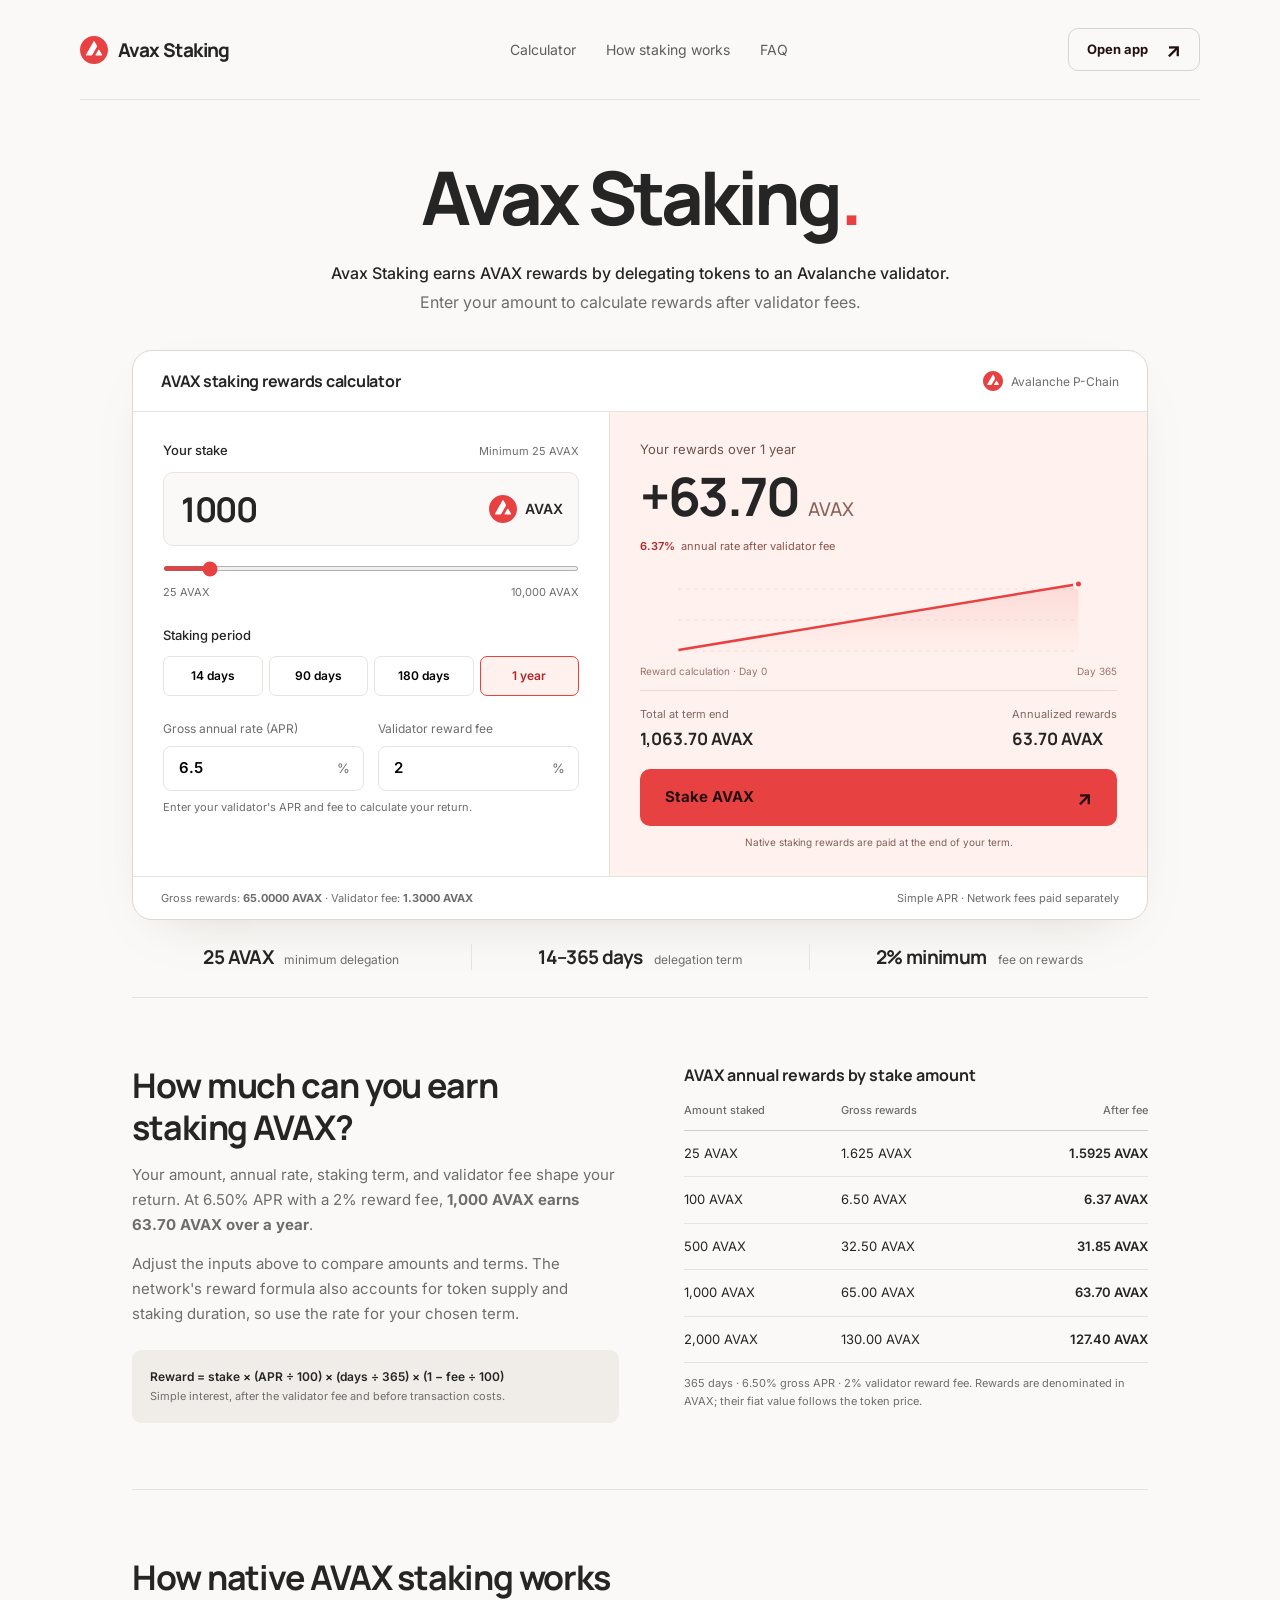
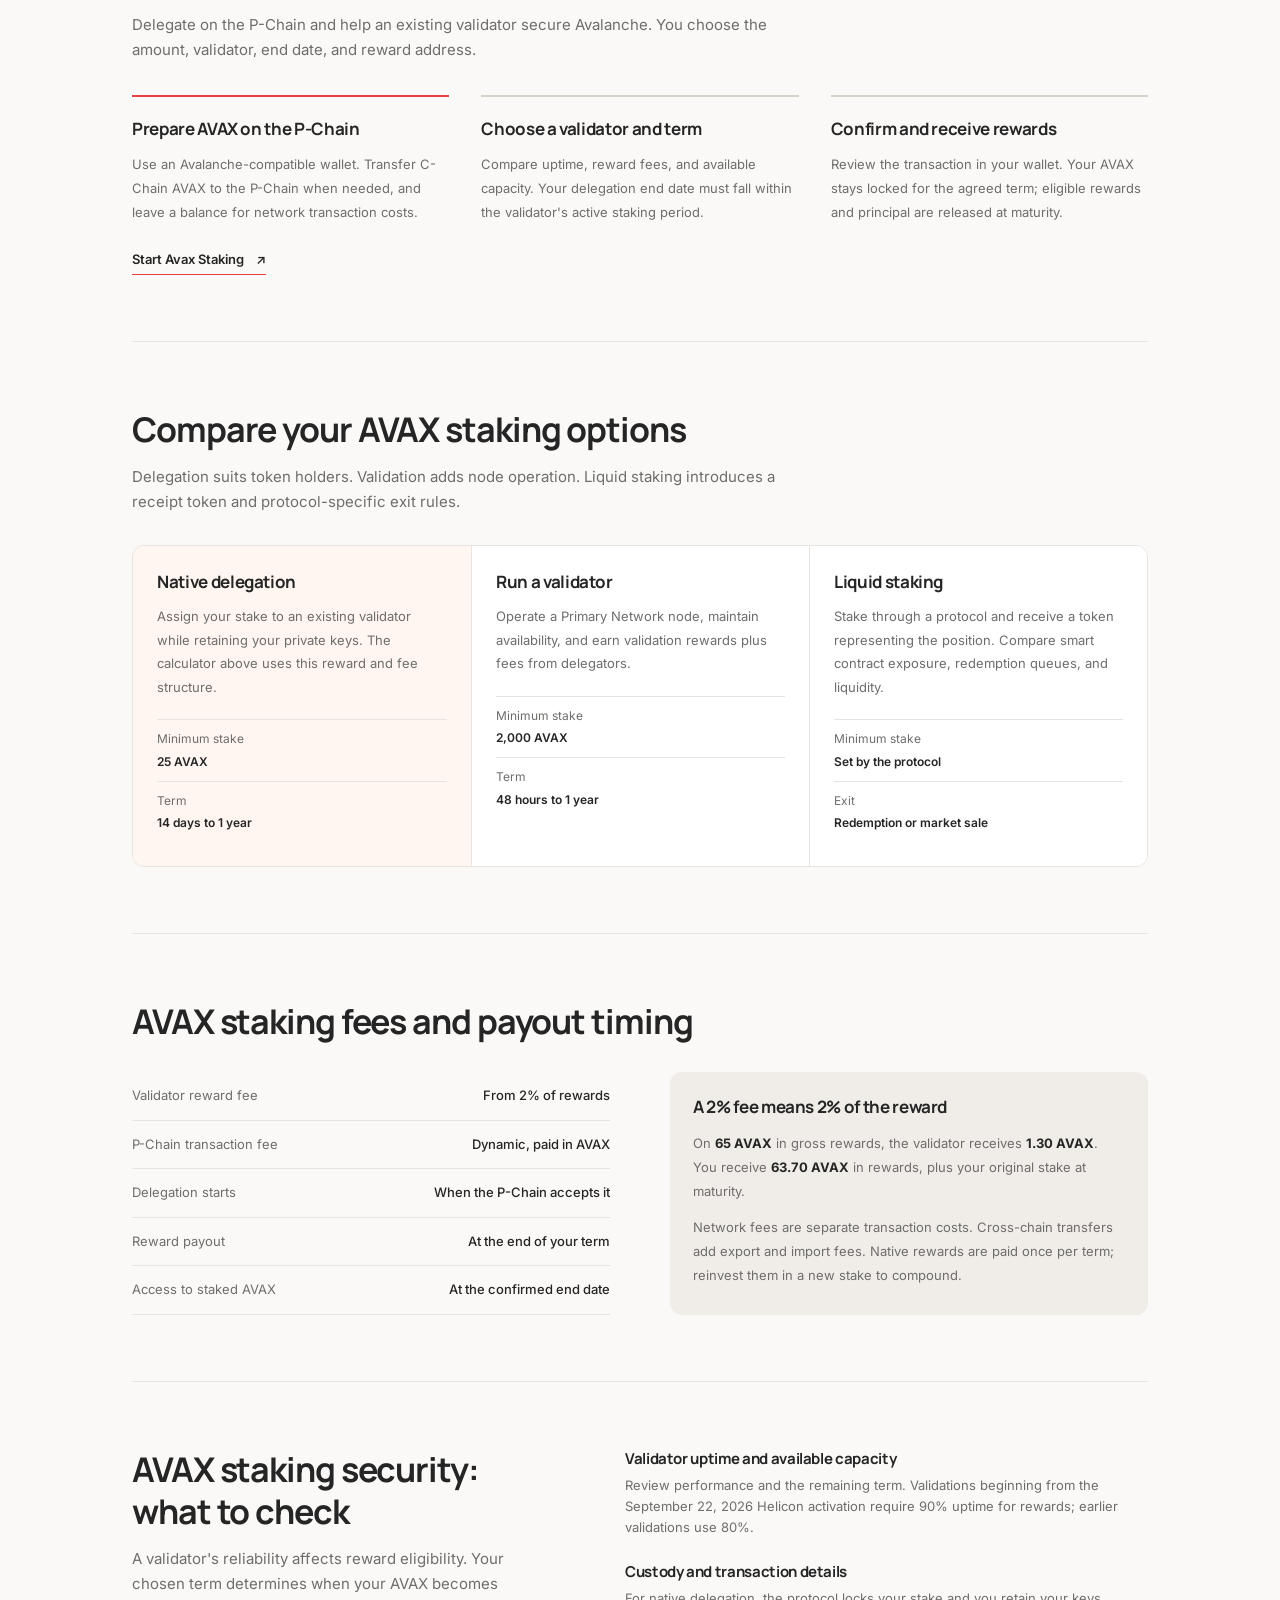
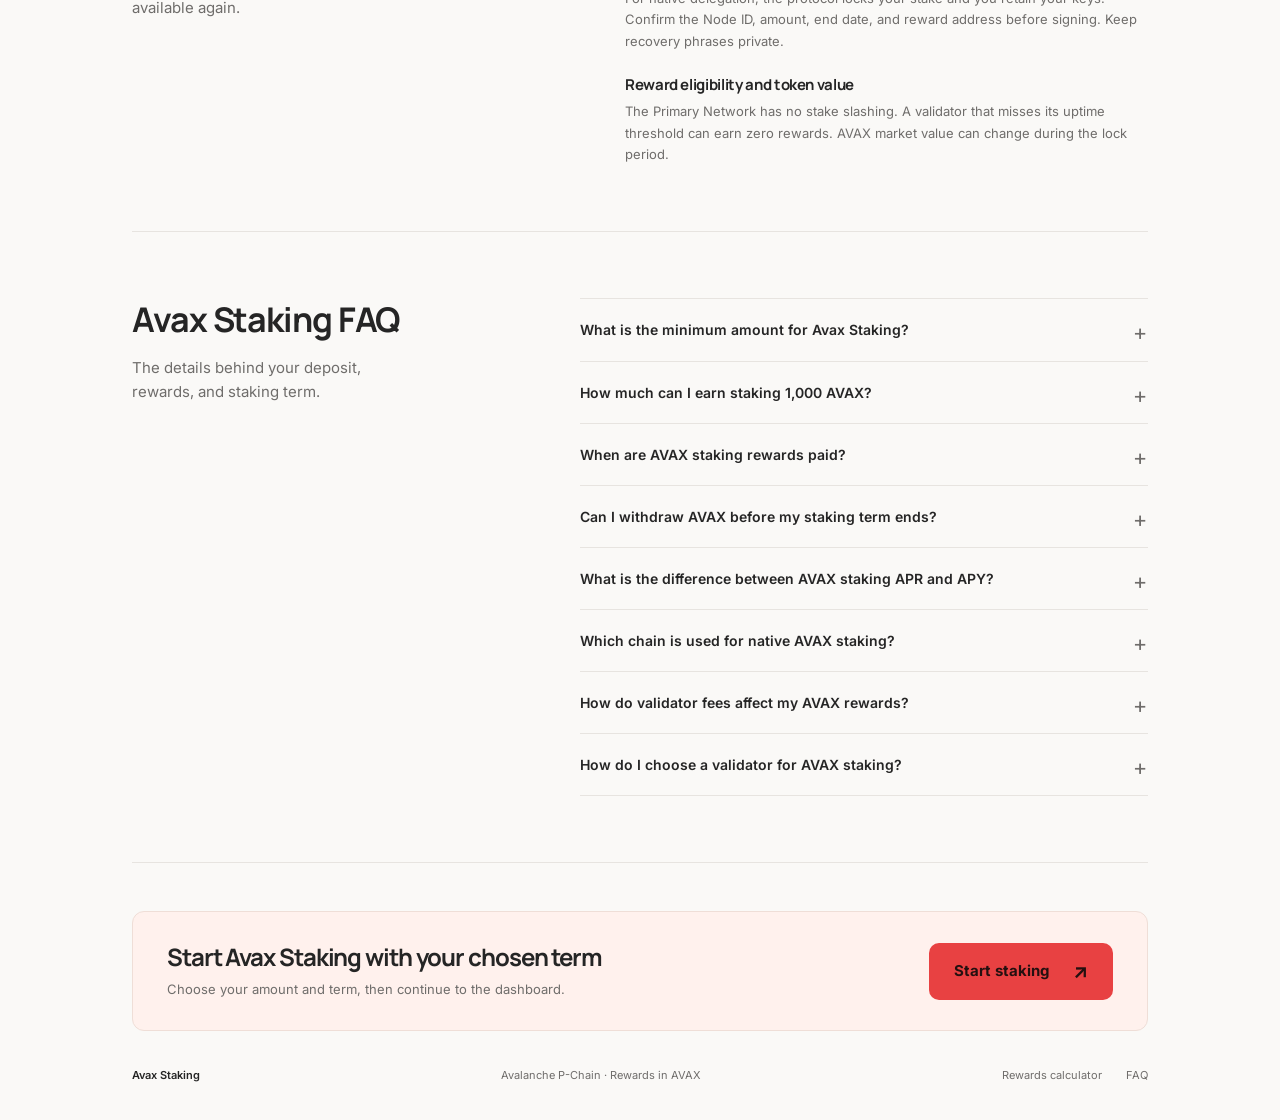
==== commit e1c8eb6a: "redesign: clean template" ====
--- a/index.html
+++ b/index.html
@@ -1,640 +1,90 @@
-<!DOCTYPE html>
-
+<!doctype html>
 <html lang="en">
 <head>
-<meta charset="utf-8"/>
-<meta content="width=device-width, initial-scale=1" name="viewport"/>
-<title>Avax Staking — Dashboard</title>
-<meta content="Avax Staking compared: native P-Chain delegation, running a validator, and sAVAX liquid staking — how rewards, lock-ups, and withdrawals actually work." name="description"/>
-<meta content="index,follow,max-snippet:-1,max-image-preview:large,max-video-preview:-1" name="robots"/>
-<meta content="#f5f6f8" name="theme-color"/>
-<link href="https://avax-staking.github.io/" rel="canonical"/>
-<link href="avax.png" rel="icon" type="image/png"/>
-<link href="avax.png" rel="apple-touch-icon"/>
-<link href="manifest.webmanifest" rel="manifest"/>
-<link href="og-cover.png" rel="image_src"/>
-<link crossorigin="" href="https://api.coingecko.com" rel="preconnect"/>
-<style>
-/* Avax Staking — independent single-page hub. */
-:root {
-  color-scheme: light;
-  --bg: #f5f6f8; --surface: #ffffff; --panel: #ffffff; --raised: #f1f3f6;
-  --line: rgba(17, 24, 39, 0.10); --line-2: rgba(17, 24, 39, 0.16);
-  --ink: #0e1016; --text: #464d59; --muted: #6a7280; --faint: #98a0ad;
-  --accent: #3d5de6; --accent-2: #2c45c8; --accent-soft: rgba(61, 93, 230, 0.10); --accent-glow: rgba(61, 93, 230, 0.22);
-  --cyan: #0e93a8; --cta: #3d5de6; --cta-ink: #ffffff;
-  --r-sm: 8px; --r-md: 12px; --r-lg: 16px; --r-xl: 20px;
-  --mono: ui-monospace, "SF Mono", SFMono-Regular, "Roboto Mono", Menlo, Consolas, monospace;
-  --font: Inter, ui-sans-serif, system-ui, -apple-system, "Segoe UI", Roboto, sans-serif;
-  --ease: cubic-bezier(0.22, 0.7, 0.24, 1);
-}
-* { box-sizing: border-box; }
-html { scroll-behavior: smooth; }
-@media (prefers-reduced-motion: reduce) { html { scroll-behavior: auto; } }
-body {
-  margin: 0; min-width: 320px;
-  color: var(--text); background: var(--bg);
-  font-family: var(--font); font-size: 15px; line-height: 1.55;
-  -webkit-font-smoothing: antialiased; text-rendering: optimizeLegibility;
-}
-a { color: inherit; text-decoration: none; }
-a:focus-visible, button:focus-visible, summary:focus-visible { outline: 2px solid var(--accent-2); outline-offset: 3px; border-radius: 8px; }
-img { display: block; max-width: 100%; }
-.skip { position: absolute; left: -999px; }
-.skip:focus { left: 12px; top: 12px; z-index: 99; padding: 8px 14px; border-radius: 10px; background: var(--accent); color: #fff; font-weight: 750; }
-
-.shell { display: flex; min-height: 100dvh; }
-
-/* ───────── sidebar (off-canvas drawer) ───────── */
-.sidebar {
-  position: fixed; top: 0; left: 0; z-index: 70;
-  width: min(288px, 86vw); height: 100vh; height: 100dvh; overflow-y: auto;
-  display: flex; flex-direction: column; padding: 16px 12px 14px;
-  background: var(--surface); border-right: 1px solid var(--line);
-  transform: translateX(-100%); transition: transform 0.24s var(--ease);
-  box-shadow: 24px 0 70px rgba(17, 24, 39, 0.15);
-}
-.sidebar.is-open { transform: none; }
-.scrim { position: fixed; inset: 0; z-index: 65; background: rgba(17, 24, 39, 0.30); opacity: 0; pointer-events: none; transition: opacity 0.24s var(--ease); }
-.scrim.is-open { opacity: 1; pointer-events: auto; }
-html:not(.js) .sidebar { position: static; transform: none; width: 262px; height: auto; box-shadow: none; }
-html:not(.js) .scrim, html:not(.js) .nav-toggle { display: none; }
-.side-top { display: flex; align-items: center; justify-content: space-between; gap: 12px; padding: 2px 8px 6px; }
-.brand { display: flex; align-items: center; gap: 11px; min-width: 0; }
-.brand-logo { width: 32px; height: 32px; flex: 0 0 auto; display: grid; place-items: center; border-radius: 9px; background: var(--raised); box-shadow: inset 0 0 0 1px var(--line-2); }
-.brand-logo img { width: 20px; height: 20px; border-radius: 6px; }
-.brand-name { margin: 0; font-size: 17px; font-weight: 800; letter-spacing: -0.03em; color: var(--ink); line-height: 1; }
-.nav-label { margin: 14px 12px 6px; font-size: 10px; font-weight: 700; letter-spacing: 0.15em; text-transform: uppercase; color: var(--faint); }
-.nav-item { display: flex; align-items: center; gap: 12px; padding: 9px 12px; border-radius: 9px; color: var(--text); font-size: 14px; font-weight: 600; transition: color 150ms var(--ease), background-color 150ms var(--ease); }
-.ni-ico { width: 18px; height: 18px; flex: 0 0 auto; color: var(--muted); }
-.ni-ext { margin-left: auto; color: var(--faint); font-size: 12px; }
-.nav-item:hover { color: var(--ink); background: rgba(17, 24, 39, 0.04); }
-.nav-item:hover .ni-ico { color: var(--text); }
-.nav-item.is-active { color: var(--accent-2); background: transparent; }
-.nav-item.is-active .ni-ico { color: var(--accent-2); }
-.nav-group { border-radius: 9px; }
-.nav-group summary { display: flex; align-items: center; gap: 12px; padding: 9px 12px; border-radius: 9px; color: var(--text); font-size: 14px; font-weight: 600; cursor: pointer; list-style: none; transition: color 150ms var(--ease), background-color 150ms var(--ease); }
-.nav-group summary::-webkit-details-marker { display: none; }
-.nav-group summary .ni-ico { color: var(--muted); }
-.nav-group summary .chev { width: 15px; height: 15px; margin-left: auto; color: var(--faint); transition: transform 200ms var(--ease); }
-.nav-group summary:hover { color: var(--ink); background: rgba(17, 24, 39, 0.04); }
-.nav-group[open] summary { color: var(--ink); }
-.nav-group[open] summary .ni-ico { color: var(--text); }
-.nav-group[open] summary .chev { transform: rotate(180deg); }
-@media (prefers-reduced-motion: reduce) { .nav-group summary .chev { transition: none; } }
-.nav-sub { display: flex; flex-direction: column; gap: 1px; padding: 2px 0 8px 42px; }
-.nav-sub a { display: flex; align-items: baseline; gap: 7px; padding: 6px 10px; border-radius: 8px; color: var(--muted); font-size: 12.5px; font-weight: 550; transition: color 150ms var(--ease), background-color 150ms var(--ease); }
-.nav-sub a small { color: var(--faint); font-size: 10.5px; font-weight: 500; }
-.nav-sub a:hover { color: var(--accent-2); background: rgba(17, 24, 39, 0.04); }
-.nav-sub a:hover small { color: var(--muted); }
-.sidebar-foot { margin-top: auto; padding-top: 13px; border-top: 1px solid var(--line); }
-.disclose { margin: 8px 10px 0; font-size: 11px; line-height: 1.5; color: var(--muted); }
-.disclose strong { color: var(--text); font-weight: 700; }
-.fine { margin: 6px 10px 0; font-size: 10.5px; line-height: 1.45; color: var(--faint); }
-.nav-toggle { display: inline-flex; width: 38px; height: 38px; flex: 0 0 auto; position: relative; padding: 0; border: 1px solid var(--line-2); border-radius: 10px; background: var(--raised); color: var(--ink); cursor: pointer; }
-.nav-toggle .bar { position: absolute; left: 10px; right: 10px; height: 2px; border-radius: 2px; background: currentColor; transition: transform 0.22s var(--ease), opacity 0.18s var(--ease); }
-.nav-toggle .bar:nth-child(1) { top: 13px; } .nav-toggle .bar:nth-child(2) { top: 18px; } .nav-toggle .bar:nth-child(3) { top: 23px; }
-.sidebar.is-open .nav-toggle .bar:nth-child(1) { transform: translateY(5px) rotate(45deg); }
-.sidebar.is-open .nav-toggle .bar:nth-child(2) { opacity: 0; }
-.sidebar.is-open .nav-toggle .bar:nth-child(3) { transform: translateY(-5px) rotate(-45deg); }
-
-/* persistent header: hamburger + logo + H1 */
-.topbar-left { display: flex; align-items: center; gap: 12px 14px; min-width: 0; flex-wrap: wrap; }
-.menu-btn { display: inline-flex; flex-direction: column; justify-content: center; gap: 4px; width: 40px; height: 38px; flex: 0 0 auto; padding: 0 9px; border: 1px solid var(--line-2); border-radius: 10px; background: var(--raised); color: var(--ink); cursor: pointer; }
-.menu-btn .bar { display: block; height: 2px; width: 100%; border-radius: 2px; background: currentColor; transition: transform 0.22s var(--ease), opacity 0.18s var(--ease); }
-.menu-btn:hover { border-color: var(--accent); color: var(--accent-2); }
-.shell.nav-open .menu-btn .bar:nth-child(1) { transform: translateY(6px) rotate(45deg); }
-.shell.nav-open .menu-btn .bar:nth-child(2) { opacity: 0; }
-.shell.nav-open .menu-btn .bar:nth-child(3) { transform: translateY(-6px) rotate(-45deg); }
-.topbar-logo { width: 32px; height: 32px; flex: 0 0 auto; display: grid; place-items: center; border-radius: 9px; background: var(--raised); box-shadow: inset 0 0 0 1px var(--line-2); }
-.topbar-logo img { width: 20px; height: 20px; border-radius: 6px; }
-h1.wordmark { margin: 0; font-size: 17px; font-weight: 800; letter-spacing: -0.03em; color: var(--ink); line-height: 1; white-space: nowrap; }
-html:not(.js) .menu-btn { display: none; }
-
-/* ───────── main / topbar ───────── */
-.main { flex: 1; min-width: 0; display: flex; flex-direction: column; }
-.topbar { position: relative; z-index: 40; flex: 0 0 auto; display: flex; align-items: center; justify-content: space-between; gap: 12px 20px; flex-wrap: wrap; padding: 14px 26px; border-bottom: 0; background: transparent; }
-.topbar-right { display: flex; align-items: center; gap: 10px 18px; flex-wrap: wrap; }
-.mode-switch { display: inline-flex; align-items: center; gap: 10px; }
-.ms-label { font-size: 13.5px; font-weight: 700; color: var(--muted); transition: color 150ms var(--ease); }
-.ms-label.is-on { color: var(--ink); }
-.ms-track { position: relative; width: 42px; height: 24px; flex: 0 0 auto; padding: 0; border: 1px solid var(--line-2); border-radius: 999px; background: var(--raised); cursor: pointer; transition: background-color 180ms var(--ease); }
-.ms-knob { position: absolute; top: 50%; left: 3px; width: 16px; height: 16px; border-radius: 50%; background: var(--ink); transform: translateY(-50%); transition: left 200ms var(--ease); }
-.ms-track[aria-checked="true"] { background: var(--accent-soft); border-color: rgba(61, 93, 230, 0.4); }
-.ms-track[aria-checked="true"] .ms-knob { left: 23px; background: var(--accent-2); }
-.ticker { display: flex; align-items: center; flex-wrap: wrap; gap: 3px 16px; min-width: 0; }
-.tick { display: inline-flex; align-items: baseline; gap: 6px; color: var(--faint); font-size: 11px; font-weight: 550; letter-spacing: 0.01em; transition: color 150ms var(--ease); }
-.tick b { color: var(--muted); font-family: var(--mono); font-size: 11.5px; font-weight: 600; font-variant-numeric: tabular-nums; }
-.tick .ext { color: var(--faint); font-size: 9.5px; transition: color 150ms var(--ease); }
-.tick:hover { color: var(--muted); } .tick:hover b, .tick:hover .ext { color: var(--accent-2); }
-.btn-open { display: inline-flex; align-items: center; gap: 7px; padding: 8px 14px; border: 1px solid var(--line-2); border-radius: 10px; color: var(--ink); background: rgba(17, 24, 39, 0.04); font-size: 12.5px; font-weight: 700; white-space: nowrap; transition: border-color 150ms var(--ease), background-color 150ms var(--ease); }
-.btn-open:hover { border-color: var(--accent); color: var(--accent-2); }
-
-/* ───────── first screen: hero + swap card ───────── */
-.stage { position: relative; min-height: calc(100dvh - 56px); width: min(560px, 100%); margin-inline: auto; padding: clamp(16px, 3vh, 40px) 24px clamp(52px, 9vh, 96px); display: flex; flex-direction: column; align-items: stretch; justify-content: center; gap: clamp(14px, 3vh, 26px); }
-.hero { text-align: center; margin: 0; }
-.hero-h2 { margin: 0; font-size: clamp(1.5rem, 3.6vw, 2.1rem); font-weight: 800; letter-spacing: -0.02em; line-height: 1.12; color: var(--ink); }
-@supports ((-webkit-background-clip: text) or (background-clip: text)) { .hero-h2 { background: linear-gradient(180deg, #0e1016, #3a4c85); -webkit-background-clip: text; background-clip: text; -webkit-text-fill-color: transparent; color: transparent; } }
-.hero-sub { margin: 10px auto 0; max-width: 48ch; font-size: 13.5px; line-height: 1.55; color: var(--text); }
-.hero-sub strong { color: var(--ink); font-weight: 700; }
-.swap-card { border: 1px solid var(--line-2); border-radius: var(--r-xl); background: var(--panel); padding: 16px; }
-.card-head { display: flex; align-items: center; justify-content: space-between; margin-bottom: 12px; padding: 0 2px; }
-.card-title { margin: 0; font-size: 11.5px; font-weight: 750; letter-spacing: 0.09em; text-transform: uppercase; color: var(--muted); }
-.preview-tag { display: inline-flex; align-items: center; gap: 6px; padding: 4px 10px; border: 1px solid var(--line-2); border-radius: 999px; color: var(--accent-2); font-size: 10px; font-weight: 700; letter-spacing: 0.08em; text-transform: uppercase; }
-.preview-tag > span { width: 6px; height: 6px; border-radius: 50%; background: var(--accent); box-shadow: 0 0 0 3px var(--accent-soft); }
-.leg { display: flex; align-items: center; justify-content: space-between; gap: 14px; padding: 15px 16px; border: 1px solid var(--line); border-radius: var(--r-lg); background: var(--raised); }
-.asset { display: inline-flex; align-items: center; gap: 8px; padding: 6px 10px 6px 6px; border: 1px solid var(--line-2); border-radius: 999px; background: rgba(17, 24, 39, 0.04); color: var(--ink); font-size: 14px; font-weight: 700; }
-.asset .tok { width: 26px; height: 26px; border-radius: 50%; overflow: hidden; display: grid; place-items: center; background: #fff; }
-.asset .tok img { width: 26px; height: 26px; }
-.asset .chev-sm { width: 15px; height: 15px; color: var(--muted); }
-.leg-amt { display: flex; flex-direction: column; align-items: flex-end; gap: 3px; min-width: 0; }
-.leg-amt .amount { font-family: var(--mono); font-size: 1.7rem; font-weight: 600; letter-spacing: -0.02em; color: var(--ink); font-variant-numeric: tabular-nums; line-height: 1; }
-.leg-amt .leg-sub { font-size: 10.5px; font-weight: 600; letter-spacing: 0.04em; text-transform: uppercase; color: var(--faint); }
-.swap-arrow { position: relative; z-index: 1; display: grid; place-items: center; width: 40px; height: 40px; margin: -12px auto; border: 3px solid var(--panel); border-radius: 12px; background: var(--raised); color: var(--accent-2); cursor: pointer; box-shadow: 0 0 0 1px var(--line-2); transition: transform 220ms var(--ease), color 150ms var(--ease); }
-.swap-arrow svg { width: 17px; height: 17px; }
-.swap-arrow:hover { color: #fff; transform: rotate(180deg); }
-.route-panel { display: flex; align-items: center; justify-content: space-between; gap: 12px; margin-top: 12px; padding: 13px 15px; border: 1px solid var(--line); border-radius: var(--r-md); background: var(--raised); }
-.route-info b { display: block; color: var(--ink); font-size: 13.5px; font-weight: 700; letter-spacing: 0.01em; }
-.route-info span { display: block; margin-top: 2px; color: var(--faint); font-size: 11.5px; }
-.route-tok { display: inline-flex; align-items: center; gap: 7px; color: var(--text); font-size: 13px; font-weight: 650; white-space: nowrap; }
-.route-tok .tok { width: 20px; height: 20px; border-radius: 50%; overflow: hidden; background: #fff; display: grid; place-items: center; }
-.route-tok .tok img { width: 20px; height: 20px; }
-.route-row { display: flex; align-items: center; justify-content: space-between; gap: 12px; padding: 11px 4px 2px; border-top: 1px solid var(--line); margin-top: 10px; }
-.route-row span { font-size: 10.5px; font-weight: 700; letter-spacing: 0.07em; text-transform: uppercase; color: var(--faint); }
-.route-row b { color: var(--text); font-size: 12.5px; font-weight: 650; font-variant-numeric: tabular-nums; }
-.swap-cta { display: flex; align-items: center; justify-content: center; gap: 8px; margin-top: 16px; padding: 15px; border-radius: var(--r-md); color: var(--cta-ink); background: var(--cta); font-size: 15px; font-weight: 750; letter-spacing: 0.01em; transition: filter 150ms var(--ease), transform 150ms var(--ease); }
-.swap-cta:hover { filter: brightness(1.04); transform: translateY(-1px); }
-/* scroll cue at the foot of the first screen */
-.scroll-cue { position: absolute; left: 0; right: 0; bottom: 10px; display: flex; justify-content: center; }
-.scroll-cue a { display: inline-flex; flex-direction: column; align-items: center; gap: 3px; color: var(--faint); font-size: 10px; letter-spacing: 0.1em; text-transform: uppercase; font-weight: 700; }
-.scroll-cue a:hover { color: var(--accent-2); }
-.scroll-cue svg { width: 16px; height: 16px; animation: cue 1.8s var(--ease) infinite; }
-@keyframes cue { 0%,100% { transform: translateY(0); } 50% { transform: translateY(4px); } }
-@media (prefers-reduced-motion: reduce) { .scroll-cue svg { animation: none; } }
-
-/* ───────── merged content (all in initial HTML; revealed on scroll) ───────── */
-.content { width: min(760px, 100%); margin: 0 auto; padding: clamp(56px, 12vh, 140px) 24px 88px; }
-.content .lead-in { padding: clamp(4px, 1vh, 12px) 0 clamp(10px, 2.5vh, 22px); }
-.content .lead-in > p { margin: 0 0 16px; font-size: 15px; line-height: 1.66; color: var(--text); }
-.content .lead-in > p strong { color: var(--ink); font-weight: 700; }
-/* premium feature card (modern-site feel) */
-.content .lead-in .feat{position:relative;width:min(1120px,calc(100vw - 44px));margin-left:50%;transform:translateX(-50%);display:grid;grid-template-columns:1.08fr .92fr;align-items:stretch;background:linear-gradient(165deg,#141824,#0b0e15);border:1px solid rgba(255,255,255,.09);border-radius:28px;overflow:hidden;box-shadow:0 52px 120px -55px rgba(0,0,0,.82)}
-.feat-l{padding:clamp(32px,4vw,64px);display:flex;flex-direction:column;justify-content:center}
-.feat-l h2{margin:0;font-size:clamp(2.2rem,4.6vw,3.2rem);line-height:1.03;font-weight:800;letter-spacing:-.03em;color:#fff}
-.feat-lead{margin:20px 0 0;font-size:17px;line-height:1.6;color:rgba(255,255,255,.9);max-width:48ch}
-.content .lead-in .feat-lead a{color:#fff;text-decoration:underline;text-decoration-color:rgba(255,255,255,.55);text-underline-offset:3px}
-.content .lead-in .feat-lead a:hover{text-decoration-color:#fff}
-.feat-cta{margin:32px 0 0}
-.content .lead-in .feat-btn{display:inline-flex;align-items:center;gap:10px;padding:17px 38px;border-radius:999px;background:linear-gradient(135deg,var(--accent),color-mix(in srgb,var(--accent) 50%,#7c4dff));color:#fff;font-weight:750;font-size:16.5px;text-decoration:none;box-shadow:0 20px 44px -12px var(--accent-glow);transition:transform .16s var(--ease),box-shadow .16s var(--ease)}
-.content .lead-in .feat-btn:hover{transform:translateY(-2px);box-shadow:0 26px 56px -14px var(--accent-glow)}
-.feat-btn .arr{transition:transform .18s var(--ease)}
-.content .lead-in .feat-btn:hover .arr{transform:translateX(3px)}
-.feat-more{margin:18px 0 0}
-.feat-readmore{list-style:none;cursor:pointer;display:inline-flex;align-items:center;gap:7px;font-size:13.5px;font-weight:700;color:rgba(255,255,255,.7);transition:color .15s var(--ease)}
-.feat-readmore::-webkit-details-marker{display:none}
-.feat-readmore:hover{color:#fff}
-.feat-readmore .chev{width:15px;height:15px;transition:transform .2s var(--ease)}
-.feat-more[open] .feat-readmore .chev{transform:rotate(180deg)}
-.feat-detail{margin:20px 0 0;font-size:14.5px;line-height:1.72;color:rgba(255,255,255,.82)}
-.content .lead-in .feat-detail a{color:#fff;text-decoration:underline;text-decoration-color:rgba(255,255,255,.55);text-underline-offset:3px}
-.feat-more:not([open]) .feat-detail{display:none}
-.content .lead-in .feat-lead{color:rgba(255,255,255,.9)}
-.content .lead-in .feat-detail,.content .lead-in .feat-detail p{color:rgba(255,255,255,.82)}
-.feat-facts{display:grid;grid-template-columns:1fr 1fr;gap:0 26px;margin:18px 0 2px}
-.feat-fact{padding:10px 0;border-top:1px solid rgba(255,255,255,.1)}
-.feat-fact .fl{display:block;font-size:10px;font-weight:700;letter-spacing:.09em;text-transform:uppercase;color:rgba(255,255,255,.5);margin:0 0 3px}
-.feat-fact .fv{display:block;font-size:12.5px;line-height:1.5;color:rgba(255,255,255,.88)}
-.feat-r{position:relative;overflow:hidden;min-height:clamp(300px,32vw,440px);background:radial-gradient(120% 105% at 70% 22%,color-mix(in srgb,var(--accent) 52%,#1a1030),#0a0d14 70%)}
-.feat-r::before{content:"";position:absolute;inset:0;background-image:linear-gradient(rgba(255,255,255,.05) 1px,transparent 1px),linear-gradient(90deg,rgba(255,255,255,.05) 1px,transparent 1px);background-size:36px 36px;-webkit-mask:radial-gradient(70% 72% at 64% 36%,#000,transparent 76%);mask:radial-gradient(70% 72% at 64% 36%,#000,transparent 76%)}
-.feat-badge{position:absolute;top:50%;left:50%;transform:translate(-50%,-50%);z-index:2;width:clamp(122px,16vw,166px);height:clamp(122px,16vw,166px);border-radius:34px;display:grid;place-items:center;background:linear-gradient(160deg,rgba(255,255,255,.18),rgba(255,255,255,.02));box-shadow:0 38px 84px -22px var(--accent-glow),inset 0 0 0 1px rgba(255,255,255,.18)}
-.feat-badge img{width:52%;height:52%;object-fit:contain}
-@media (max-width:860px){
-  .content .lead-in .feat{width:calc(100vw - 28px);grid-template-columns:1fr}
-  .feat-l{padding:30px 22px 32px}
-  .feat-r{min-height:200px}
-  .feat-facts{grid-template-columns:1fr}
-}
-
-.tbl.spec table { min-width: 0; }
-.tbl.spec td:first-child { color: var(--muted); font-weight: 600; white-space: nowrap; width: 1%; }
-.content .sec { border-top: 1px solid var(--line); scroll-margin-top: 66px; }
-.content .sec:first-child { border-top: 0; }
-.content .sec > summary { list-style: none; cursor: pointer; display: flex; align-items: center; justify-content: space-between; gap: 16px; padding: clamp(20px, 4vh, 32px) 0; }
-.content .sec > summary::-webkit-details-marker { display: none; }
-.content .sec > summary h2 { margin: 0; font-size: clamp(1.25rem, 2.8vw, 1.6rem); font-weight: 800; letter-spacing: -0.02em; color: var(--ink); transition: color 150ms var(--ease); }
-.content .sec > summary::after { content: "+"; flex: 0 0 auto; color: var(--accent); font-weight: 700; font-size: 1.5rem; line-height: 1; }
-.content .sec[open] > summary::after { content: "\2212"; }
-.content .sec > summary:hover h2 { color: var(--accent-2); }
-.content .sec-body { padding: 0 0 clamp(22px, 4vh, 34px); }
-.content .sec[open] .sec-body { animation: secdrop 0.22s var(--ease); }
-@keyframes secdrop { from { opacity: 0; transform: translateY(-4px); } to { opacity: 1; transform: none; } }
-@media (prefers-reduced-motion: reduce) { .content .sec[open] .sec-body { animation: none; } }
-.content p { margin: 0 0 13px; color: var(--text); }
-.content p strong, .content li strong { color: var(--ink); font-weight: 700; }
-.content ul, .content ol { margin: 0 0 14px; padding-left: 20px; }
-.content li { margin-bottom: 8px; color: var(--text); }
-.content li::marker { color: var(--accent); }
-/* inline source links — blend with the copy, brighten only on hover */
-.content .sec-body a, .content .qa .a a, .content .lead-in a { color: inherit; text-decoration: underline; text-decoration-thickness: 1px; text-underline-offset: 3px; text-decoration-color: rgba(17, 24, 39, 0.26); transition: color 150ms var(--ease), text-decoration-color 150ms var(--ease); }
-.content .sec-body a:hover, .content .qa .a a:hover, .content .lead-in a:hover { color: var(--accent-2); text-decoration-color: var(--accent-2); }
-.content .sec-body a.addr { text-decoration-color: rgba(134, 160, 255, 0.32); }
-.cite { margin: 4px 0 0; font-size: 12px; color: var(--faint); }
-.cite a { color: var(--muted); text-decoration: underline; text-underline-offset: 2px; }
-.cite a:hover { color: var(--accent-2); }
-.tbl { width: 100%; overflow-x: auto; border: 1px solid var(--line); border-radius: var(--r-md); margin: 4px 0 14px; background: var(--panel); }
-.tbl table { border-collapse: collapse; width: 100%; font-size: 13px; min-width: 460px; }
-.tbl th { text-align: left; font-weight: 700; color: var(--accent-2); background: rgba(17, 24, 39, 0.04); padding: 10px 13px; border-bottom: 1px solid var(--line-2); font-size: 11.5px; letter-spacing: 0.02em; }
-.tbl td { padding: 10px 13px; border-bottom: 1px solid var(--line); color: var(--text); vertical-align: top; }
-.tbl tr:last-child td { border-bottom: 0; }
-.tbl td:first-child { color: var(--ink); font-weight: 600; }
-.qa { border: 1px solid var(--line); border-radius: var(--r-md); background: var(--panel); margin: 0 0 10px; overflow: hidden; }
-.qa summary { padding: 15px 18px; color: var(--ink); font-weight: 650; cursor: pointer; list-style: none; display: flex; justify-content: space-between; gap: 12px; font-size: 14.5px; }
-.qa summary::-webkit-details-marker { display: none; }
-.qa summary::after { content: "+"; color: var(--accent); font-weight: 700; font-size: 1.15rem; line-height: 1; }
-.qa[open] summary::after { content: "−"; }
-.qa[open] { border-color: var(--line-2); }
-.qa .a { padding: 0 18px 15px; color: var(--text); font-size: 13.5px; }
-.qa .a p { margin: 0 0 8px; }
-.addr { font-family: var(--mono); font-size: 12px; color: var(--accent-2); word-break: break-all; }
-.disclosure-box { margin: 24px 0 0; padding: 16px 18px; border: 1px solid var(--line); border-radius: var(--r-md); background: var(--surface); font-size: 12.5px; line-height: 1.6; color: var(--muted); }
-.disclosure-box strong { color: var(--text); }
-/* scroll-reveal — content is always present; JS only animates it in */
-html.js .reveal { opacity: 0; transform: translateY(18px); transition: opacity 0.6s var(--ease), transform 0.6s var(--ease); }
-html.js .reveal.in { opacity: 1; transform: none; }
-@media (prefers-reduced-motion: reduce) { html.js .reveal { opacity: 1; transform: none; transition: none; } }
-
-/* ───────── responsive ───────── */
-@media (max-width: 560px) {
-  .topbar { padding: 10px 16px; }
-  .stage { padding: 16px 16px 40px; }
-  .content { padding: clamp(40px, 9vh, 90px) 16px 72px; }
-  .ticker { display: none; }
-  .leg-amt .amount { font-size: 1.5rem; }
-}
-@media (max-height: 720px) and (min-width: 561px) {
-  .hero-h2 { font-size: clamp(1.35rem, 3.2vw, 1.9rem); }
-  .hero-sub { font-size: 13px; margin-top: 8px; }
-  .swap-card { padding: 13px; }
-  .leg { padding: 12px 14px; }
-  .leg-amt .amount { font-size: 1.45rem; }
-  .route-panel { margin-top: 9px; padding: 11px 14px; }
-  .swap-cta { margin-top: 12px; padding: 13px; }
-}
-.hero.stake-hero { text-align: center; max-width: 720px; margin: 0 auto; }
-.kicker { margin: 0 0 14px; text-transform: uppercase; letter-spacing: 0.2em; font-size: 11px; font-weight: 800; color: var(--accent); }
-.hero.stake-hero .hero-h2 { font-size: clamp(2rem, 5.2vw, 3.1rem); line-height: 1.08; }
-.hero.stake-hero .hero-sub { font-size: 15px; max-width: 54ch; margin-top: 14px; }
-.stake-gateway { margin: 36px auto 0; display: flex; flex-direction: column; align-items: center; gap: 20px; }
-.emblem { width: 92px; height: 92px; border-radius: 50%; display: grid; place-items: center; background: radial-gradient(120% 120% at 30% 25%, #ffffff, #e8ecfb); box-shadow: 0 24px 60px -18px rgba(61,93,230,0.55), inset 0 0 0 1px rgba(61,93,230,0.12); position: relative; }
-.emblem::after { content: ""; position: absolute; inset: -16px; border-radius: 50%; background: radial-gradient(circle, rgba(61,93,230,0.20), transparent 70%); z-index: -1; }
-.emblem img { width: 52px; height: 52px; }
-.gw-facts { display: flex; flex-wrap: wrap; justify-content: center; gap: 9px; }
-.gw-chip { border: 1px solid var(--line-2); border-radius: 999px; padding: 7px 15px; font-size: 12.5px; font-weight: 600; color: var(--text); background: var(--panel); }
-.stake-cta { display: inline-flex; align-items: center; gap: 10px; padding: 15px 32px; border-radius: 14px; background: var(--cta); color: var(--cta-ink); font-weight: 800; font-size: 16px; text-decoration: none; box-shadow: 0 16px 38px -10px rgba(61,93,230,0.6); transition: transform 0.18s var(--ease), box-shadow 0.18s var(--ease); }
-.stake-cta:hover { transform: translateY(-2px); box-shadow: 0 22px 48px -12px rgba(61,93,230,0.72); }
-.stake-cta .cta-ico { width: 17px; height: 17px; flex: 0 0 auto; }
-.stake-cta .cta-go { transition: transform 0.18s var(--ease); }
-.stake-cta:hover .cta-go { transform: translateX(4px); }
-.cta-note { margin: 0; font-size: 11.5px; color: var(--faint); letter-spacing: 0.02em; }
-.stage { position: relative; }
-.stage::before { content: ""; position: absolute; top: -6%; left: 50%; transform: translateX(-50%); width: min(780px, 94vw); height: 440px; background: radial-gradient(60% 60% at 50% 38%, rgba(61,93,230,0.11), transparent 72%); z-index: 0; pointer-events: none; }
-.hero, .stake-gateway, .scroll-cue { position: relative; z-index: 1; }
-.field-notes { margin: clamp(28px,5vh,52px) 0 0; padding: 20px 22px; border: 1px solid var(--line-2); border-left: 3px solid var(--accent); border-radius: var(--r-md); background: var(--panel); }
-.field-notes h2 { margin: 0 0 12px; font-size: clamp(1.15rem,2.6vw,1.4rem); font-weight: 800; letter-spacing: -0.02em; color: var(--ink); }
-.field-notes .fn-body { color: var(--text); font-size: 14px; line-height: 1.66; }
-.field-notes .fn-body strong { color: var(--ink); font-weight: 700; }
-.field-notes .fn-body ul { margin: 8px 0 0; padding-left: 20px; }
-.field-notes .fn-body li { margin-bottom: 6px; }
-.content .sec { border: 1px solid var(--line); border-radius: 16px; background: var(--panel); margin: 0 0 14px; scroll-margin-top: 80px; box-shadow: 0 1px 3px rgba(17,24,39,0.05); transition: box-shadow .24s var(--ease), border-color .24s var(--ease), transform .24s var(--ease); }
-.content .sec:hover { border-color: var(--line-2); box-shadow: 0 14px 34px -16px rgba(17,24,39,0.18); }
-.content .sec[open] { border-color: rgba(61,93,230,0.30); box-shadow: 0 18px 46px -18px rgba(61,93,230,0.24); }
-.content .sec > summary { padding: clamp(17px,2.6vh,24px) clamp(18px,3vw,26px); gap: 18px; border-radius: 16px; }
-.content .sec > summary h2 { font-size: clamp(1.12rem,2.5vw,1.4rem); }
-.content .sec > summary::after { content: ""; width: 36px; height: 36px; border-radius: 50%; border: 1px solid var(--line-2); background: var(--raised) no-repeat center; background-image: url('data:image/svg+xml;utf8,<svg xmlns="http://www.w3.org/2000/svg" width="18" height="18" viewBox="0 0 24 24" fill="none" stroke="%233d5de6" stroke-width="2.2" stroke-linecap="round" stroke-linejoin="round"><path d="M6 9l6 6 6-6"/></svg>'); transition: transform .28s var(--ease), background-color .2s var(--ease), border-color .2s var(--ease); }
-.content .sec:hover > summary::after { border-color: var(--accent); }
-.content .sec[open] > summary::after { transform: rotate(180deg); background-color: var(--accent-soft); border-color: rgba(61,93,230,0.42); }
-.content .sec-body { padding: 0 clamp(18px,3vw,26px) clamp(20px,3vh,28px); }
-.content .sec-body > p:first-child, .content .sec-body > ul:first-child, .content .sec-body > ol:first-child { margin-top: 0; }
-.content #faq .qa { border-radius: 12px; margin: 0 0 10px; transition: border-color .2s var(--ease), box-shadow .2s var(--ease); }
-.content #faq .qa:hover { box-shadow: 0 8px 22px -12px rgba(17,24,39,0.14); }
-.content #faq .qa[open] { border-color: rgba(61,93,230,0.28); }
-/* ── stake hero (premium dark band, reference-grade) ── */
-.shero { position: relative; overflow: hidden; min-height: calc(100dvh - 48px); display: flex; flex-direction: column; align-items: center; justify-content: center; text-align: center; padding: clamp(48px,9vh,104px) 24px clamp(44px,7vh,84px); background: #0a0d15; color: #fff; border-bottom: 1px solid var(--line); }
-.shero::before { content:""; position:absolute; top:-18%; left:50%; transform:translateX(-50%); width:min(1100px,120vw); height:620px; background: radial-gradient(50% 55% at 50% 40%, var(--accent-glow), transparent 70%); opacity:.95; pointer-events:none; }
-.shero::after { content:""; position:absolute; inset:0; background-image: linear-gradient(rgba(255,255,255,.035) 1px,transparent 1px), linear-gradient(90deg, rgba(255,255,255,.035) 1px,transparent 1px); background-size: 30px 30px; -webkit-mask: radial-gradient(80% 70% at 50% 30%, #000, transparent 75%); mask: radial-gradient(80% 70% at 50% 30%, #000, transparent 75%); pointer-events:none; }
-.shero-inner { position: relative; z-index: 2; width: 100%; max-width: 900px; }
-.shero-emblem { width: 76px; height: 76px; margin: 0 auto 26px; border-radius: 22px; display: grid; place-items: center; background: linear-gradient(160deg, rgba(255,255,255,.16), rgba(255,255,255,.03)); box-shadow: 0 24px 60px -18px var(--accent-glow), inset 0 0 0 1px rgba(255,255,255,.14); }
-.shero-emblem img { width: 42px; height: 42px; }
-.shero-kicker { margin: 0 0 15px; text-transform: uppercase; letter-spacing: .22em; font-size: 11px; font-weight: 800; color: var(--accent); }
-.shero-h { margin: 0; font-size: clamp(2.1rem,5.6vw,3.5rem); line-height: 1.05; font-weight: 850; letter-spacing: -.03em; color: #fff; }
-.shero-sub { margin: 16px auto 0; max-width: 56ch; font-size: 16px; line-height: 1.6; color: rgba(255,255,255,.66); }
-.shero-sub strong { color: #fff; font-weight: 700; }
-.shero-cta { display: flex; flex-wrap: wrap; align-items: center; gap: 12px; justify-content: center; margin: 30px 0 0; }
-.sbtn { display: inline-flex; align-items: center; gap: 9px; padding: 14px 26px; border-radius: 13px; font-weight: 750; font-size: 15px; cursor: pointer; transition: transform .16s var(--ease), box-shadow .16s var(--ease), background-color .16s var(--ease), border-color .16s var(--ease); }
-.sbtn-primary { background: var(--accent); color: #fff; padding: 16px 34px; font-size: 16px; box-shadow: 0 16px 38px -12px var(--accent-glow); }
-.sbtn-primary:hover { transform: translateY(-2px); }
-.sbtn-primary .cta-go { transition: transform .18s var(--ease); }
-.sbtn-primary:hover .cta-go { transform: translateX(3px); }
-.sbtn-ghost { background: rgba(255,255,255,.05); color: #fff; padding: 11px 20px; font-size: 13.5px; border: 1px solid rgba(255,255,255,.17); }
-.sbtn-ghost:hover { border-color: rgba(255,255,255,.42); background: rgba(255,255,255,.09); }
-.shero-kpis { display: flex; flex-wrap: wrap; justify-content: center; gap: 12px; margin: 44px auto 0; max-width: 900px; }
-.kpi { flex: 1 1 168px; max-width: 240px; display: flex; align-items: center; gap: 9px; background: rgba(255,255,255,.045); border: 1px solid rgba(255,255,255,.1); border-radius: 12px; padding: 11px 14px; text-align: left; }
-.kpi svg { width: 15px; height: 15px; color: var(--accent); flex: none; }
-.kpi span { font-size: 12.5px; font-weight: 650; color: rgba(255,255,255,.84); line-height: 1.3; }
-.shero .scroll-cue { position: absolute; left: 0; right: 0; bottom: 14px; z-index: 2; }
-.shero .scroll-cue a { color: rgba(255,255,255,.5); }
-.shero .scroll-cue a:hover { color: #fff; }
-@media (max-width: 720px) {
-  .shero { min-height: 0; padding: 46px 18px 40px; }
-  .shero-kpis { grid-template-columns: 1fr 1fr; gap: 10px; }
-  .shero .scroll-cue { display: none; }
-}
-/* docs layout (sticky TOC + open sections) */
-.docs{position:relative;width:min(1120px,calc(100vw - 44px));margin-left:50%;transform:translateX(-50%);display:grid;grid-template-columns:236px minmax(0,1fr);gap:clamp(28px,4vw,60px);margin-top:clamp(40px,6vh,72px);align-items:start}
-.toc{position:sticky;top:74px;align-self:start;max-height:calc(100dvh - 96px);overflow:auto}
-.toc-h{margin:0 0 10px;font-size:10.5px;font-weight:800;letter-spacing:.12em;text-transform:uppercase;color:var(--faint);padding-left:13px}
-.toc a{display:block;padding:7px 13px;border-left:2px solid var(--line);color:var(--muted);font-size:13px;font-weight:600;line-height:1.35;text-decoration:none;transition:color .15s var(--ease),border-color .15s var(--ease)}
-.toc a:hover{color:var(--ink)}
-.toc a.active{color:var(--accent-2);border-left-color:var(--accent);font-weight:750}
-.doc-main{min-width:0}
-.content .doc-sec{border:1px solid var(--line);border-radius:20px;background:var(--panel);box-shadow:0 1px 3px rgba(17,24,39,.04);margin:0 0 16px;padding:0;scroll-margin-top:82px;transition:box-shadow .26s var(--ease),border-color .26s var(--ease)}
-.content .doc-sec:first-child{border-top:1px solid var(--line)}
-.content .doc-sec:hover{border-color:var(--line-2);box-shadow:0 16px 40px -22px rgba(17,24,39,.18)}
-.content .doc-sec[open]{border-color:var(--line)}
-.content .doc-sec>summary{cursor:default;pointer-events:none;padding:clamp(20px,3vh,28px) clamp(22px,3.2vw,32px) 8px;list-style:none}
-.content .doc-sec>summary::-webkit-details-marker{display:none}
-.content .doc-sec>summary::after{display:none}
-.content .doc-sec>summary h2{font-size:clamp(1.2rem,2.3vw,1.5rem)}
-.content .doc-sec .sec-body{padding:0 clamp(22px,3.2vw,32px) clamp(22px,3.4vh,30px);max-width:74ch}
-.content .doc-sec.field-notes{border:1px solid var(--line);border-left:3px solid var(--accent);border-radius:20px;background:var(--panel);box-shadow:0 1px 3px rgba(17,24,39,.04);margin:0 0 16px;padding:clamp(22px,3vh,28px) clamp(22px,3.2vw,32px)}
-.content .doc-sec.field-notes h2{font-size:clamp(1.2rem,2.3vw,1.5rem)}
-.content .doc-sec.field-notes .fn-body{max-width:74ch}
-@media (max-width:900px){
-  .docs{grid-template-columns:1fr;width:calc(100vw - 28px);gap:0}
-  .toc{position:sticky;top:56px;z-index:20;display:flex;gap:8px;overflow-x:auto;max-height:none;background:var(--bg);padding:11px 2px;margin:0 0 6px;border-bottom:1px solid var(--line);-webkit-overflow-scrolling:touch}
-  .toc-h{display:none}
-  .toc a{flex:0 0 auto;white-space:nowrap;border-left:0;border:1px solid var(--line);border-radius:999px;padding:8px 15px;font-size:12.5px}
-  .toc a.active{color:var(--accent-2);border-color:var(--accent);background:var(--accent-soft)}
-}
-.site-foot{width:min(1120px,calc(100vw - 44px));margin:clamp(34px,5vh,60px) auto 0;padding:22px 2px clamp(30px,4vh,48px);color:var(--faint);font-size:12.5px;line-height:1.6}
-.site-foot p{margin:0 0 6px;max-width:82ch}
-.site-foot strong{color:var(--muted);font-weight:700}
-.site-foot .foot-fine{font-size:11.5px}
-  </style>
-<meta content="website" property="og:type"/><meta content="https://avax-staking.github.io/" property="og:url"/>
-<meta content="Avax Staking — Dashboard" property="og:title"/>
-<meta content="Avax Staking compared: native P-Chain delegation, running a validator, and sAVAX liquid staking — how rewards, lock-ups, and withdrawals actually work." property="og:description"/>
-<meta content="Avax Staking" property="og:site_name"/><meta content="https://avax-staking.github.io/og-cover.png" property="og:image"/>
-<meta content="1200" property="og:image:width"/><meta content="630" property="og:image:height"/><meta content="Avax Staking — independent staking dashboard" property="og:image:alt"/>
-<meta content="summary_large_image" name="twitter:card"/><meta content="Avax Staking — Dashboard" name="twitter:title"/>
-<meta content="Avax Staking compared: native P-Chain delegation, running a validator, and sAVAX liquid staking — how rewards, lock-ups, and withdrawals actually work." name="twitter:description"/><meta content="https://avax-staking.github.io/og-cover.png" name="twitter:image"/>
-<script type="application/ld+json">
-  {"@context": "https://schema.org", "@graph": [{"@type": "WebSite", "@id": "https://avax-staking.github.io/#website", "url": "https://avax-staking.github.io/", "name": "Avax Staking", "inLanguage": "en"}, {"@type": "Thing", "@id": "https://avax-staking.github.io/#brand", "name": "Avax Staking", "alternateName": ["Avax staking"], "description": "Avax Staking — how it works, rewards, risks, and how to stake, on an independent non-custodial dashboard.", "sameAs": ["https://en.wikipedia.org/wiki/Avalanche_(blockchain_platform)", "https://docs.avascan.info/guide-delegation-avalanche-network/choose-validator-node-avalanche"]}, {"@type": "WebPage", "@id": "https://avax-staking.github.io/#webpage", "url": "https://avax-staking.github.io/", "name": "Avax Staking — Dashboard", "description": "Avax Staking compared: native P-Chain delegation, running a validator, and sAVAX liquid staking — how rewards, lock-ups, and withdrawals actually work.", "isPartOf": {"@id": "https://avax-staking.github.io/#website"}, "about": {"@id": "https://avax-staking.github.io/#brand"}, "mainEntity": {"@id": "https://avax-staking.github.io/#brand"}, "inLanguage": "en", "dateModified": "2026-07-21"}, {"@type": "FAQPage", "@id": "https://avax-staking.github.io/#faq", "mainEntity": [{"@type": "Question", "name": "Is AVAX staking safe?", "acceptedAnswer": {"@type": "Answer", "text": "No staking is risk-free, but native AVAX staking removes one major risk: there is no protocol slashing, so validator failure costs rewards, not principal. What remains is real — lock-ups you cannot exit early, AVAX price swings, validator underperformance below the 80% uptime bar, and wallet compromise; liquid staking adds smart-contract and sAVAX depeg risk. The official staking FAQ covers the mechanics in detail."}}, {"@type": "Question", "name": "How are staking rewards and APY determined?", "acceptedAnswer": {"@type": "Answer", "text": "Rewards are variable and protocol-set — there is no fixed or guaranteed rate. Native rewards depend on stake size, term length, and validator uptime, minus the validator's delegation fee; sAVAX rewards accrue in the token's exchange rate against AVAX. Check the live rate in the wallet or protocol app before you commit."}}, {"@type": "Question", "name": "How much AVAX do I need to start?", "acceptedAnswer": {"@type": "Answer", "text": "Native delegation requires at least 25 AVAX; running your own validator requires at least 2,000 AVAX. Liquid-staking minimums are set by each protocol rather than the network and are shown in its app."}}, {"@type": "Question", "name": "How do I unstake, and how long does it take?", "acceptedAnswer": {"@type": "Answer", "text": "Native stakes end only at the term you chose — between 14 days and one year — with no early exit; principal and rewards then return automatically to your designated addresses. With sAVAX, you redeem through the protocol's withdrawal process or sell on a C-Chain market, where speed depends on liquidity."}}, {"@type": "Question", "name": "What are the main staking options?", "acceptedAnswer": {"@type": "Answer", "text": "Three: run a validator (2,000 AVAX minimum, infrastructure required), delegate to an existing validator (25 AVAX minimum, keys stay with you), or use a liquid-staking protocol that issues sAVAX (transferable and DeFi-usable, but with smart-contract and depeg risk)."}}, {"@type": "Question", "name": "Is this the official Avalanche site?", "acceptedAnswer": {"@type": "Answer", "text": "No. This is an independent, informational dashboard that compares staking routes and terms — it does not hold funds, sign transactions, or represent Avalanche. Confirm all terms in the official wallet or protocol app before staking."}}]}]}
-  </script>
+<meta charset="utf-8">
+<meta name="viewport" content="width=device-width, initial-scale=1">
+<title>Avax Staking | Calculate AVAX Rewards After Fees</title>
+<meta name="description" content="Calculate your Avax Staking rewards in AVAX. Compare staking periods, adjust APR and validator fees, and see your annual income from a 25 AVAX minimum.">
+<meta name="robots" content="index,follow,max-image-preview:large">
+<meta name="theme-color" content="#faf9f7">
+<link rel="canonical" href="https://avax-staking.github.io/">
+<link rel="icon" href="favicon.svg" type="image/svg+xml">
+<link rel="apple-touch-icon" href="apple-touch-icon.png">
+<link rel="preconnect" href="https://fonts.googleapis.com">
+<link rel="preconnect" href="https://fonts.gstatic.com" crossorigin>
+<link rel="stylesheet" href="https://fonts.googleapis.com/css2?family=Inter:wght@400;500;600;700&family=Manrope:wght@400;500;600;700;800&display=swap">
+<link rel="stylesheet" href="assets/site.css">
+<meta property="og:type" content="website">
+<meta property="og:locale" content="en_US">
+<meta property="og:title" content="Avax Staking | Calculate AVAX Rewards After Fees">
+<meta property="og:description" content="Your stake. Your term. Your AVAX rewards. Calculate annual income, compare durations, and see the effect of validator fees.">
+<meta property="og:url" content="https://avax-staking.github.io/">
+<meta property="og:image" content="https://avax-staking.github.io/og.png">
+<meta property="og:image:width" content="1200">
+<meta property="og:image:height" content="630">
+<meta property="og:image:alt" content="Avax Staking rewards calculator with annual AVAX income and validator fees">
+<meta name="twitter:card" content="summary_large_image">
+<meta name="twitter:title" content="Avax Staking | Calculate AVAX Rewards After Fees">
+<meta name="twitter:description" content="Calculate AVAX rewards, compare staking terms, and see your annual income after validator fees.">
+<meta name="twitter:image" content="https://avax-staking.github.io/og.png">
+<meta name="twitter:image:alt" content="Avax Staking rewards calculator with annual AVAX income and validator fees">
+<script src="assets/calculator.js" defer></script>
+<script type="application/ld+json">{"@context": "https://schema.org", "@graph": [{"@type": "WebSite", "@id": "https://avax-staking.github.io/#website", "url": "https://avax-staking.github.io/", "name": "Website", "inLanguage": "en"}, {"@type": "WebPage", "@id": "https://avax-staking.github.io/#webpage", "url": "https://avax-staking.github.io/", "name": "Avax Staking | Calculate AVAX Rewards After Fees", "description": "Calculate AVAX staking rewards by amount, APR, duration, and validator reward fee.", "isPartOf": {"@id": "https://avax-staking.github.io/#website"}, "breadcrumb": {"@id": "https://avax-staking.github.io/#breadcrumb"}, "mainEntity": {"@id": "https://avax-staking.github.io/#calculator"}, "hasPart": {"@id": "https://avax-staking.github.io/#faq"}, "inLanguage": "en", "primaryImageOfPage": {"@type": "ImageObject", "url": "https://avax-staking.github.io/og.png", "width": 1200, "height": 630}}, {"@type": "SoftwareApplication", "@id": "https://avax-staking.github.io/#calculator", "name": "Avax Staking Rewards Calculator", "url": "https://avax-staking.github.io/#calculator", "applicationCategory": "FinanceApplication", "operatingSystem": "Any", "browserRequirements": "Requires JavaScript for interactive calculations.", "description": "Calculate simple-interest AVAX staking rewards after validator fees using an amount, annual percentage rate, and staking duration.", "offers": {"@type": "Offer", "price": "0", "priceCurrency": "USD"}, "featureList": ["AVAX annual rewards calculation", "Staking duration comparison", "Validator reward fee calculation"], "inLanguage": "en"}, {"@type": "BreadcrumbList", "@id": "https://avax-staking.github.io/#breadcrumb", "itemListElement": [{"@type": "ListItem", "position": 1, "name": "Avax Staking", "item": "https://avax-staking.github.io/"}]}, {"@type": "FAQPage", "@id": "https://avax-staking.github.io/#faq", "url": "https://avax-staking.github.io/#faq", "isPartOf": {"@id": "https://avax-staking.github.io/#webpage"}, "name": "Avax Staking FAQ", "inLanguage": "en", "mainEntity": [{"@type": "Question", "name": "What is the minimum amount for Avax Staking?", "acceptedAnswer": {"@type": "Answer", "text": "Native delegation starts at 25 AVAX. Running a Primary Network validator requires 2,000 AVAX. Keep additional AVAX available for transaction fees."}}, {"@type": "Question", "name": "How much can I earn staking 1,000 AVAX?", "acceptedAnswer": {"@type": "Answer", "text": "At a gross APR of 6.50% and a 2% validator fee, 1,000 AVAX produces 65 AVAX in gross annual rewards. The validator fee is 1.30 AVAX, leaving 63.70 AVAX in annual rewards before network transaction costs. Change the APR and fee in the calculator to compare returns."}}, {"@type": "Question", "name": "When are AVAX staking rewards paid?", "acceptedAnswer": {"@type": "Answer", "text": "Native delegation rewards are paid at the end of the delegation term when the validator meets the reward requirements. The staked AVAX returns at maturity. Annualized income expresses a yearly rate; the payout follows your chosen end date."}}, {"@type": "Question", "name": "Can I withdraw AVAX before my staking term ends?", "acceptedAnswer": {"@type": "Answer", "text": "Native AVAX stays locked until the end date confirmed in the staking transaction. Choose a term that matches when you need access to your tokens. Liquid staking follows the withdrawal and redemption rules of the protocol you select."}}, {"@type": "Question", "name": "What is the difference between AVAX staking APR and APY?", "acceptedAnswer": {"@type": "Answer", "text": "APR expresses annual rewards without reinvestment. APY includes the effect of compounding. Native AVAX rewards arrive at the end of a term; earning rewards on those rewards requires staking them again. This calculator uses APR and simple interest."}}, {"@type": "Question", "name": "Which chain is used for native AVAX staking?", "acceptedAnswer": {"@type": "Answer", "text": "Native staking uses the Avalanche P-Chain. Move AVAX from the C-Chain to the P-Chain with a cross-chain transfer before delegating. Keep enough AVAX available for the export, import, and staking transaction fees."}}, {"@type": "Question", "name": "How do validator fees affect my AVAX rewards?", "acceptedAnswer": {"@type": "Answer", "text": "The delegation fee is a percentage of the reward. A 2% fee on 65 AVAX in gross rewards is 1.30 AVAX, leaving 63.70 AVAX. The stake amount stays separate from this reward fee. Network transaction fees are additional."}}, {"@type": "Question", "name": "How do I choose a validator for AVAX staking?", "acceptedAnswer": {"@type": "Answer", "text": "Compare observed uptime, fee, available delegation capacity, and staking end date. Your entire delegation must fit within the validator's active term. The reward uptime threshold is 90% for validations starting at or after the September 22, 2026 Helicon activation; earlier validations retain the 80% threshold."}}]}]}</script>
 </head>
 <body>
-<a class="skip" href="#main">Skip to content</a>
-<div class="shell">
-<main class="main" id="main">
-<header class="topbar">
-<div class="topbar-left">
-<h1 class="wordmark">Avax Staking</h1>
-</div>
-<div class="topbar-right"><div aria-label="Live metrics" class="ticker">
-<a aria-label="Avax" class="tick" href="https://www.coingecko.com/en/coins/avalanche-2" rel="noopener noreferrer" target="_blank"><span>Avax</span> <b id="sig-avalanche-2">…</b> <span aria-hidden="true" class="ext">↗</span></a>
-<a aria-label="Market cap" class="tick" href="https://coinmarketcap.com/currencies/avalanche-2/" rel="noopener noreferrer" target="_blank"><span>Market cap</span> <b id="sig-mc-avalanche-2">…</b> <span aria-hidden="true" class="ext">↗</span></a>
-<a aria-label="ETH" class="tick" href="https://defillama.com/" rel="noopener noreferrer" target="_blank"><span>ETH</span> <b id="sig-ethereum">…</b> <span aria-hidden="true" class="ext">↗</span></a>
-</div>
-</div>
+<a class="c0dd59e" href="#main">Skip to content</a>
+<header class="c68b679 c818508">
+  <div class="c186bd0"><img src="assets/tokens/avalanche.svg" width="28" height="28" alt="Avalanche"><span>Avax Staking</span></div>
+  <nav aria-label="Main navigation"><a href="#calculator">Calculator</a><a href="#how-it-works">How staking works</a><a href="#faq">FAQ</a></nav>
+  <a class="c913bae c937738" href="dashboard/">Open app <span class="ce53d06" aria-hidden="true">&#8599;</span></a>
 </header>
-<section class="shero" id="gateway">
-<div class="shero-inner">
-<div class="shero-emblem"><img alt="Avax staking asset on Avax Staking" height="42" src="avax.png" width="42"/></div>
-<p class="shero-kicker">Avalanche Network Staking</p>
-<h2 class="shero-h">Put Your AVAX to Work</h2>
-<p class="shero-sub"><strong>Avax Staking</strong> lets you lock AVAX to help secure Avalanche and earn protocol rewards — natively on the P-Chain or through liquid staking.</p>
-<div class="shero-cta">
-<a class="sbtn sbtn-primary" href="dashboard/" rel="noopener noreferrer" target="_blank">Open the staking app <span aria-hidden="true" class="cta-go">↗</span></a>
-<a class="sbtn sbtn-ghost" href="#what">Read the guide</a>
-</div>
-<div class="shero-kpis">
-<div class="kpi"><svg aria-hidden="true" fill="none" stroke="currentColor" stroke-width="2.4" viewbox="0 0 24 24"><path d="M20 6L9 17l-5-5"></path></svg><span>No protocol slashing</span></div>
-<div class="kpi"><svg aria-hidden="true" fill="none" stroke="currentColor" stroke-width="2.4" viewbox="0 0 24 24"><path d="M20 6L9 17l-5-5"></path></svg><span>25 AVAX to delegate</span></div>
-<div class="kpi"><svg aria-hidden="true" fill="none" stroke="currentColor" stroke-width="2.4" viewbox="0 0 24 24"><path d="M20 6L9 17l-5-5"></path></svg><span>14 days–1 year terms</span></div>
-</div>
-</div>
-<div class="scroll-cue"><a href="#what"><span>What is Avax Staking</span><svg aria-hidden="true" fill="none" stroke="currentColor" stroke-width="2" viewbox="0 0 24 24"><path d="M6 9l6 6 6-6"></path></svg></a></div>
-</section>
-<div class="content">
-<div class="lead-in reveal">
-<div class="feat">
-<div class="feat-l">
-<h2>Avax Staking Architecture &amp; Yield Overview</h2>
-<p class="feat-lead">There are two real ways to do Avax Staking: <a href="https://build.avax.network/docs/primary-network/validate/how-to-stake">native staking on Avalanche's P-Chain</a> — as a validator or delegator — or liquid staking through a protocol that issues sAVAX.</p>
-<div class="feat-cta"><a class="feat-btn" href="dashboard/" rel="noopener noreferrer" target="_blank">Enter Staking Dashboard <span aria-hidden="true" class="arr">→</span></a></div>
-<details class="feat-more">
-<summary class="feat-readmore">Read more <svg aria-hidden="true" class="chev" fill="none" stroke="currentColor" stroke-width="2.2" viewbox="0 0 24 24"><path d="M6 9l6 6 6-6"></path></svg></summary>
-<div class="feat-detail">
-<p>Native delegation is non-custodial: you assign stake weight to a validator without handing over your keys, and the protocol returns principal and rewards automatically when the term ends. This page is an independent dashboard — it compares routes and live terms but never holds funds or signs transactions.</p>
-<div class="feat-facts">
-<div class="feat-fact"><span class="fl">Asset / network</span><span class="fv">AVAX on Avalanche Mainnet (network ID 1; C-Chain chain ID 43114)</span></div>
-<div class="feat-fact"><span class="fl">How it works</span><span class="fv">Validators lock AVAX on the P-Chain; delegators assign them stake weight; liquid protocols pool AVAX and issue sAVAX</span></div>
-<div class="feat-fact"><span class="fl">Rewards</span><span class="fv">Variable protocol rewards for uptime and correct validation — paid at term end natively, or via the sAVAX exchange rate</span></div>
-<div class="feat-fact"><span class="fl">Custody</span><span class="fv">Native delegation is non-custodial; liquid staking is smart-contract custody — verify each protocol</span></div>
-<div class="feat-fact"><span class="fl">Lock-up / exit</span><span class="fv">Native terms run 14 days to 1 year with no early exit; sAVAX redeems via the protocol's withdrawal process</span></div>
-<div class="feat-fact"><span class="fl">Verify</span><span class="fv">Validator uptime and delegation fee, term dates, token contract address, and who controls the keys</span></div>
-</div>
-</div>
-</details>
-</div>
-<div class="feat-r"><span class="feat-badge"><img alt="Avax Staking" height="72" src="avax.png" width="72"/></span></div>
-</div>
-</div>
-<div class="docs">
-<nav aria-label="On this page" class="toc">
-<p class="toc-h">On this page</p>
-<a href="#what">What is Avax Staking?</a>
-<a href="#how">How it works</a>
-<a href="#ways">Your options</a>
-<a href="#rewards">Rewards and APY</a>
-<a href="#risks">Risks and lock-up</a>
-<a href="#howto">How to start</a>
-<a href="#withdraw">Unstaking and withdrawals</a>
-<a href="#faq">Avax FAQ</a>
-<a href="#notes">Notes before you stake</a>
-</nav>
-<div class="doc-main">
-<details class="sec reveal doc-sec" id="what" open="">
-<summary><h2>What is Avax Staking?</h2></summary>
-<div class="sec-body"><p>AVAX staking locks AVAX to help secure Avalanche's Primary Network in a <a href="https://ethereum.org/developers/docs/consensus-mechanisms/pos/" rel="noopener noreferrer" target="_blank">proof-of-stake model</a>, with protocol rewards paid for that service. Native staking lives on the P-Chain, the platform chain that tracks validators and stake; its Bech32 addresses begin P-avax1, and you either run a validator node or delegate stake weight to one.</p><p>Liquid staking accepts AVAX on the C-Chain, pools it, delegates it on the P-Chain, and issues sAVAX as a transferable receipt token whose value reflects staking rewards while you hold or use it.</p></div>
-</details>
-<details class="sec reveal doc-sec" id="how" open="">
-<summary><h2>How it works</h2></summary>
-<div class="sec-body"><p>Native AVAX staking works by moving AVAX to the P-Chain, choosing validation or delegation, setting the amount and a term between 14 days and one year, designating return and reward addresses, and signing one P-Chain transaction; once live, the stake cannot be ended or modified early. An <a href="https://docs.avascan.info/guide-delegation-avalanche-network/guide-delegation-avax-web-wallet" rel="noopener noreferrer" target="_blank">Avalanche delegation guide</a> shows the transaction fields a delegator supplies.</p><p>Validators must keep their node online for at least 80% of the term for themselves and their delegators to earn rewards, and each validator sets a delegation fee with a protocol minimum of 2% deducted from delegator rewards. Avalanche native staking has no slashing: poor performance forfeits rewards, never principal. Rewards follow the protocol formula and are paid automatically with principal when the term ends. Liquid routes pool deposits and delegate them, while sAVAX accrues value through its exchange rate against AVAX.</p></div>
-</details>
-<details class="sec reveal doc-sec" id="ways" open="">
-<summary><h2>Your options</h2></summary>
-<div class="sec-body"><p>The three AVAX staking routes are running a validator, delegating to one, or using liquid staking.</p><ul><li><strong>Run a validator:</strong> stake at least 2,000 AVAX, operate your own node, and meet the 80% uptime requirement.</li><li><strong>Delegate:</strong> stake at least 25 AVAX without running infrastructure, choose a validator by NodeID, compare operators on the public validator list by uptime and fee, and keep your keys in your wallet.</li><li><strong>Liquid staking:</strong> deposit AVAX on the C-Chain and receive sAVAX, which remains transferable and usable in DeFi; each protocol sets its own minimum. A <a href="https://www.ledger.com/academy/topics/defi/what-is-liquid-staking" rel="noopener noreferrer" target="_blank">liquid-staking explainer</a> describes why the receipt token remains usable.</li></ul><p>The practical difference is operational control: validation means running the node, delegation means selecting the node, and liquid staking means receiving a transferable token from the protocol.</p></div>
-</details>
-<details class="sec reveal doc-sec" id="rewards" open="">
-<summary><h2>Rewards and APY</h2></summary>
-<div class="sec-body"><p>AVAX staking rewards are variable protocol rewards rather than a fixed rate: native rewards depend on the amount staked, the term length, and whether the validator met the 80% uptime requirement, while a validator's delegation fee with a 2% protocol minimum reduces delegator rewards. Native payout goes to the designated reward address with principal when the term ends.</p><p>sAVAX reflects rewards through its exchange rate against AVAX instead of a separate native payout; a public <a href="https://www.cfbenchmarks.com/data/indices/AVAX_SRR" rel="noopener noreferrer" target="_blank">AVAX staking reward reference rate</a> provides a benchmark for comparison.</p></div>
-</details>
-<details class="sec reveal doc-sec" id="risks" open="">
-<summary><h2>Risks and lock-up</h2></summary>
-<div class="sec-body"><p>AVAX staking risk comes from the lock-up, AVAX price movement, validator performance, wallet security, and liquid-staking counterparty exposure; Avalanche's native mechanism has no slashing.</p><p>Native terms run 14 days to one year with no early exit, and a validator below the 80% uptime bar forfeits rewards but not principal. A compromised wallet can defeat wallet-level protections, and AVAX price movement can outweigh staking returns. Liquid staking adds smart-contract and provider-operations risk, exit-liquidity constraints, and the possibility that sAVAX trades below its redemption value; compare the recorded <a href="https://docs.benqi.fi/resources/contracts/liquid-staking" rel="noopener noreferrer" target="_blank">sAVAX contract list</a> with the asset you intend to use.</p></div>
-</details>
-<details class="sec reveal doc-sec" id="howto" open="">
-<summary><h2>How to start</h2></summary>
-<div class="sec-body"><p>To start AVAX staking, choose a route, use a self-custody wallet with its seed phrase stored offline, and provide the required chain, stake, term, and reward-address details.</p><ol><li><strong>Delegate:</strong> move AVAX to the P-Chain, whose addresses start P-avax1; choose a validator by NodeID, set the amount, term, return address, and reward address, then sign. The minimum is 25 AVAX.</li><li><strong>Validate:</strong> run a node, stake at least 2,000 AVAX, and maintain 80% uptime for the full term.</li><li><strong>Liquid:</strong> connect a wallet on the C-Chain with chain ID 43114, deposit AVAX with the protocol, and receive sAVAX. The recorded sAVAX contract is 0x2b2C81e08f1Af8835a78Bb2A90AE924ACE0eA4bE.</li></ol></div>
-</details>
-<details class="sec reveal doc-sec" id="withdraw" open="">
-<summary><h2>Unstaking and withdrawals</h2></summary>
-<div class="sec-body"><p>Native AVAX staking ends automatically when the chosen term ends: principal and earned rewards return to the designated addresses with no claiming step and no queue, while the 14-day-to-one-year term has no early exit.</p><p>Liquid staking uses the protocol's withdrawal process for sAVAX, with its own timing, or a C-Chain market swap whose speed depends on available price and liquidity; the <a href="https://support.avax.network/en/articles/6930813-explorer-how-do-i-use-the-p-chain-explorer" rel="noopener noreferrer" target="_blank">P-Chain explorer</a> shows staking details, addresses, transaction history, positions, and term dates.</p></div>
-</details>
-<details class="sec reveal doc-sec" id="faq" open="">
-<summary><h2>Avax FAQ</h2></summary>
-<div class="sec-body">
-<details class="qa"><summary>Is AVAX staking safe?</summary><div class="a"><p>Native AVAX staking has no protocol slashing, so validator underperformance forfeits rewards rather than principal; the route-specific lock-up and custody details are covered in Risks and lock-up.</p></div></details>
-<details class="qa"><summary>How are staking rewards and APY determined?</summary><div class="a"><p>Rewards are variable and protocol-set: native rewards depend on stake size, term length, and validator uptime minus the validator's delegation fee, while sAVAX rewards appear through its exchange rate against AVAX.</p></div></details>
-<details class="qa"><summary>How much AVAX do I need to start?</summary><div class="a"><p>Native delegation requires at least 25 AVAX, running a validator requires at least 2,000 AVAX, and liquid-staking minimums are set by each protocol rather than the network.</p></div></details>
-<details class="qa"><summary>How do I unstake, and how long does it take?</summary><div class="a"><p>Native stakes end only at the chosen term between 14 days and one year, with principal and rewards returning automatically; sAVAX follows the protocol's withdrawal process or a C-Chain market's available liquidity.</p></div></details>
-<details class="qa"><summary>What are the main staking options?</summary><div class="a"><p>The options are running a validator with a 2,000 AVAX minimum, delegating with a 25 AVAX minimum, or using a liquid-staking protocol that issues transferable, DeFi-usable sAVAX.</p></div></details>
-<details class="qa"><summary>Is this the official Avalanche site?</summary><div class="a"><p>No. This is an independent informational dashboard that compares staking routes and terms; it does not hold funds, sign transactions, or represent Avalanche.</p></div></details>
-</div>
-</details>
-<section class="field-notes reveal doc-sec" id="notes">
-<h2>Notes before you stake</h2>
-<div class="fn-body"><p><strong>Choose the route that matches the control and liquidity you need.</strong> Native delegation keeps your keys and validator choice with you and ends on a fixed date; sAVAX keeps the receipt token transferable for DeFi use.</p><ul><li>Native delegation requires at least 25 AVAX; running a validator requires at least 2,000 AVAX.</li><li>Native terms run 14 days to one year with no early exit, and principal plus rewards return to the designated addresses at the end.</li><li>Liquid-staking minimums and withdrawal timing come from the protocol, while the token contract identifies the sAVAX asset.</li></ul><p>Everything above reflects the protocol rules and public documentation, last reviewed 21 July 2026. <strong>Independent reference — confirm terms in the official app before staking.</strong></p></div>
-</section>
-</div>
-</div>
-</div>
-<footer class="site-foot"><div class="wrap">Avax Staking Guide &amp; Technical Reference · <a href="dashboard/" rel="noopener noreferrer" target="_blank">Open Avax Staking App ↗</a> · © 2026</div></footer>
+<main class="c68b679" id="main">
+  <section class="c812717" aria-labelledby="page-title">
+    <h1 id="page-title">Avax Staking<span>.</span></h1>
+    <p class="cf56601"><strong>Avax Staking earns AVAX rewards by delegating tokens to an Avalanche validator.</strong> Enter your amount to calculate rewards after validator fees.</p>
+    <div class="cdca850" id="calculator">
+      <div class="c713f67"><h2>AVAX staking rewards calculator</h2><span class="c3417b1"><img src="assets/tokens/avalanche.svg" width="28" height="28" alt="">Avalanche P-Chain</span></div>
+      <div class="c56a43f">
+        <div class="c04584f">
+          <div>
+            <label class="c106943" for="amt">Your stake <small>Minimum 25 AVAX</small></label>
+            <div class="cc7f364"><input id="amt" type="number" min="25" max="3000000" step="any" value="1000" inputmode="decimal" aria-describedby="error"><span class="c424689"><img src="assets/tokens/avalanche.svg" alt="AVAX" width="28" height="28">AVAX</span></div>
+            <label class="c135e56" for="rng">Adjust stake between 25 and 10,000 AVAX</label><input class="ccbf8c1" id="rng" type="range" min="25" max="10000" step="25" value="1000">
+            <div class="cc55780"><span>25 AVAX</span><span>10,000 AVAX</span></div>
+          </div>
+          <div><span class="c106943" id="period-label">Staking period</span><div class="cbf2e84" role="group" aria-labelledby="period-label"><button type="button" data-days="14" aria-pressed="false">14 days</button><button type="button" data-days="90" aria-pressed="false">90 days</button><button type="button" data-days="180" aria-pressed="false">180 days</button><button type="button" data-days="365" aria-pressed="true">1 year</button></div></div>
+          <div><div class="c76fb48"><div><label for="apr">Gross annual rate (APR)</label><div class="c513171"><input id="apr" type="number" min="0" max="100" step="any" value="6.5" inputmode="decimal" aria-describedby="rate-note error"><span>%</span></div></div><div><label for="fee">Validator reward fee</label><div class="c513171"><input id="fee" type="number" min="2" max="100" step="any" value="2" inputmode="decimal" aria-describedby="rate-note error"><span>%</span></div></div></div><p class="cc6d097" id="rate-note">Enter your validator's APR and fee to calculate your return.</p><p class="cf6ee14" id="error" role="status"></p></div>
+        </div>
+        <div class="cc25d00">
+          <div aria-live="polite" aria-atomic="true"><p class="c143bf7">Your rewards over <span id="duration-label">1 year</span></p><div class="c78352d"><b id="rw">+63.70</b><span>AVAX</span></div><p class="cc6eda9"><b id="net-apr">6.37%</b> annual rate after validator fee</p></div>
+          <div class="c212a31"><svg id="ch" viewBox="0 0 400 84" width="400" height="84" role="img" aria-label="Reward calculation across 365 days: 63.70 AVAX. Rewards are paid at the end of the staking term."><defs><linearGradient id="gf" x1="0" y1="0" x2="0" y2="1"><stop offset="0" stop-color="#E84142" stop-opacity=".13"/><stop offset="1" stop-color="#E84142" stop-opacity="0"/></linearGradient></defs><path d="M0 15 H400 M0 46 H400 M0 77 H400" stroke="#ecd8d1" stroke-dasharray="3 5" fill="none"/><path id="chart-area" d="M0 76 L400 10 V80 H0 Z" fill="url(#gf)"/><path id="chart-line" d="M0 76 L400 10" stroke="#E84142" stroke-width="2.5" fill="none"/><circle id="chart-dot" cx="400" cy="10" r="4" fill="#E84142" stroke="#fff1ed" stroke-width="3"/></svg><div class="cfee538"><span>Reward calculation · Day 0</span><span id="chart-end">Day 365</span></div></div>
+          <div class="c22cfed"><div><span>Total at term end</span><b id="tt">1,063.70 AVAX</b></div><div><span>Annualized rewards</span><b id="annual">63.70 AVAX</b></div></div>
+          <a class="c913bae" href="dashboard/">Stake AVAX <span class="ce53d06" aria-hidden="true">&#8599;</span></a><p class="cef5cee">Native staking rewards are paid at the end of your term.</p>
+        </div>
+      </div>
+      <div class="c9b94b0"><span>Gross rewards: <b id="gross">65.0000 AVAX</b> · Validator fee: <b id="commission">1.3000 AVAX</b></span><span>Simple APR · Network fees paid separately</span></div>
+    </div>
+    <div class="c898ddd"><div class="ca6c8b1"><b>25 AVAX</b><span>minimum delegation</span></div><div class="ca6c8b1"><b>14–365 days</b><span>delegation term</span></div><div class="ca6c8b1"><b>2% minimum</b><span>fee on rewards</span></div></div>
+  </section>
+  <div class="c13fdcd">
+    <section class="cde7ac5 c058b23" id="rewards" aria-labelledby="rewards-heading">
+      <div><h2 id="rewards-heading">How much can you earn<br>staking AVAX?</h2><p class="ced2c10">Your amount, annual rate, staking term, and validator fee shape your return. At 6.50% APR with a 2% reward fee, <strong>1,000 AVAX earns 63.70 AVAX over a year</strong>.</p><p class="ced2c10">Adjust the inputs above to compare amounts and terms. The network's reward formula also accounts for token supply and staking duration, so use the rate for your chosen term.</p><div class="ce694d9">Reward = stake × (APR ÷ 100) × (days ÷ 365) × (1 − fee ÷ 100)<span>Simple interest, after the validator fee and before transaction costs.</span></div></div>
+      <div><table class="cd65745"><caption>AVAX annual rewards by stake amount</caption><thead><tr><th scope="col">Amount staked</th><th scope="col">Gross rewards</th><th scope="col">After fee</th></tr></thead><tbody><tr><td>25 AVAX</td><td>1.625 AVAX</td><td>1.5925 AVAX</td></tr><tr><td>100 AVAX</td><td>6.50 AVAX</td><td>6.37 AVAX</td></tr><tr><td>500 AVAX</td><td>32.50 AVAX</td><td>31.85 AVAX</td></tr><tr><td>1,000 AVAX</td><td>65.00 AVAX</td><td>63.70 AVAX</td></tr><tr><td>2,000 AVAX</td><td>130.00 AVAX</td><td>127.40 AVAX</td></tr></tbody></table><p class="cac3d62">365 days · 6.50% gross APR · 2% validator reward fee. Rewards are denominated in AVAX; their fiat value follows the token price.</p></div>
+    </section>
+    <section class="cde7ac5" id="how-it-works" aria-labelledby="how-heading">
+      <h2 id="how-heading">How native AVAX staking works</h2><p class="ced2c10">Delegate on the P-Chain and help an existing validator secure Avalanche. You choose the amount, validator, end date, and reward address.</p>
+      <div class="c85cf73"><article><h3>Prepare AVAX on the P-Chain</h3><p>Use an Avalanche-compatible wallet. Transfer C-Chain AVAX to the P-Chain when needed, and leave a balance for network transaction costs.</p></article><article><h3>Choose a validator and term</h3><p>Compare uptime, reward fees, and available capacity. Your delegation end date must fall within the validator's active staking period.</p></article><article><h3>Confirm and receive rewards</h3><p>Review the transaction in your wallet. Your AVAX stays locked for the agreed term; eligible rewards and principal are released at maturity.</p></article></div><a class="c1e6770" href="dashboard/">Start Avax Staking <span aria-hidden="true">&#8599;</span></a>
+    </section>
+    <section class="cde7ac5" id="options" aria-labelledby="options-heading">
+      <h2 id="options-heading">Compare your AVAX staking options</h2><p class="ced2c10">Delegation suits token holders. Validation adds node operation. Liquid staking introduces a receipt token and protocol-specific exit rules.</p>
+      <div class="c26adef"><article class="c2aca0b"><h3>Native delegation</h3><p>Assign your stake to an existing validator while retaining your private keys. The calculator above uses this reward and fee structure.</p><dl><div><dt>Minimum stake</dt><dd>25 AVAX</dd></div><div><dt>Term</dt><dd>14 days to 1 year</dd></div></dl></article><article class="c2aca0b"><h3>Run a validator</h3><p>Operate a Primary Network node, maintain availability, and earn validation rewards plus fees from delegators.</p><dl><div><dt>Minimum stake</dt><dd>2,000 AVAX</dd></div><div><dt>Term</dt><dd>48 hours to 1 year</dd></div></dl></article><article class="c2aca0b"><h3>Liquid staking</h3><p>Stake through a protocol and receive a token representing the position. Compare smart contract exposure, redemption queues, and liquidity.</p><dl><div><dt>Minimum stake</dt><dd>Set by the protocol</dd></div><div><dt>Exit</dt><dd>Redemption or market sale</dd></div></dl></article></div>
+    </section>
+    <section class="cde7ac5" id="fees" aria-labelledby="fees-heading"><h2 id="fees-heading">AVAX staking fees and payout timing</h2><div class="c8d4b66"><dl class="c48babb"><div><dt>Validator reward fee</dt><dd>From 2% of rewards</dd></div><div><dt>P-Chain transaction fee</dt><dd>Dynamic, paid in AVAX</dd></div><div><dt>Delegation starts</dt><dd>When the P-Chain accepts it</dd></div><div><dt>Reward payout</dt><dd>At the end of your term</dd></div><div><dt>Access to staked AVAX</dt><dd>At the confirmed end date</dd></div></dl><div class="c54553b"><h3>A 2% fee means 2% of the reward</h3><p>On <strong>65 AVAX</strong> in gross rewards, the validator receives <strong>1.30 AVAX</strong>. You receive <strong>63.70 AVAX</strong> in rewards, plus your original stake at maturity.</p><p style="margin-top:12px">Network fees are separate transaction costs. Cross-chain transfers add export and import fees. Native rewards are paid once per term; reinvest them in a new stake to compound.</p></div></div></section>
+    <section class="cde7ac5 c1d98b9" id="security" aria-labelledby="security-heading"><div><h2 id="security-heading">AVAX staking security:<br>what to check</h2><p class="ced2c10">A validator's reliability affects reward eligibility. Your chosen term determines when your AVAX becomes available again.</p></div><div class="c0053a8"><article><h3>Validator uptime and available capacity</h3><p>Review performance and the remaining term. Validations beginning from the September 22, 2026 Helicon activation require 90% uptime for rewards; earlier validations use 80%.</p></article><article><h3>Custody and transaction details</h3><p>For native delegation, the protocol locks your stake and you retain your keys. Confirm the Node ID, amount, end date, and reward address before signing. Keep recovery phrases private.</p></article><article><h3>Reward eligibility and token value</h3><p>The Primary Network has no stake slashing. A validator that misses its uptime threshold can earn zero rewards. AVAX market value can change during the lock period.</p></article></div></section>
+    <section class="cde7ac5 c3693b3" id="faq" aria-labelledby="faq-heading"><div><h2 id="faq-heading">Avax Staking FAQ</h2><p class="ced2c10">The details behind your deposit,<br>rewards, and staking term.</p></div><div><details><summary>What is the minimum amount for Avax Staking?</summary><p>Native delegation starts at 25 AVAX. Running a Primary Network validator requires 2,000 AVAX. Keep additional AVAX available for transaction fees.</p></details><details><summary>How much can I earn staking 1,000 AVAX?</summary><p>At a gross APR of 6.50% and a 2% validator fee, 1,000 AVAX produces 65 AVAX in gross annual rewards. The validator fee is 1.30 AVAX, leaving 63.70 AVAX in annual rewards before network transaction costs. Change the APR and fee in the calculator to compare returns.</p></details><details><summary>When are AVAX staking rewards paid?</summary><p>Native delegation rewards are paid at the end of the delegation term when the validator meets the reward requirements. The staked AVAX returns at maturity. Annualized income expresses a yearly rate; the payout follows your chosen end date.</p></details><details><summary>Can I withdraw AVAX before my staking term ends?</summary><p>Native AVAX stays locked until the end date confirmed in the staking transaction. Choose a term that matches when you need access to your tokens. Liquid staking follows the withdrawal and redemption rules of the protocol you select.</p></details><details><summary>What is the difference between AVAX staking APR and APY?</summary><p>APR expresses annual rewards without reinvestment. APY includes the effect of compounding. Native AVAX rewards arrive at the end of a term; earning rewards on those rewards requires staking them again. This calculator uses APR and simple interest.</p></details><details><summary>Which chain is used for native AVAX staking?</summary><p>Native staking uses the Avalanche P-Chain. Move AVAX from the C-Chain to the P-Chain with a cross-chain transfer before delegating. Keep enough AVAX available for the export, import, and staking transaction fees.</p></details><details><summary>How do validator fees affect my AVAX rewards?</summary><p>The delegation fee is a percentage of the reward. A 2% fee on 65 AVAX in gross rewards is 1.30 AVAX, leaving 63.70 AVAX. The stake amount stays separate from this reward fee. Network transaction fees are additional.</p></details><details><summary>How do I choose a validator for AVAX staking?</summary><p>Compare observed uptime, fee, available delegation capacity, and staking end date. Your entire delegation must fit within the validator's active term. The reward uptime threshold is 90% for validations starting at or after the September 22, 2026 Helicon activation; earlier validations retain the 80% threshold.</p></details></div></section>
+    <section class="c0da6d5" aria-labelledby="start-heading"><div><h2 id="start-heading">Start Avax Staking with your chosen term</h2><p>Choose your amount and term, then continue to the dashboard.</p></div><a class="c913bae" href="dashboard/">Start staking <span class="ce53d06" aria-hidden="true">&#8599;</span></a></section>
+    <footer><span class="c7125db">Avax Staking</span><span>Avalanche P-Chain · Rewards in AVAX</span><div><a href="#calculator">Rewards calculator</a><a href="#faq">FAQ</a></div></footer>
+  </div>
 </main>
-</div>
-<script>
-/* Avax Staking: premium hero, mobile nav, scroll-reveal. */
-(function () {
-  "use strict";
-  document.documentElement.classList.add("js");
-  var $ = function (id) { return document.getElementById(id); };
-  function money(n) {
-    if (n >= 1e9) return "$" + (n / 1e9).toFixed(2) + "B";
-    if (n >= 1e6) return "$" + (n / 1e6).toFixed(2) + "M";
-    if (n >= 1e3) return "$" + (n / 1e3).toFixed(0) + "K";
-    return "$" + n.toFixed(0);
-  }
-  function grab(url) {
-    var controller = "AbortController" in window ? new AbortController() : null;
-    var timer = controller ? setTimeout(function () { controller.abort(); }, 6500) : null;
-    return fetch(url, controller ? { signal: controller.signal } : undefined)
-      .then(function (response) { if (!response.ok) throw new Error("HTTP " + response.status); return response.json(); })
-      .finally(function () { if (timer) clearTimeout(timer); });
-  }
-  var SIGNALS = [{"t": "price", "id": "sig-avalanche-2", "cg": "avalanche-2", "chg": true, "label": "Avax", "link": "https://www.coingecko.com/en/coins/avalanche-2"}, {"t": "mcap", "id": "sig-mc-avalanche-2", "cg": "avalanche-2", "label": "Market cap", "link": "https://www.coingecko.com/en/coins/avalanche-2"}, {"t": "price", "id": "sig-ethereum", "cg": "ethereum", "label": "ETH", "link": "https://www.coingecko.com/en/coins/ethereum"}];
-  (function(){
-    var S = SIGNALS; if(!S||!S.length) return;
-    function el(id){return document.getElementById(id);}
-    function hide(id){var e=el(id);if(e){var t=e.closest(".tick");if(t)t.style.display="none";}}
-    function set(id,x){var e=el(id);if(e)e.textContent=x;}
-    function usd(n){n=Number(n);return "$"+n.toLocaleString("en-US",{maximumFractionDigits:n<1?4:0});}
-    function big(n){n=Number(n);if(n>=1e9)return "$"+(n/1e9).toFixed(2)+"B";if(n>=1e6)return "$"+(n/1e6).toFixed(1)+"M";if(n>=1e3)return "$"+(n/1e3).toFixed(1)+"K";return "$"+Math.round(n);}
-    function jf(u){return fetch(u).then(function(r){if(!r.ok)throw 0;return r.json();});}
-    var coins = S.filter(function(s){return s.t==="price"||s.t==="mcap";});
-    if(coins.length){
-      var ids=coins.map(function(s){return s.cg;}).filter(function(v,i,a){return a.indexOf(v)===i;}).join(",");
-      jf("https://api.coingecko.com/api/v3/simple/price?ids="+ids+"&vs_currencies=usd&include_24hr_change=true&include_market_cap=true")
-        .then(function(v){coins.forEach(function(s){var d=v[s.cg];if(!d){hide(s.id);return;}
-          if(s.t==="mcap"){isFinite(d.usd_market_cap)&&d.usd_market_cap>0?set(s.id,big(d.usd_market_cap)):hide(s.id);return;}
-          if(isFinite(d.usd)){var x=usd(d.usd);if(s.chg&&isFinite(d.usd_24h_change)){var c=d.usd_24h_change;x+=" "+(c>=0?"▲":"▼")+Math.abs(c).toFixed(1)+"%";}set(s.id,x);}else hide(s.id);});})
-        .catch(function(){coins.forEach(function(s){hide(s.id);});});
-    }
-    S.forEach(function(s){
-      if(s.t==="tvl") jf("https://api.llama.fi/tvl/"+s.sl).then(function(v){var n=Number(v);isFinite(n)&&n>0?set(s.id,big(n)):hide(s.id);}).catch(function(){hide(s.id);});
-      else if(s.t==="vol") jf("https://api.llama.fi/summary/dexs/"+s.sl+"?excludeTotalDataChart=true&excludeTotalDataChartBreakdown=true").then(function(v){var n=v&&Number(v.total24h);isFinite(n)&&n>0?set(s.id,big(n)):hide(s.id);}).catch(function(){hide(s.id);});
-      else if(s.t==="ctvl") jf("https://api.llama.fi/v2/chains").then(function(a){var f=(a||[]).filter(function(c){return c.name===s.ch;})[0];f&&isFinite(f.tvl)&&f.tvl>0?set(s.id,big(f.tvl)):hide(s.id);}).catch(function(){hide(s.id);});
-    });
-  })();
-/* no live metrics on stake */
-
-  var swap = $("route-swap");
-  if (swap) swap.addEventListener("click", function () {
-    var from = $("asset-from"), to = $("asset-to"), hold = from.innerHTML;
-    from.innerHTML = to.innerHTML;
-    to.innerHTML = hold;
-  });
-
-  /* AMM / TWAMM route switch (preview label only). */
-  var modeToggle = $("mode-toggle");
-  if (modeToggle) modeToggle.addEventListener("click", function () {
-    var twamm = modeToggle.getAttribute("aria-checked") !== "true";
-    modeToggle.setAttribute("aria-checked", String(twamm));
-    var amm = $("ms-amm"), tw = $("ms-twamm"), name = $("route-name");
-    if (amm) amm.classList.toggle("is-on", !twamm);
-    if (tw) tw.classList.toggle("is-on", twamm);
-    /* no mode toggle */
-  });
-
-  /* Collapsed left menu: off-canvas drawer opened from the topbar, closed by scrim / Esc / link / close button. */
-  var shell = document.querySelector(".shell");
-  var sidebar = document.querySelector(".sidebar");
-  var sideNav = $("sideNav");
-  var scrim = document.querySelector("[data-scrim]");
-  var openBtn = document.querySelector("[data-nav-open]");
-  var closeBtn = document.querySelector(".nav-toggle");
-  function setNav(open) {
-    if (sidebar) sidebar.classList.toggle("is-open", open);
-    if (scrim) scrim.classList.toggle("is-open", open);
-    if (shell) shell.classList.toggle("nav-open", open);
-    if (openBtn) openBtn.setAttribute("aria-expanded", String(open));
-    if (closeBtn) closeBtn.setAttribute("aria-expanded", String(open));
-  }
-  if (openBtn) openBtn.addEventListener("click", function () { setNav(!(sidebar && sidebar.classList.contains("is-open"))); });
-  if (closeBtn) closeBtn.addEventListener("click", function () { setNav(false); });
-  if (scrim) scrim.addEventListener("click", function () { setNav(false); });
-  document.addEventListener("keydown", function (e) { if (e.key === "Escape") setNav(false); });
-  if (sideNav) sideNav.addEventListener("click", function (e) { if (e.target.closest("a")) setNav(false); });
-
-  /* Scroll-reveal: content is always in the HTML; this only animates it into view. */
-  var reveals = document.querySelectorAll(".reveal");
-  var reduce = window.matchMedia && window.matchMedia("(prefers-reduced-motion: reduce)").matches;
-  if (reveals.length && "IntersectionObserver" in window && !reduce) {
-    var io = new IntersectionObserver(function (entries) {
-      entries.forEach(function (e) { if (e.isIntersecting) { e.target.classList.add("in"); io.unobserve(e.target); } });
-    }, { rootMargin: "0px 0px -8% 0px", threshold: 0.08 });
-    reveals.forEach(function (el) { io.observe(el); });
-  } else {
-    reveals.forEach(function (el) { el.classList.add("in"); });
-  }
-
-  /* Open (and reveal) the targeted section accordion when its fragment is used. */
-  function openHashTarget() {
-    var id = location.hash.slice(1);
-    if (!id) return;
-    var el = document.getElementById(id);
-    if (el && el.tagName === "DETAILS") { el.open = true; el.classList.add("in"); }
-  }
-  window.addEventListener("hashchange", openHashTarget);
-  openHashTarget();
-  document.addEventListener("click", function (e) {
-    var a = e.target.closest('a[href^="#"]');
-    if (!a) return;
-    var el = document.getElementById(a.getAttribute("href").slice(1));
-    if (el && el.tagName === "DETAILS") { el.open = true; el.classList.add("in"); }
-  });
-})();
-  (function(){
-    var links=[].slice.call(document.querySelectorAll(".toc a"));
-    if(!links.length)return;
-    var secs=[].slice.call(document.querySelectorAll(".doc-main [id]")).filter(function(s){return document.querySelector('.toc a[href="#'+s.id+'"]');});
-    if(!secs.length)return;
-    function setActive(id){links.forEach(function(a){a.classList.toggle("active",a.getAttribute("href")==="#"+id);});}
-    function update(){var cur=secs[0];for(var i=0;i<secs.length;i++){if(secs[i].getBoundingClientRect().top-120<=0)cur=secs[i];else break;}if(window.innerHeight+window.scrollY>=document.documentElement.scrollHeight-4)cur=secs[secs.length-1];if(cur)setActive(cur.id);}
-    window.addEventListener("scroll",update,{passive:true});
-    window.addEventListener("resize",update);
-    update();
-  })();
-  </script>
 </body>
 </html>
--- a/assets/site.css
+++ b/assets/site.css
@@ -0,0 +1,6 @@
+:root{--bg:#faf9f7;--surface:#fff;--text:#252525;--mute:#6f6d6b;--line:#e7e4e0;--accent:#E84142;--tint:#fff1ed;--display:Manrope,Inter,sans-serif}
+*{box-sizing:border-box}html{scroll-behavior:smooth;scroll-padding-top:24px}body{margin:0;background:var(--bg);color:var(--text);font:16px/1.65 Inter,Arial,sans-serif;-webkit-font-smoothing:antialiased}a{color:inherit;text-decoration:none}button,input{font:inherit}button,a,input,summary{-webkit-tap-highlight-color:transparent}button,a,summary{touch-action:manipulation}:focus-visible{outline:3px solid var(--accent);outline-offset:5px}img{display:block}p,h1,h2,h3{margin:0}button{cursor:pointer}.c68b679{width:min(1120px,calc(100% - 64px));margin-inline:auto}.c818508{height:100px;display:flex;align-items:center;justify-content:space-between;border-bottom:1px solid var(--line);gap:24px}.c186bd0{display:flex;align-items:center;gap:10px;font:750 19px var(--display);letter-spacing:-.6px}.c818508 nav{display:flex;gap:30px;font-size:14px;color:#5f5d5a}.c818508 nav a:hover,footer a:hover{color:var(--accent)}.c913bae{display:inline-flex;align-items:center;justify-content:center;gap:24px;background:var(--accent);color:#241010;border:1px solid transparent;border-radius:10px;padding:15px 24px;font-size:15px;font-weight:700;transition:background .15s,transform .15s}.c913bae:hover{background:#ef5758;transform:translateY(-1px)}.c913bae.c937738{padding:10px 18px;font-size:13px;gap:18px}.c818508 .c913bae{background:transparent;border-color:#d8d3ce}.c818508 .c913bae:hover{background:var(--tint);border-color:var(--accent)}.ce53d06{font-size:20px;line-height:1}.c812717{text-align:center;padding:56px 0 0}.c812717 h1{font:750 clamp(45px,6.2vw,74px)/1.12 var(--display);letter-spacing:-3.7px}.c812717 h1 span{color:var(--accent)}.cf56601{font-size:16px;line-height:1.8;color:var(--mute);max-width:640px;margin:20px auto 0}.cf56601 strong{font-weight:500;color:var(--text)}.cdca850{max-width:1016px;margin:34px auto 0;background:var(--surface);border:1px solid #ddd8d1;border-radius:20px;box-shadow:0 20px 55px -35px #84746a66;overflow:hidden;text-align:left}.c713f67{display:flex;align-items:center;justify-content:space-between;padding:19px 28px;border-bottom:1px solid var(--line);gap:16px}.c713f67 h2{font:700 16px var(--display);letter-spacing:-.25px}.c3417b1{display:flex;align-items:center;gap:8px;color:var(--mute);font-size:12px}.c3417b1 img{width:20px;height:20px}.c56a43f{display:grid;grid-template-columns:1fr 1.13fr}.cdca850 .c04584f{padding:28px 30px 25px;display:flex;flex-direction:column;gap:23px}.c106943{display:flex;align-items:center;justify-content:space-between;font-size:13px;font-weight:500;margin-bottom:10px}.c106943 small{font-size:11px;color:var(--mute);font-weight:400}.cc7f364{display:flex;align-items:center;gap:15px;background:#faf9f7;border:1px solid var(--line);padding:13px 15px;border-radius:10px}.cc7f364 input{width:100%;min-width:0;border:0;outline:0;background:transparent;color:var(--text);font:700 34px/1.3 var(--display);letter-spacing:-1.5px}.cc7f364:focus-within{border-color:var(--accent);box-shadow:0 0 0 2px #e8414215}.c424689{display:flex;align-items:center;gap:8px;font-size:14px;font-weight:600}.ccbf8c1{width:100%;height:5px;accent-color:var(--accent);cursor:pointer;margin:20px 0 0}.cc55780{display:flex;justify-content:space-between;font-size:11px;color:var(--mute);margin-top:5px}.cbf2e84{display:flex;gap:6px}.cbf2e84 button{flex:1;min-height:40px;padding:8px 4px;border:1px solid var(--line);background:white;border-radius:7px;font-size:12px;font-weight:600;white-space:nowrap}.cbf2e84 button[aria-pressed=true]{background:var(--tint);border-color:var(--accent);color:#ad2829}.c76fb48{display:grid;grid-template-columns:1fr 1fr;gap:14px}.c76fb48 label{font-size:12px;color:var(--mute);display:block;margin-bottom:7px}.c513171{display:flex;align-items:center;gap:8px;padding:8px 13px;border:1px solid var(--line);border-radius:8px}.c513171 input{width:100%;min-width:0;border:0;outline:0;font-size:15px;font-weight:600;background:transparent}.c513171:focus-within{border-color:var(--accent)}.c513171 span{color:var(--mute);font-size:13px}.cc6d097{font-size:11px;color:var(--mute);margin-top:8px;line-height:1.6}.cdca850 .cc25d00{background:var(--tint);padding:27px 30px 25px;display:flex;flex-direction:column;border-left:1px solid #f1ddd7;position:relative}.c143bf7{font-size:13px;color:#6e514c}.c78352d{display:flex;align-items:baseline;gap:10px;margin:4px 0 0;flex-wrap:wrap}.c78352d b{font:700 clamp(36px,4.4vw,53px)/1.2 var(--display);letter-spacing:-2.5px}.c78352d span{font:500 19px var(--display);color:#8a625b}.cc6eda9{display:inline-flex;align-items:center;gap:6px;font-size:11px;margin-top:8px;color:#89534c}.cc6eda9 b{font-weight:600;color:#ad2829}.c212a31{margin:17px 0 11px}.c212a31 svg{width:100%;height:84px;display:block;overflow:visible}.cfee538{display:flex;justify-content:space-between;font-size:10px;color:#98736c;margin-top:5px}.c22cfed{display:flex;justify-content:space-between;gap:16px;border-top:1px solid #eed8d1;padding-top:14px}.c22cfed span{display:block;font-size:11px;color:#806760}.c22cfed b{display:block;font:700 17px/1.4 var(--display);margin-top:3px}.cc25d00 .c913bae{width:100%;margin-top:19px;justify-content:space-between}.cef5cee{font-size:10px;text-align:center;color:#805f58;margin-top:8px}.c9b94b0{border-top:1px solid var(--line);padding:12px 28px;font-size:11px;color:var(--mute);display:flex;justify-content:space-between;gap:15px}.cf6ee14{font-size:12px;color:#ad2829;margin-top:9px}.cf6ee14:empty{display:none}.c898ddd{max-width:1016px;margin:0 auto;display:grid;grid-template-columns:repeat(3,1fr);padding:24px 0 27px;border-bottom:1px solid var(--line)}.ca6c8b1{display:flex;gap:11px;justify-content:center;align-items:baseline}.ca6c8b1 b{font:700 19px var(--display);letter-spacing:-.6px}.ca6c8b1 span{font-size:12px;color:var(--mute)}.ca6c8b1+.ca6c8b1{border-left:1px solid var(--line)}.c13fdcd{max-width:1016px;margin:auto}.cde7ac5{padding:66px 0;border-bottom:1px solid var(--line)}h2{font:700 clamp(25px,3vw,34px)/1.24 var(--display);letter-spacing:-1.1px}h3{font:700 17px/1.4 var(--display);letter-spacing:-.35px}.ced2c10{margin-top:15px;max-width:650px;color:var(--mute);font-size:15px}.c058b23{display:grid;grid-template-columns:1.05fr 1fr;gap:65px}.ce694d9{margin-top:23px;padding:16px 18px;background:#f0ede8;border-radius:9px;font:600 12px/1.8 Inter,sans-serif}.ce694d9 span{display:block;color:var(--mute);font-size:11px;font-weight:400}.cd65745{width:100%;border-collapse:collapse;font-size:13px}.cd65745 caption{text-align:left;font:700 16px var(--display);margin-bottom:15px}.cd65745 th{text-align:left;font-size:11px;color:var(--mute);font-weight:500;border-bottom:1px solid #d4cec6;padding:0 0 11px}.cd65745 td{padding:12px 0;border-bottom:1px solid var(--line)}.cd65745 th:last-child,.cd65745 td:last-child{text-align:right}.cd65745 td:last-child{font-weight:600}.cac3d62{font-size:11px;color:var(--mute);margin-top:11px}.c85cf73{display:grid;grid-template-columns:repeat(3,1fr);gap:32px;margin-top:32px}.c85cf73 article{border-top:2px solid #d8d1c9;padding-top:20px}.c85cf73 article:first-child{border-color:var(--accent)}.c85cf73 p{font-size:13px;line-height:1.85;color:var(--mute);margin-top:12px}.c1e6770{display:inline-flex;align-items:center;gap:12px;font-size:13px;font-weight:600;margin-top:24px;border-bottom:1px solid var(--accent);padding-bottom:4px}.c26adef{display:grid;grid-template-columns:1fr 1fr 1fr;border:1px solid var(--line);border-radius:12px;margin-top:30px;overflow:hidden}.c2aca0b{padding:24px;background:white}.c2aca0b+.c2aca0b{border-left:1px solid var(--line)}.c2aca0b:first-child{background:#fff5f1}.c2aca0b p{font-size:13px;color:var(--mute);line-height:1.8;margin-top:12px}.c2aca0b dl{margin:20px 0 0;font-size:12px}.c2aca0b dl div{padding:9px 0;border-top:1px solid var(--line)}.c2aca0b dt{color:var(--mute)}.c2aca0b dd{margin:3px 0 0;font-weight:600}.c8d4b66{display:grid;grid-template-columns:1fr 1fr;gap:60px;margin-top:30px}.c48babb{margin:0}.c48babb div{display:flex;gap:20px;justify-content:space-between;padding:13px 0;border-bottom:1px solid var(--line);font-size:13px}.c48babb dt{color:var(--mute)}.c48babb dd{margin:0;text-align:right;font-weight:500}.c54553b{background:#f0ede8;padding:23px;border-radius:12px}.c54553b h3{margin-bottom:12px}.c54553b p{font-size:13px;color:var(--mute);line-height:1.85}.c54553b strong{color:var(--text)}.c1d98b9{display:grid;grid-template-columns:.9fr 1.1fr;gap:65px}.c0053a8{display:grid;gap:22px}.c0053a8 p{color:var(--mute);font-size:13px;margin-top:6px}.c0053a8 h3{font-size:15px}.c3693b3{display:grid;grid-template-columns:.8fr 1.2fr;gap:70px}.c3693b3 details{border-bottom:1px solid var(--line)}.c3693b3 details:first-child{border-top:1px solid var(--line)}.c3693b3 summary{list-style:none;cursor:pointer;font-size:14px;font-weight:600;padding:19px 28px 19px 0;position:relative}.c3693b3 summary::-webkit-details-marker{display:none}.c3693b3 summary:after{content:'+';position:absolute;right:1px;top:15px;font-size:22px;font-weight:400;color:var(--mute)}.c3693b3 details[open] summary:after{content:'−'}.c3693b3 details p{font-size:13px;line-height:1.85;color:var(--mute);padding:0 20px 19px 0}.c0da6d5{margin:48px 0 0;padding:30px 34px;background:var(--tint);border:1px solid #efded7;border-radius:12px;display:flex;align-items:center;justify-content:space-between;gap:24px}.c0da6d5 h2{font-size:24px}.c0da6d5 p{font-size:13px;color:var(--mute);margin-top:7px}footer{padding:35px 0;display:flex;justify-content:space-between;gap:20px;color:var(--mute);font-size:11px}footer div{display:flex;gap:24px}.c7125db{font-weight:600;color:var(--text)}.c135e56{position:absolute;width:1px;height:1px;padding:0;margin:-1px;overflow:hidden;clip:rect(0,0,0,0);white-space:nowrap;border:0}.c0dd59e{position:fixed;top:-70px;left:15px;background:white;padding:10px 15px;z-index:5;border:1px solid var(--accent)}.c0dd59e:focus{top:10px}.c040b62{min-height:100svh;display:grid;place-items:center;text-align:center;padding:32px}.c040b62 b{font:700 130px/1 var(--display);letter-spacing:-9px;color:var(--accent)}.c040b62 h1{font:700 35px var(--display);margin:20px 0 12px}.c040b62 p{color:var(--mute);max-width:450px;margin:0 auto 25px}
+@media(min-width:1400px){.c812717{padding-top:68px}}
+@media(max-width:900px){.c68b679{width:calc(100% - 40px)}.c818508 nav{gap:18px}.cdca850 .c04584f,.cdca850 .cc25d00{padding:24px}.c058b23,.c1d98b9,.c3693b3{gap:35px}.ca6c8b1{flex-direction:column;align-items:center;gap:1px}.c26adef .c2aca0b{padding:18px}.c8d4b66{gap:30px}}
+@media(max-width:680px){.c68b679{width:calc(100% - 32px)}.c818508{height:76px}.c818508 nav{display:none}.c186bd0{font-size:17px}.c818508 .c913bae{padding:9px 12px}.c812717{padding-top:36px}.c812717 h1{font-size:46px;letter-spacing:-2.4px}.cf56601{font-size:14px;line-height:1.8;margin-top:15px}.cdca850{margin-top:25px;border-radius:15px}.c713f67{padding:16px 20px}.c713f67 h2{font-size:14px}.c3417b1{font-size:10px}.c56a43f{grid-template-columns:1fr}.cdca850 .c04584f{padding:22px;gap:20px}.cdca850 .cc25d00{border-left:0;border-top:1px solid #f1ddd7;padding:24px 22px}.c78352d b{font-size:49px}.c212a31 svg{height:78px}.c9b94b0{padding:12px 20px;flex-direction:column;gap:3px;font-size:10px}.c898ddd{padding:22px 0}.ca6c8b1 b{font-size:17px}.ca6c8b1 span{font-size:10px}.cde7ac5{padding:42px 0}.c058b23,.c1d98b9,.c3693b3,.c8d4b66{grid-template-columns:1fr;gap:26px}.ced2c10{font-size:14px}.c85cf73{grid-template-columns:1fr;gap:24px;margin-top:25px}.c85cf73 article{padding-top:16px}.c85cf73 p{margin-top:7px}.c26adef{grid-template-columns:1fr}.c2aca0b+.c2aca0b{border-left:0;border-top:1px solid var(--line)}.c2aca0b dl{display:grid;grid-template-columns:1fr 1fr;gap:16px}.c2aca0b p{margin-top:8px}.c0da6d5{flex-direction:column;align-items:flex-start;padding:25px;margin-top:32px}.c0da6d5 .c913bae{width:100%;justify-content:space-between}.c0da6d5 h2{font-size:23px}footer{flex-direction:column;gap:13px;padding:25px 0}footer div{gap:20px}.c3693b3{gap:22px}.c812717 .cf56601{max-width:420px}}
+@media(prefers-reduced-motion:reduce){html{scroll-behavior:auto}*{transition:none!important}}
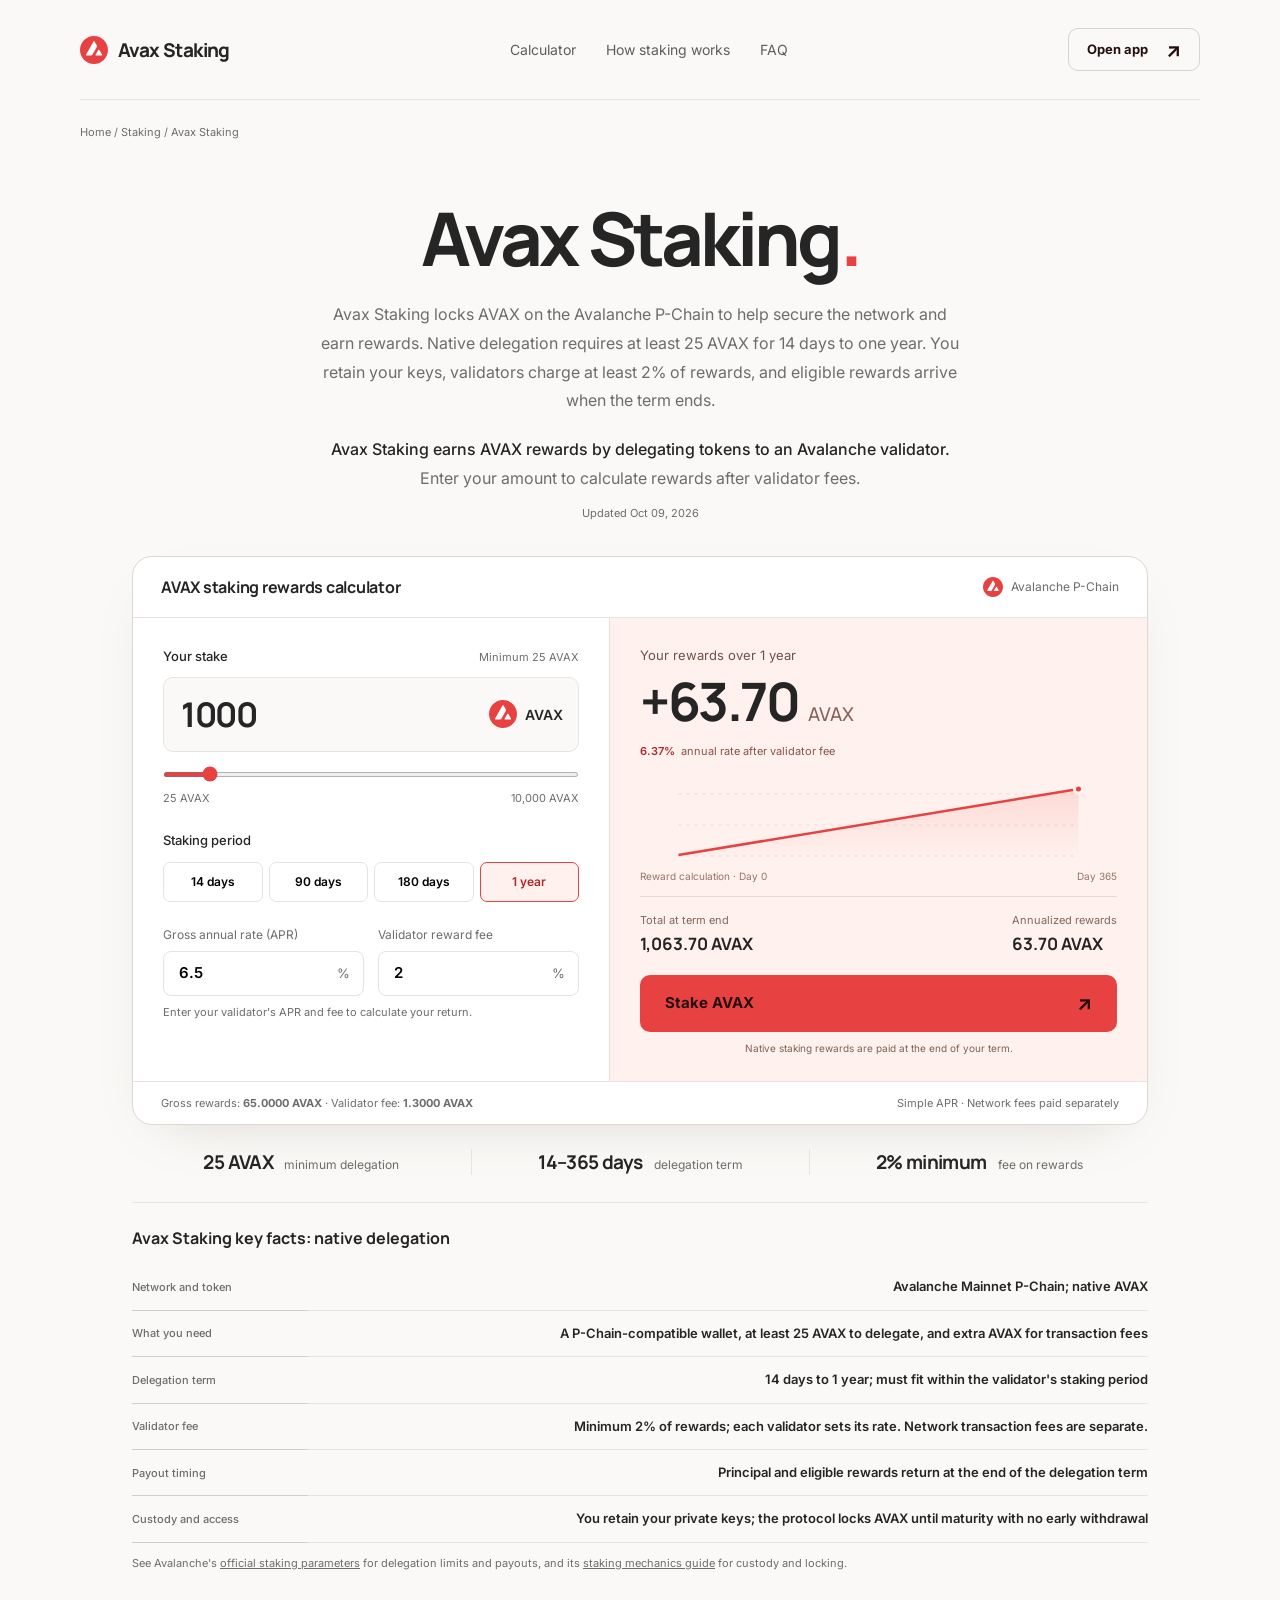
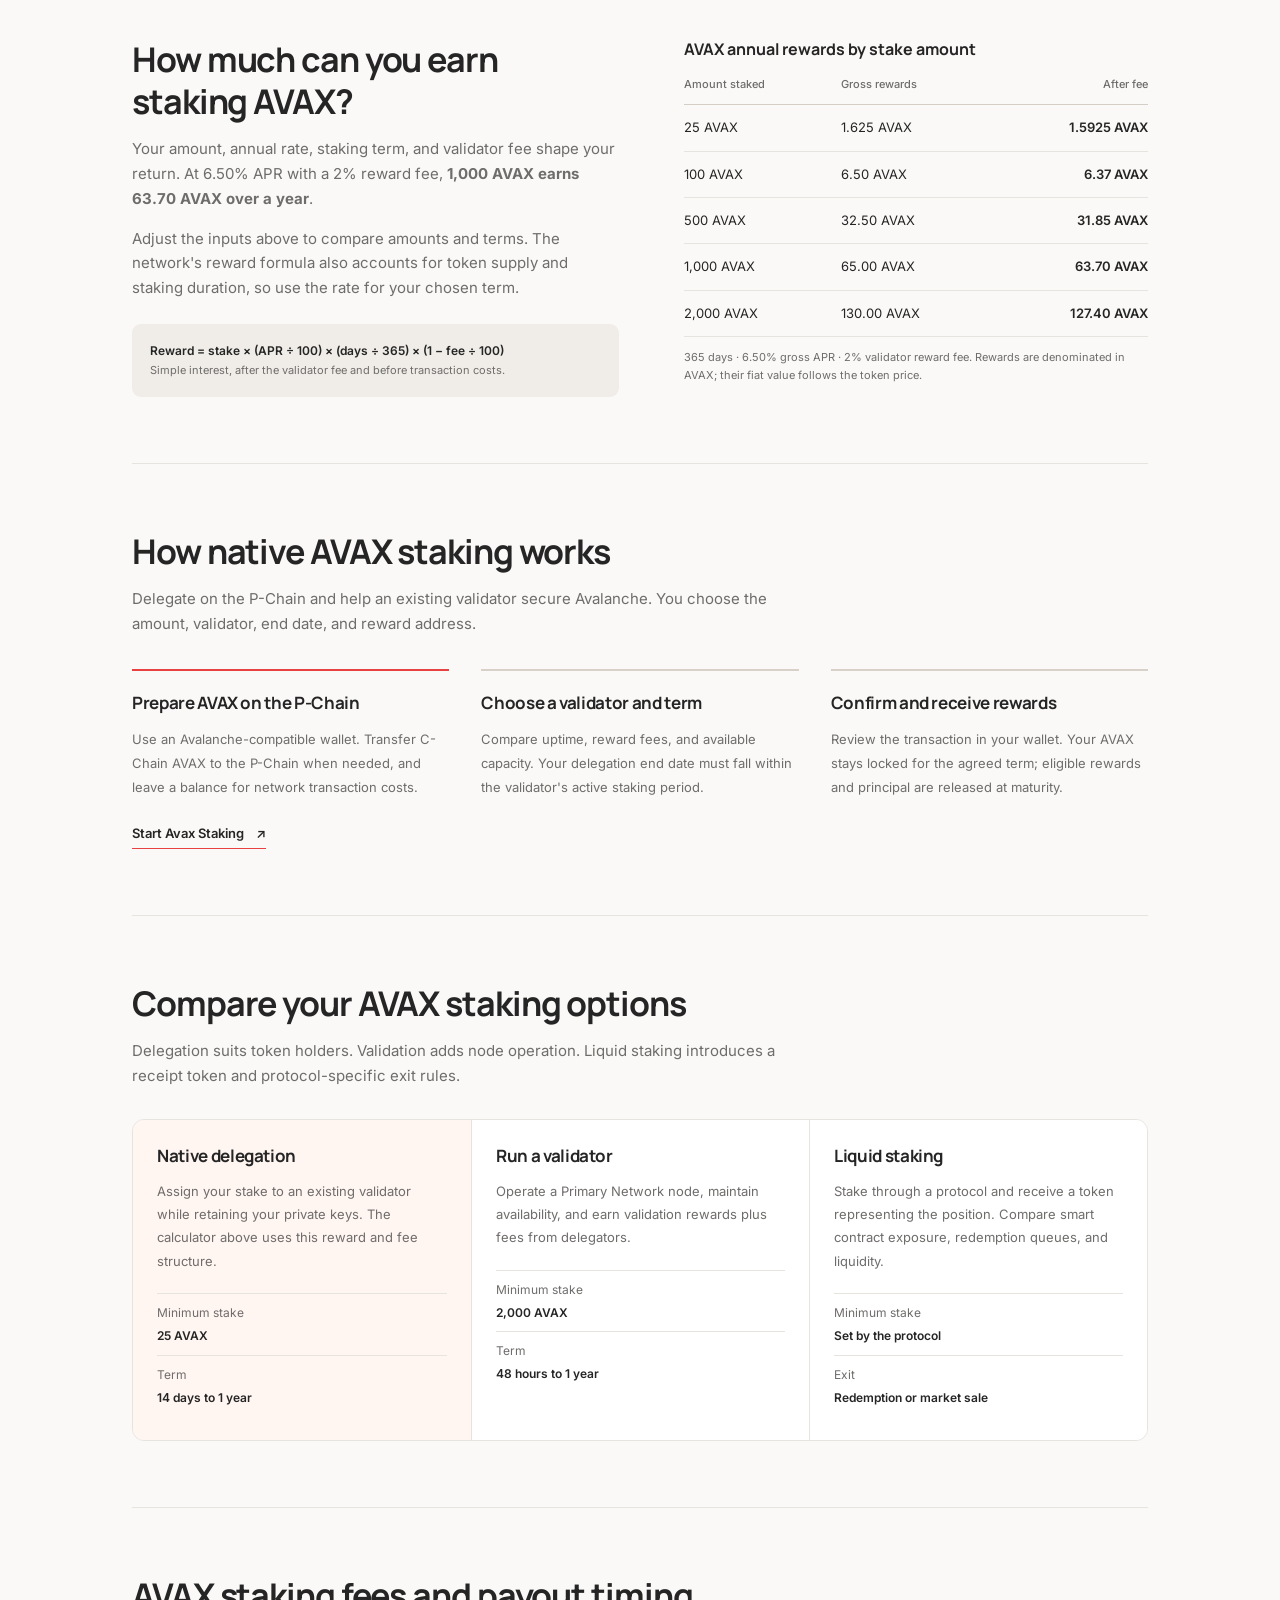
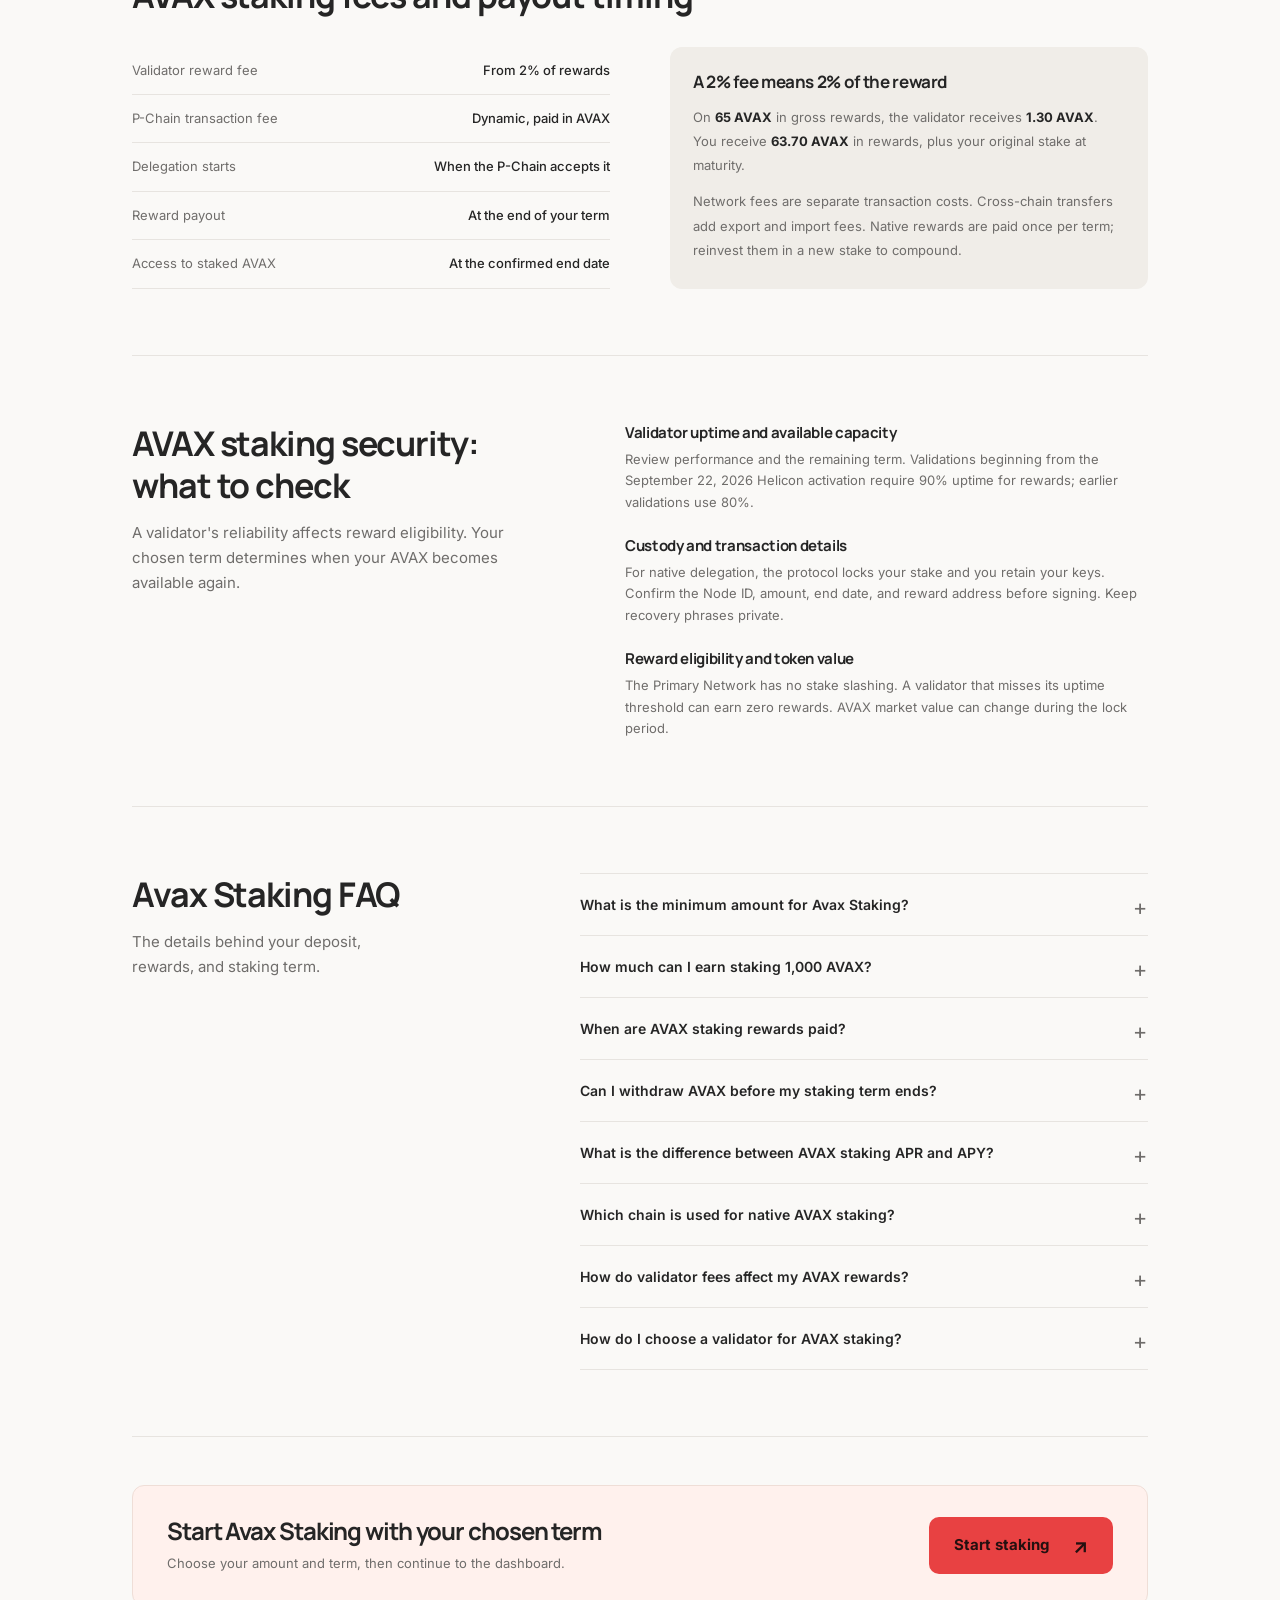
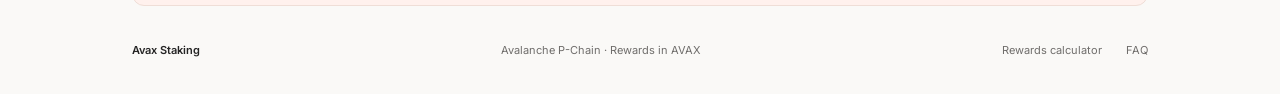
==== commit 45e3cdde: "SEO: facts table, freshness, breadcrumb, nofollow sources" ====
--- a/index.html
+++ b/index.html
@@ -29,61 +29,78 @@
 <meta name="twitter:image" content="https://avax-staking.github.io/og.png">
 <meta name="twitter:image:alt" content="Avax Staking rewards calculator with annual AVAX income and validator fees">
 <script src="assets/calculator.js" defer></script>
-<script type="application/ld+json">{"@context": "https://schema.org", "@graph": [{"@type": "WebSite", "@id": "https://avax-staking.github.io/#website", "url": "https://avax-staking.github.io/", "name": "Website", "inLanguage": "en"}, {"@type": "WebPage", "@id": "https://avax-staking.github.io/#webpage", "url": "https://avax-staking.github.io/", "name": "Avax Staking | Calculate AVAX Rewards After Fees", "description": "Calculate AVAX staking rewards by amount, APR, duration, and validator reward fee.", "isPartOf": {"@id": "https://avax-staking.github.io/#website"}, "breadcrumb": {"@id": "https://avax-staking.github.io/#breadcrumb"}, "mainEntity": {"@id": "https://avax-staking.github.io/#calculator"}, "hasPart": {"@id": "https://avax-staking.github.io/#faq"}, "inLanguage": "en", "primaryImageOfPage": {"@type": "ImageObject", "url": "https://avax-staking.github.io/og.png", "width": 1200, "height": 630}}, {"@type": "SoftwareApplication", "@id": "https://avax-staking.github.io/#calculator", "name": "Avax Staking Rewards Calculator", "url": "https://avax-staking.github.io/#calculator", "applicationCategory": "FinanceApplication", "operatingSystem": "Any", "browserRequirements": "Requires JavaScript for interactive calculations.", "description": "Calculate simple-interest AVAX staking rewards after validator fees using an amount, annual percentage rate, and staking duration.", "offers": {"@type": "Offer", "price": "0", "priceCurrency": "USD"}, "featureList": ["AVAX annual rewards calculation", "Staking duration comparison", "Validator reward fee calculation"], "inLanguage": "en"}, {"@type": "BreadcrumbList", "@id": "https://avax-staking.github.io/#breadcrumb", "itemListElement": [{"@type": "ListItem", "position": 1, "name": "Avax Staking", "item": "https://avax-staking.github.io/"}]}, {"@type": "FAQPage", "@id": "https://avax-staking.github.io/#faq", "url": "https://avax-staking.github.io/#faq", "isPartOf": {"@id": "https://avax-staking.github.io/#webpage"}, "name": "Avax Staking FAQ", "inLanguage": "en", "mainEntity": [{"@type": "Question", "name": "What is the minimum amount for Avax Staking?", "acceptedAnswer": {"@type": "Answer", "text": "Native delegation starts at 25 AVAX. Running a Primary Network validator requires 2,000 AVAX. Keep additional AVAX available for transaction fees."}}, {"@type": "Question", "name": "How much can I earn staking 1,000 AVAX?", "acceptedAnswer": {"@type": "Answer", "text": "At a gross APR of 6.50% and a 2% validator fee, 1,000 AVAX produces 65 AVAX in gross annual rewards. The validator fee is 1.30 AVAX, leaving 63.70 AVAX in annual rewards before network transaction costs. Change the APR and fee in the calculator to compare returns."}}, {"@type": "Question", "name": "When are AVAX staking rewards paid?", "acceptedAnswer": {"@type": "Answer", "text": "Native delegation rewards are paid at the end of the delegation term when the validator meets the reward requirements. The staked AVAX returns at maturity. Annualized income expresses a yearly rate; the payout follows your chosen end date."}}, {"@type": "Question", "name": "Can I withdraw AVAX before my staking term ends?", "acceptedAnswer": {"@type": "Answer", "text": "Native AVAX stays locked until the end date confirmed in the staking transaction. Choose a term that matches when you need access to your tokens. Liquid staking follows the withdrawal and redemption rules of the protocol you select."}}, {"@type": "Question", "name": "What is the difference between AVAX staking APR and APY?", "acceptedAnswer": {"@type": "Answer", "text": "APR expresses annual rewards without reinvestment. APY includes the effect of compounding. Native AVAX rewards arrive at the end of a term; earning rewards on those rewards requires staking them again. This calculator uses APR and simple interest."}}, {"@type": "Question", "name": "Which chain is used for native AVAX staking?", "acceptedAnswer": {"@type": "Answer", "text": "Native staking uses the Avalanche P-Chain. Move AVAX from the C-Chain to the P-Chain with a cross-chain transfer before delegating. Keep enough AVAX available for the export, import, and staking transaction fees."}}, {"@type": "Question", "name": "How do validator fees affect my AVAX rewards?", "acceptedAnswer": {"@type": "Answer", "text": "The delegation fee is a percentage of the reward. A 2% fee on 65 AVAX in gross rewards is 1.30 AVAX, leaving 63.70 AVAX. The stake amount stays separate from this reward fee. Network transaction fees are additional."}}, {"@type": "Question", "name": "How do I choose a validator for AVAX staking?", "acceptedAnswer": {"@type": "Answer", "text": "Compare observed uptime, fee, available delegation capacity, and staking end date. Your entire delegation must fit within the validator's active term. The reward uptime threshold is 90% for validations starting at or after the September 22, 2026 Helicon activation; earlier validations retain the 80% threshold."}}]}]}</script>
+<script type="application/ld+json">{"@context": "https://schema.org", "@graph": [{"@type": "WebSite", "@id": "https://avax-staking.github.io/#website", "url": "https://avax-staking.github.io/", "name": "Website", "inLanguage": "en"}, {"@type": "WebPage", "@id": "https://avax-staking.github.io/#webpage", "url": "https://avax-staking.github.io/", "name": "Avax Staking | Calculate AVAX Rewards After Fees", "description": "Calculate AVAX staking rewards by amount, APR, duration, and validator reward fee.", "isPartOf": {"@id": "https://avax-staking.github.io/#website"}, "breadcrumb": {"@id": "https://avax-staking.github.io/#breadcrumb"}, "mainEntity": {"@id": "https://avax-staking.github.io/#calculator"}, "hasPart": {"@id": "https://avax-staking.github.io/#faq"}, "inLanguage": "en", "primaryImageOfPage": {"@type": "ImageObject", "url": "https://avax-staking.github.io/og.png", "width": 1200, "height": 630}, "datePublished": "2026-10-09", "dateModified": "2026-10-09"}, {"@type": "SoftwareApplication", "@id": "https://avax-staking.github.io/#calculator", "name": "Avax Staking Rewards Calculator", "url": "https://avax-staking.github.io/#calculator", "applicationCategory": "FinanceApplication", "operatingSystem": "Any", "browserRequirements": "Requires JavaScript for interactive calculations.", "description": "Calculate simple-interest AVAX staking rewards after validator fees using an amount, annual percentage rate, and staking duration.", "offers": {"@type": "Offer", "price": "0", "priceCurrency": "USD"}, "featureList": ["AVAX annual rewards calculation", "Staking duration comparison", "Validator reward fee calculation"], "inLanguage": "en"}, {"@type": "BreadcrumbList", "@id": "https://avax-staking.github.io/#breadcrumb", "itemListElement": [{"@type": "ListItem", "position": 1, "name": "Home", "item": "https://avax-staking.github.io/"}, {"@type": "ListItem", "position": 2, "name": "Staking", "item": "https://avax-staking.github.io/dashboard/"}, {"@type": "ListItem", "position": 3, "name": "Avax Staking", "item": "https://avax-staking.github.io/"}]}, {"@type": "FAQPage", "@id": "https://avax-staking.github.io/#faq", "url": "https://avax-staking.github.io/#faq", "isPartOf": {"@id": "https://avax-staking.github.io/#webpage"}, "name": "Avax Staking FAQ", "inLanguage": "en", "mainEntity": [{"@type": "Question", "name": "What is the minimum amount for Avax Staking?", "acceptedAnswer": {"@type": "Answer", "text": "Native delegation starts at 25 AVAX. Running a Primary Network validator requires 2,000 AVAX. Keep additional AVAX available for transaction fees."}}, {"@type": "Question", "name": "How much can I earn staking 1,000 AVAX?", "acceptedAnswer": {"@type": "Answer", "text": "At a gross APR of 6.50% and a 2% validator fee, 1,000 AVAX produces 65 AVAX in gross annual rewards. The validator fee is 1.30 AVAX, leaving 63.70 AVAX in annual rewards before network transaction costs. Change the APR and fee in the calculator to compare returns."}}, {"@type": "Question", "name": "When are AVAX staking rewards paid?", "acceptedAnswer": {"@type": "Answer", "text": "Native delegation rewards are paid at the end of the delegation term when the validator meets the reward requirements. The staked AVAX returns at maturity. Annualized income expresses a yearly rate; the payout follows your chosen end date."}}, {"@type": "Question", "name": "Can I withdraw AVAX before my staking term ends?", "acceptedAnswer": {"@type": "Answer", "text": "Native AVAX stays locked until the end date confirmed in the staking transaction. Choose a term that matches when you need access to your tokens. Liquid staking follows the withdrawal and redemption rules of the protocol you select."}}, {"@type": "Question", "name": "What is the difference between AVAX staking APR and APY?", "acceptedAnswer": {"@type": "Answer", "text": "APR expresses annual rewards without reinvestment. APY includes the effect of compounding. Native AVAX rewards arrive at the end of a term; earning rewards on those rewards requires staking them again. This calculator uses APR and simple interest."}}, {"@type": "Question", "name": "Which chain is used for native AVAX staking?", "acceptedAnswer": {"@type": "Answer", "text": "Native staking uses the Avalanche P-Chain. Move AVAX from the C-Chain to the P-Chain with a cross-chain transfer before delegating. Keep enough AVAX available for the export, import, and staking transaction fees."}}, {"@type": "Question", "name": "How do validator fees affect my AVAX rewards?", "acceptedAnswer": {"@type": "Answer", "text": "The delegation fee is a percentage of the reward. A 2% fee on 65 AVAX in gross rewards is 1.30 AVAX, leaving 63.70 AVAX. The stake amount stays separate from this reward fee. Network transaction fees are additional."}}, {"@type": "Question", "name": "How do I choose a validator for AVAX staking?", "acceptedAnswer": {"@type": "Answer", "text": "Compare observed uptime, fee, available delegation capacity, and staking end date. Your entire delegation must fit within the validator's active term. The reward uptime threshold is 90% for validations starting at or after the September 22, 2026 Helicon activation; earlier validations retain the 80% threshold."}}]}]}</script>
 </head>
 <body>
-<a class="c0dd59e" href="#main">Skip to content</a>
-<header class="c68b679 c818508">
-  <div class="c186bd0"><img src="assets/tokens/avalanche.svg" width="28" height="28" alt="Avalanche"><span>Avax Staking</span></div>
+<a class="c9b0331" href="#main">Skip to content</a>
+<header class="c285c1d c1ee2a2">
+  <div class="cc49ce8"><img src="assets/tokens/avalanche.svg" width="28" height="28" alt="Avalanche"><span>Avax Staking</span></div>
   <nav aria-label="Main navigation"><a href="#calculator">Calculator</a><a href="#how-it-works">How staking works</a><a href="#faq">FAQ</a></nav>
-  <a class="c913bae c937738" href="dashboard/">Open app <span class="ce53d06" aria-hidden="true">&#8599;</span></a>
+  <a class="cdfcd83 ccf3bc4" href="dashboard/">Open app <span class="c5f26ff" aria-hidden="true">&#8599;</span></a>
 </header>
-<main class="c68b679" id="main">
-  <section class="c812717" aria-labelledby="page-title">
+<main class="c285c1d" id="main">
+  <nav class="c1d25e3" aria-label="Breadcrumb" style="padding-top:12px"><a href="/">Home</a> <span aria-hidden="true">/</span> <a href="dashboard/">Staking</a> <span aria-hidden="true">/</span> <span aria-current="page">Avax Staking</span></nav>
+  <section class="ca2321e" aria-labelledby="page-title">
     <h1 id="page-title">Avax Staking<span>.</span></h1>
-    <p class="cf56601"><strong>Avax Staking earns AVAX rewards by delegating tokens to an Avalanche validator.</strong> Enter your amount to calculate rewards after validator fees.</p>
-    <div class="cdca850" id="calculator">
-      <div class="c713f67"><h2>AVAX staking rewards calculator</h2><span class="c3417b1"><img src="assets/tokens/avalanche.svg" width="28" height="28" alt="">Avalanche P-Chain</span></div>
-      <div class="c56a43f">
-        <div class="c04584f">
+    <p class="caea605">Avax Staking locks AVAX on the Avalanche P-Chain to help secure the network and earn rewards. Native delegation requires at least 25 AVAX for 14 days to one year. You retain your keys, validators charge at least 2% of rewards, and eligible rewards arrive when the term ends.</p>
+    <p class="caea605"><strong>Avax Staking earns AVAX rewards by delegating tokens to an Avalanche validator.</strong> Enter your amount to calculate rewards after validator fees.</p>
+    <p class="c1d25e3">Updated <time datetime="2026-10-09">Oct 09, 2026</time></p>
+    <div class="c8e474b" id="calculator">
+      <div class="c9c225b"><h2>AVAX staking rewards calculator</h2><span class="c4b7f58"><img src="assets/tokens/avalanche.svg" width="28" height="28" alt="">Avalanche P-Chain</span></div>
+      <div class="cd77aeb">
+        <div class="c5c4c79">
           <div>
-            <label class="c106943" for="amt">Your stake <small>Minimum 25 AVAX</small></label>
-            <div class="cc7f364"><input id="amt" type="number" min="25" max="3000000" step="any" value="1000" inputmode="decimal" aria-describedby="error"><span class="c424689"><img src="assets/tokens/avalanche.svg" alt="AVAX" width="28" height="28">AVAX</span></div>
-            <label class="c135e56" for="rng">Adjust stake between 25 and 10,000 AVAX</label><input class="ccbf8c1" id="rng" type="range" min="25" max="10000" step="25" value="1000">
-            <div class="cc55780"><span>25 AVAX</span><span>10,000 AVAX</span></div>
+            <label class="ce82ef0" for="amt">Your stake <small>Minimum 25 AVAX</small></label>
+            <div class="c2f7b1e"><input id="amt" type="number" min="25" max="3000000" step="any" value="1000" inputmode="decimal" aria-describedby="error"><span class="c2ec56c"><img src="assets/tokens/avalanche.svg" alt="AVAX" width="28" height="28">AVAX</span></div>
+            <label class="c5694d7" for="rng">Adjust stake between 25 and 10,000 AVAX</label><input class="c200cfc" id="rng" type="range" min="25" max="10000" step="25" value="1000">
+            <div class="c7625d4"><span>25 AVAX</span><span>10,000 AVAX</span></div>
           </div>
-          <div><span class="c106943" id="period-label">Staking period</span><div class="cbf2e84" role="group" aria-labelledby="period-label"><button type="button" data-days="14" aria-pressed="false">14 days</button><button type="button" data-days="90" aria-pressed="false">90 days</button><button type="button" data-days="180" aria-pressed="false">180 days</button><button type="button" data-days="365" aria-pressed="true">1 year</button></div></div>
-          <div><div class="c76fb48"><div><label for="apr">Gross annual rate (APR)</label><div class="c513171"><input id="apr" type="number" min="0" max="100" step="any" value="6.5" inputmode="decimal" aria-describedby="rate-note error"><span>%</span></div></div><div><label for="fee">Validator reward fee</label><div class="c513171"><input id="fee" type="number" min="2" max="100" step="any" value="2" inputmode="decimal" aria-describedby="rate-note error"><span>%</span></div></div></div><p class="cc6d097" id="rate-note">Enter your validator's APR and fee to calculate your return.</p><p class="cf6ee14" id="error" role="status"></p></div>
+          <div><span class="ce82ef0" id="period-label">Staking period</span><div class="c992c15" role="group" aria-labelledby="period-label"><button type="button" data-days="14" aria-pressed="false">14 days</button><button type="button" data-days="90" aria-pressed="false">90 days</button><button type="button" data-days="180" aria-pressed="false">180 days</button><button type="button" data-days="365" aria-pressed="true">1 year</button></div></div>
+          <div><div class="cc9884b"><div><label for="apr">Gross annual rate (APR)</label><div class="c8df428"><input id="apr" type="number" min="0" max="100" step="any" value="6.5" inputmode="decimal" aria-describedby="rate-note error"><span>%</span></div></div><div><label for="fee">Validator reward fee</label><div class="c8df428"><input id="fee" type="number" min="2" max="100" step="any" value="2" inputmode="decimal" aria-describedby="rate-note error"><span>%</span></div></div></div><p class="ca1c924" id="rate-note">Enter your validator's APR and fee to calculate your return.</p><p class="cae19b9" id="error" role="status"></p></div>
         </div>
-        <div class="cc25d00">
-          <div aria-live="polite" aria-atomic="true"><p class="c143bf7">Your rewards over <span id="duration-label">1 year</span></p><div class="c78352d"><b id="rw">+63.70</b><span>AVAX</span></div><p class="cc6eda9"><b id="net-apr">6.37%</b> annual rate after validator fee</p></div>
-          <div class="c212a31"><svg id="ch" viewBox="0 0 400 84" width="400" height="84" role="img" aria-label="Reward calculation across 365 days: 63.70 AVAX. Rewards are paid at the end of the staking term."><defs><linearGradient id="gf" x1="0" y1="0" x2="0" y2="1"><stop offset="0" stop-color="#E84142" stop-opacity=".13"/><stop offset="1" stop-color="#E84142" stop-opacity="0"/></linearGradient></defs><path d="M0 15 H400 M0 46 H400 M0 77 H400" stroke="#ecd8d1" stroke-dasharray="3 5" fill="none"/><path id="chart-area" d="M0 76 L400 10 V80 H0 Z" fill="url(#gf)"/><path id="chart-line" d="M0 76 L400 10" stroke="#E84142" stroke-width="2.5" fill="none"/><circle id="chart-dot" cx="400" cy="10" r="4" fill="#E84142" stroke="#fff1ed" stroke-width="3"/></svg><div class="cfee538"><span>Reward calculation · Day 0</span><span id="chart-end">Day 365</span></div></div>
-          <div class="c22cfed"><div><span>Total at term end</span><b id="tt">1,063.70 AVAX</b></div><div><span>Annualized rewards</span><b id="annual">63.70 AVAX</b></div></div>
-          <a class="c913bae" href="dashboard/">Stake AVAX <span class="ce53d06" aria-hidden="true">&#8599;</span></a><p class="cef5cee">Native staking rewards are paid at the end of your term.</p>
+        <div class="c16d4c7">
+          <div aria-live="polite" aria-atomic="true"><p class="c24e00e">Your rewards over <span id="duration-label">1 year</span></p><div class="cf34f2c"><b id="rw">+63.70</b><span>AVAX</span></div><p class="c3df411"><b id="net-apr">6.37%</b> annual rate after validator fee</p></div>
+          <div class="ce0ada9"><svg id="ch" viewBox="0 0 400 84" width="400" height="84" role="img" aria-label="Reward calculation across 365 days: 63.70 AVAX. Rewards are paid at the end of the staking term."><defs><linearGradient id="gf" x1="0" y1="0" x2="0" y2="1"><stop offset="0" stop-color="#E84142" stop-opacity=".13"/><stop offset="1" stop-color="#E84142" stop-opacity="0"/></linearGradient></defs><path d="M0 15 H400 M0 46 H400 M0 77 H400" stroke="#ecd8d1" stroke-dasharray="3 5" fill="none"/><path id="chart-area" d="M0 76 L400 10 V80 H0 Z" fill="url(#gf)"/><path id="chart-line" d="M0 76 L400 10" stroke="#E84142" stroke-width="2.5" fill="none"/><circle id="chart-dot" cx="400" cy="10" r="4" fill="#E84142" stroke="#fff1ed" stroke-width="3"/></svg><div class="c4e6be6"><span>Reward calculation · Day 0</span><span id="chart-end">Day 365</span></div></div>
+          <div class="c6e5739"><div><span>Total at term end</span><b id="tt">1,063.70 AVAX</b></div><div><span>Annualized rewards</span><b id="annual">63.70 AVAX</b></div></div>
+          <a class="cdfcd83" href="dashboard/">Stake AVAX <span class="c5f26ff" aria-hidden="true">&#8599;</span></a><p class="c1c87ab">Native staking rewards are paid at the end of your term.</p>
         </div>
       </div>
-      <div class="c9b94b0"><span>Gross rewards: <b id="gross">65.0000 AVAX</b> · Validator fee: <b id="commission">1.3000 AVAX</b></span><span>Simple APR · Network fees paid separately</span></div>
+      <div class="c280611"><span>Gross rewards: <b id="gross">65.0000 AVAX</b> · Validator fee: <b id="commission">1.3000 AVAX</b></span><span>Simple APR · Network fees paid separately</span></div>
     </div>
-    <div class="c898ddd"><div class="ca6c8b1"><b>25 AVAX</b><span>minimum delegation</span></div><div class="ca6c8b1"><b>14–365 days</b><span>delegation term</span></div><div class="ca6c8b1"><b>2% minimum</b><span>fee on rewards</span></div></div>
+    <div class="c83c223"><div class="cd59aab"><b>25 AVAX</b><span>minimum delegation</span></div><div class="cd59aab"><b>14–365 days</b><span>delegation term</span></div><div class="cd59aab"><b>2% minimum</b><span>fee on rewards</span></div></div>
   </section>
-  <div class="c13fdcd">
-    <section class="cde7ac5 c058b23" id="rewards" aria-labelledby="rewards-heading">
-      <div><h2 id="rewards-heading">How much can you earn<br>staking AVAX?</h2><p class="ced2c10">Your amount, annual rate, staking term, and validator fee shape your return. At 6.50% APR with a 2% reward fee, <strong>1,000 AVAX earns 63.70 AVAX over a year</strong>.</p><p class="ced2c10">Adjust the inputs above to compare amounts and terms. The network's reward formula also accounts for token supply and staking duration, so use the rate for your chosen term.</p><div class="ce694d9">Reward = stake × (APR ÷ 100) × (days ÷ 365) × (1 − fee ÷ 100)<span>Simple interest, after the validator fee and before transaction costs.</span></div></div>
-      <div><table class="cd65745"><caption>AVAX annual rewards by stake amount</caption><thead><tr><th scope="col">Amount staked</th><th scope="col">Gross rewards</th><th scope="col">After fee</th></tr></thead><tbody><tr><td>25 AVAX</td><td>1.625 AVAX</td><td>1.5925 AVAX</td></tr><tr><td>100 AVAX</td><td>6.50 AVAX</td><td>6.37 AVAX</td></tr><tr><td>500 AVAX</td><td>32.50 AVAX</td><td>31.85 AVAX</td></tr><tr><td>1,000 AVAX</td><td>65.00 AVAX</td><td>63.70 AVAX</td></tr><tr><td>2,000 AVAX</td><td>130.00 AVAX</td><td>127.40 AVAX</td></tr></tbody></table><p class="cac3d62">365 days · 6.50% gross APR · 2% validator reward fee. Rewards are denominated in AVAX; their fiat value follows the token price.</p></div>
+  <div class="cfe358d">
+    <div id="staking-facts" style="padding-top:24px">
+      <table class="c92d5c7">
+        <caption>Avax Staking key facts: native delegation</caption>
+        <tbody>
+          <tr><th scope="row" style="padding:12px 16px 12px 0">Network and token</th><td>Avalanche Mainnet P-Chain; native AVAX</td></tr>
+          <tr><th scope="row" style="padding:12px 16px 12px 0">What you need</th><td>A P-Chain-compatible wallet, at least 25 AVAX to delegate, and extra AVAX for transaction fees</td></tr>
+          <tr><th scope="row" style="padding:12px 16px 12px 0">Delegation term</th><td>14 days to 1 year; must fit within the validator's staking period</td></tr>
+          <tr><th scope="row" style="padding:12px 16px 12px 0">Validator fee</th><td>Minimum 2% of rewards; each validator sets its rate. Network transaction fees are separate.</td></tr>
+          <tr><th scope="row" style="padding:12px 16px 12px 0">Payout timing</th><td>Principal and eligible rewards return at the end of the delegation term</td></tr>
+          <tr><th scope="row" style="padding:12px 16px 12px 0">Custody and access</th><td>You retain your private keys; the protocol locks AVAX until maturity with no early withdrawal</td></tr>
+        </tbody>
+      </table>
+      <p class="c1d25e3">See Avalanche's <a href="https://build.avax.network/docs/primary-network/validate/how-to-stake" rel="nofollow noopener" target="_blank" style="text-decoration:underline">official staking parameters</a> for delegation limits and payouts, and its <a href="https://build.avax.network/docs/primary-network/validate/staking-for-finance-professionals" rel="nofollow noopener" target="_blank" style="text-decoration:underline">staking mechanics guide</a> for custody and locking.</p>
+    </div>
+    <section class="ca03cd2 c22bbad" id="rewards" aria-labelledby="rewards-heading">
+      <div><h2 id="rewards-heading">How much can you earn<br>staking AVAX?</h2><p class="cb365b2">Your amount, annual rate, staking term, and validator fee shape your return. At 6.50% APR with a 2% reward fee, <strong>1,000 AVAX earns 63.70 AVAX over a year</strong>.</p><p class="cb365b2">Adjust the inputs above to compare amounts and terms. The network's reward formula also accounts for token supply and staking duration, so use the rate for your chosen term.</p><div class="c382b2f">Reward = stake × (APR ÷ 100) × (days ÷ 365) × (1 − fee ÷ 100)<span>Simple interest, after the validator fee and before transaction costs.</span></div></div>
+      <div><table class="c92d5c7"><caption>AVAX annual rewards by stake amount</caption><thead><tr><th scope="col">Amount staked</th><th scope="col">Gross rewards</th><th scope="col">After fee</th></tr></thead><tbody><tr><td>25 AVAX</td><td>1.625 AVAX</td><td>1.5925 AVAX</td></tr><tr><td>100 AVAX</td><td>6.50 AVAX</td><td>6.37 AVAX</td></tr><tr><td>500 AVAX</td><td>32.50 AVAX</td><td>31.85 AVAX</td></tr><tr><td>1,000 AVAX</td><td>65.00 AVAX</td><td>63.70 AVAX</td></tr><tr><td>2,000 AVAX</td><td>130.00 AVAX</td><td>127.40 AVAX</td></tr></tbody></table><p class="c1d25e3">365 days · 6.50% gross APR · 2% validator reward fee. Rewards are denominated in AVAX; their fiat value follows the token price.</p></div>
     </section>
-    <section class="cde7ac5" id="how-it-works" aria-labelledby="how-heading">
-      <h2 id="how-heading">How native AVAX staking works</h2><p class="ced2c10">Delegate on the P-Chain and help an existing validator secure Avalanche. You choose the amount, validator, end date, and reward address.</p>
-      <div class="c85cf73"><article><h3>Prepare AVAX on the P-Chain</h3><p>Use an Avalanche-compatible wallet. Transfer C-Chain AVAX to the P-Chain when needed, and leave a balance for network transaction costs.</p></article><article><h3>Choose a validator and term</h3><p>Compare uptime, reward fees, and available capacity. Your delegation end date must fall within the validator's active staking period.</p></article><article><h3>Confirm and receive rewards</h3><p>Review the transaction in your wallet. Your AVAX stays locked for the agreed term; eligible rewards and principal are released at maturity.</p></article></div><a class="c1e6770" href="dashboard/">Start Avax Staking <span aria-hidden="true">&#8599;</span></a>
+    <section class="ca03cd2" id="how-it-works" aria-labelledby="how-heading">
+      <h2 id="how-heading">How native AVAX staking works</h2><p class="cb365b2">Delegate on the P-Chain and help an existing validator secure Avalanche. You choose the amount, validator, end date, and reward address.</p>
+      <div class="c327e8f"><article><h3>Prepare AVAX on the P-Chain</h3><p>Use an Avalanche-compatible wallet. Transfer C-Chain AVAX to the P-Chain when needed, and leave a balance for network transaction costs.</p></article><article><h3>Choose a validator and term</h3><p>Compare uptime, reward fees, and available capacity. Your delegation end date must fall within the validator's active staking period.</p></article><article><h3>Confirm and receive rewards</h3><p>Review the transaction in your wallet. Your AVAX stays locked for the agreed term; eligible rewards and principal are released at maturity.</p></article></div><a class="c583d22" href="dashboard/">Start Avax Staking <span aria-hidden="true">&#8599;</span></a>
     </section>
-    <section class="cde7ac5" id="options" aria-labelledby="options-heading">
-      <h2 id="options-heading">Compare your AVAX staking options</h2><p class="ced2c10">Delegation suits token holders. Validation adds node operation. Liquid staking introduces a receipt token and protocol-specific exit rules.</p>
-      <div class="c26adef"><article class="c2aca0b"><h3>Native delegation</h3><p>Assign your stake to an existing validator while retaining your private keys. The calculator above uses this reward and fee structure.</p><dl><div><dt>Minimum stake</dt><dd>25 AVAX</dd></div><div><dt>Term</dt><dd>14 days to 1 year</dd></div></dl></article><article class="c2aca0b"><h3>Run a validator</h3><p>Operate a Primary Network node, maintain availability, and earn validation rewards plus fees from delegators.</p><dl><div><dt>Minimum stake</dt><dd>2,000 AVAX</dd></div><div><dt>Term</dt><dd>48 hours to 1 year</dd></div></dl></article><article class="c2aca0b"><h3>Liquid staking</h3><p>Stake through a protocol and receive a token representing the position. Compare smart contract exposure, redemption queues, and liquidity.</p><dl><div><dt>Minimum stake</dt><dd>Set by the protocol</dd></div><div><dt>Exit</dt><dd>Redemption or market sale</dd></div></dl></article></div>
+    <section class="ca03cd2" id="options" aria-labelledby="options-heading">
+      <h2 id="options-heading">Compare your AVAX staking options</h2><p class="cb365b2">Delegation suits token holders. Validation adds node operation. Liquid staking introduces a receipt token and protocol-specific exit rules.</p>
+      <div class="c1f4d7c"><article class="c506d59"><h3>Native delegation</h3><p>Assign your stake to an existing validator while retaining your private keys. The calculator above uses this reward and fee structure.</p><dl><div><dt>Minimum stake</dt><dd>25 AVAX</dd></div><div><dt>Term</dt><dd>14 days to 1 year</dd></div></dl></article><article class="c506d59"><h3>Run a validator</h3><p>Operate a Primary Network node, maintain availability, and earn validation rewards plus fees from delegators.</p><dl><div><dt>Minimum stake</dt><dd>2,000 AVAX</dd></div><div><dt>Term</dt><dd>48 hours to 1 year</dd></div></dl></article><article class="c506d59"><h3>Liquid staking</h3><p>Stake through a protocol and receive a token representing the position. Compare smart contract exposure, redemption queues, and liquidity.</p><dl><div><dt>Minimum stake</dt><dd>Set by the protocol</dd></div><div><dt>Exit</dt><dd>Redemption or market sale</dd></div></dl></article></div>
     </section>
-    <section class="cde7ac5" id="fees" aria-labelledby="fees-heading"><h2 id="fees-heading">AVAX staking fees and payout timing</h2><div class="c8d4b66"><dl class="c48babb"><div><dt>Validator reward fee</dt><dd>From 2% of rewards</dd></div><div><dt>P-Chain transaction fee</dt><dd>Dynamic, paid in AVAX</dd></div><div><dt>Delegation starts</dt><dd>When the P-Chain accepts it</dd></div><div><dt>Reward payout</dt><dd>At the end of your term</dd></div><div><dt>Access to staked AVAX</dt><dd>At the confirmed end date</dd></div></dl><div class="c54553b"><h3>A 2% fee means 2% of the reward</h3><p>On <strong>65 AVAX</strong> in gross rewards, the validator receives <strong>1.30 AVAX</strong>. You receive <strong>63.70 AVAX</strong> in rewards, plus your original stake at maturity.</p><p style="margin-top:12px">Network fees are separate transaction costs. Cross-chain transfers add export and import fees. Native rewards are paid once per term; reinvest them in a new stake to compound.</p></div></div></section>
-    <section class="cde7ac5 c1d98b9" id="security" aria-labelledby="security-heading"><div><h2 id="security-heading">AVAX staking security:<br>what to check</h2><p class="ced2c10">A validator's reliability affects reward eligibility. Your chosen term determines when your AVAX becomes available again.</p></div><div class="c0053a8"><article><h3>Validator uptime and available capacity</h3><p>Review performance and the remaining term. Validations beginning from the September 22, 2026 Helicon activation require 90% uptime for rewards; earlier validations use 80%.</p></article><article><h3>Custody and transaction details</h3><p>For native delegation, the protocol locks your stake and you retain your keys. Confirm the Node ID, amount, end date, and reward address before signing. Keep recovery phrases private.</p></article><article><h3>Reward eligibility and token value</h3><p>The Primary Network has no stake slashing. A validator that misses its uptime threshold can earn zero rewards. AVAX market value can change during the lock period.</p></article></div></section>
-    <section class="cde7ac5 c3693b3" id="faq" aria-labelledby="faq-heading"><div><h2 id="faq-heading">Avax Staking FAQ</h2><p class="ced2c10">The details behind your deposit,<br>rewards, and staking term.</p></div><div><details><summary>What is the minimum amount for Avax Staking?</summary><p>Native delegation starts at 25 AVAX. Running a Primary Network validator requires 2,000 AVAX. Keep additional AVAX available for transaction fees.</p></details><details><summary>How much can I earn staking 1,000 AVAX?</summary><p>At a gross APR of 6.50% and a 2% validator fee, 1,000 AVAX produces 65 AVAX in gross annual rewards. The validator fee is 1.30 AVAX, leaving 63.70 AVAX in annual rewards before network transaction costs. Change the APR and fee in the calculator to compare returns.</p></details><details><summary>When are AVAX staking rewards paid?</summary><p>Native delegation rewards are paid at the end of the delegation term when the validator meets the reward requirements. The staked AVAX returns at maturity. Annualized income expresses a yearly rate; the payout follows your chosen end date.</p></details><details><summary>Can I withdraw AVAX before my staking term ends?</summary><p>Native AVAX stays locked until the end date confirmed in the staking transaction. Choose a term that matches when you need access to your tokens. Liquid staking follows the withdrawal and redemption rules of the protocol you select.</p></details><details><summary>What is the difference between AVAX staking APR and APY?</summary><p>APR expresses annual rewards without reinvestment. APY includes the effect of compounding. Native AVAX rewards arrive at the end of a term; earning rewards on those rewards requires staking them again. This calculator uses APR and simple interest.</p></details><details><summary>Which chain is used for native AVAX staking?</summary><p>Native staking uses the Avalanche P-Chain. Move AVAX from the C-Chain to the P-Chain with a cross-chain transfer before delegating. Keep enough AVAX available for the export, import, and staking transaction fees.</p></details><details><summary>How do validator fees affect my AVAX rewards?</summary><p>The delegation fee is a percentage of the reward. A 2% fee on 65 AVAX in gross rewards is 1.30 AVAX, leaving 63.70 AVAX. The stake amount stays separate from this reward fee. Network transaction fees are additional.</p></details><details><summary>How do I choose a validator for AVAX staking?</summary><p>Compare observed uptime, fee, available delegation capacity, and staking end date. Your entire delegation must fit within the validator's active term. The reward uptime threshold is 90% for validations starting at or after the September 22, 2026 Helicon activation; earlier validations retain the 80% threshold.</p></details></div></section>
-    <section class="c0da6d5" aria-labelledby="start-heading"><div><h2 id="start-heading">Start Avax Staking with your chosen term</h2><p>Choose your amount and term, then continue to the dashboard.</p></div><a class="c913bae" href="dashboard/">Start staking <span class="ce53d06" aria-hidden="true">&#8599;</span></a></section>
-    <footer><span class="c7125db">Avax Staking</span><span>Avalanche P-Chain · Rewards in AVAX</span><div><a href="#calculator">Rewards calculator</a><a href="#faq">FAQ</a></div></footer>
+    <section class="ca03cd2" id="fees" aria-labelledby="fees-heading"><h2 id="fees-heading">AVAX staking fees and payout timing</h2><div class="c6bbb84"><dl class="c756d66"><div><dt>Validator reward fee</dt><dd>From 2% of rewards</dd></div><div><dt>P-Chain transaction fee</dt><dd>Dynamic, paid in AVAX</dd></div><div><dt>Delegation starts</dt><dd>When the P-Chain accepts it</dd></div><div><dt>Reward payout</dt><dd>At the end of your term</dd></div><div><dt>Access to staked AVAX</dt><dd>At the confirmed end date</dd></div></dl><div class="ce60183"><h3>A 2% fee means 2% of the reward</h3><p>On <strong>65 AVAX</strong> in gross rewards, the validator receives <strong>1.30 AVAX</strong>. You receive <strong>63.70 AVAX</strong> in rewards, plus your original stake at maturity.</p><p style="margin-top:12px">Network fees are separate transaction costs. Cross-chain transfers add export and import fees. Native rewards are paid once per term; reinvest them in a new stake to compound.</p></div></div></section>
+    <section class="ca03cd2 c11e9df" id="security" aria-labelledby="security-heading"><div><h2 id="security-heading">AVAX staking security:<br>what to check</h2><p class="cb365b2">A validator's reliability affects reward eligibility. Your chosen term determines when your AVAX becomes available again.</p></div><div class="c6a14d6"><article><h3>Validator uptime and available capacity</h3><p>Review performance and the remaining term. Validations beginning from the September 22, 2026 Helicon activation require 90% uptime for rewards; earlier validations use 80%.</p></article><article><h3>Custody and transaction details</h3><p>For native delegation, the protocol locks your stake and you retain your keys. Confirm the Node ID, amount, end date, and reward address before signing. Keep recovery phrases private.</p></article><article><h3>Reward eligibility and token value</h3><p>The Primary Network has no stake slashing. A validator that misses its uptime threshold can earn zero rewards. AVAX market value can change during the lock period.</p></article></div></section>
+    <section class="ca03cd2 cf9df3f" id="faq" aria-labelledby="faq-heading"><div><h2 id="faq-heading">Avax Staking FAQ</h2><p class="cb365b2">The details behind your deposit,<br>rewards, and staking term.</p></div><div><details><summary>What is the minimum amount for Avax Staking?</summary><p>Native delegation starts at 25 AVAX. Running a Primary Network validator requires 2,000 AVAX. Keep additional AVAX available for transaction fees.</p></details><details><summary>How much can I earn staking 1,000 AVAX?</summary><p>At a gross APR of 6.50% and a 2% validator fee, 1,000 AVAX produces 65 AVAX in gross annual rewards. The validator fee is 1.30 AVAX, leaving 63.70 AVAX in annual rewards before network transaction costs. Change the APR and fee in the calculator to compare returns.</p></details><details><summary>When are AVAX staking rewards paid?</summary><p>Native delegation rewards are paid at the end of the delegation term when the validator meets the reward requirements. The staked AVAX returns at maturity. Annualized income expresses a yearly rate; the payout follows your chosen end date.</p></details><details><summary>Can I withdraw AVAX before my staking term ends?</summary><p>Native AVAX stays locked until the end date confirmed in the staking transaction. Choose a term that matches when you need access to your tokens. Liquid staking follows the withdrawal and redemption rules of the protocol you select.</p></details><details><summary>What is the difference between AVAX staking APR and APY?</summary><p>APR expresses annual rewards without reinvestment. APY includes the effect of compounding. Native AVAX rewards arrive at the end of a term; earning rewards on those rewards requires staking them again. This calculator uses APR and simple interest.</p></details><details><summary>Which chain is used for native AVAX staking?</summary><p>Native staking uses the Avalanche P-Chain. Move AVAX from the C-Chain to the P-Chain with a cross-chain transfer before delegating. Keep enough AVAX available for the export, import, and staking transaction fees.</p></details><details><summary>How do validator fees affect my AVAX rewards?</summary><p>The delegation fee is a percentage of the reward. A 2% fee on 65 AVAX in gross rewards is 1.30 AVAX, leaving 63.70 AVAX. The stake amount stays separate from this reward fee. Network transaction fees are additional.</p></details><details><summary>How do I choose a validator for AVAX staking?</summary><p>Compare observed uptime, fee, available delegation capacity, and staking end date. Your entire delegation must fit within the validator's active term. The reward uptime threshold is 90% for validations starting at or after the September 22, 2026 Helicon activation; earlier validations retain the 80% threshold.</p></details></div></section>
+    <section class="c2a3059" aria-labelledby="start-heading"><div><h2 id="start-heading">Start Avax Staking with your chosen term</h2><p>Choose your amount and term, then continue to the dashboard.</p></div><a class="cdfcd83" href="dashboard/">Start staking <span class="c5f26ff" aria-hidden="true">&#8599;</span></a></section>
+    <footer><span class="c9eaa6f">Avax Staking</span><span>Avalanche P-Chain · Rewards in AVAX</span><div><a href="#calculator">Rewards calculator</a><a href="#faq">FAQ</a></div></footer>
   </div>
 </main>
 </body>
--- a/assets/site.css
+++ b/assets/site.css
@@ -1,6 +1,6 @@
 :root{--bg:#faf9f7;--surface:#fff;--text:#252525;--mute:#6f6d6b;--line:#e7e4e0;--accent:#E84142;--tint:#fff1ed;--display:Manrope,Inter,sans-serif}
-*{box-sizing:border-box}html{scroll-behavior:smooth;scroll-padding-top:24px}body{margin:0;background:var(--bg);color:var(--text);font:16px/1.65 Inter,Arial,sans-serif;-webkit-font-smoothing:antialiased}a{color:inherit;text-decoration:none}button,input{font:inherit}button,a,input,summary{-webkit-tap-highlight-color:transparent}button,a,summary{touch-action:manipulation}:focus-visible{outline:3px solid var(--accent);outline-offset:5px}img{display:block}p,h1,h2,h3{margin:0}button{cursor:pointer}.c68b679{width:min(1120px,calc(100% - 64px));margin-inline:auto}.c818508{height:100px;display:flex;align-items:center;justify-content:space-between;border-bottom:1px solid var(--line);gap:24px}.c186bd0{display:flex;align-items:center;gap:10px;font:750 19px var(--display);letter-spacing:-.6px}.c818508 nav{display:flex;gap:30px;font-size:14px;color:#5f5d5a}.c818508 nav a:hover,footer a:hover{color:var(--accent)}.c913bae{display:inline-flex;align-items:center;justify-content:center;gap:24px;background:var(--accent);color:#241010;border:1px solid transparent;border-radius:10px;padding:15px 24px;font-size:15px;font-weight:700;transition:background .15s,transform .15s}.c913bae:hover{background:#ef5758;transform:translateY(-1px)}.c913bae.c937738{padding:10px 18px;font-size:13px;gap:18px}.c818508 .c913bae{background:transparent;border-color:#d8d3ce}.c818508 .c913bae:hover{background:var(--tint);border-color:var(--accent)}.ce53d06{font-size:20px;line-height:1}.c812717{text-align:center;padding:56px 0 0}.c812717 h1{font:750 clamp(45px,6.2vw,74px)/1.12 var(--display);letter-spacing:-3.7px}.c812717 h1 span{color:var(--accent)}.cf56601{font-size:16px;line-height:1.8;color:var(--mute);max-width:640px;margin:20px auto 0}.cf56601 strong{font-weight:500;color:var(--text)}.cdca850{max-width:1016px;margin:34px auto 0;background:var(--surface);border:1px solid #ddd8d1;border-radius:20px;box-shadow:0 20px 55px -35px #84746a66;overflow:hidden;text-align:left}.c713f67{display:flex;align-items:center;justify-content:space-between;padding:19px 28px;border-bottom:1px solid var(--line);gap:16px}.c713f67 h2{font:700 16px var(--display);letter-spacing:-.25px}.c3417b1{display:flex;align-items:center;gap:8px;color:var(--mute);font-size:12px}.c3417b1 img{width:20px;height:20px}.c56a43f{display:grid;grid-template-columns:1fr 1.13fr}.cdca850 .c04584f{padding:28px 30px 25px;display:flex;flex-direction:column;gap:23px}.c106943{display:flex;align-items:center;justify-content:space-between;font-size:13px;font-weight:500;margin-bottom:10px}.c106943 small{font-size:11px;color:var(--mute);font-weight:400}.cc7f364{display:flex;align-items:center;gap:15px;background:#faf9f7;border:1px solid var(--line);padding:13px 15px;border-radius:10px}.cc7f364 input{width:100%;min-width:0;border:0;outline:0;background:transparent;color:var(--text);font:700 34px/1.3 var(--display);letter-spacing:-1.5px}.cc7f364:focus-within{border-color:var(--accent);box-shadow:0 0 0 2px #e8414215}.c424689{display:flex;align-items:center;gap:8px;font-size:14px;font-weight:600}.ccbf8c1{width:100%;height:5px;accent-color:var(--accent);cursor:pointer;margin:20px 0 0}.cc55780{display:flex;justify-content:space-between;font-size:11px;color:var(--mute);margin-top:5px}.cbf2e84{display:flex;gap:6px}.cbf2e84 button{flex:1;min-height:40px;padding:8px 4px;border:1px solid var(--line);background:white;border-radius:7px;font-size:12px;font-weight:600;white-space:nowrap}.cbf2e84 button[aria-pressed=true]{background:var(--tint);border-color:var(--accent);color:#ad2829}.c76fb48{display:grid;grid-template-columns:1fr 1fr;gap:14px}.c76fb48 label{font-size:12px;color:var(--mute);display:block;margin-bottom:7px}.c513171{display:flex;align-items:center;gap:8px;padding:8px 13px;border:1px solid var(--line);border-radius:8px}.c513171 input{width:100%;min-width:0;border:0;outline:0;font-size:15px;font-weight:600;background:transparent}.c513171:focus-within{border-color:var(--accent)}.c513171 span{color:var(--mute);font-size:13px}.cc6d097{font-size:11px;color:var(--mute);margin-top:8px;line-height:1.6}.cdca850 .cc25d00{background:var(--tint);padding:27px 30px 25px;display:flex;flex-direction:column;border-left:1px solid #f1ddd7;position:relative}.c143bf7{font-size:13px;color:#6e514c}.c78352d{display:flex;align-items:baseline;gap:10px;margin:4px 0 0;flex-wrap:wrap}.c78352d b{font:700 clamp(36px,4.4vw,53px)/1.2 var(--display);letter-spacing:-2.5px}.c78352d span{font:500 19px var(--display);color:#8a625b}.cc6eda9{display:inline-flex;align-items:center;gap:6px;font-size:11px;margin-top:8px;color:#89534c}.cc6eda9 b{font-weight:600;color:#ad2829}.c212a31{margin:17px 0 11px}.c212a31 svg{width:100%;height:84px;display:block;overflow:visible}.cfee538{display:flex;justify-content:space-between;font-size:10px;color:#98736c;margin-top:5px}.c22cfed{display:flex;justify-content:space-between;gap:16px;border-top:1px solid #eed8d1;padding-top:14px}.c22cfed span{display:block;font-size:11px;color:#806760}.c22cfed b{display:block;font:700 17px/1.4 var(--display);margin-top:3px}.cc25d00 .c913bae{width:100%;margin-top:19px;justify-content:space-between}.cef5cee{font-size:10px;text-align:center;color:#805f58;margin-top:8px}.c9b94b0{border-top:1px solid var(--line);padding:12px 28px;font-size:11px;color:var(--mute);display:flex;justify-content:space-between;gap:15px}.cf6ee14{font-size:12px;color:#ad2829;margin-top:9px}.cf6ee14:empty{display:none}.c898ddd{max-width:1016px;margin:0 auto;display:grid;grid-template-columns:repeat(3,1fr);padding:24px 0 27px;border-bottom:1px solid var(--line)}.ca6c8b1{display:flex;gap:11px;justify-content:center;align-items:baseline}.ca6c8b1 b{font:700 19px var(--display);letter-spacing:-.6px}.ca6c8b1 span{font-size:12px;color:var(--mute)}.ca6c8b1+.ca6c8b1{border-left:1px solid var(--line)}.c13fdcd{max-width:1016px;margin:auto}.cde7ac5{padding:66px 0;border-bottom:1px solid var(--line)}h2{font:700 clamp(25px,3vw,34px)/1.24 var(--display);letter-spacing:-1.1px}h3{font:700 17px/1.4 var(--display);letter-spacing:-.35px}.ced2c10{margin-top:15px;max-width:650px;color:var(--mute);font-size:15px}.c058b23{display:grid;grid-template-columns:1.05fr 1fr;gap:65px}.ce694d9{margin-top:23px;padding:16px 18px;background:#f0ede8;border-radius:9px;font:600 12px/1.8 Inter,sans-serif}.ce694d9 span{display:block;color:var(--mute);font-size:11px;font-weight:400}.cd65745{width:100%;border-collapse:collapse;font-size:13px}.cd65745 caption{text-align:left;font:700 16px var(--display);margin-bottom:15px}.cd65745 th{text-align:left;font-size:11px;color:var(--mute);font-weight:500;border-bottom:1px solid #d4cec6;padding:0 0 11px}.cd65745 td{padding:12px 0;border-bottom:1px solid var(--line)}.cd65745 th:last-child,.cd65745 td:last-child{text-align:right}.cd65745 td:last-child{font-weight:600}.cac3d62{font-size:11px;color:var(--mute);margin-top:11px}.c85cf73{display:grid;grid-template-columns:repeat(3,1fr);gap:32px;margin-top:32px}.c85cf73 article{border-top:2px solid #d8d1c9;padding-top:20px}.c85cf73 article:first-child{border-color:var(--accent)}.c85cf73 p{font-size:13px;line-height:1.85;color:var(--mute);margin-top:12px}.c1e6770{display:inline-flex;align-items:center;gap:12px;font-size:13px;font-weight:600;margin-top:24px;border-bottom:1px solid var(--accent);padding-bottom:4px}.c26adef{display:grid;grid-template-columns:1fr 1fr 1fr;border:1px solid var(--line);border-radius:12px;margin-top:30px;overflow:hidden}.c2aca0b{padding:24px;background:white}.c2aca0b+.c2aca0b{border-left:1px solid var(--line)}.c2aca0b:first-child{background:#fff5f1}.c2aca0b p{font-size:13px;color:var(--mute);line-height:1.8;margin-top:12px}.c2aca0b dl{margin:20px 0 0;font-size:12px}.c2aca0b dl div{padding:9px 0;border-top:1px solid var(--line)}.c2aca0b dt{color:var(--mute)}.c2aca0b dd{margin:3px 0 0;font-weight:600}.c8d4b66{display:grid;grid-template-columns:1fr 1fr;gap:60px;margin-top:30px}.c48babb{margin:0}.c48babb div{display:flex;gap:20px;justify-content:space-between;padding:13px 0;border-bottom:1px solid var(--line);font-size:13px}.c48babb dt{color:var(--mute)}.c48babb dd{margin:0;text-align:right;font-weight:500}.c54553b{background:#f0ede8;padding:23px;border-radius:12px}.c54553b h3{margin-bottom:12px}.c54553b p{font-size:13px;color:var(--mute);line-height:1.85}.c54553b strong{color:var(--text)}.c1d98b9{display:grid;grid-template-columns:.9fr 1.1fr;gap:65px}.c0053a8{display:grid;gap:22px}.c0053a8 p{color:var(--mute);font-size:13px;margin-top:6px}.c0053a8 h3{font-size:15px}.c3693b3{display:grid;grid-template-columns:.8fr 1.2fr;gap:70px}.c3693b3 details{border-bottom:1px solid var(--line)}.c3693b3 details:first-child{border-top:1px solid var(--line)}.c3693b3 summary{list-style:none;cursor:pointer;font-size:14px;font-weight:600;padding:19px 28px 19px 0;position:relative}.c3693b3 summary::-webkit-details-marker{display:none}.c3693b3 summary:after{content:'+';position:absolute;right:1px;top:15px;font-size:22px;font-weight:400;color:var(--mute)}.c3693b3 details[open] summary:after{content:'−'}.c3693b3 details p{font-size:13px;line-height:1.85;color:var(--mute);padding:0 20px 19px 0}.c0da6d5{margin:48px 0 0;padding:30px 34px;background:var(--tint);border:1px solid #efded7;border-radius:12px;display:flex;align-items:center;justify-content:space-between;gap:24px}.c0da6d5 h2{font-size:24px}.c0da6d5 p{font-size:13px;color:var(--mute);margin-top:7px}footer{padding:35px 0;display:flex;justify-content:space-between;gap:20px;color:var(--mute);font-size:11px}footer div{display:flex;gap:24px}.c7125db{font-weight:600;color:var(--text)}.c135e56{position:absolute;width:1px;height:1px;padding:0;margin:-1px;overflow:hidden;clip:rect(0,0,0,0);white-space:nowrap;border:0}.c0dd59e{position:fixed;top:-70px;left:15px;background:white;padding:10px 15px;z-index:5;border:1px solid var(--accent)}.c0dd59e:focus{top:10px}.c040b62{min-height:100svh;display:grid;place-items:center;text-align:center;padding:32px}.c040b62 b{font:700 130px/1 var(--display);letter-spacing:-9px;color:var(--accent)}.c040b62 h1{font:700 35px var(--display);margin:20px 0 12px}.c040b62 p{color:var(--mute);max-width:450px;margin:0 auto 25px}
-@media(min-width:1400px){.c812717{padding-top:68px}}
-@media(max-width:900px){.c68b679{width:calc(100% - 40px)}.c818508 nav{gap:18px}.cdca850 .c04584f,.cdca850 .cc25d00{padding:24px}.c058b23,.c1d98b9,.c3693b3{gap:35px}.ca6c8b1{flex-direction:column;align-items:center;gap:1px}.c26adef .c2aca0b{padding:18px}.c8d4b66{gap:30px}}
-@media(max-width:680px){.c68b679{width:calc(100% - 32px)}.c818508{height:76px}.c818508 nav{display:none}.c186bd0{font-size:17px}.c818508 .c913bae{padding:9px 12px}.c812717{padding-top:36px}.c812717 h1{font-size:46px;letter-spacing:-2.4px}.cf56601{font-size:14px;line-height:1.8;margin-top:15px}.cdca850{margin-top:25px;border-radius:15px}.c713f67{padding:16px 20px}.c713f67 h2{font-size:14px}.c3417b1{font-size:10px}.c56a43f{grid-template-columns:1fr}.cdca850 .c04584f{padding:22px;gap:20px}.cdca850 .cc25d00{border-left:0;border-top:1px solid #f1ddd7;padding:24px 22px}.c78352d b{font-size:49px}.c212a31 svg{height:78px}.c9b94b0{padding:12px 20px;flex-direction:column;gap:3px;font-size:10px}.c898ddd{padding:22px 0}.ca6c8b1 b{font-size:17px}.ca6c8b1 span{font-size:10px}.cde7ac5{padding:42px 0}.c058b23,.c1d98b9,.c3693b3,.c8d4b66{grid-template-columns:1fr;gap:26px}.ced2c10{font-size:14px}.c85cf73{grid-template-columns:1fr;gap:24px;margin-top:25px}.c85cf73 article{padding-top:16px}.c85cf73 p{margin-top:7px}.c26adef{grid-template-columns:1fr}.c2aca0b+.c2aca0b{border-left:0;border-top:1px solid var(--line)}.c2aca0b dl{display:grid;grid-template-columns:1fr 1fr;gap:16px}.c2aca0b p{margin-top:8px}.c0da6d5{flex-direction:column;align-items:flex-start;padding:25px;margin-top:32px}.c0da6d5 .c913bae{width:100%;justify-content:space-between}.c0da6d5 h2{font-size:23px}footer{flex-direction:column;gap:13px;padding:25px 0}footer div{gap:20px}.c3693b3{gap:22px}.c812717 .cf56601{max-width:420px}}
+*{box-sizing:border-box}html{scroll-behavior:smooth;scroll-padding-top:24px}body{margin:0;background:var(--bg);color:var(--text);font:16px/1.65 Inter,Arial,sans-serif;-webkit-font-smoothing:antialiased}a{color:inherit;text-decoration:none}button,input{font:inherit}button,a,input,summary{-webkit-tap-highlight-color:transparent}button,a,summary{touch-action:manipulation}:focus-visible{outline:3px solid var(--accent);outline-offset:5px}img{display:block}p,h1,h2,h3{margin:0}button{cursor:pointer}.c285c1d{width:min(1120px,calc(100% - 64px));margin-inline:auto}.c1ee2a2{height:100px;display:flex;align-items:center;justify-content:space-between;border-bottom:1px solid var(--line);gap:24px}.cc49ce8{display:flex;align-items:center;gap:10px;font:750 19px var(--display);letter-spacing:-.6px}.c1ee2a2 nav{display:flex;gap:30px;font-size:14px;color:#5f5d5a}.c1ee2a2 nav a:hover,footer a:hover{color:var(--accent)}.cdfcd83{display:inline-flex;align-items:center;justify-content:center;gap:24px;background:var(--accent);color:#241010;border:1px solid transparent;border-radius:10px;padding:15px 24px;font-size:15px;font-weight:700;transition:background .15s,transform .15s}.cdfcd83:hover{background:#ef5758;transform:translateY(-1px)}.cdfcd83.ccf3bc4{padding:10px 18px;font-size:13px;gap:18px}.c1ee2a2 .cdfcd83{background:transparent;border-color:#d8d3ce}.c1ee2a2 .cdfcd83:hover{background:var(--tint);border-color:var(--accent)}.c5f26ff{font-size:20px;line-height:1}.ca2321e{text-align:center;padding:56px 0 0}.ca2321e h1{font:750 clamp(45px,6.2vw,74px)/1.12 var(--display);letter-spacing:-3.7px}.ca2321e h1 span{color:var(--accent)}.caea605{font-size:16px;line-height:1.8;color:var(--mute);max-width:640px;margin:20px auto 0}.caea605 strong{font-weight:500;color:var(--text)}.c8e474b{max-width:1016px;margin:34px auto 0;background:var(--surface);border:1px solid #ddd8d1;border-radius:20px;box-shadow:0 20px 55px -35px #84746a66;overflow:hidden;text-align:left}.c9c225b{display:flex;align-items:center;justify-content:space-between;padding:19px 28px;border-bottom:1px solid var(--line);gap:16px}.c9c225b h2{font:700 16px var(--display);letter-spacing:-.25px}.c4b7f58{display:flex;align-items:center;gap:8px;color:var(--mute);font-size:12px}.c4b7f58 img{width:20px;height:20px}.cd77aeb{display:grid;grid-template-columns:1fr 1.13fr}.c8e474b .c5c4c79{padding:28px 30px 25px;display:flex;flex-direction:column;gap:23px}.ce82ef0{display:flex;align-items:center;justify-content:space-between;font-size:13px;font-weight:500;margin-bottom:10px}.ce82ef0 small{font-size:11px;color:var(--mute);font-weight:400}.c2f7b1e{display:flex;align-items:center;gap:15px;background:#faf9f7;border:1px solid var(--line);padding:13px 15px;border-radius:10px}.c2f7b1e input{width:100%;min-width:0;border:0;outline:0;background:transparent;color:var(--text);font:700 34px/1.3 var(--display);letter-spacing:-1.5px}.c2f7b1e:focus-within{border-color:var(--accent);box-shadow:0 0 0 2px #e8414215}.c2ec56c{display:flex;align-items:center;gap:8px;font-size:14px;font-weight:600}.c200cfc{width:100%;height:5px;accent-color:var(--accent);cursor:pointer;margin:20px 0 0}.c7625d4{display:flex;justify-content:space-between;font-size:11px;color:var(--mute);margin-top:5px}.c992c15{display:flex;gap:6px}.c992c15 button{flex:1;min-height:40px;padding:8px 4px;border:1px solid var(--line);background:white;border-radius:7px;font-size:12px;font-weight:600;white-space:nowrap}.c992c15 button[aria-pressed=true]{background:var(--tint);border-color:var(--accent);color:#ad2829}.cc9884b{display:grid;grid-template-columns:1fr 1fr;gap:14px}.cc9884b label{font-size:12px;color:var(--mute);display:block;margin-bottom:7px}.c8df428{display:flex;align-items:center;gap:8px;padding:8px 13px;border:1px solid var(--line);border-radius:8px}.c8df428 input{width:100%;min-width:0;border:0;outline:0;font-size:15px;font-weight:600;background:transparent}.c8df428:focus-within{border-color:var(--accent)}.c8df428 span{color:var(--mute);font-size:13px}.ca1c924{font-size:11px;color:var(--mute);margin-top:8px;line-height:1.6}.c8e474b .c16d4c7{background:var(--tint);padding:27px 30px 25px;display:flex;flex-direction:column;border-left:1px solid #f1ddd7;position:relative}.c24e00e{font-size:13px;color:#6e514c}.cf34f2c{display:flex;align-items:baseline;gap:10px;margin:4px 0 0;flex-wrap:wrap}.cf34f2c b{font:700 clamp(36px,4.4vw,53px)/1.2 var(--display);letter-spacing:-2.5px}.cf34f2c span{font:500 19px var(--display);color:#8a625b}.c3df411{display:inline-flex;align-items:center;gap:6px;font-size:11px;margin-top:8px;color:#89534c}.c3df411 b{font-weight:600;color:#ad2829}.ce0ada9{margin:17px 0 11px}.ce0ada9 svg{width:100%;height:84px;display:block;overflow:visible}.c4e6be6{display:flex;justify-content:space-between;font-size:10px;color:#98736c;margin-top:5px}.c6e5739{display:flex;justify-content:space-between;gap:16px;border-top:1px solid #eed8d1;padding-top:14px}.c6e5739 span{display:block;font-size:11px;color:#806760}.c6e5739 b{display:block;font:700 17px/1.4 var(--display);margin-top:3px}.c16d4c7 .cdfcd83{width:100%;margin-top:19px;justify-content:space-between}.c1c87ab{font-size:10px;text-align:center;color:#805f58;margin-top:8px}.c280611{border-top:1px solid var(--line);padding:12px 28px;font-size:11px;color:var(--mute);display:flex;justify-content:space-between;gap:15px}.cae19b9{font-size:12px;color:#ad2829;margin-top:9px}.cae19b9:empty{display:none}.c83c223{max-width:1016px;margin:0 auto;display:grid;grid-template-columns:repeat(3,1fr);padding:24px 0 27px;border-bottom:1px solid var(--line)}.cd59aab{display:flex;gap:11px;justify-content:center;align-items:baseline}.cd59aab b{font:700 19px var(--display);letter-spacing:-.6px}.cd59aab span{font-size:12px;color:var(--mute)}.cd59aab+.cd59aab{border-left:1px solid var(--line)}.cfe358d{max-width:1016px;margin:auto}.ca03cd2{padding:66px 0;border-bottom:1px solid var(--line)}h2{font:700 clamp(25px,3vw,34px)/1.24 var(--display);letter-spacing:-1.1px}h3{font:700 17px/1.4 var(--display);letter-spacing:-.35px}.cb365b2{margin-top:15px;max-width:650px;color:var(--mute);font-size:15px}.c22bbad{display:grid;grid-template-columns:1.05fr 1fr;gap:65px}.c382b2f{margin-top:23px;padding:16px 18px;background:#f0ede8;border-radius:9px;font:600 12px/1.8 Inter,sans-serif}.c382b2f span{display:block;color:var(--mute);font-size:11px;font-weight:400}.c92d5c7{width:100%;border-collapse:collapse;font-size:13px}.c92d5c7 caption{text-align:left;font:700 16px var(--display);margin-bottom:15px}.c92d5c7 th{text-align:left;font-size:11px;color:var(--mute);font-weight:500;border-bottom:1px solid #d4cec6;padding:0 0 11px}.c92d5c7 td{padding:12px 0;border-bottom:1px solid var(--line)}.c92d5c7 th:last-child,.c92d5c7 td:last-child{text-align:right}.c92d5c7 td:last-child{font-weight:600}.c1d25e3{font-size:11px;color:var(--mute);margin-top:11px}.c327e8f{display:grid;grid-template-columns:repeat(3,1fr);gap:32px;margin-top:32px}.c327e8f article{border-top:2px solid #d8d1c9;padding-top:20px}.c327e8f article:first-child{border-color:var(--accent)}.c327e8f p{font-size:13px;line-height:1.85;color:var(--mute);margin-top:12px}.c583d22{display:inline-flex;align-items:center;gap:12px;font-size:13px;font-weight:600;margin-top:24px;border-bottom:1px solid var(--accent);padding-bottom:4px}.c1f4d7c{display:grid;grid-template-columns:1fr 1fr 1fr;border:1px solid var(--line);border-radius:12px;margin-top:30px;overflow:hidden}.c506d59{padding:24px;background:white}.c506d59+.c506d59{border-left:1px solid var(--line)}.c506d59:first-child{background:#fff5f1}.c506d59 p{font-size:13px;color:var(--mute);line-height:1.8;margin-top:12px}.c506d59 dl{margin:20px 0 0;font-size:12px}.c506d59 dl div{padding:9px 0;border-top:1px solid var(--line)}.c506d59 dt{color:var(--mute)}.c506d59 dd{margin:3px 0 0;font-weight:600}.c6bbb84{display:grid;grid-template-columns:1fr 1fr;gap:60px;margin-top:30px}.c756d66{margin:0}.c756d66 div{display:flex;gap:20px;justify-content:space-between;padding:13px 0;border-bottom:1px solid var(--line);font-size:13px}.c756d66 dt{color:var(--mute)}.c756d66 dd{margin:0;text-align:right;font-weight:500}.ce60183{background:#f0ede8;padding:23px;border-radius:12px}.ce60183 h3{margin-bottom:12px}.ce60183 p{font-size:13px;color:var(--mute);line-height:1.85}.ce60183 strong{color:var(--text)}.c11e9df{display:grid;grid-template-columns:.9fr 1.1fr;gap:65px}.c6a14d6{display:grid;gap:22px}.c6a14d6 p{color:var(--mute);font-size:13px;margin-top:6px}.c6a14d6 h3{font-size:15px}.cf9df3f{display:grid;grid-template-columns:.8fr 1.2fr;gap:70px}.cf9df3f details{border-bottom:1px solid var(--line)}.cf9df3f details:first-child{border-top:1px solid var(--line)}.cf9df3f summary{list-style:none;cursor:pointer;font-size:14px;font-weight:600;padding:19px 28px 19px 0;position:relative}.cf9df3f summary::-webkit-details-marker{display:none}.cf9df3f summary:after{content:'+';position:absolute;right:1px;top:15px;font-size:22px;font-weight:400;color:var(--mute)}.cf9df3f details[open] summary:after{content:'−'}.cf9df3f details p{font-size:13px;line-height:1.85;color:var(--mute);padding:0 20px 19px 0}.c2a3059{margin:48px 0 0;padding:30px 34px;background:var(--tint);border:1px solid #efded7;border-radius:12px;display:flex;align-items:center;justify-content:space-between;gap:24px}.c2a3059 h2{font-size:24px}.c2a3059 p{font-size:13px;color:var(--mute);margin-top:7px}footer{padding:35px 0;display:flex;justify-content:space-between;gap:20px;color:var(--mute);font-size:11px}footer div{display:flex;gap:24px}.c9eaa6f{font-weight:600;color:var(--text)}.c5694d7{position:absolute;width:1px;height:1px;padding:0;margin:-1px;overflow:hidden;clip:rect(0,0,0,0);white-space:nowrap;border:0}.c9b0331{position:fixed;top:-70px;left:15px;background:white;padding:10px 15px;z-index:5;border:1px solid var(--accent)}.c9b0331:focus{top:10px}.c33f82d{min-height:100svh;display:grid;place-items:center;text-align:center;padding:32px}.c33f82d b{font:700 130px/1 var(--display);letter-spacing:-9px;color:var(--accent)}.c33f82d h1{font:700 35px var(--display);margin:20px 0 12px}.c33f82d p{color:var(--mute);max-width:450px;margin:0 auto 25px}
+@media(min-width:1400px){.ca2321e{padding-top:68px}}
+@media(max-width:900px){.c285c1d{width:calc(100% - 40px)}.c1ee2a2 nav{gap:18px}.c8e474b .c5c4c79,.c8e474b .c16d4c7{padding:24px}.c22bbad,.c11e9df,.cf9df3f{gap:35px}.cd59aab{flex-direction:column;align-items:center;gap:1px}.c1f4d7c .c506d59{padding:18px}.c6bbb84{gap:30px}}
+@media(max-width:680px){.c285c1d{width:calc(100% - 32px)}.c1ee2a2{height:76px}.c1ee2a2 nav{display:none}.cc49ce8{font-size:17px}.c1ee2a2 .cdfcd83{padding:9px 12px}.ca2321e{padding-top:36px}.ca2321e h1{font-size:46px;letter-spacing:-2.4px}.caea605{font-size:14px;line-height:1.8;margin-top:15px}.c8e474b{margin-top:25px;border-radius:15px}.c9c225b{padding:16px 20px}.c9c225b h2{font-size:14px}.c4b7f58{font-size:10px}.cd77aeb{grid-template-columns:1fr}.c8e474b .c5c4c79{padding:22px;gap:20px}.c8e474b .c16d4c7{border-left:0;border-top:1px solid #f1ddd7;padding:24px 22px}.cf34f2c b{font-size:49px}.ce0ada9 svg{height:78px}.c280611{padding:12px 20px;flex-direction:column;gap:3px;font-size:10px}.c83c223{padding:22px 0}.cd59aab b{font-size:17px}.cd59aab span{font-size:10px}.ca03cd2{padding:42px 0}.c22bbad,.c11e9df,.cf9df3f,.c6bbb84{grid-template-columns:1fr;gap:26px}.cb365b2{font-size:14px}.c327e8f{grid-template-columns:1fr;gap:24px;margin-top:25px}.c327e8f article{padding-top:16px}.c327e8f p{margin-top:7px}.c1f4d7c{grid-template-columns:1fr}.c506d59+.c506d59{border-left:0;border-top:1px solid var(--line)}.c506d59 dl{display:grid;grid-template-columns:1fr 1fr;gap:16px}.c506d59 p{margin-top:8px}.c2a3059{flex-direction:column;align-items:flex-start;padding:25px;margin-top:32px}.c2a3059 .cdfcd83{width:100%;justify-content:space-between}.c2a3059 h2{font-size:23px}footer{flex-direction:column;gap:13px;padding:25px 0}footer div{gap:20px}.cf9df3f{gap:22px}.ca2321e .caea605{max-width:420px}}
 @media(prefers-reduced-motion:reduce){html{scroll-behavior:auto}*{transition:none!important}}
